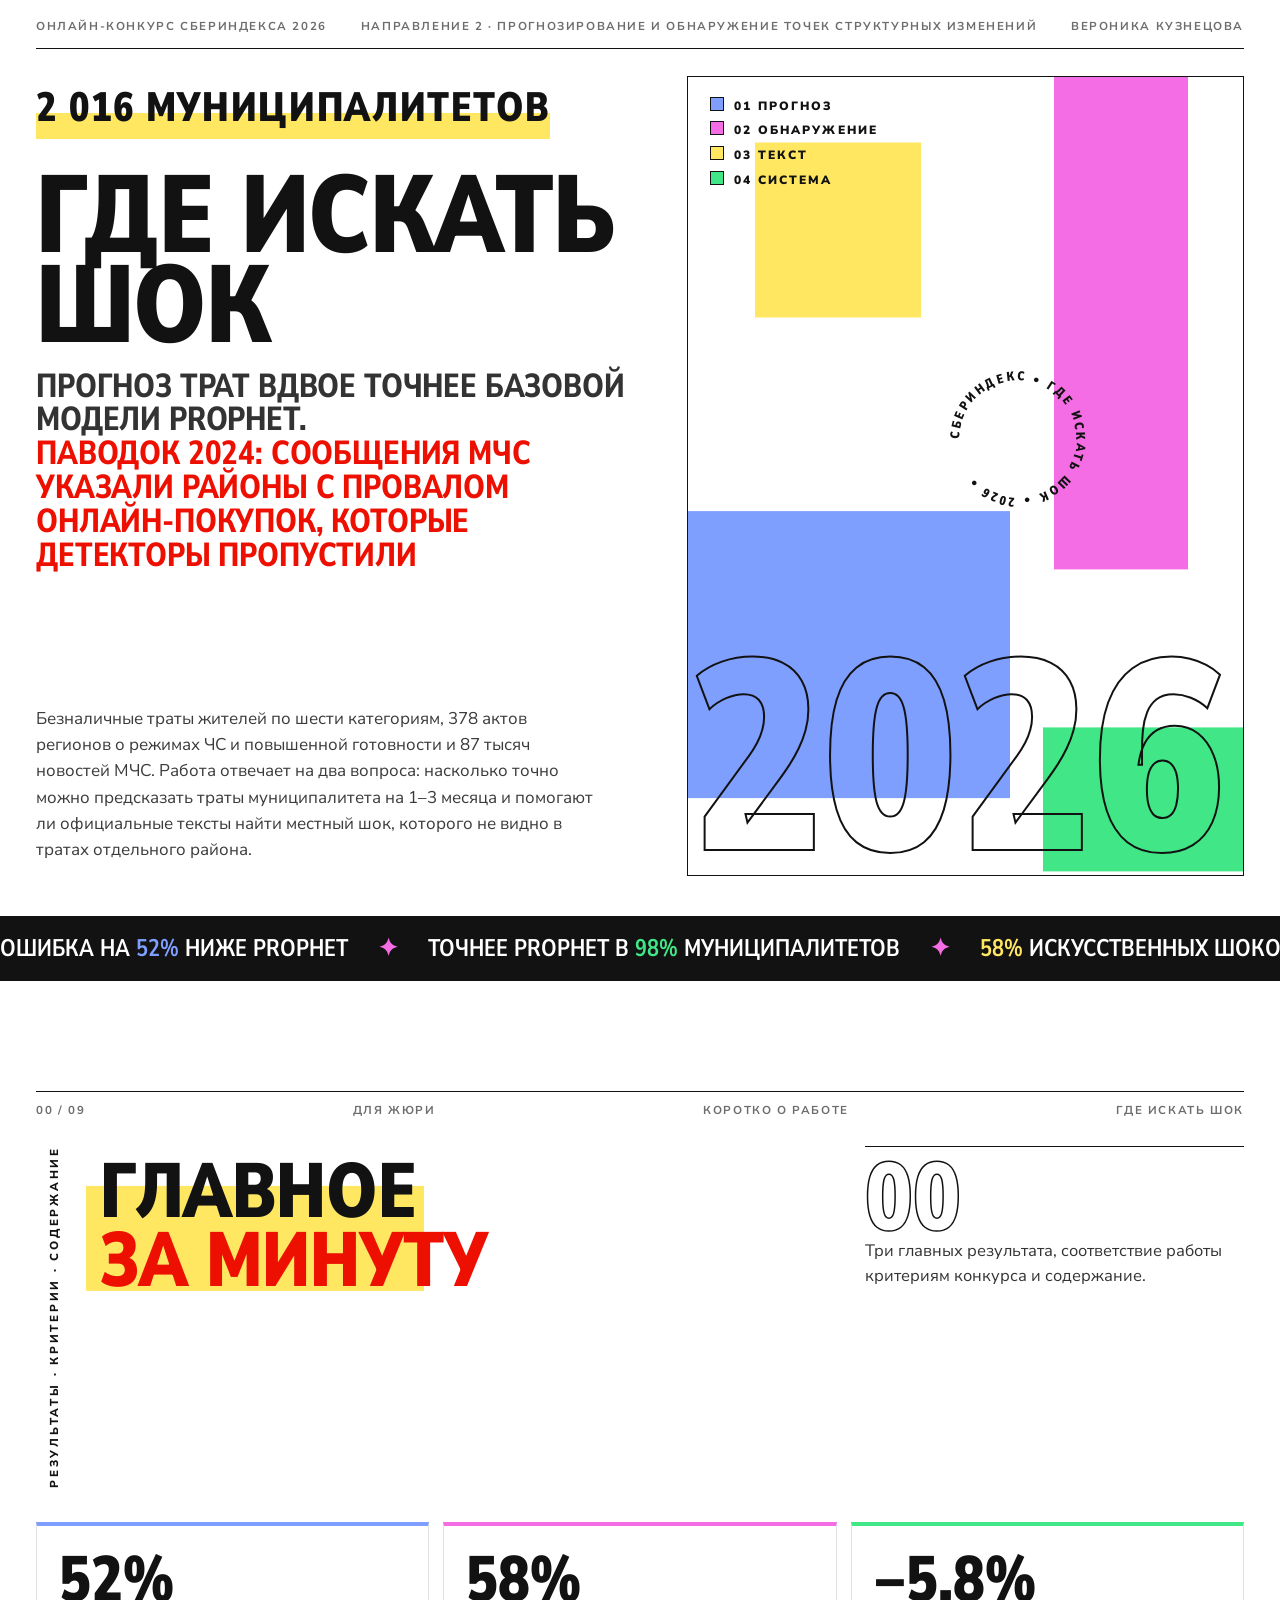
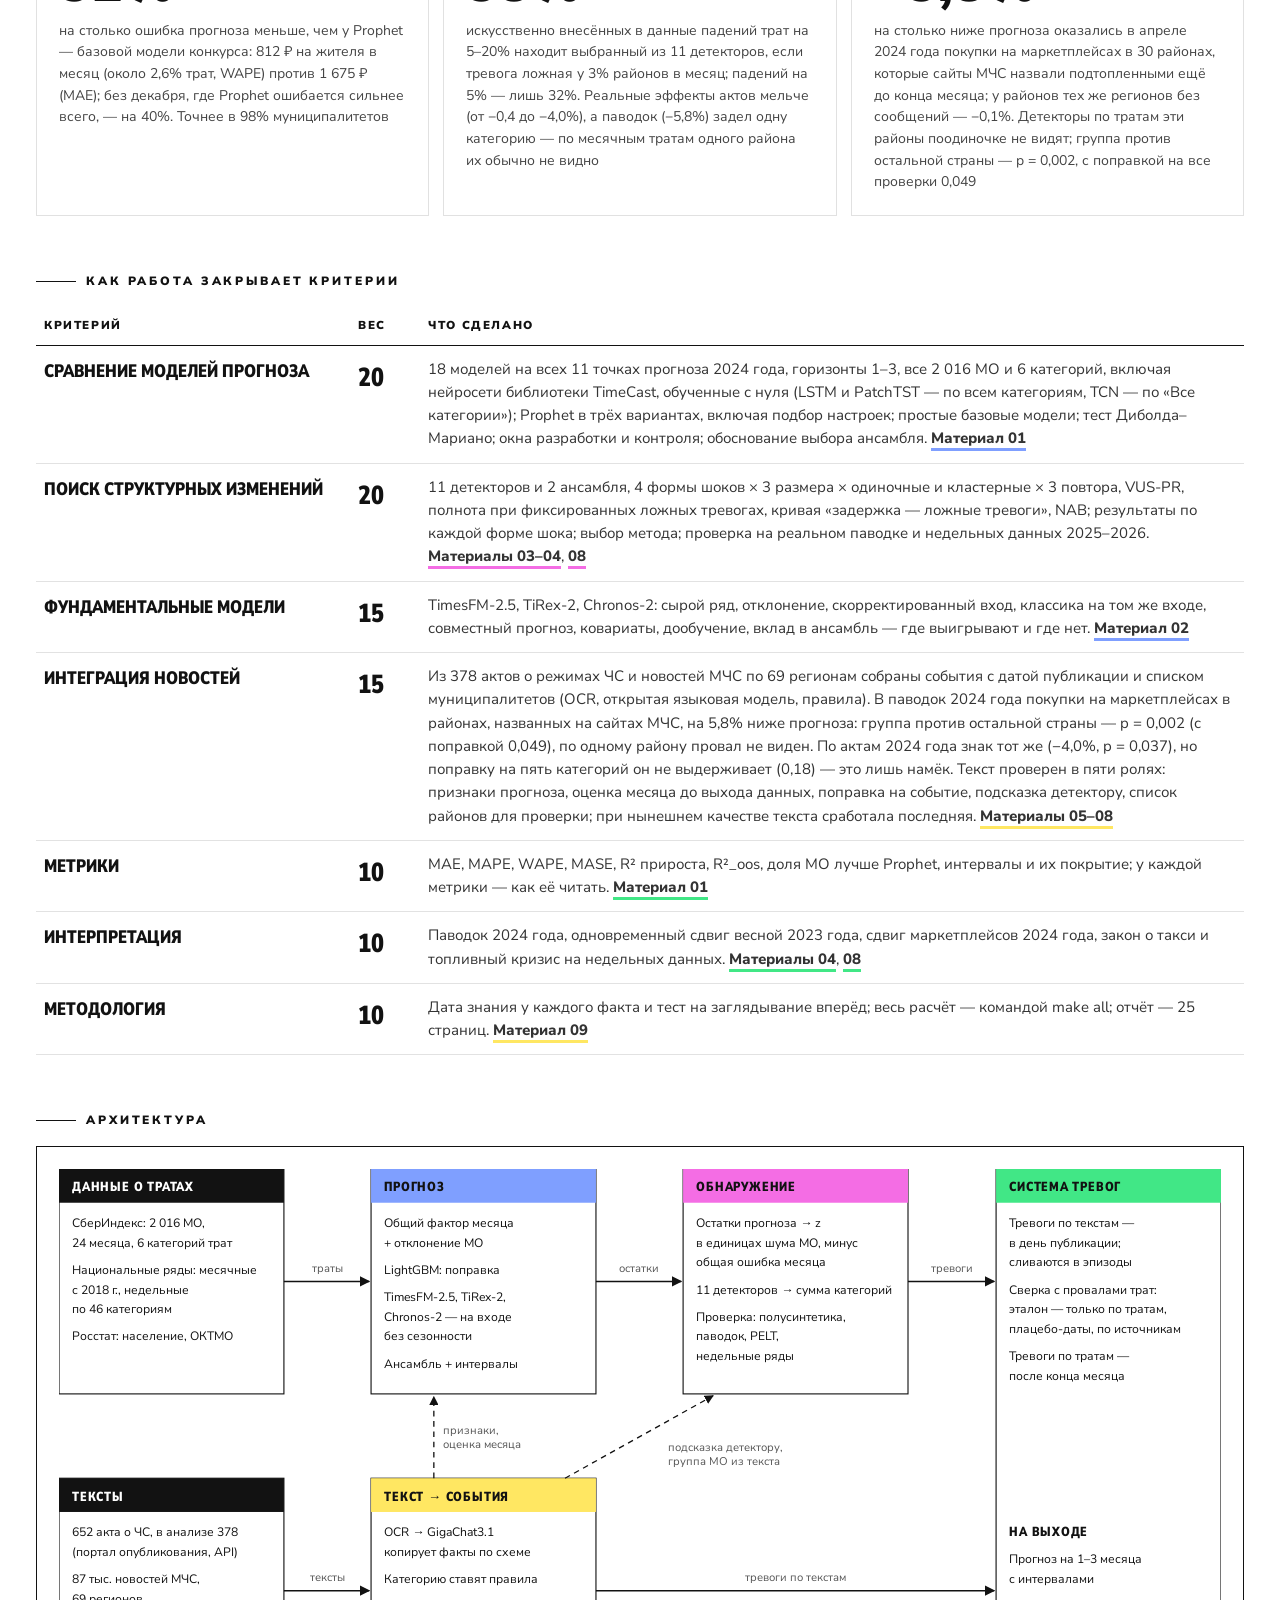
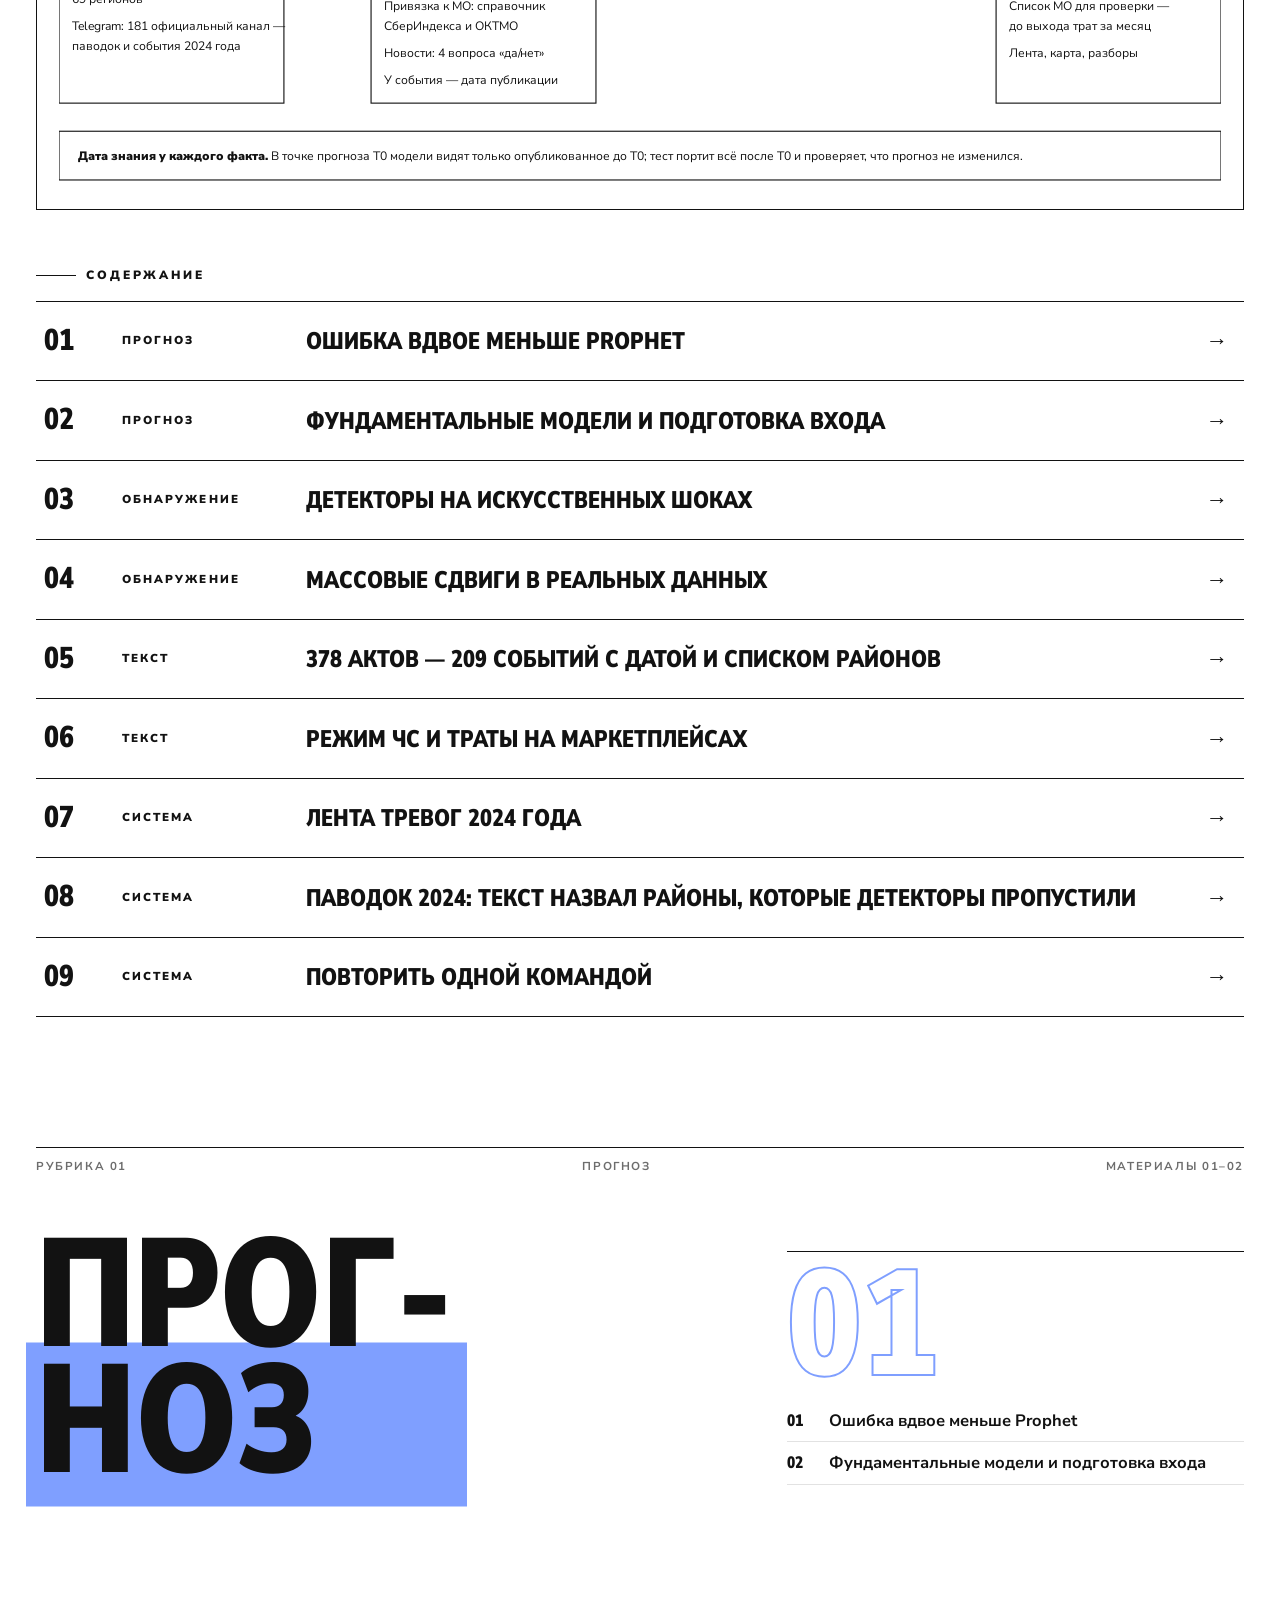
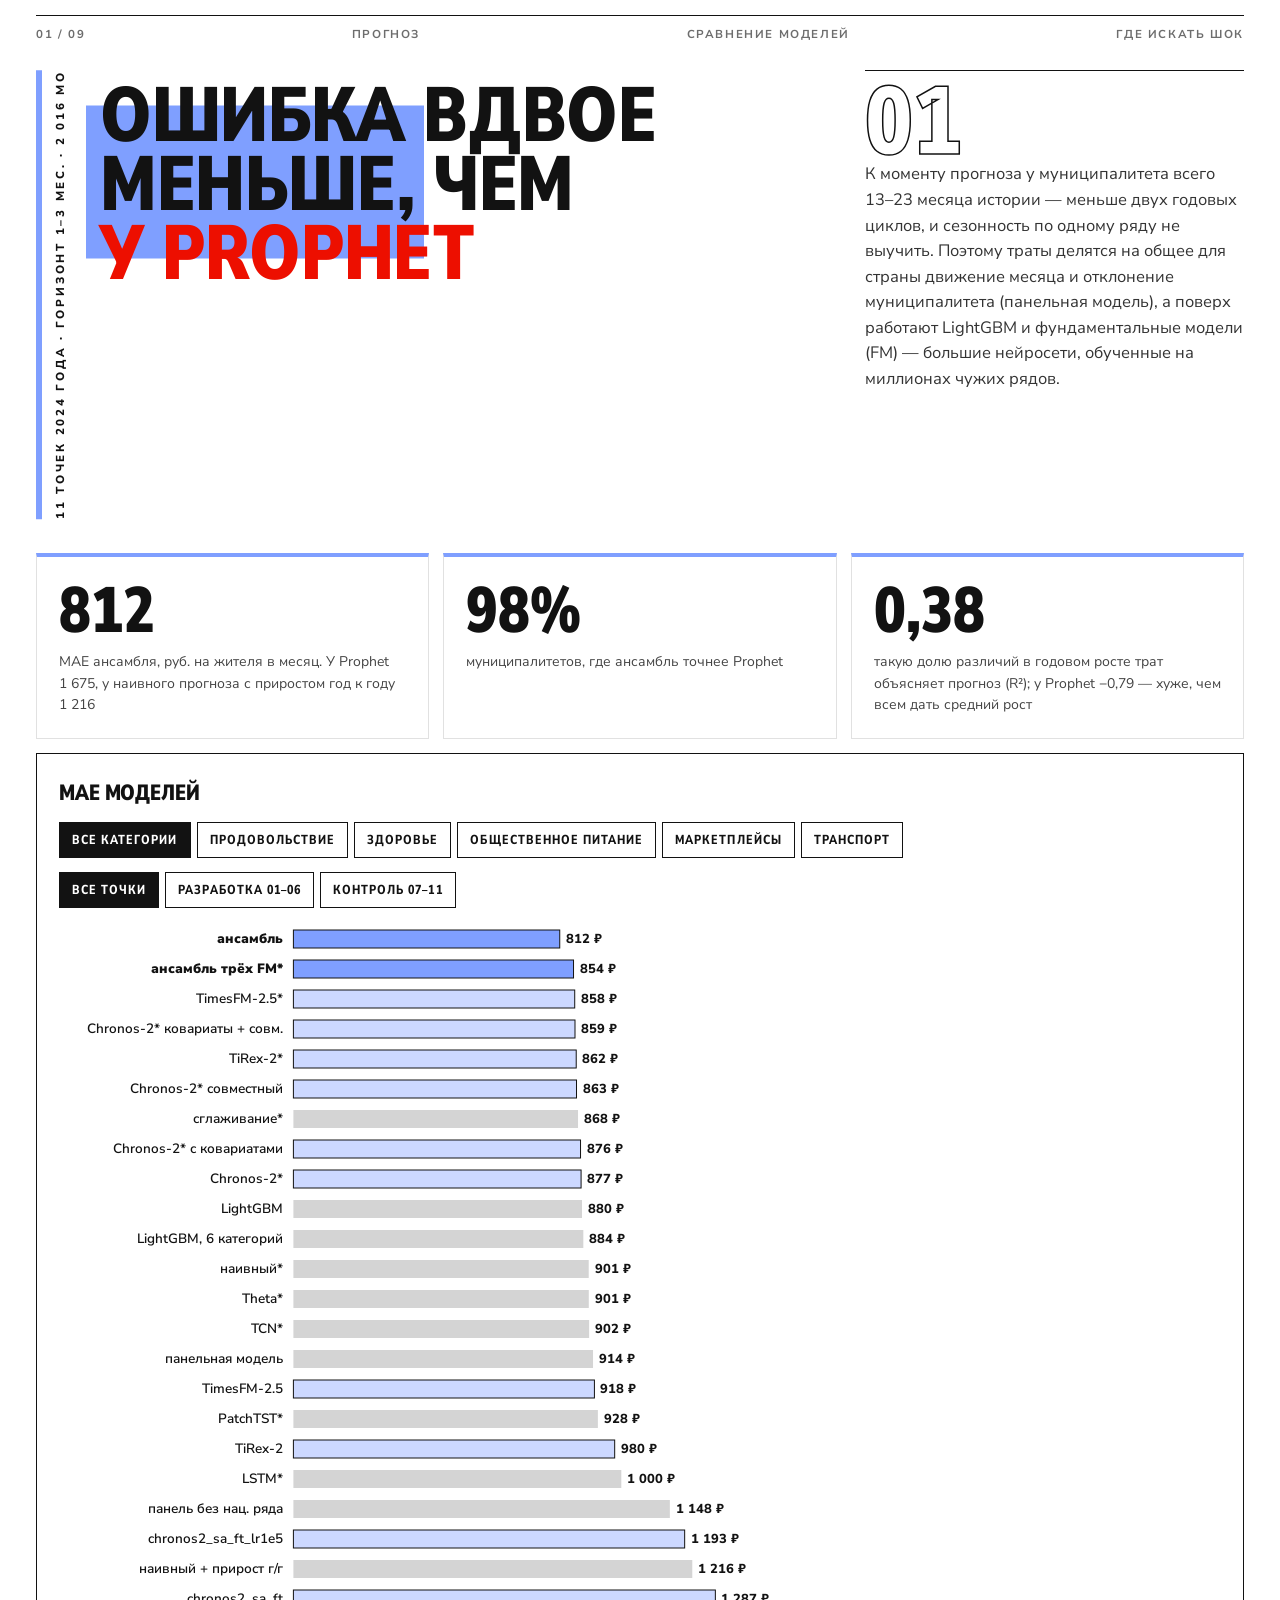
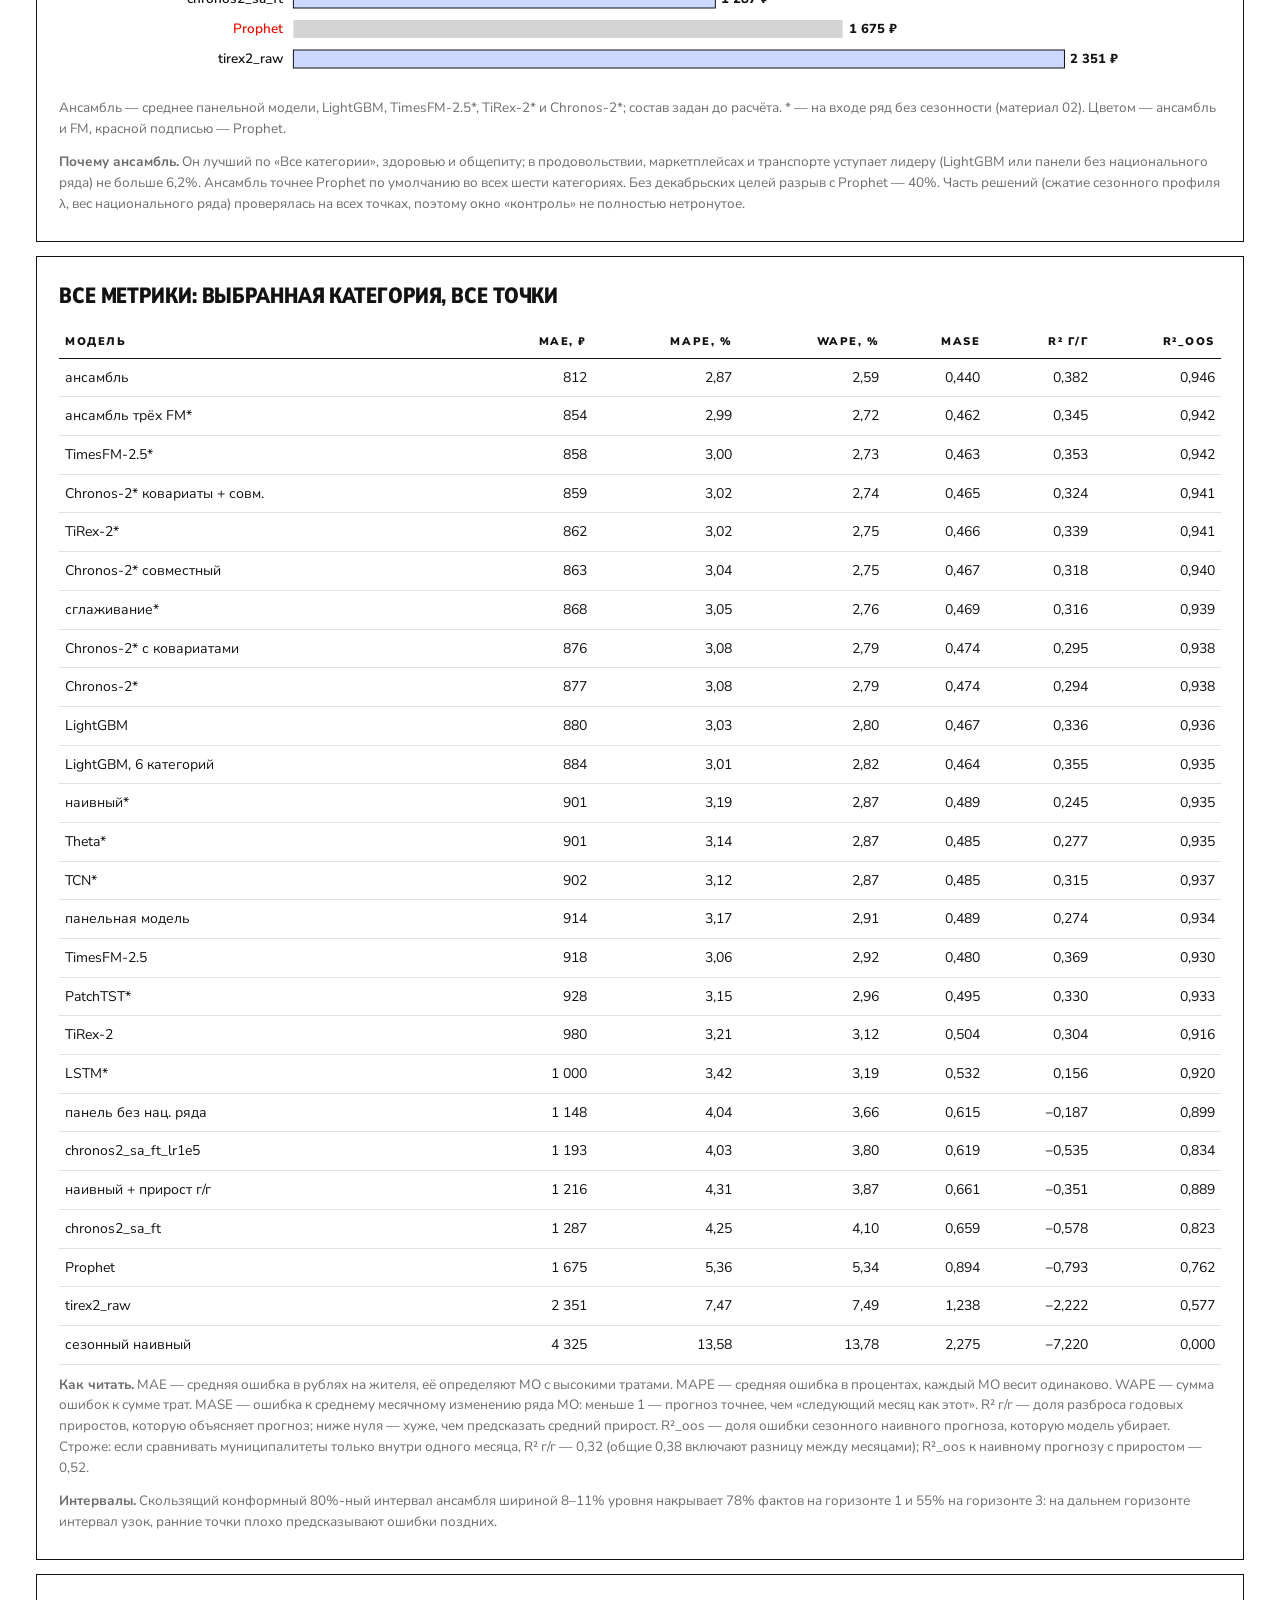
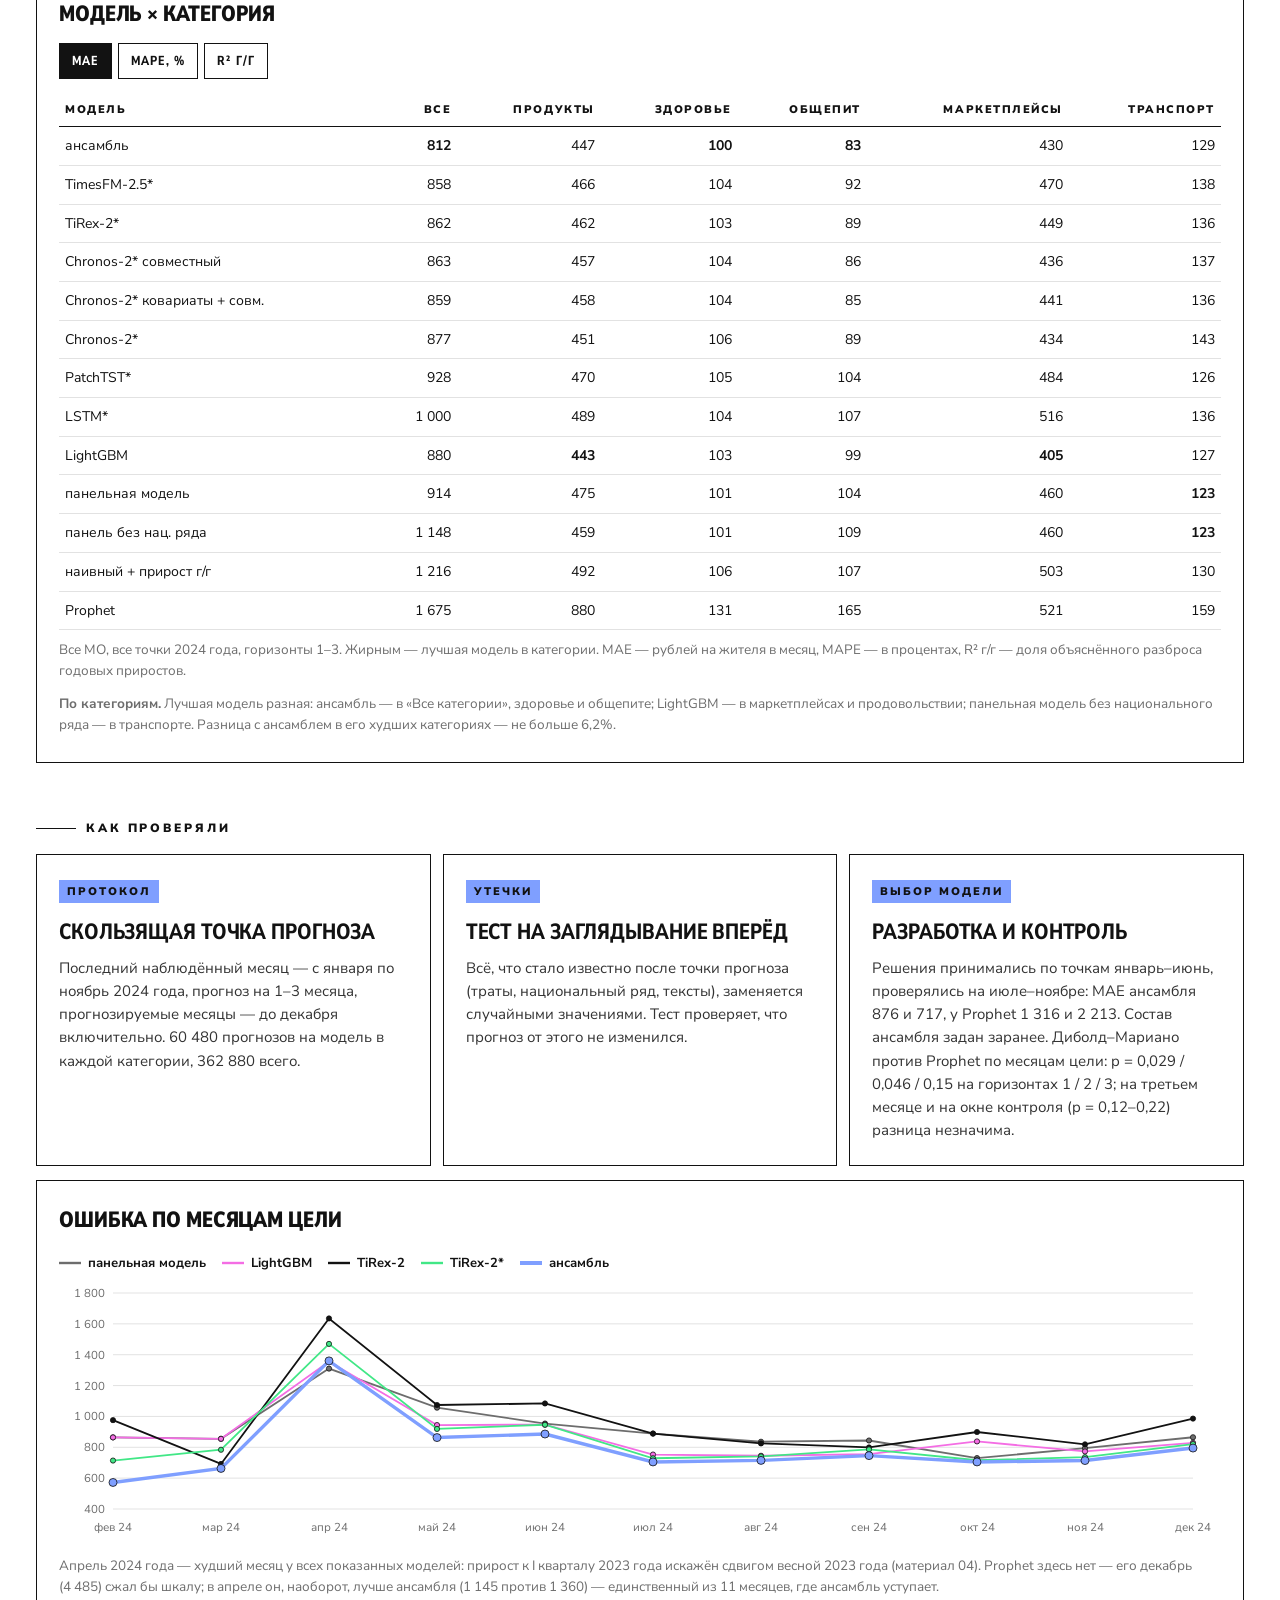
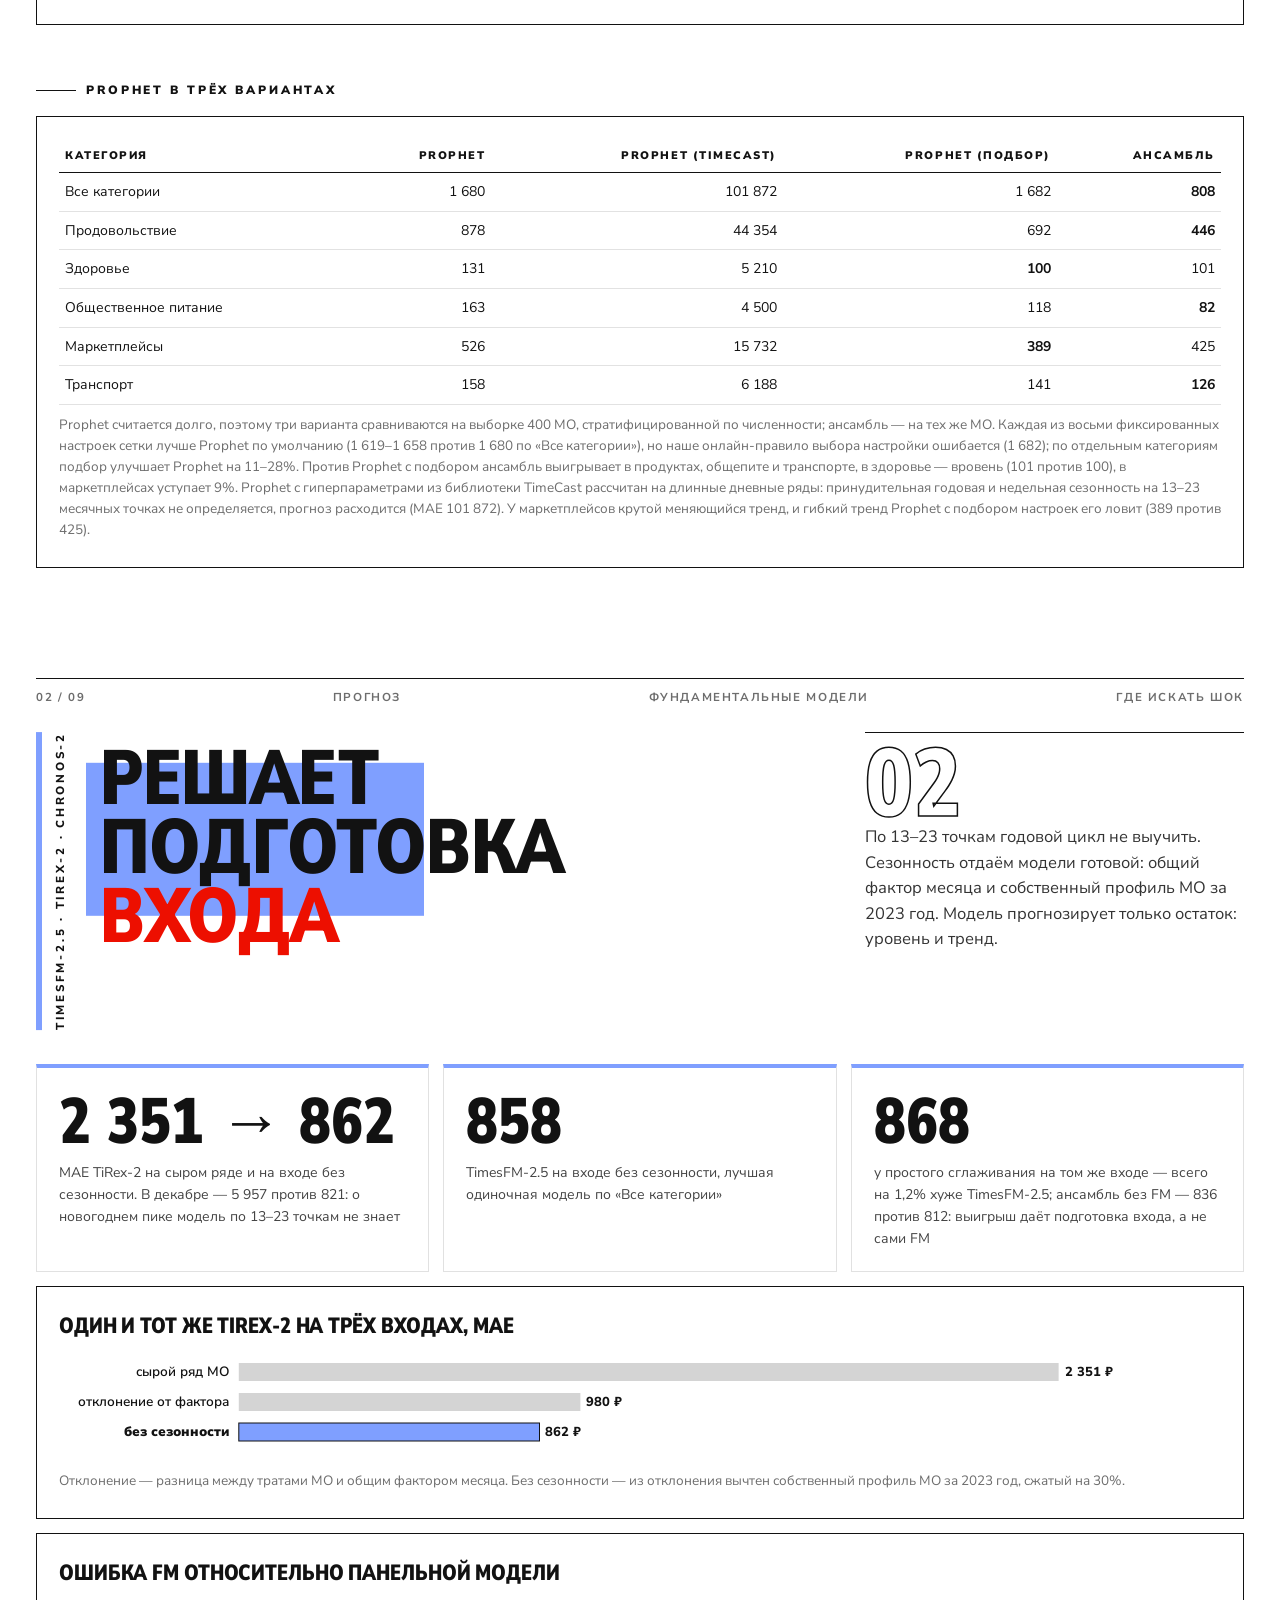
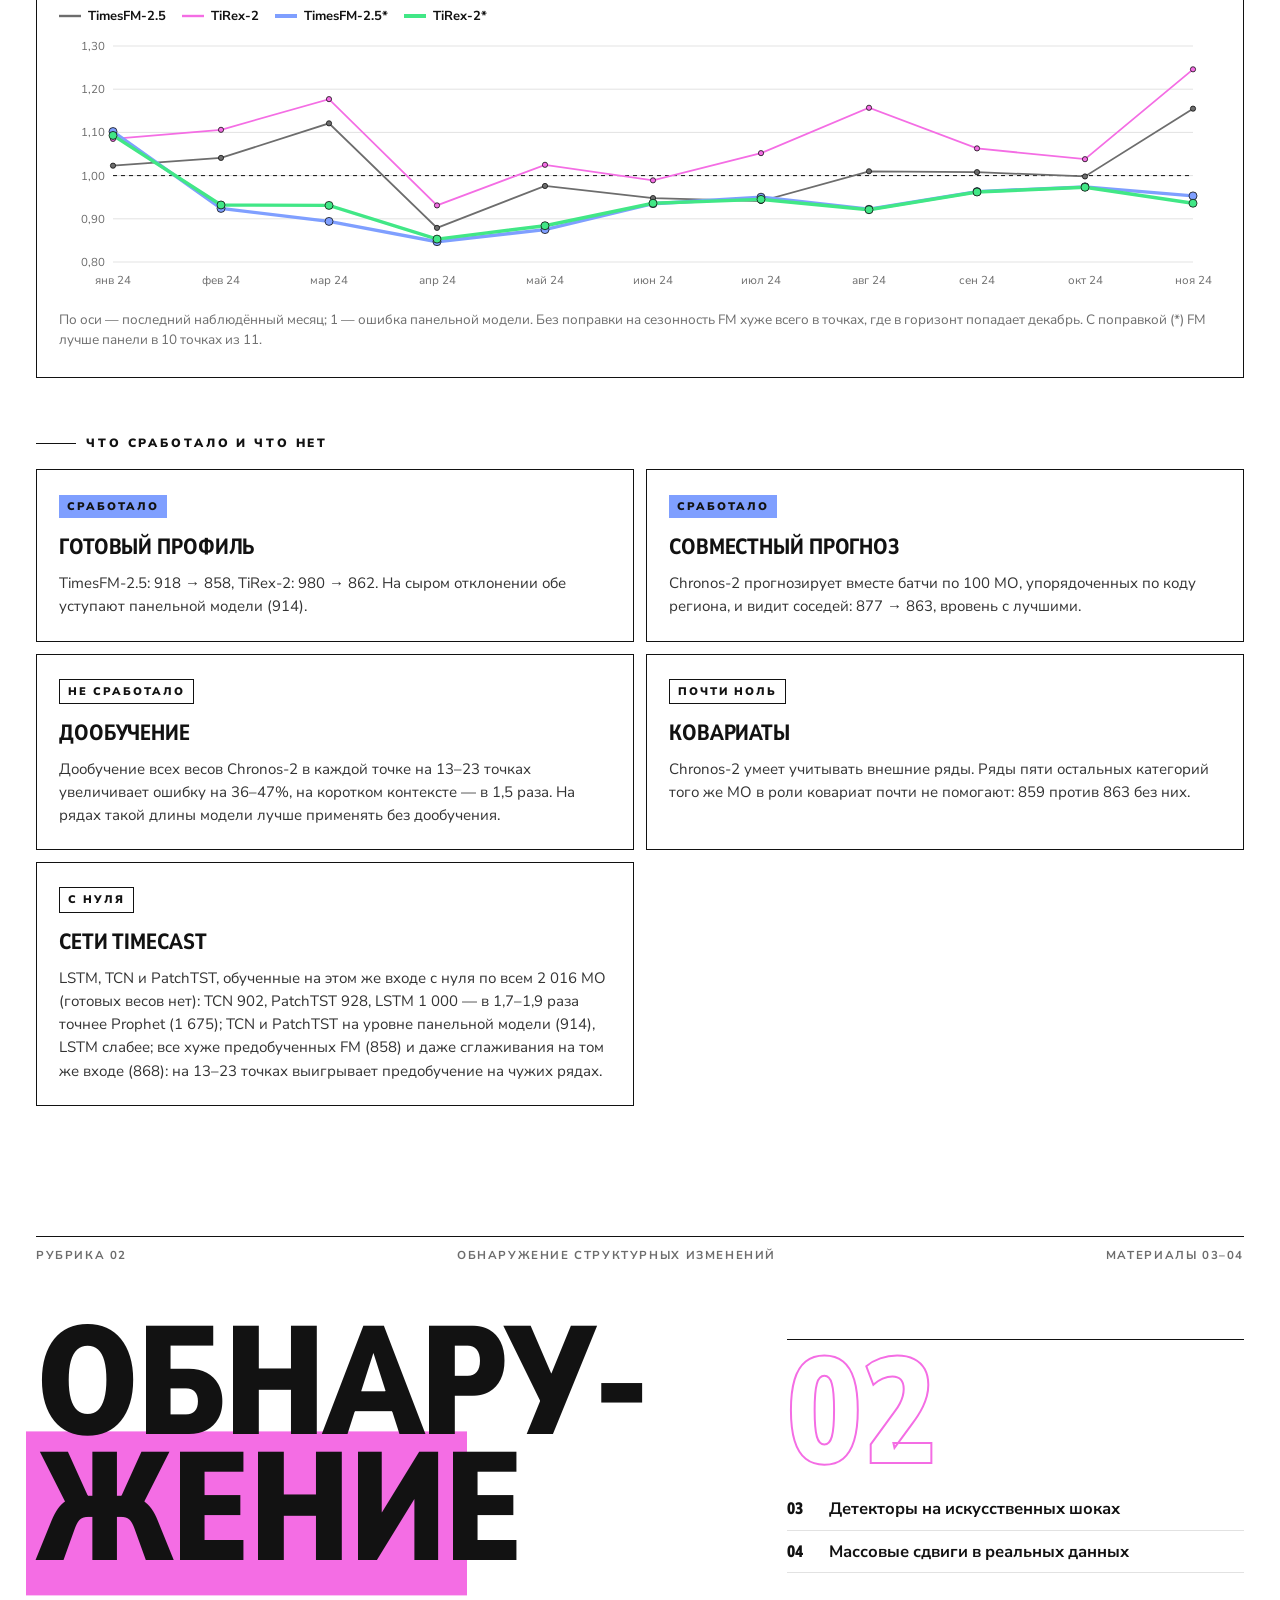
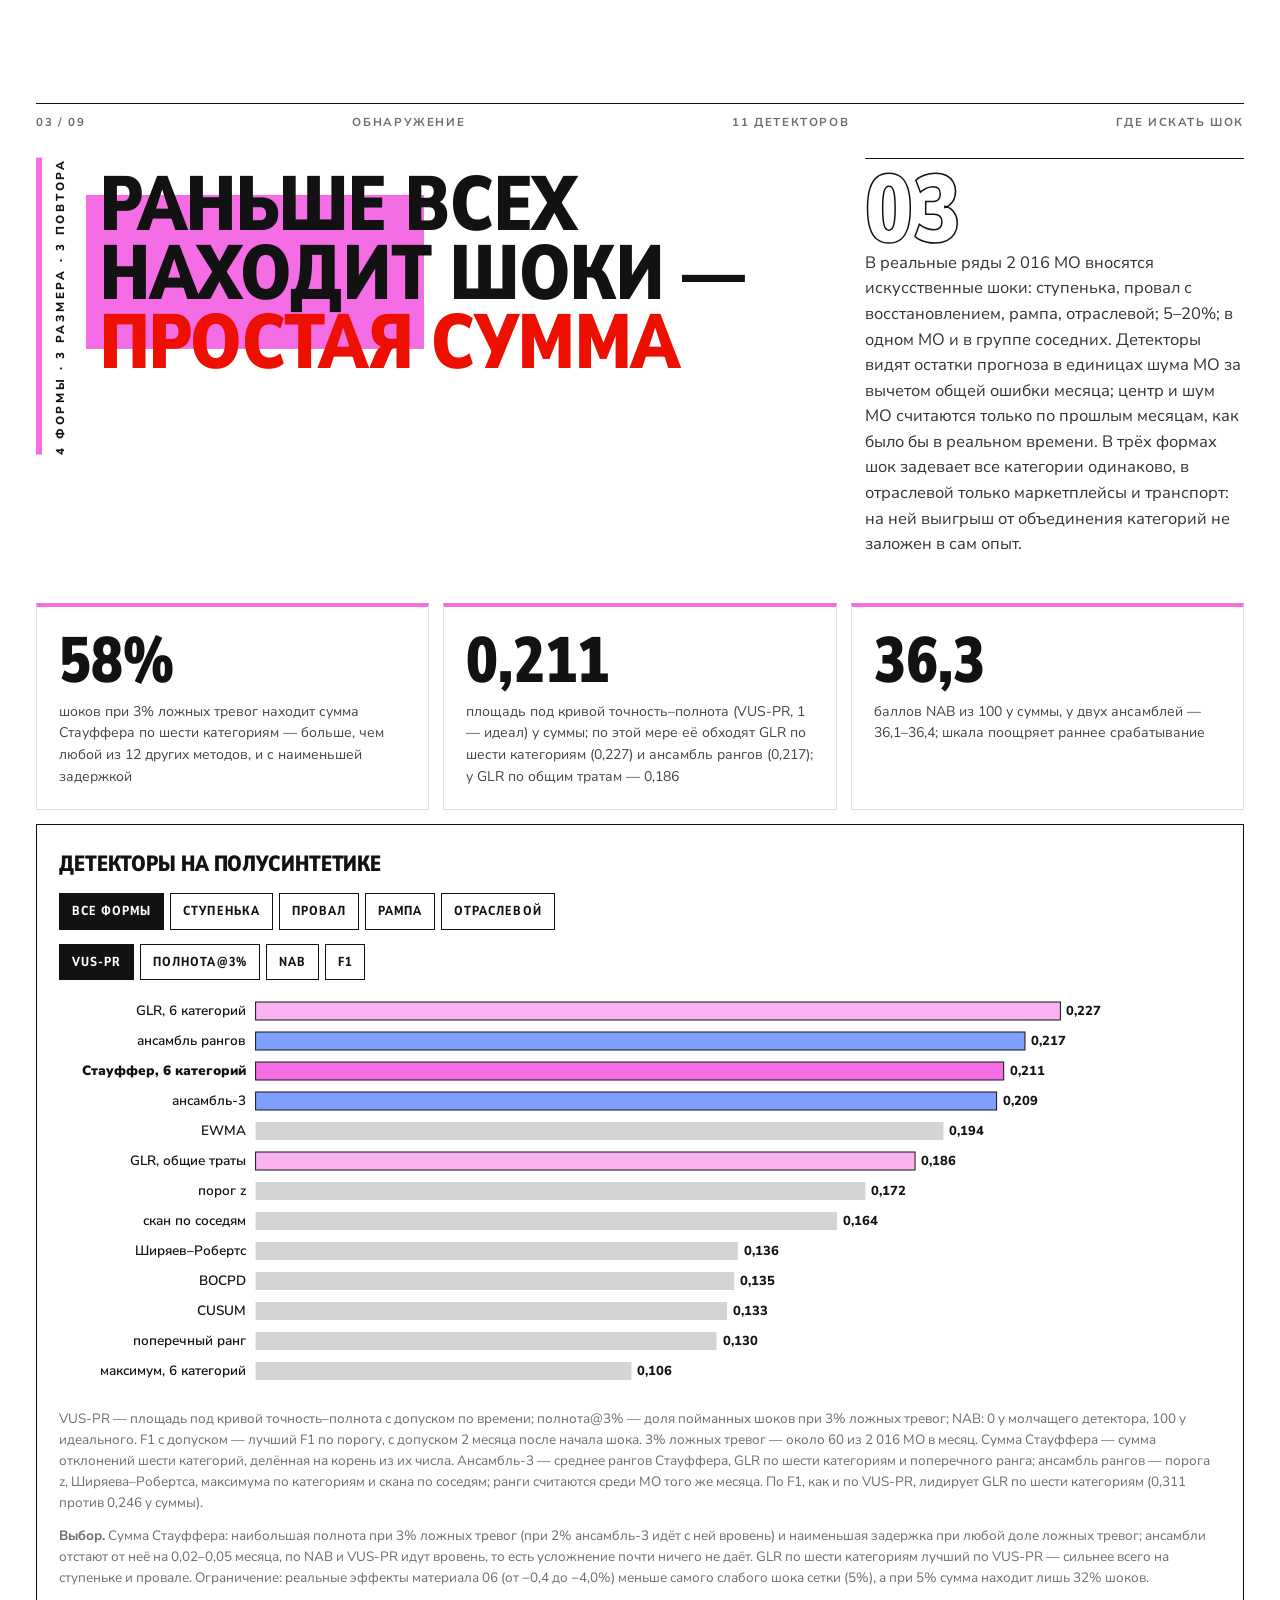
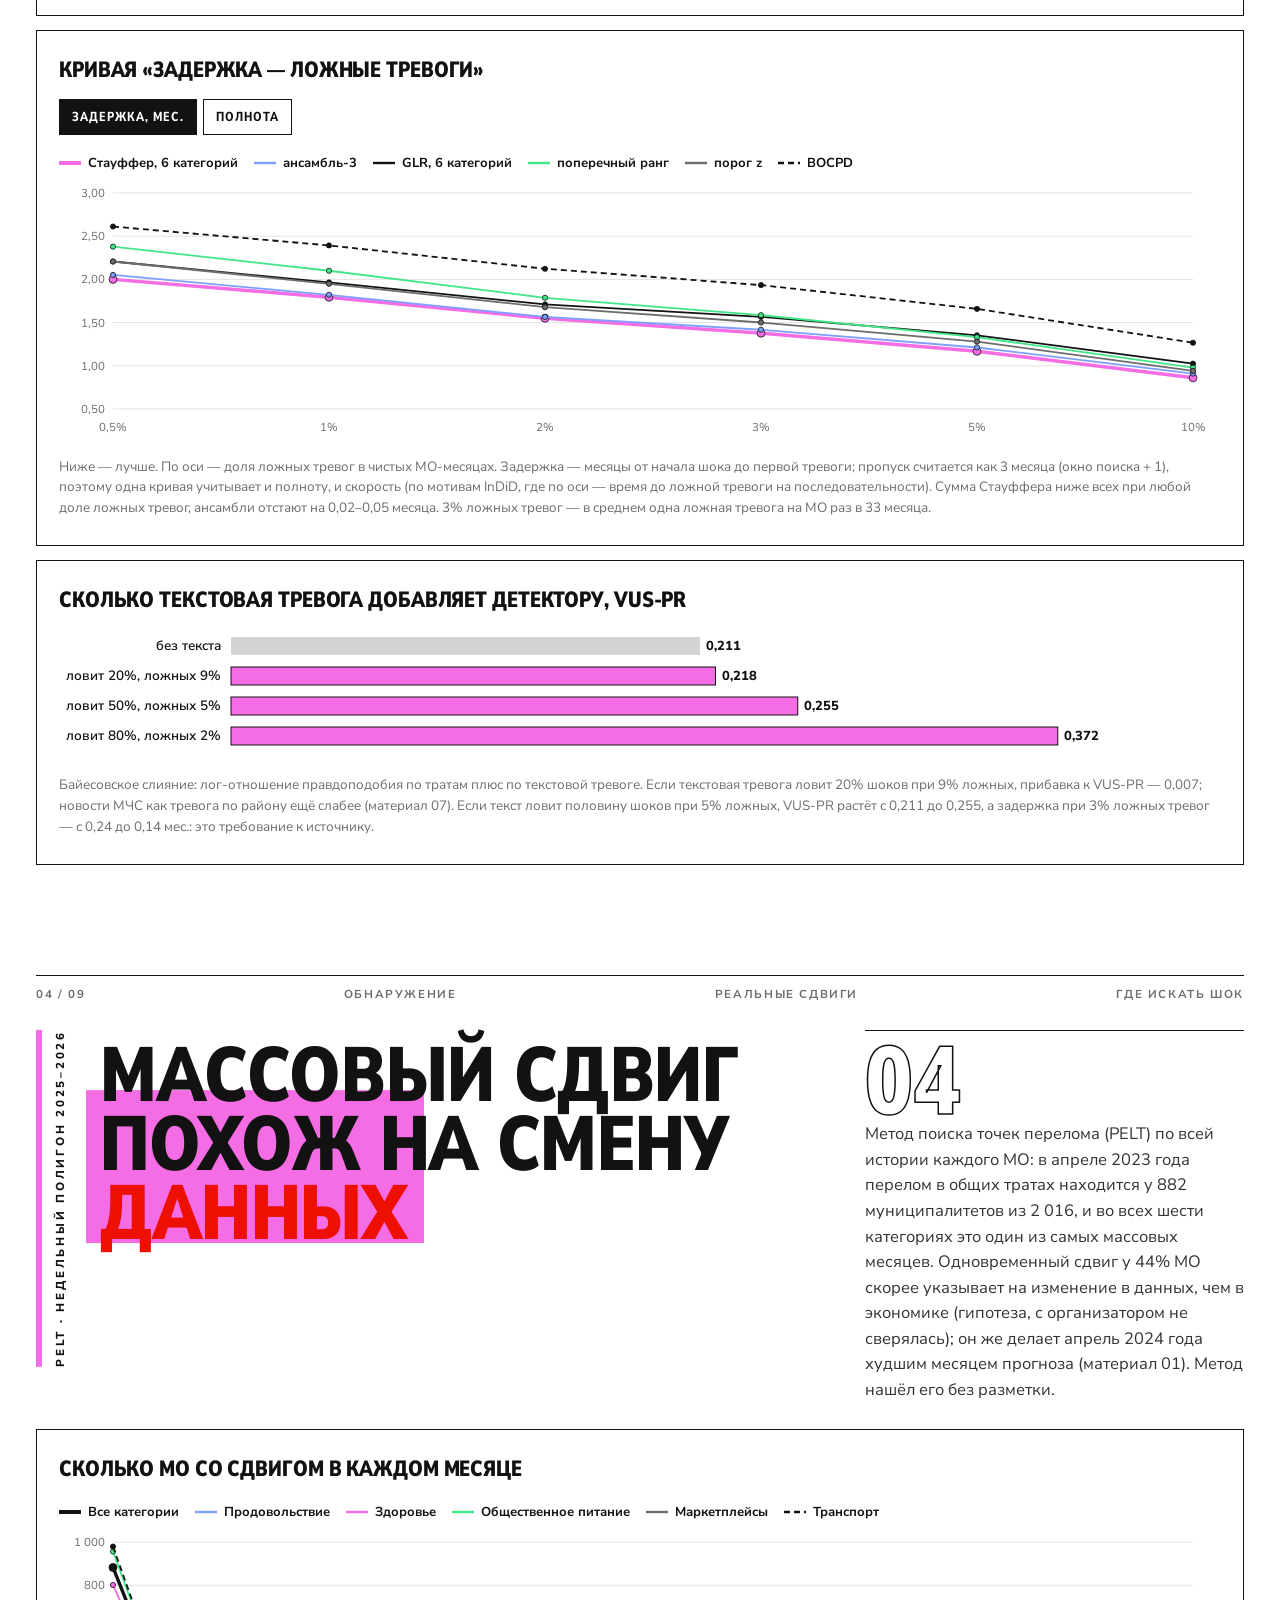
==== index.html @ 12b93052 "Интерактивная страница, отчёт и презентация" ====
<!doctype html>
<html lang="ru">
<head>
<meta charset="utf-8">
<meta name="viewport" content="width=device-width, initial-scale=1">
<title>Где искать шок — прогноз потребления в муниципалитетах и поиск местных шоков по данным СберИндекса и официальным текстам</title>
<meta name="description" content="Прогноз безналичных расходов 2 016 муниципалитетов по данным СберИндекса, сравнение моделей и детекторов структурных изменений, официальные акты о ЧС и новости МЧС как указатель, где искать местный шок. Онлайн-конкурс СберИндекса 2026.">
<script>document.documentElement.classList.add('js')</script>
<style>@font-face{font-family:'Nunito Sans';src:url([data-uri]) format('truetype');font-weight:200 1000;font-stretch:75% 125%;font-display:swap}
:root{--ink:#121212;--red:#ED0F00;--pink:#F46DE4;--yellow:#FFE762;--blue:#7F9FFF;--green:#41E786;--ease:cubic-bezier(.2,.8,.2,1);--spring:cubic-bezier(.34,1.56,.64,1)}
*{box-sizing:border-box}
html,body{max-width:100%;overflow-x:clip}
html{scroll-behavior:smooth}
body{margin:0;background:#fff;color:var(--ink);font-family:'Nunito Sans',Arial,sans-serif;font-size:16.5px;line-height:1.55}
a{color:inherit}
.wrap{width:min(1240px,calc(100% - 72px));margin:0 auto}
.green{--c:var(--green)}.blue{--c:var(--blue)}.pink{--c:var(--pink)}.yellow{--c:var(--yellow)}
h1,h2,h3,h4,.cap{font-stretch:75%;text-transform:uppercase;font-weight:900;letter-spacing:-.005em;margin:0}
p{margin:0 0 12px;color:#333}
.meta-row{display:flex;justify-content:space-between;gap:16px;flex-wrap:wrap;font-size:11.5px;letter-spacing:.14em;text-transform:uppercase;font-weight:700;color:#6d6d6d;border-top:1px solid var(--ink);padding-top:10px}
.blabel{display:flex;align-items:center;gap:10px;font-size:12px;letter-spacing:.24em;text-transform:uppercase;font-weight:900;margin:56px 0 16px}
.blabel:before{content:"";width:40px;height:1px;background:var(--ink)}
.note{font-size:13.5px;color:#6d6d6d;margin-top:10px}
.progress{position:fixed;top:0;left:0;right:0;height:4px;z-index:40}
.progress i{display:block;height:100%;width:0;background:linear-gradient(90deg,var(--green),var(--blue),var(--pink),var(--yellow))}
.js [data-reveal]{opacity:0;transform:translateY(38px);transition:opacity .8s var(--ease),transform .8s var(--ease)}
.js [data-reveal].in{opacity:1;transform:none}
.js [data-reveal="stagger"],.js [data-reveal="spread"]{opacity:1;transform:none}
.js [data-reveal="stagger"]>*>*{opacity:0;transform:translateY(30px) scale(.97);transition:opacity .7s var(--ease),transform .7s var(--ease);transition-delay:calc(var(--d,0)*90ms + 80ms)}
.js [data-reveal="stagger"].in>*>*{opacity:1;transform:none}
.ml{display:block;overflow:visible;clip-path:inset(-0.6em -0.3em -0.06em -0.3em)}
.ml>span{display:block}
.js .ml>span{transform:translateY(105%);transition:transform 1s var(--ease);transition-delay:calc(var(--i,0)*110ms + 100ms)}
.js .in .ml>span,.js .ml>span.go{transform:none}
.ml.acc>span{color:var(--red)}
.pblock{position:absolute;background:var(--c);mix-blend-mode:multiply;transform:translateY(var(--py,0)) scaleX(0);transform-origin:left;transition:transform 1.2s var(--ease) .25s;pointer-events:none}
.in .pblock,.in>.pblock{transform:translateY(var(--py,0)) scaleX(1)}
/* обложка */
.cover-grid{display:grid;grid-template-columns:minmax(0,1.1fr) minmax(0,1fr);gap:3vw;margin-top:3vh;height:calc(100vh - 100px);max-height:980px;min-height:560px}
.cv-left{display:flex;flex-direction:column}
.cv-lead{margin-top:auto;padding-top:2.4vh;max-width:560px;font-size:min(17px,2.1vh);color:#3b3b3b}
.cv-art{position:relative;overflow:hidden;border:1px solid var(--ink)}
.cv-art .pblock{transform:translateY(var(--py,0)) scaleY(0);transform-origin:bottom}
.cv-art.in .pblock{transform:translateY(var(--py,0)) scaleY(1)}
.cv-num{position:absolute;right:18px;bottom:6px;font-stretch:75%;font-weight:900;font-size:min(30vh,300px);line-height:.8;color:transparent;-webkit-text-stroke:2px var(--ink)}
.cv-list{position:absolute;left:22px;top:20px;margin:0;padding:0;list-style:none;font-size:12px;letter-spacing:.18em;text-transform:uppercase;font-weight:900}
.cv-list li{display:flex;gap:10px;margin-bottom:6px}.cv-list b{display:inline-block;width:14px;height:14px;background:var(--c);border:1px solid var(--ink)}
.cv-badge{position:absolute;left:46%;top:36%}
@media(max-width:1000px){.cover-grid{grid-template-columns:1fr;height:auto;min-height:0}.cv-art{min-height:420px}.cv-lead{margin-top:24px}}
/* тикер, бейдж */
.ticker{background:var(--ink);color:#fff;overflow:hidden;margin-top:40px}
.tk-in{display:flex;gap:30px;width:max-content;padding:14px 0;animation:marquee 38s linear infinite;font-stretch:75%;text-transform:uppercase;font-size:24px;font-weight:700;white-space:nowrap}
.tk-in b{color:var(--yellow)}.tk-in em{font-style:normal;color:var(--green)}.tk-in u{text-decoration:none;color:var(--blue)}.tk-in i{font-style:normal;color:var(--pink)}
@keyframes marquee{to{transform:translateX(-33.333%)}}
.badge{width:150px;height:150px;animation:spin 18s linear infinite}
.badge text{font-size:17px;font-weight:900;letter-spacing:.2em;font-stretch:75%}
@keyframes spin{to{transform:rotate(360deg)}}
/* содержание и карта критериев */
.toc{list-style:none;margin:0;padding:0;border-top:1px solid var(--ink)}
.toc a{position:relative;display:grid;grid-template-columns:64px 170px 1fr 30px;gap:14px;align-items:center;padding:16px 8px;border-bottom:1px solid var(--ink);text-decoration:none;overflow:hidden}
.toc a:before{content:"";position:absolute;inset:0;background:var(--c);transform:scaleX(0);transform-origin:left;transition:transform .5s var(--ease);z-index:-1;mix-blend-mode:multiply}
.toc a:hover:before{transform:scaleX(1)}
.toc li{transition-delay:0s!important}
.toc .n{font-stretch:75%;font-weight:900;font-size:30px}
.toc .r{font-size:11.5px;letter-spacing:.18em;text-transform:uppercase;font-weight:900}
.toc .t{font-stretch:75%;text-transform:uppercase;font-weight:900;font-size:24px;line-height:1}
.toc .ar{transition:transform .4s var(--ease);font-size:22px}.toc a:hover .ar{transform:rotate(-45deg)}
.crit{width:100%;border-collapse:collapse;font-size:15px}
.crit th{text-align:left;font-size:11.5px;letter-spacing:.14em;text-transform:uppercase;font-weight:900;border-bottom:1px solid var(--ink);padding:10px 8px}
.crit td{border-bottom:1px solid #1212121f;padding:12px 8px;vertical-align:top;color:#333}
.crit td:first-child{font-stretch:75%;text-transform:uppercase;font-weight:900;color:var(--ink);font-size:18px;width:26%}
.crit td.w{font-stretch:75%;font-weight:900;font-size:26px;color:var(--ink);width:70px}
.crit a{font-weight:800;text-decoration:none;border-bottom:3px solid var(--c)}
/* открытие рубрики */
.rubric{position:relative;padding:130px 0 20px}
.rb-grid{display:grid;grid-template-columns:1.4fr .9fr;gap:40px;align-items:end;margin-top:26px}
.rb-word{position:relative}
.rb-word h2{position:relative;z-index:1;font-size:clamp(70px,12vw,190px);line-height:.82;padding-top:.2em}
.rb-word .pblock{left:-10px;bottom:4%;width:62%;height:58%;transform-origin:bottom;transform:translateY(var(--py,0)) scaleY(0)}
.rb-word.in .pblock,.in .rb-word .pblock{transform:translateY(var(--py,0)) scaleY(1)}
.rb-side{border-top:1px solid var(--ink);padding-top:14px}
.rb-num{display:block;font-stretch:75%;font-size:150px;line-height:.8;font-weight:900;color:transparent;-webkit-text-stroke:2px var(--c)}
.rb-side ol{margin:14px 0 0;padding-left:0;list-style:none}
.rb-side li{display:flex;gap:12px;padding:8px 0;border-bottom:1px solid #1212121f;font-weight:700}
.rb-side li b{font-stretch:75%;font-weight:900;min-width:30px}
/* разворот материала */
.spread{padding-top:110px}
.sh-grid{display:grid;grid-template-columns:34px 1.55fr .8fr;gap:30px;margin-top:26px;align-items:start}
.sh-vert{writing-mode:vertical-rl;transform:rotate(180deg);font-size:11.5px;letter-spacing:.24em;text-transform:uppercase;font-weight:800;border-right:6px solid var(--c);padding-right:10px;min-height:220px}
.sh-title{position:relative}
.sh-title h3{position:relative;z-index:1;font-size:clamp(44px,6vw,92px);line-height:.9;padding-top:.15em}
.sh-title .pblock{left:-14px;top:18%;width:46%;height:70%}
.sh-side{border-top:1px solid var(--ink);padding-top:14px}
.sh-num{display:block;font-stretch:75%;font-size:96px;line-height:.8;font-weight:900;color:transparent;-webkit-text-stroke:1.5px var(--ink)}
.js .spread .sh-side{opacity:0;transform:translateY(30px);transition:all .9s var(--ease) .5s}
.js .spread.in .sh-side{opacity:1;transform:none}
/* KPI */
.kpis{display:grid;grid-template-columns:repeat(auto-fit,minmax(220px,1fr));gap:14px;margin-top:34px}
.kpi{background:#fff;border:1px solid #1212121f;border-top:4px solid var(--c,var(--ink));padding:22px}
.kpi b{display:block;font-stretch:75%;font-size:64px;line-height:1;font-weight:900;white-space:nowrap}
.kpi>span{display:block;font-size:14px;color:#444;margin-top:8px}
.kpi b span{display:inline;font-size:inherit;color:inherit;margin:0}
/* карточки */
.cards{display:grid;grid-template-columns:repeat(3,minmax(0,1fr));gap:12px}
.card{background:#fff;border:1px solid var(--ink);padding:22px;transition:transform .35s var(--ease),box-shadow .35s var(--ease)}
.card:hover{transform:translate(-4px,-4px);box-shadow:8px 8px 0 var(--ink)}
.card h4{font-size:22px;font-weight:800;margin-bottom:8px}
.card p{margin:0;font-size:15px;color:#333}
.card .tag{display:inline-block;font-size:11px;letter-spacing:.18em;text-transform:uppercase;font-weight:900;padding:3px 8px;margin-bottom:12px;background:var(--c);mix-blend-mode:multiply}
.card.bad .tag{background:none;border:1px solid var(--ink)}
/* мини-сцены */
.sks{display:grid;grid-template-columns:repeat(3,minmax(0,1fr));gap:10px;margin-top:34px}
.sk{display:grid;grid-template-columns:150px minmax(0,1fr);background:#fff;border:1px solid var(--ink);transition:transform .35s var(--ease),box-shadow .35s var(--ease)}
.sk:hover{transform:translate(-4px,-4px);box-shadow:8px 8px 0 var(--ink)}
.sk-vis{position:relative;background:var(--c);border-right:1px solid var(--ink);padding:26px 12px 10px;display:flex;align-items:center}
.sk-n{position:absolute;left:10px;top:5px;font-stretch:75%;font-weight:900;font-size:16px}
.sk-vis svg{width:100%;height:auto;overflow:visible}
.sk-body{padding:14px 16px 16px}.sk-body h4{font-size:19px;margin-bottom:6px}.sk-body p{margin:0;font-size:13.5px;line-height:1.42}
.sk .ln{fill:none;stroke:var(--ink);stroke-width:3.2;stroke-linejoin:round;stroke-linecap:round;stroke-dasharray:1;stroke-dashoffset:1;transition:stroke-dashoffset 1.6s var(--ease) .3s}
.sk .ln.w{stroke:#fff}
.sk .bar{fill:var(--ink);transform-box:fill-box;transform-origin:bottom;transform:scaleY(0);transition:transform .9s var(--spring) calc(var(--b,0)*120ms + .3s)}
.sk .pt{fill:var(--ink);transform-box:fill-box;transform-origin:center;transform:scale(0);transition:transform .5s var(--spring) .9s}
.in .sk .ln{stroke-dashoffset:0}.in .sk .bar{transform:none}.in .sk .pt{transform:none;animation:skpulse 2s ease-in-out infinite 2.4s}
@keyframes skpulse{50%{transform:scale(1.35)}}
/* графики */
.chart{background:#fff;border:1px solid var(--ink);padding:22px 22px 14px;margin-top:14px}
.chart h4{font-size:22px;margin-bottom:12px}
.chart svg text{font-family:'Nunito Sans',Arial,sans-serif;fill:var(--ink)}
.chart svg .mu{fill:#6d6d6d}
.chart svg .bw{transform-box:fill-box;transform-origin:left;transform:scaleX(0);transition:transform 1s var(--ease) calc(var(--b,0)*45ms)}
.in .chart svg .bw,.chart.in svg .bw{transform:none}
.controls{display:flex;flex-wrap:wrap;gap:6px;margin:4px 0 14px}
.controls button,.controls select{font:inherit;font-size:13px;font-weight:800;letter-spacing:.08em;text-transform:uppercase;font-stretch:75%;padding:7px 12px;border:1px solid var(--ink);background:#fff;color:var(--ink);cursor:pointer;border-radius:0}
.controls button.on{background:var(--ink);color:#fff}
.controls button:hover{box-shadow:4px 4px 0 var(--c,var(--ink));transform:translate(-2px,-2px)}
.tip{position:fixed;pointer-events:none;background:var(--ink);color:#fff;padding:8px 10px;font-size:13px;max-width:320px;opacity:0;transition:opacity .08s;z-index:60}
table.t{width:100%;border-collapse:collapse;font-size:14px}
table.t th{text-align:left;font-size:11px;letter-spacing:.14em;text-transform:uppercase;font-weight:900;border-bottom:1px solid var(--ink);padding:8px 6px}
table.t td{border-bottom:1px solid #1212121f;padding:8px 6px;vertical-align:top}
table.t td.n,table.t th.n{text-align:right;font-variant-numeric:tabular-nums;white-space:nowrap}
.scroll-x{overflow-x:auto}
/* плашка и кнопки */
.plate{background:var(--ink);color:#fff;padding:36px 44px;margin-top:40px;position:relative}
.plate p{margin:0;font-stretch:75%;text-transform:uppercase;font-size:30px;line-height:1.12;font-weight:800;color:#fff}
.plate ul{margin:18px 0 0;padding:0;list-style:none;columns:2;column-gap:40px}
.plate li{break-inside:avoid;padding:10px 0;border-top:1px solid #ffffff33;color:#ddd;font-size:15px}
.plate li b{display:block;color:#fff;font-stretch:75%;text-transform:uppercase;font-size:19px}
.plate .star{position:absolute;right:26px;top:-26px;width:52px;height:52px;background:var(--c);clip-path:polygon(50% 0,61% 35%,98% 35%,68% 57%,79% 91%,50% 70%,21% 91%,32% 57%,2% 35%,39% 35%)}
.cta{display:inline-flex;gap:14px;margin:36px 12px 0 0;background:var(--ink);color:#fff;text-decoration:none;padding:18px 26px;font-stretch:75%;text-transform:uppercase;letter-spacing:.08em;font-size:18px;font-weight:900;transition:background .3s}
.cta:hover{background:var(--red)}
.cta.ghost{background:#fff;color:var(--ink);border:1px solid var(--ink)}.cta.ghost:hover{background:var(--c,var(--yellow))}
pre.cmd{font-family:Menlo,'SF Mono',Consolas,'Liberation Mono','DejaVu Sans Mono',monospace;background:#fff;border:1px solid var(--ink);border-left:6px solid var(--c);padding:18px 20px;font-size:14px;line-height:1.6;overflow-x:auto;white-space:pre}
/* лента тревог */
.feed{display:grid;gap:10px;margin-top:10px}
.ep{background:#fff;border:1px solid #1212121f;border-left:6px solid #1212121f;padding:12px 16px;display:grid;grid-template-columns:1fr 150px;gap:6px 16px}
.ep.hit{border-left-color:var(--red)}.ep.act{border-left-color:var(--c)}
.ep .t{font-weight:800}.ep .s{color:#6d6d6d;font-size:13.5px}
.ep .p{font-stretch:75%;font-weight:900;font-size:30px;line-height:1;text-align:right}
.ep .lb{font-size:11px;letter-spacing:.14em;text-transform:uppercase;font-weight:800;color:#6d6d6d;text-align:right}
.ep .hitlab{color:var(--red);font-weight:800;font-size:13px;text-align:right}
/* пошаговый разбор при прокрутке */
.scrolly{display:grid;grid-template-columns:.8fr 1.2fr;gap:50px;margin-top:40px}
.step{min-height:62vh;display:flex;align-items:center}
.step-in{background:#fff;border:1px solid #1212121f;border-left:6px solid var(--c);padding:28px;transition:opacity .5s,transform .5s var(--ease)}
.step-in .d{font-stretch:75%;font-weight:900;font-size:40px;line-height:1;text-transform:uppercase}
.js .step:not(.on) .step-in{opacity:.35;transform:scale(.96)}
.sc-sticky{position:sticky;top:4vh;max-height:92vh;display:flex;align-items:center}
.sc-sticky .chart{width:100%}
/* финал */
.final{position:relative;padding:150px 0 60px}
.final h2{position:relative;z-index:1;font-size:clamp(70px,13vw,210px);line-height:.82;padding-top:.2em}
.final .pblock{left:-10px;bottom:12%;width:55%;height:38%}
footer{border-top:1px solid var(--ink);padding:18px 0 60px;font-size:13px;color:#6d6d6d}
footer .wrap{display:flex;justify-content:space-between;gap:20px;flex-wrap:wrap}
footer a{font-weight:800;color:var(--ink);text-decoration:none}
@media(max-width:1000px){.sh-grid{grid-template-columns:24px 1fr}.sh-side{grid-column:2}.cards,.sks{grid-template-columns:1fr 1fr}.scrolly{display:flex;flex-direction:column}.sc-sticky{position:relative}.rb-grid{grid-template-columns:1fr}.plate ul{columns:1}.toc a{grid-template-columns:50px 1fr 24px}.toc .r{display:none}}
@media(max-width:760px){.wrap{width:calc(100% - 32px)}.cards,.sks{grid-template-columns:1fr}.sk{grid-template-columns:118px 1fr}.kpi b{font-size:48px}.meta-row{font-size:10px}.ep{grid-template-columns:1fr}.ep .p,.ep .lb,.ep .hitlab{text-align:left}.plate{padding:28px 22px}.plate p{font-size:24px}.crit td:first-child{width:auto}.crit td.w{width:44px}.step{min-height:auto;padding:14px 0}.rb-num{font-size:100px}}
@media(min-width:1600px){.wrap{width:min(1560px,calc(100% - 120px))}body{font-size:18px}}
@media(prefers-reduced-motion:reduce){*{animation:none!important;transition:none!important}.js [data-reveal],.js [data-reveal] *,.js .ml>span{opacity:1!important;transform:none!important}.chart svg .bw{transform:none!important}}
@media print{.feed .ep:nth-child(n+9){display:none}.chart,.kpi,.card,.ep,.step,.sk,table.t tr{break-inside:avoid}.js .step:not(.on) .step-in{opacity:1!important;transform:none!important}.print-only{display:block!important}.swipe{display:none!important}.js [data-reveal],.js [data-reveal="stagger"]>*>*,.js .ml>span,.js .spread .sh-side{opacity:1!important;transform:none!important}.pblock{transform:none!important}.chart svg .bw{transform:none!important}.progress,.ticker{display:none}.cover-grid{height:auto;min-height:0}.step{min-height:auto}.sc-sticky{position:relative}.badge{animation:none}}
.fin-by{position:relative;margin:28px 0 0;font-size:13px;letter-spacing:.14em;text-transform:uppercase;font-weight:800}
.chart .note+.note{margin-top:6px}
@media(max-width:760px){.cv-art{display:none}.crit tr{display:grid;grid-template-columns:1fr 44px;border-bottom:1px solid #1212121f}.crit tr:first-child{display:none}
.crit td{border:0;padding:10px 0 4px}.crit td:nth-child(3){grid-column:1/-1;padding:0 0 12px}
table.wk tr{display:grid;grid-template-columns:auto 1fr auto auto;gap:0 10px;border-bottom:1px solid #1212121f;padding:8px 0}table.wk tr:first-child{display:none}
table.wk td{border:0;padding:0}table.wk td:nth-child(5){grid-column:1/-1;color:#444}}
.scroll-x table.t:not(.wk){min-width:600px}.scroll-x table.t:not(.wk) td:first-child{white-space:nowrap}
.print-only{display:none}.swipe{display:none;font-size:12px;letter-spacing:.06em;color:#6d6d6d;margin:0 0 8px}
@media(max-width:760px){.swipe{display:block}}
.note a{color:inherit}
table.t .mu{color:#8a8a8a}table.t a{color:inherit}
.arch{margin-top:14px;border:1px solid var(--ink);padding:22px;background:#fff}.arch svg{display:block;width:100%;height:auto}
.arch svg .a-hd{font-stretch:75%}.arch-m{display:none}
.am{border:1px solid var(--ink);border-top:6px solid var(--c,var(--ink));padding:12px 14px;margin-bottom:10px}.am h5{margin:0 0 4px;font-stretch:75%;font-weight:900;text-transform:uppercase;font-size:16px}
.am p{margin:0;font-size:14px}.am .in-from{margin-top:6px;font-size:12px;color:#6d6d6d}
@media(max-width:760px){.arch{padding:0;border:0}.arch svg{display:none}.arch-m{display:block}}
.cards.c2{grid-template-columns:repeat(2,minmax(0,1fr))}@media(max-width:760px){.cards.c2{grid-template-columns:1fr}}
</style>
</head>
<body>
<div class="progress"><i></i></div>

<header class="cover" id="top"><div class="wrap">
  <div class="meta-row" style="border:0;border-bottom:1px solid #121212;padding:18px 0 12px"><span>Онлайн-конкурс СберИндекса 2026</span><span>Направление 2 · прогнозирование и обнаружение точек структурных изменений</span><span>Вероника Кузнецова</span></div>
  <div class="cover-grid">
    <div class="cv-left">
      <div class="cap" style="font-size:max(18px,min(3.2vw,5.2vh,54px));letter-spacing:.04em"><span class="ml"><span style="--i:0;background:linear-gradient(transparent 58%,var(--yellow) 58%);display:inline-block">2 016 муниципалитетов</span></span></div>
      <h1 style="line-height:.82;padding-top:.3em"><span class="ml"><span style="--i:0">Где искать</span></span><span class="ml"><span style="--i:1">шок</span></span></h1>
      <p class="cap" style="font-size:max(22px,min(2.6vw,4vh,48px));line-height:1.02;font-weight:800;margin:2vh 0 0"><span class="ml"><span style="--i:2">Прогноз трат вдвое точнее базовой модели Prophet.</span></span><span class="ml acc"><span style="--i:3">Паводок 2024: сообщения МЧС указали районы с провалом онлайн-покупок, которые детекторы пропустили</span></span></p>
      <p class="cv-lead">Безналичные траты жителей по шести категориям, 378 актов регионов о режимах ЧС и повышенной готовности и 87 тысяч новостей МЧС. Работа отвечает на два вопроса: насколько точно можно предсказать траты муниципалитета на 1–3 месяца и помогают ли официальные тексты найти местный шок, которого не видно в тратах отдельного района.</p>
    </div>
    <div class="cv-art" data-reveal>
      <i class="pblock blue" data-par="-0.12" style="left:0;bottom:10%;width:58%;height:36%"></i>
      <i class="pblock pink" data-par="0.1" style="right:10%;top:0;width:24%;height:62%"></i>
      <i class="pblock yellow" data-par="-0.06" style="left:12%;top:8%;width:30%;height:22%"></i>
      <i class="pblock green" data-par="0.14" style="right:0;bottom:0;width:36%;height:18%"></i>
      <ul class="cv-list"><li class="blue"><b></b>01 Прогноз</li><li class="pink"><b></b>02 Обнаружение</li><li class="yellow"><b></b>03 Текст</li><li class="green"><b></b>04 Система</li></ul>
      <span class="cv-num">2026</span>
      <svg class="badge cv-badge" viewBox="0 0 200 200"><defs><path id="bd1" d="M100,100 m-78,0 a78,78 0 1,1 156,0 a78,78 0 1,1 -156,0"/></defs><text fill="#121212"><textPath href="#bd1">СБЕРИНДЕКС • ГДЕ ИСКАТЬ ШОК • 2026 • </textPath></text></svg>
    </div>
  </div>
</div></header>

<div class="ticker"><div class="tk-in" id="ticker"></div></div>

<main class="wrap">

<section class="spread" data-reveal="spread" id="jury">
  <div class="meta-row"><span>00 / 09</span><span>Для жюри</span><span>Коротко о работе</span><span>Где искать шок</span></div>
  <div class="sh-grid">
    <div class="sh-vert"><span>Результаты · критерии · содержание</span></div>
    <div class="sh-title yellow"><i class="pblock" data-par="0.1"></i>
      <h3><span class="ml"><span style="--i:0">Главное</span></span><span class="ml acc"><span style="--i:1">за минуту</span></span></h3></div>
    <div class="sh-side"><span class="sh-num">00</span><p>Три главных результата, соответствие работы критериям конкурса и содержание.</p></div>
  </div>
  <div class="kpis">
    <div class="kpi blue" data-reveal><b><span data-count="52">52</span>%</b><span>на столько ошибка прогноза меньше, чем у Prophet — базовой модели конкурса: 812 ₽ на жителя в месяц (около 2,6% трат, WAPE) против 1 675 ₽ (MAE); без декабря, где Prophet ошибается сильнее всего, — на 40%. Точнее в 98% муниципалитетов</span></div>
    <div class="kpi pink" data-reveal><b><span data-count="58">58</span>%</b><span>искусственно внесённых в данные падений трат на 5–20% находит выбранный из 11 детекторов, если тревога ложная у 3% районов в месяц; падений на 5% — лишь 32%. Реальные эффекты актов мельче (от −0,4 до −4,0%), а паводок (−5,8%) задел одну категорию — по месячным тратам одного района их обычно не видно</span></div>
    <div class="kpi green" data-reveal><b>−5,8%</b><span>на столько ниже прогноза оказались в апреле 2024 года покупки на маркетплейсах в 30 районах, которые сайты МЧС назвали подтопленными ещё до конца месяца; у районов тех же регионов без сообщений — −0,1%. Детекторы по тратам эти районы поодиночке не видят; группа против остальной страны — p = 0,002, с поправкой на все проверки 0,049</span></div>
  </div>
  <div class="blabel">Как работа закрывает критерии</div>
  <div class="scroll-x"><table class="crit">
    <tr><th>Критерий</th><th>Вес</th><th>Что сделано</th></tr>
    <tr class="blue"><td>Сравнение моделей прогноза</td><td class="w">20</td><td>18 моделей на всех 11 точках прогноза 2024 года, горизонты 1–3, все 2 016 МО и 6 категорий, включая нейросети библиотеки TimeCast, обученные с нуля (LSTM и PatchTST — по всем категориям, TCN — по «Все категории»); Prophet в трёх вариантах, включая подбор настроек; простые базовые модели; тест Диболда–Мариано; окна разработки и контроля; обоснование выбора ансамбля. <a href="#m01">Материал 01</a></td></tr>
    <tr class="pink"><td>Поиск структурных изменений</td><td class="w">20</td><td>11 детекторов и 2 ансамбля, 4 формы шоков × 3 размера × одиночные и кластерные × 3 повтора, VUS-PR, полнота при фиксированных ложных тревогах, кривая «задержка — ложные тревоги», NAB; результаты по каждой форме шока; выбор метода; проверка на реальном паводке и недельных данных 2025–2026. <a href="#m03">Материалы 03–04</a>, <a href="#m08">08</a></td></tr>
    <tr class="blue"><td>Фундаментальные модели</td><td class="w">15</td><td>TimesFM-2.5, TiRex-2, Chronos-2: сырой ряд, отклонение, скорректированный вход, классика на том же входе, совместный прогноз, ковариаты, дообучение, вклад в ансамбль — где выигрывают и где нет. <a href="#m02">Материал 02</a></td></tr>
    <tr class="yellow"><td>Интеграция новостей</td><td class="w">15</td><td>Из 378 актов о режимах ЧС и новостей МЧС по 69 регионам собраны события с датой публикации и списком муниципалитетов (OCR, открытая языковая модель, правила). В паводок 2024 года покупки на маркетплейсах в районах, названных на сайтах МЧС, на 5,8% ниже прогноза: группа против остальной страны — p = 0,002 (с поправкой 0,049), по одному району провал не виден. По актам 2024 года знак тот же (−4,0%, p = 0,037), но поправку на пять категорий он не выдерживает (0,18) — это лишь намёк. Текст проверен в пяти ролях: признаки прогноза, оценка месяца до выхода данных, поправка на событие, подсказка детектору, список районов для проверки; при нынешнем качестве текста сработала последняя. <a href="#m05">Материалы 05–08</a></td></tr>
    <tr class="green"><td>Метрики</td><td class="w">10</td><td>MAE, MAPE, WAPE, MASE, R² прироста, R²_oos, доля МО лучше Prophet, интервалы и их покрытие; у каждой метрики — как её читать. <a href="#m01">Материал 01</a></td></tr>
    <tr class="green"><td>Интерпретация</td><td class="w">10</td><td>Паводок 2024 года, одновременный сдвиг весной 2023 года, сдвиг маркетплейсов 2024 года, закон о такси и топливный кризис на недельных данных. <a href="#m04">Материалы 04</a>, <a href="#m08">08</a></td></tr>
    <tr class="yellow"><td>Методология</td><td class="w">10</td><td>Дата знания у каждого факта и тест на заглядывание вперёд; весь расчёт — командой make all; отчёт — 25 страниц. <a href="#m09">Материал 09</a></td></tr>
  </table></div>
  <div class="blabel">Архитектура</div>
  <div class="arch" data-reveal><svg xmlns="http://www.w3.org/2000/svg" viewBox="0 0 1240 660" width="100%" role="img" aria-label="Архитектура: данные и тексты, прогноз, обнаружение, события из текстов, система тревог" font-family="'Nunito Sans', 'Helvetica Neue', Helvetica, Arial, sans-serif">
  <defs>
    <marker id="ah" viewBox="0 0 10 10" refX="9" refY="5" markerWidth="7" markerHeight="7" orient="auto-start-reverse"><path d="M0,0 L10,5 L0,10 z" fill="#121212"/></marker>
  </defs>
  <style>
    .a-bx{fill:#fff;stroke:#121212;stroke-width:1.2}
    .a-hd{font-size:14px;font-weight:900;letter-spacing:.06em}
    .a-ln{font-size:13px;fill:#121212}
    .a-lb{font-size:12px;fill:#555}
    .a-ar{stroke:#121212;stroke-width:1.6;fill:none}
    .a-dl{stroke:#121212;stroke-width:1.4;fill:none;stroke-dasharray:6 5}
  </style>

  <!-- данные о тратах -->
  <rect class="a-bx" x="0" y="0" width="240" height="240"/>
  <rect x="0" y="0" width="240" height="36" fill="#121212"/>
  <text class="a-hd" x="14" y="24" fill="#fff">ДАННЫЕ О ТРАТАХ</text>
  <text class="a-ln" x="14" y="62">СберИндекс: 2 016 МО,</text>
  <text class="a-ln" x="14" y="83">24 месяца, 6 категорий трат</text>
  <text class="a-ln" x="14" y="112">Национальные ряды: месячные</text>
  <text class="a-ln" x="14" y="133">с 2018 г., недельные</text>
  <text class="a-ln" x="14" y="154">по 46 категориям</text>
  <text class="a-ln" x="14" y="183">Росстат: население, ОКТМО</text>

  <!-- тексты -->
  <rect class="a-bx" x="0" y="330" width="240" height="240"/>
  <rect x="0" y="330" width="240" height="36" fill="#121212"/>
  <text class="a-hd" x="14" y="354" fill="#fff">ТЕКСТЫ</text>
  <text class="a-ln" x="14" y="392">652 акта о ЧС, в анализе 378</text>
  <text class="a-ln" x="14" y="413">(портал опубликования, API)</text>
  <text class="a-ln" x="14" y="442">87 тыс. новостей МЧС,</text>
  <text class="a-ln" x="14" y="463">69 регионов</text>
  <text class="a-ln" x="14" y="492">Telegram: 181 официальный канал —</text>
  <text class="a-ln" x="14" y="513">паводок и события 2024 года</text>

  <!-- прогноз -->
  <rect class="a-bx" x="333" y="0" width="240" height="240"/>
  <rect x="333" y="0" width="240" height="36" fill="#7F9FFF"/>
  <text class="a-hd" x="347" y="24" fill="#121212">ПРОГНОЗ</text>
  <text class="a-ln" x="347" y="62">Общий фактор месяца</text>
  <text class="a-ln" x="347" y="83">+ отклонение МО</text>
  <text class="a-ln" x="347" y="112">LightGBM: поправка</text>
  <text class="a-ln" x="347" y="141">TimesFM-2.5, TiRex-2,</text>
  <text class="a-ln" x="347" y="162">Chronos-2 — на входе</text>
  <text class="a-ln" x="347" y="183">без сезонности</text>
  <text class="a-ln" x="347" y="212">Ансамбль + интервалы</text>

  <!-- текст → события -->
  <rect class="a-bx" x="333" y="330" width="240" height="240"/>
  <rect x="333" y="330" width="240" height="36" fill="#FFE762"/>
  <text class="a-hd" x="347" y="354" fill="#121212">ТЕКСТ → СОБЫТИЯ</text>
  <text class="a-ln" x="347" y="392">OCR → GigaChat3.1</text>
  <text class="a-ln" x="347" y="413">копирует факты по схеме</text>
  <text class="a-ln" x="347" y="442">Категорию ставят правила</text>
  <text class="a-ln" x="347" y="471">Привязка к МО: справочник</text>
  <text class="a-ln" x="347" y="492">СберИндекса и ОКТМО</text>
  <text class="a-ln" x="347" y="521">Новости: 4 вопроса «да/нет»</text>
  <text class="a-ln" x="347" y="550">У события — дата публикации</text>

  <!-- обнаружение -->
  <rect class="a-bx" x="666" y="0" width="240" height="240"/>
  <rect x="666" y="0" width="240" height="36" fill="#F46DE4"/>
  <text class="a-hd" x="680" y="24" fill="#121212">ОБНАРУЖЕНИЕ</text>
  <text class="a-ln" x="680" y="62">Остатки прогноза → z</text>
  <text class="a-ln" x="680" y="83">в единицах шума МО, минус</text>
  <text class="a-ln" x="680" y="104">общая ошибка месяца</text>
  <text class="a-ln" x="680" y="133">11 детекторов → сумма категорий</text>
  <text class="a-ln" x="680" y="162">Проверка: полусинтетика,</text>
  <text class="a-ln" x="680" y="183">паводок, PELT,</text>
  <text class="a-ln" x="680" y="204">недельные ряды</text>

  <!-- система тревог -->
  <rect class="a-bx" x="1000" y="0" width="240" height="570"/>
  <rect x="1000" y="0" width="240" height="36" fill="#41E786"/>
  <text class="a-hd" x="1014" y="24" fill="#121212">СИСТЕМА ТРЕВОГ</text>
  <text class="a-ln" x="1014" y="62">Тревоги по текстам —</text>
  <text class="a-ln" x="1014" y="83">в день публикации;</text>
  <text class="a-ln" x="1014" y="104">сливаются в эпизоды</text>
  <text class="a-ln" x="1014" y="133">Сверка с провалами трат:</text>
  <text class="a-ln" x="1014" y="154">эталон — только по тратам,</text>
  <text class="a-ln" x="1014" y="175">плацебо-даты, по источникам</text>
  <text class="a-ln" x="1014" y="204">Тревоги по тратам —</text>
  <text class="a-ln" x="1014" y="225">после конца месяца</text>
  <text class="a-hd" x="1014" y="392" fill="#121212">НА ВЫХОДЕ</text>
  <text class="a-ln" x="1014" y="421">Прогноз на 1–3 месяца</text>
  <text class="a-ln" x="1014" y="442">с интервалами</text>
  <text class="a-ln" x="1014" y="471">Список МО для проверки —</text>
  <text class="a-ln" x="1014" y="492">до выхода трат за месяц</text>
  <text class="a-ln" x="1014" y="521">Лента, карта, разборы</text>

  <!-- потоки -->
  <line class="a-ar" x1="240" y1="120" x2="331" y2="120" marker-end="url(#ah)"/>
  <text class="a-lb" x="286" y="110" text-anchor="middle">траты</text>
  <line class="a-ar" x1="573" y1="120" x2="664" y2="120" marker-end="url(#ah)"/>
  <text class="a-lb" x="619" y="110" text-anchor="middle">остатки</text>
  <line class="a-ar" x1="906" y1="120" x2="998" y2="120" marker-end="url(#ah)"/>
  <text class="a-lb" x="953" y="110" text-anchor="middle">тревоги</text>
  <line class="a-ar" x1="240" y1="450" x2="331" y2="450" marker-end="url(#ah)"/>
  <text class="a-lb" x="286" y="440" text-anchor="middle">тексты</text>
  <line class="a-ar" x1="573" y1="450" x2="998" y2="450" marker-end="url(#ah)"/>
  <text class="a-lb" x="786" y="440" text-anchor="middle">тревоги по текстам</text>
  <line class="a-dl" x1="400" y1="330" x2="400" y2="243" marker-end="url(#ah)"/>
  <text class="a-lb" x="410" y="283">признаки,</text>
  <text class="a-lb" x="410" y="298">оценка месяца</text>
  <line class="a-dl" x1="540" y1="330" x2="698" y2="242" marker-end="url(#ah)"/>
  <text class="a-lb" x="650" y="301">подсказка детектору,</text>
  <text class="a-lb" x="650" y="316">группа МО из текста</text>

  <!-- дата знания -->
  <rect x="0" y="600" width="1240" height="52" fill="none" stroke="#121212" stroke-width="1.2"/>
  <text class="a-ln" x="20" y="631"><tspan font-weight="900">Дата знания у каждого факта.</tspan> В точке прогноза T0 модели видят только опубликованное до T0; тест портит всё после T0 и проверяет, что прогноз не изменился.</text>
</svg>

    <div class="arch-m">
      <div class="am ink"><h5>Данные о тратах</h5><p>СберИндекс: 2 016 МО, 24 месяца, 6 категорий; национальные ряды с 2018 года; Росстат: население, ОКТМО.</p></div>
      <div class="am ink"><h5>Тексты</h5><p>652 акта о режимах ЧС (в анализе 378 — без отмен и регионов без данных), 87 тысяч новостей МЧС по 69 регионам; Telegram — каналы трёх регионов для разбора паводка и 181 официальных каналов регионов для проверки на событиях 2024 года.</p></div>
      <div class="am blue"><h5>Прогноз</h5><p>Общий фактор месяца и отклонение МО, поправка LightGBM, TimesFM-2.5, TiRex-2 и Chronos-2 на входе без сезонности, ансамбль и интервалы.</p><p class="in-from">вход: траты; из текстов — признаки и оценка месяца до выхода данных</p></div>
      <div class="am yellow"><h5>Текст → события</h5><p>OCR, GigaChat3.1 копирует факты по схеме, категорию ставят правила, привязка к МО, у события — дата публикации.</p><p class="in-from">вход: тексты</p></div>
      <div class="am pink"><h5>Обнаружение</h5><p>Остатки прогноза в единицах шума МО минус общая ошибка месяца; 11 детекторов, выбрана сумма по шести категориям.</p><p class="in-from">вход: остатки прогноза; из текстов — подсказка детектору и группа МО</p></div>
      <div class="am green"><h5>Система тревог</h5><p>Тревоги по текстам — в день публикации, сверка с провалами трат, плацебо-даты; тревоги по тратам — после конца месяца.</p><p class="in-from">вход: события из текстов и тревоги детекторов</p></div>
    </div>
  </div>
  <div class="blabel">Содержание</div>
  <ol class="toc" data-reveal="stagger"><div id="toc"></div></ol>
</section>

<!-- РУБРИКА 1: ПРОГНОЗ -->
<section class="rubric blue" data-reveal="spread" id="r1">
  <div class="meta-row"><span>Рубрика 01</span><span>Прогноз</span><span>Материалы 01–02</span></div>
  <div class="rb-grid">
    <div class="rb-word"><i class="pblock" data-par="0.08"></i><h2><span class="ml"><span style="--i:0">Прог-</span></span><span class="ml"><span style="--i:1">ноз</span></span></h2></div>
    <div class="rb-side"><span class="rb-num">01</span><ol><li><b>01</b>Ошибка вдвое меньше Prophet</li><li><b>02</b>Фундаментальные модели и подготовка входа</li></ol></div>
  </div>
</section>

<section class="spread blue" data-reveal="spread" id="m01">
  <div class="meta-row"><span>01 / 09</span><span>Прогноз</span><span>Сравнение моделей</span><span>Где искать шок</span></div>
  <div class="sh-grid">
    <div class="sh-vert"><span>11 точек 2024 года · горизонт 1–3 мес. · 2 016 МО</span></div>
    <div class="sh-title"><i class="pblock" data-par="0.12"></i>
      <h3><span class="ml"><span style="--i:0">Ошибка вдвое</span></span><span class="ml"><span style="--i:1">меньше, чем</span></span><span class="ml acc"><span style="--i:2">у Prophet</span></span></h3></div>
    <div class="sh-side"><span class="sh-num">01</span><p>К моменту прогноза у муниципалитета всего 13–23 месяца истории — меньше двух годовых циклов, и сезонность по одному ряду не выучить. Поэтому траты делятся на общее для страны движение месяца и отклонение муниципалитета (панельная модель), а поверх работают LightGBM и фундаментальные модели (FM) — большие нейросети, обученные на миллионах чужих рядов.</p></div>
  </div>
  <div class="kpis">
    <div class="kpi" data-reveal><b data-count="812">812</b><span>MAE ансамбля, руб. на жителя в месяц. У Prophet 1 675, у наивного прогноза с приростом год к году 1 216</span></div>
    <div class="kpi" data-reveal><b><span data-count="98">98</span>%</b><span>муниципалитетов, где ансамбль точнее Prophet</span></div>
    <div class="kpi" data-reveal><b>0,38</b><span>такую долю различий в годовом росте трат объясняет прогноз (R²); у Prophet −0,79 — хуже, чем всем дать средний рост</span></div>
  </div>
  <div class="chart" data-reveal><h4>MAE моделей</h4><div class="controls" id="fc-cat"></div><div class="controls" id="fc-win"></div><div id="fc-bars"></div>
    <p class="note">Ансамбль — среднее панельной модели, LightGBM, TimesFM-2.5*, TiRex-2* и Chronos-2*; состав задан до расчёта. * — на входе ряд без сезонности (материал 02). Цветом — ансамбль и FM, красной подписью — Prophet.</p>
    <p class="note"><b>Почему ансамбль.</b> Он лучший по «Все категории», здоровью и общепиту; в продовольствии, маркетплейсах и транспорте уступает лидеру (LightGBM или панели без национального ряда) не больше 6,2%. Ансамбль точнее Prophet по умолчанию во всех шести категориях. Без декабрьских целей разрыв с Prophet — 40%. Часть решений (сжатие сезонного профиля λ, вес национального ряда) проверялась на всех точках, поэтому окно «контроль» не полностью нетронутое.</p></div>
  <div class="chart scroll-x" data-reveal><h4>Все метрики: выбранная категория, все точки</h4><p class="swipe">таблица листается вбок →</p><div id="fc-table"></div>
    <p class="note"><b>Как читать.</b> MAE — средняя ошибка в рублях на жителя, её определяют МО с высокими тратами. MAPE — средняя ошибка в процентах, каждый МО весит одинаково. WAPE — сумма ошибок к сумме трат. MASE — ошибка к среднему месячному изменению ряда МО: меньше 1 — прогноз точнее, чем «следующий месяц как этот». R² г/г — доля разброса годовых приростов, которую объясняет прогноз; ниже нуля — хуже, чем предсказать средний прирост. R²_oos — доля ошибки сезонного наивного прогноза, которую модель убирает. Строже: если сравнивать муниципалитеты только внутри одного месяца, R² г/г — 0,32 (общие 0,38 включают разницу между месяцами); R²_oos к наивному прогнозу с приростом — 0,52.</p>
    <p class="note"><b>Интервалы.</b> Скользящий конформный 80%-ный интервал ансамбля шириной 8–11% уровня накрывает 78% фактов на горизонте 1 и 55% на горизонте 3: на дальнем горизонте интервал узок, ранние точки плохо предсказывают ошибки поздних.</p></div>
  <div class="chart scroll-x" data-reveal><h4>Модель × категория</h4><div class="controls" id="fc-bm"></div><p class="swipe">таблица листается вбок →</p><div id="fc-bycat"></div>
    <p class="note">Все МО, все точки 2024 года, горизонты 1–3. Жирным — лучшая модель в категории. MAE — рублей на жителя в месяц, MAPE — в процентах, R² г/г — доля объяснённого разброса годовых приростов.</p>
    <p class="note"><b>По категориям.</b> Лучшая модель разная: ансамбль — в «Все категории», здоровье и общепите; LightGBM — в маркетплейсах и продовольствии; панельная модель без национального ряда — в транспорте. Разница с ансамблем в его худших категориях — не больше 6,2%.</p></div>
  <div class="blabel">Как проверяли</div>
  <div data-reveal="stagger"><div class="cards">
    <div class="card" style="--d:0"><span class="tag">Протокол</span><h4>Скользящая точка прогноза</h4><p>Последний наблюдённый месяц — с января по ноябрь 2024 года, прогноз на 1–3 месяца, прогнозируемые месяцы — до декабря включительно. 60 480 прогнозов на модель в каждой категории, 362 880 всего.</p></div>
    <div class="card" style="--d:1"><span class="tag">Утечки</span><h4>Тест на заглядывание вперёд</h4><p>Всё, что стало известно после точки прогноза (траты, национальный ряд, тексты), заменяется случайными значениями. Тест проверяет, что прогноз от этого не изменился.</p></div>
    <div class="card" style="--d:2"><span class="tag">Выбор модели</span><h4>Разработка и контроль</h4><p>Решения принимались по точкам январь–июнь, проверялись на июле–ноябре: MAE ансамбля 876 и 717, у Prophet 1 316 и 2 213. Состав ансамбля задан заранее. Диболд–Мариано против Prophet по месяцам цели: p = 0,029 / 0,046 / 0,15 на горизонтах 1 / 2 / 3; на третьем месяце и на окне контроля (p = 0,12–0,22) разница незначима.</p></div>
  </div></div>
  <div class="chart" data-reveal><h4>Ошибка по месяцам цели</h4><div id="fc-month"></div><p class="note">Апрель 2024 года — худший месяц у всех показанных моделей: прирост к I кварталу 2023 года искажён сдвигом весной 2023 года (материал 04). Prophet здесь нет — его декабрь (4 485) сжал бы шкалу; в апреле он, наоборот, лучше ансамбля (1 145 против 1 360) — единственный из 11 месяцев, где ансамбль уступает.</p></div>
  <div class="blabel">Prophet в трёх вариантах</div>
  <div class="chart scroll-x" data-reveal><p class="swipe">таблица листается вбок →</p><div id="fc-prophet"></div>
    <p class="note">Prophet считается долго, поэтому три варианта сравниваются на выборке 400 МО, стратифицированной по численности; ансамбль — на тех же МО. Каждая из восьми фиксированных настроек сетки лучше Prophet по умолчанию (1 619–1 658 против 1 680 по «Все категории»), но наше онлайн-правило выбора настройки ошибается (1 682); по отдельным категориям подбор улучшает Prophet на 11–28%. Против Prophet с подбором ансамбль выигрывает в продуктах, общепите и транспорте, в здоровье — вровень (101 против 100), в маркетплейсах уступает 9%. Prophet с гиперпараметрами из библиотеки TimeCast рассчитан на длинные дневные ряды: принудительная годовая и недельная сезонность на 13–23 месячных точках не определяется, прогноз расходится (MAE 101 872). У маркетплейсов крутой меняющийся тренд, и гибкий тренд Prophet с подбором настроек его ловит (389 против 425).</p></div>
</section>

<section class="spread blue" data-reveal="spread" id="m02">
  <div class="meta-row"><span>02 / 09</span><span>Прогноз</span><span>Фундаментальные модели</span><span>Где искать шок</span></div>
  <div class="sh-grid">
    <div class="sh-vert"><span>TimesFM-2.5 · TiRex-2 · Chronos-2</span></div>
    <div class="sh-title"><i class="pblock" data-par="0.1"></i>
      <h3><span class="ml"><span style="--i:0">Решает</span></span><span class="ml"><span style="--i:1">подготовка</span></span><span class="ml acc"><span style="--i:2">входа</span></span></h3></div>
    <div class="sh-side"><span class="sh-num">02</span><p>По 13–23 точкам годовой цикл не выучить. Сезонность отдаём модели готовой: общий фактор месяца и собственный профиль МО за 2023 год. Модель прогнозирует только остаток: уровень и тренд.</p></div>
  </div>
  <div class="kpis">
    <div class="kpi" data-reveal><b>2 351 → 862</b><span>MAE TiRex-2 на сыром ряде и на входе без сезонности. В декабре — 5 957 против 821: о новогоднем пике модель по 13–23 точкам не знает</span></div>
    <div class="kpi" data-reveal><b>858</b><span>TimesFM-2.5 на входе без сезонности, лучшая одиночная модель по «Все категории»</span></div>
    <div class="kpi" data-reveal><b>868</b><span>у простого сглаживания на том же входе — всего на 1,2% хуже TimesFM-2.5; ансамбль без FM — 836 против 812: выигрыш даёт подготовка входа, а не сами FM</span></div>
  </div>
  <div class="chart" data-reveal><h4>Один и тот же TiRex-2 на трёх входах, MAE</h4><div id="fm-in"></div><p class="note">Отклонение — разница между тратами МО и общим фактором месяца. Без сезонности — из отклонения вычтен собственный профиль МО за 2023 год, сжатый на 30%.</p></div>
  <div class="chart" data-reveal><h4>Ошибка FM относительно панельной модели</h4><div id="fm-ctx"></div><p class="note">По оси — последний наблюдённый месяц; 1 — ошибка панельной модели. Без поправки на сезонность FM хуже всего в точках, где в горизонт попадает декабрь. С поправкой (*) FM лучше панели в 10 точках из 11.</p></div>
  <div class="blabel">Что сработало и что нет</div>
  <div data-reveal="stagger"><div class="cards c2">
    <div class="card" style="--d:0"><span class="tag">Сработало</span><h4>Готовый профиль</h4><p>TimesFM-2.5: 918 → 858, TiRex-2: 980 → 862. На сыром отклонении обе уступают панельной модели (914).</p></div>
    <div class="card" style="--d:1"><span class="tag">Сработало</span><h4>Совместный прогноз</h4><p>Chronos-2 прогнозирует вместе батчи по 100 МО, упорядоченных по коду региона, и видит соседей: 877 → 863, вровень с лучшими.</p></div>
    <div class="card bad" style="--d:2"><span class="tag">Не сработало</span><h4>Дообучение</h4><p>Дообучение всех весов Chronos-2 в каждой точке на 13–23 точках увеличивает ошибку на 36–47%, на коротком контексте — в 1,5 раза. На рядах такой длины модели лучше применять без дообучения.</p></div>
    <div class="card bad" style="--d:3"><span class="tag">Почти ноль</span><h4>Ковариаты</h4><p>Chronos-2 умеет учитывать внешние ряды. Ряды пяти остальных категорий того же МО в роли ковариат почти не помогают: 859 против 863 без них.</p></div>
    <div class="card bad" style="--d:4"><span class="tag">С нуля</span><h4>Сети TimeCast</h4><p>LSTM, TCN и PatchTST, обученные на этом же входе с нуля по всем 2 016 МО (готовых весов нет): TCN 902, PatchTST 928, LSTM 1 000 — в 1,7–1,9 раза точнее Prophet (1 675); TCN и PatchTST на уровне панельной модели (914), LSTM слабее; все хуже предобученных FM (858) и даже сглаживания на том же входе (868): на 13–23 точках выигрывает предобучение на чужих рядах.</p></div>
  </div></div>
</section>

<!-- РУБРИКА 2: ОБНАРУЖЕНИЕ -->
<section class="rubric pink" data-reveal="spread" id="r2">
  <div class="meta-row"><span>Рубрика 02</span><span>Обнаружение структурных изменений</span><span>Материалы 03–04</span></div>
  <div class="rb-grid">
    <div class="rb-word"><i class="pblock" data-par="0.08"></i><h2><span class="ml"><span style="--i:0">Обнару-</span></span><span class="ml"><span style="--i:1">жение</span></span></h2></div>
    <div class="rb-side"><span class="rb-num">02</span><ol><li><b>03</b>Детекторы на искусственных шоках</li><li><b>04</b>Массовые сдвиги в реальных данных</li></ol></div>
  </div>
</section>

<section class="spread pink" data-reveal="spread" id="m03">
  <div class="meta-row"><span>03 / 09</span><span>Обнаружение</span><span>11 детекторов</span><span>Где искать шок</span></div>
  <div class="sh-grid">
    <div class="sh-vert"><span>4 формы · 3 размера · 3 повтора</span></div>
    <div class="sh-title"><i class="pblock" data-par="0.12"></i>
      <h3><span class="ml"><span style="--i:0">Раньше всех</span></span><span class="ml"><span style="--i:1">находит шоки —</span></span><span class="ml acc"><span style="--i:2">простая сумма</span></span></h3></div>
    <div class="sh-side"><span class="sh-num">03</span><p>В реальные ряды 2 016 МО вносятся искусственные шоки: ступенька, провал с восстановлением, рампа, отраслевой; 5–20%; в одном МО и в группе соседних. Детекторы видят остатки прогноза в единицах шума МО за вычетом общей ошибки месяца; центр и шум МО считаются только по прошлым месяцам, как было бы в реальном времени. В трёх формах шок задевает все категории одинаково, в отраслевой только маркетплейсы и транспорт: на ней выигрыш от объединения категорий не заложен в сам опыт.</p></div>
  </div>
  <div class="kpis">
    <div class="kpi" data-reveal><b><span data-count="58">58</span>%</b><span>шоков при 3% ложных тревог находит сумма Стауффера по шести категориям — больше, чем любой из 12 других методов, и с наименьшей задержкой</span></div>
    <div class="kpi" data-reveal><b>0,211</b><span>площадь под кривой точность–полнота (VUS-PR, 1 — идеал) у суммы; по этой мере её обходят GLR по шести категориям (0,227) и ансамбль рангов (0,217); у GLR по общим тратам — 0,186</span></div>
    <div class="kpi" data-reveal><b>36,3</b><span>баллов NAB из 100 у суммы, у двух ансамблей — 36,1–36,4; шкала поощряет раннее срабатывание</span></div>
  </div>
  <div class="chart" data-reveal><h4>Детекторы на полусинтетике</h4><div class="controls" id="dt-sh"></div><div class="controls" id="dt-m"></div><div id="dt-bars"></div>
    <p class="note">VUS-PR — площадь под кривой точность–полнота с допуском по времени; полнота@3% — доля пойманных шоков при 3% ложных тревог; NAB: 0 у молчащего детектора, 100 у идеального. F1 с допуском — лучший F1 по порогу, с допуском 2 месяца после начала шока. 3% ложных тревог — около 60 из 2 016 МО в месяц. Сумма Стауффера — сумма отклонений шести категорий, делённая на корень из их числа. Ансамбль-3 — среднее рангов Стауффера, GLR по шести категориям и поперечного ранга; ансамбль рангов — порога z, Ширяева–Робертса, максимума по категориям и скана по соседям; ранги считаются среди МО того же месяца. По F1, как и по VUS-PR, лидирует GLR по шести категориям (0,311 против 0,246 у суммы).</p>
    <p class="note"><b>Выбор.</b> Сумма Стауффера: наибольшая полнота при 3% ложных тревог (при 2% ансамбль-3 идёт с ней вровень) и наименьшая задержка при любой доле ложных тревог; ансамбли отстают от неё на 0,02–0,05 месяца, по NAB и VUS-PR идут вровень, то есть усложнение почти ничего не даёт. GLR по шести категориям лучший по VUS-PR — сильнее всего на ступеньке и провале. Ограничение: реальные эффекты материала 06 (от −0,4 до −4,0%) меньше самого слабого шока сетки (5%), а при 5% сумма находит лишь 32% шоков.</p></div>
  <div class="chart" data-reveal><h4>Кривая «задержка — ложные тревоги»</h4><div class="controls" id="dt-cm"></div><div id="dt-curve"></div>
    <p class="note">Ниже — лучше. По оси — доля ложных тревог в чистых МО-месяцах. Задержка — месяцы от начала шока до первой тревоги; пропуск считается как 3 месяца (окно поиска + 1), поэтому одна кривая учитывает и полноту, и скорость (по мотивам InDiD, где по оси — время до ложной тревоги на последовательности). Сумма Стауффера ниже всех при любой доле ложных тревог, ансамбли отстают на 0,02–0,05 месяца. 3% ложных тревог — в среднем одна ложная тревога на МО раз в 33 месяца.</p></div>
  <div class="chart" data-reveal><h4>Сколько текстовая тревога добавляет детектору, VUS-PR</h4><div id="dt-text"></div>
    <p class="note">Байесовское слияние: лог-отношение правдоподобия по тратам плюс по текстовой тревоге. Если текстовая тревога ловит 20% шоков при 9% ложных, прибавка к VUS-PR — 0,007; новости МЧС как тревога по району ещё слабее (материал 07). Если текст ловит половину шоков при 5% ложных, VUS-PR растёт с 0,211 до 0,255, а задержка при 3% ложных тревог — с 0,24 до 0,14 мес.: это требование к источнику.</p></div>
</section>

<section class="spread pink" data-reveal="spread" id="m04">
  <div class="meta-row"><span>04 / 09</span><span>Обнаружение</span><span>Реальные сдвиги</span><span>Где искать шок</span></div>
  <div class="sh-grid">
    <div class="sh-vert"><span>PELT · недельный полигон 2025–2026</span></div>
    <div class="sh-title"><i class="pblock" data-par="0.1"></i>
      <h3><span class="ml"><span style="--i:0">Массовый сдвиг</span></span><span class="ml"><span style="--i:1">похож на смену</span></span><span class="ml acc"><span style="--i:2">данных</span></span></h3></div>
    <div class="sh-side"><span class="sh-num">04</span><p>Метод поиска точек перелома (PELT) по всей истории каждого МО: в апреле 2023 года перелом в общих тратах находится у 882 муниципалитетов из 2 016, и во всех шести категориях это один из самых массовых месяцев. Одновременный сдвиг у 44% МО скорее указывает на изменение в данных, чем в экономике (гипотеза, с организатором не сверялась); он же делает апрель 2024 года худшим месяцем прогноза (материал 01). Метод нашёл его без разметки.</p></div>
  </div>
  <div class="chart" data-reveal><h4>Сколько МО со сдвигом в каждом месяце</h4><div id="dt-breaks"></div>
    <p class="note">Февраль 2024 года, маркетплейсы: перелом сразу у 458 МО, у 371 из них сдвиг вниз — общая причина, а не местные события. Возможное объяснение — переход части покупок с карт на СБП и WB Кошелёк, который Wildberries поощрял скидками в 2023–2024 годах (<a href="https://www.ixbt.com/live/sw/wildberries-v-ocherednoy-raz-menyaet-usloviya-skidki-pri-oplate-s-wb-koshelka.html">iXBT, апрель 2024</a>): такие платежи не попадают в карточные данные. Точную дату по открытым источникам подтвердить не удалось.</p></div>
  <div class="blabel">Кластеры тревог 2024 года</div>
  <p class="note">Тревога — сумма Стауффера по шести категориям выше порога 3% ложных тревог по всем МО-месяцам 2024-02…2024-12. В том же МО тревога повторяется через месяц в 4,96 раза чаще, чем в среднем (при перестановках — 1,44, p = 0,002); у соседа (5 ближайших) тревога в тот же месяц — в 3,20 раза чаще (1,63, p = 0,002), у другого МО того же региона — в 2,40 раза (p = 0,01). А тревога у соседа в прошлом месяце, если своей не было, риск почти не меняет (1,14 раза, p = 0,82) — самовозбуждения между месяцами, как в процессах Хоукса, не видно: шок общий для территории и устойчив во времени, но соседей в следующем месяце не «заражает».</p>
  <div class="blabel">Недельные национальные данные 2025–2026</div>
  <div class="chart scroll-x" data-reveal><div id="dt-week"></div>
    <p class="note">Недельные приросты г/г по 46 категориям, |z| &gt; 4, вне недель переходящих праздников — 25 тревог, показаны все. У 16 (8 эпизодов) нашлось правдоподобное объяснение в открытых источниках, 3 — «эхо» (тревога противоположного знака ровно через 52 недели после сдвига, когда он попадает в базу сравнения), у 6 причина не установлена.</p></div>
</section>

<!-- РУБРИКА 3: ТЕКСТ -->
<section class="rubric yellow" data-reveal="spread" id="r3">
  <div class="meta-row"><span>Рубрика 03</span><span>Текст</span><span>Материалы 05–06</span></div>
  <div class="rb-grid">
    <div class="rb-word"><i class="pblock" data-par="0.08"></i><h2><span class="ml"><span style="--i:0">Текст</span></span></h2></div>
    <div class="rb-side"><span class="rb-num">03</span><ol><li><b>05</b>Из акта — в событие с датой и списком районов</li><li><b>06</b>Что режимы ЧС делают с тратами</li></ol></div>
  </div>
</section>

<section class="spread yellow" data-reveal="spread" id="m05">
  <div class="meta-row"><span>05 / 09</span><span>Текст</span><span>Конвейер</span><span>Где искать шок</span></div>
  <div class="sh-grid">
    <div class="sh-vert"><span>Акты · МЧС · Telegram</span></div>
    <div class="sh-title"><i class="pblock" data-par="0.12"></i>
      <h3><span class="ml"><span style="--i:0">378 актов —</span></span><span class="ml"><span style="--i:1">209 событий</span></span><span class="ml acc"><span style="--i:2">с датой и районами</span></span></h3></div>
    <div class="sh-side"><span class="sh-num">05</span><p>Языковая модель только переписывает факты из текста в таблицу, тип события ставят прозрачные правила: так модель, обученная позже, не подсказывает того, чего на дату акта ещё не знали. У каждого события есть дата публикации и список районов.</p></div>
  </div>
  <div data-reveal="stagger"><div class="sks" id="pipeline"></div></div>
  <div class="blabel">Проверка руками</div>
  <div class="kpis">
    <div class="kpi" data-reveal><b>22 из 22</b><span>актов о действующих режимах: тип режима извлечён верно. Выборка — 40 случайных актов; ещё 14 оказались не событиями (все отсеяны правилами), 4 — изменениями старых зон ЧС (их отсекает отдельное правило)</span></div>
    <div class="kpi" data-reveal><b>19 из 22</b><span>у тех же актов верно выписана причина; территория — 20 из 22</span></div>
    <div class="kpi" data-reveal><b>44–62%</b><span>точность разметки новостей МЧС на отдельной случайной выборке из 50, не использованной для подбора правил: 44% строго, 62% с учётом слабых событий. Как тревога по району новости МЧС не работают (материал 07), как список районов для проверки — работают (08)</span></div>
  </div>
</section>

<section class="spread yellow" data-reveal="spread" id="m06">
  <div class="meta-row"><span>06 / 09</span><span>Текст</span><span>Доза — ответ</span><span>Где искать шок</span></div>
  <div class="sh-grid">
    <div class="sh-vert"><span>61 акт 2024 года · сравнение с другими месяцами</span></div>
    <div class="sh-title"><i class="pblock" data-par="0.1"></i>
      <h3><span class="ml"><span style="--i:0">Режим ЧС:</span></span><span class="ml"><span style="--i:1">сдвига общих трат</span></span><span class="ml acc"><span style="--i:2">не видно</span></span></h3></div>
    <div class="sh-side"><span class="sh-num">06</span><p>Эффект акта — насколько траты его МО в месяц события и следующий отклонились от прогноза сильнее, чем в другие месяцы 2024 года. Сдвига общих трат в месяц режима ЧС в среднем не видно (p = 0,83). Прогноз есть только для 2024 года, поэтому в опыте акты 2024 года. Маркетплейсы по всем актам — −0,4% (p = 0,097, после поправки на пять категорий — 0,49); сильнее всего — там, где акт называет МО поимённо.</p></div>
  </div>
  <div class="kpis">
    <div class="kpi" data-reveal><b>−4,0%</b><span>траты на маркетплейсах в МО, названных в акте поимённо: 16 актов, p = 0,037; с поправкой на пять категорий 0,18, на все 50 проверок — 1,00: сдвиг самый сильный, но незначимый — лишь намёк</span></div>
    <div class="kpi" data-reveal><b>−1,9%</b><span>при паводках, p = 0,052 без поправки</span></div>
    <div class="kpi" data-reveal><b>−0,4%</b><span>все 61 акт с причиной вместе: p = 0,097, после поправки на пять категорий — 0,49, незначимо</span></div>
  </div>
  <div class="chart" data-reveal><h4>Медиана эффекта по актам, %</h4><div class="controls" id="tx-cat"></div><div id="tx-bars"></div>
    <p class="note">Цветом — значимые на уровне 5% по критерию знаковых рангов Уилкоксона по актам, без поправки на множественные сравнения. Из 50 проверок таблицы значимы 2 (случайно ожидалось бы около 2,5), поэтому эффекта актов на траты данные 2024 года не доказывают: адресные акты дают лишь намёк того же знака, что и паводок (материал 08); проверить его можно на актах 2025 года, когда выйдут данные. И у событий, и у контроля берётся среднее за два месяца: сравнивать минимум двух месяцев с одним месяцем контроля нельзя — такое сравнение смещено вниз и находит «эффект» даже у засухи.</p></div>
</section>

<!-- РУБРИКА 4: СИСТЕМА -->
<section class="rubric green" data-reveal="spread" id="r4">
  <div class="meta-row"><span>Рубрика 04</span><span>Система</span><span>Материалы 07–09</span></div>
  <div class="rb-grid">
    <div class="rb-word"><i class="pblock" data-par="0.08"></i><h2><span class="ml"><span style="--i:0">Сис-</span></span><span class="ml"><span style="--i:1">тема</span></span></h2></div>
    <div class="rb-side"><span class="rb-num">04</span><ol><li><b>07</b>Лента тревог 2024 года</li><li><b>08</b>Паводок 2024: текст назвал районы, которые детекторы пропустили</li><li><b>09</b>Как это повторить</li></ol></div>
  </div>
</section>

<section class="spread green" data-reveal="spread" id="m07">
  <div class="meta-row"><span>07 / 09</span><span>Система</span><span>Проверка тревог</span><span>Где искать шок</span></div>
  <div class="sh-grid">
    <div class="sh-vert"><span>1 237 эпизодов · эталон по тратам · плацебо</span></div>
    <div class="sh-title"><i class="pblock" data-par="0.12"></i>
      <h3><span class="ml"><span style="--i:0">Система тревог:</span></span><span class="ml"><span style="--i:1">сигнала</span></span><span class="ml acc"><span style="--i:2">не нашлось</span></span></h3></div>
    <div class="sh-side"><span class="sh-num">07</span><p>Система устроена как EMBERS (Ramakrishnan et al., 2014): текстовые тревоги сливаются в эпизоды и сверяются с провалами, найденными только по тратам. Ошибки разметки (порядок выплат, принятый за аварию; акт о давнем событии) дают ложный подъём, и правила их отсекают; копии одного акта по всем МО региона тоже завышают сигнал, поэтому интервал считается по кластерам «регион × месяц». С учётом кластеров и базы по тем же МО сигнала на уровне отдельного МО нет.</p></div>
  </div>
  <div class="kpis">
    <div class="kpi" data-reveal><b>1,09×</b><span>чаще, чем обычно в тех же МО, проваливаются траты на маркетплейсах после эпизода с актом: 5,1% из 997 эпизодов против 4,7%; 95% по 53 кластерам «регион × месяц» — 0,56–1,63</span></div>
    <div class="kpi" data-reveal><b>1,03×</b><span>у тех же эпизодов с актом, если сдвинуть их даты на 3–6 месяцев (плацебо): почти столько же, сколько у настоящих</span></div>
    <div class="kpi" data-reveal><b>0,81×</b><span>у эпизодов с новостями МЧС</span></div>
  </div>
  <div class="chart" data-reveal><h4>Карта эпизодов 2024 года</h4><div id="fd-map"></div><p class="note">Центры МО: красный — после эпизода провал трат на маркетплейсах, зелёный — эпизод без провала, серый — эпизодов не было. Наведите на точку.</p></div>
  <div class="blabel">Лента тревог</div>
  <p class="note">Эпизодов с актом, после которых траты просели, — 51; около 47 из них совпали бы и случайно. Лента — кандидаты для проверки, а не доказанные связи; срок в карточке — от начала эпизода до конца месяца, где траты просели. Адресные эпизоды провал тоже не предсказывают (1,02×). Проверить стоит на данных 2025 года: адресные сообщения о бедствии от тысячи домов должны сопровождаться провалом маркетплейсов у названных МО внутри региона, p &lt; 0,01 — это строже, чем на актах 2024 года.</p>
  <div class="controls" id="fd-f"></div><div class="controls"><select id="fd-reg"></select></div>
  <p class="note" id="fd-count"></p><p class="note print-only">В печатной версии — первые 8 карточек; вся лента с фильтрами — на странице.</p><div class="feed" id="fd-list"></div>
</section>

<section class="spread green" data-reveal="spread" id="m08">
  <div class="meta-row"><span>08 / 09</span><span>Система</span><span>Разбор случая</span><span>Где искать шок</span></div>
  <div class="sh-grid">
    <div class="sh-vert"><span>Оренбургская · Курганская · Тюменская</span></div>
    <div class="sh-title"><i class="pblock" data-par="0.1"></i>
      <h3><span class="ml"><span style="--i:0">Паводок 2024:</span></span><span class="ml"><span style="--i:1">текст назвал районы,</span></span><span class="ml acc"><span style="--i:2">которые детекторы пропустили</span></span></h3></div>
    <div class="sh-side"><span class="sh-num">08</span><p>Весной 2024 года в Оренбургской, Курганской и Тюменской областях — крупнейшее за десятилетия половодье. Система собирает сообщения сайтов МЧС по всей стране; в паводок они назвали 30 подтопленных районов (медиана — за 22 дня до конца апреля) — до того, как стали известны траты, так что подобрать группу под провал задним числом нельзя. Покупки на маркетплейсах в этих районах оказались на 5,8% ниже прогноза, в районах тех же регионов без сообщений — почти по прогнозу (−0,1%). Детекторы по тратам заметили бы провал лишь в 1 из 30 районов; текст говорит, какие проверить.</p></div>
  </div>
  <div class="scrolly green" id="flood">
    <div>
      <div class="step" data-step="0"><div class="step-in"><div class="d">28 марта</div><p>Первое сообщение о подтоплении на сайте МЧС Оренбургской области. В Telegram-канале МЧС — днём раньше.</p></div></div>
      <div class="step" data-step="1"><div class="step-in"><div class="d">30 марта — 8 апреля</div><p>Акты о режиме ЧС: Оренбургская область подписала 30 марта, опубликовала 1 апреля; Курганская и Тюменская — 8 апреля. 5 апреля прорвало дамбу в Орске.</p></div></div>
      <div class="step" data-step="2"><div class="step-in"><div class="d">30 апреля</div><p>Заканчивается апрель; траты за него станут известны позже, а список районов уже есть. Первые акты и сообщения сайтов МЧС вышли за 22–33 дня до конца апреля в зависимости от региона; Telegram-каналы МЧС, собранные только для этого разбора, — за 20–34.</p></div></div>
      <div class="step" data-step="3"><div class="step-in"><div class="d">Апрель → май</div><p>Где сообщений было 5 и больше, траты на маркетплейсах в апреле просели, а в мае отскочили — возможно, за счёт выплат пострадавшим и восстановительных покупок.</p></div></div>
    </div>
    <div class="sc-sticky"><div class="chart"><h4 id="fl-title">Хронология сигналов</h4><div id="fl-chart"></div><p class="note" id="fl-note"></p></div></div>
  </div>
  <div class="chart print-only"><h4>Маркетплейсы: отклик трат, медиана по МО, %</h4><div id="fl-print"></div><p class="note">Провал маркетплейсов в апреле там, где о подтоплении писали чаще, и отскок в мае.</p></div>
  <div class="blabel">Что увидели бы детекторы по тратам</div>
  <div class="kpis">
    <div class="kpi" data-reveal><b>1 из 46</b><span>МО с пятью и более сообщениями о подтоплении отметил бы в апреле даже самый чувствительный из детекторов по тратам при 3% ложных тревог — на уровне случайного</span></div>
    <div class="kpi" data-reveal><b>p = 0,002</b><span>у 30 районов, названных на сайтах МЧС, маркетплейсы в апреле ниже, чем у остальной страны (Манн–Уитни); с поправкой на все 24 проверки — 0,049. У основной группы из 46 районов (5+ сообщений во всех источниках) — 0,016</span></div>
    <div class="kpi" data-reveal><b>0,26</b><span>на столько обычных месячных колебаний района сдвинулись покупки на маркетплейсах (медиана, σ): поодиночке это тонет в шуме</span></div>
  </div>
  <p class="note">Детекторы по тратам в апреле отмечают лишь 1 из 30 районов с сайтов МЧС — почти на уровне случайного. У группы, которую называет текст, провал без поправки виден при любом способе её задать: 46 районов с 5+ сообщениями во всех источниках — p = 0,016, районы из сообщений МЧС (41) — 0,0004, с сайтов МЧС (30) — 0,002; с поправкой на все 24 проверки остаются две последние группы (0,010 и 0,049). Здоровье у основной группы из 46 районов тоже ниже (p = 0,016), «Все категории» — нет (p = 0,95). Порог детекторов — по месяцам вне паводка, нормировка — только по прошлому.</p>
  <div class="blabel">Карточка тревоги: Орск</div>
  <p class="note">Апрель 2024 года, Орск: 184 сообщения о подтоплении, первое — 2 апреля, округ есть в перечне акта о ЧС; маркетплейсы — −9,4% к прогнозу. Сумма Стауффера по шести категориям здесь ниже порога тревоги — сумма разбавляет удар по одной категории, а адрес из текста и взгляд на маркетплейсы отдельно видят то, что она пропускает.</p>
  <div class="blabel">Доза — ответ по источникам</div>
  <div class="chart scroll-x" data-reveal><p class="swipe">таблица листается вбок →</p><div id="fl-src"></div><p class="note">Знак связи «число сообщений — траты в апреле» отрицательный в 10 сочетаниях источника и категории из 10, но с поправкой на 10 сочетаний сильнейшая ячейка незначима — это наблюдение, не доказательство. Возможное объяснение разницы — избирательность источника: сообщения МЧС называют в основном районы, куда пришла вода, а новостные ленты упоминают почти все МО двух регионов, где они есть (56 из 63), и размывают меру «дозы».</p></div>
  <div class="blabel">На других событиях 2024 г.</div>
  <p class="note">Официальных каналов регионов — 181; вне паводка они называют 449 событий с районом, 154 тяжёлых (масштаб от 100 — как в паводке). У 146 из них (1 161 МО, контроль — МО того же региона) сдвиг маркетплейсов не повторяется: z Стауффера +0,45, p = 0,33 (с поправкой на два контроля 0,65); против регионов без событий группа даже выше прогноза (z −2,15). Отклик трат не связан ни с масштабом события, ни с числом постов (ρ = −0,003 и −0,025, 2 376 МО-событий). Сдвиг у названных районов — свойство паводка такого масштаба, а не общее правило «текст назвал МО — траты просели».</p>
</section>

<div class="plate yellow" data-reveal><i class="star"></i><p>Отрицательные результаты</p>
  <ul>
    <li><b>Текст в точности прогноза</b>Признаки из актов и новостей меняют MAE месячного прогноза в пределах ±1%: событий мало, средний эффект мал. Текст полезен как указание, где искать провал, а не для точности месячного прогноза.</li>
    <li><b>Поправка на событие</b>Умножение прогноза на эффект прошлых событий ухудшило точность во всех категориях: эффекты не переносятся.</li>
    <li><b>Система тревог</b>С учётом кластеров «регион × месяц» эпизоды с актом не предсказывают провал трат отдельного МО: подъём 1,09, 95% — 0,56–1,63, у плацебо-дат — 1,03.</li>
    <li><b>Отбор эпизодов классификатором</b>И на перекрёстной проверке, и при обучении только на прошлых эпизодах немногим лучше случайного (AUC 0,58 и 0,54), для отбора эпизодов бесполезен: провалов мало, около 5,0%.</li>
    <li><b>Дообучение Chronos-2</b>На рядах из 13–23 точек дообучение всех весов увеличивает ошибку на 36–47%, на коротком контексте — в 1,5 раза.</li>
    <li><b>Маркетплейсы</b>Prophet с подбором настроек оказался точнее всех наших моделей в этой категории.</li>
    <li><b>Интервалы на 3 месяца</b>80%-ный интервал на третьем месяце накрывает только 55% фактов: ранние точки плохо предсказывают ошибки поздних.</li>
    <li><b>Новости МЧС как тревога</b>Без официального акта не отделяют события, которые скажутся на тратах, от остальных.</li>
    <li><b>Перенос за пределы паводка</b>На других тяжёлых событиях 2024 года (146 в основном тесте) сдвиг маркетплейсов у названных районов не повторяется (z Стауффера +0,45, p = 0,33); адрес из текста работает для бедствий масштаба паводка, а не как общее правило.</li>
  </ul>
</div>

<section class="spread yellow" data-reveal="spread" id="m09">
  <div class="meta-row"><span>09 / 09</span><span>Система</span><span>Воспроизводимость</span><span>Где искать шок</span></div>
  <div class="sh-grid">
    <div class="sh-vert"><span>make · тесты · открытые модели</span></div>
    <div class="sh-title"><i class="pblock" data-par="0.1"></i>
      <h3><span class="ml"><span style="--i:0">Повторить</span></span><span class="ml acc"><span style="--i:1">одной командой</span></span></h3></div>
    <div class="sh-side"><span class="sh-num">09</span><p>Весь расчёт — командой make all, долгие шаги кэшируются на диске. Модели и библиотеки открыты, кроме бесплатного системного OCR macOS (его заменяет Tesseract); языковая модель работает локально, платные технологии не используются.</p></div>
  </div>
<pre class="cmd">python -m venv ~/.venvs/sberindex-prognoz
~/.venvs/sberindex-prognoz/bin/pip install -r requirements.txt
~/.venvs/sberindex-prognoz/bin/pip install -e .
make all         # всё ниже подряд
make data        # панель МО, справочник, население, национальные ряды
make texts       # акты о ЧС, новости МЧС, разметка открытой моделью
make forecasts   # 11 точек 2024 года × горизонты 1–3 × 2 016 МО × 6 категорий
make prophet     # Prophet: по умолчанию, TimeCast, подбор настроек
make evaluate    # таблицы, детекторы, система предупреждений, рисунки, отчёт
make site        # эта страница, её PDF-версия и презентация
make test        # нет заглядывания вперёд; метрики сверены с ручным счётом</pre>
  <a class="cta" href="methodology.pdf">Методологический отчёт, PDF →</a><a class="cta ghost" href="presentation.pdf">Презентация, PDF →</a><a class="cta ghost" href="https://github.com/vakuznetzovaclaud/sberindex">Код на GitHub →</a>
</section>

<section class="final green" data-reveal="spread">
  <i class="pblock" data-par="0.1"></i>
  <h2><span class="ml"><span style="--i:0">Где искать</span></span><span class="ml acc"><span style="--i:1">шок.</span></span></h2>
  <p class="fin-by">Вероника Кузнецова · Онлайн-конкурс СберИндекса 2026 · направление 2</p>
</section>
</main>

<footer><div class="wrap"><span>Данные: СберИндекс (CC BY-SA 4.0), Росстат через «Если быть точным» (CC BY 4.0), портал официального опубликования правовых актов, сайты ГУ МЧС России.</span><a href="#top">К началу ↑</a></div></footer>
<div class="tip" id="tip"></div>
<script>const DATA = {"forecast":{"categories":["Все категории","Продовольствие","Здоровье","Общественное питание","Маркетплейсы","Транспорт"],"windows":["все точки","разработка 01–06","контроль 07–11"],"mae":{"Все категории":{"все точки":[{"model":"ens_main","name":"ансамбль","mae":812.1641337902271,"family":"ens"},{"model":"ens_fm_sa","name":"ансамбль трёх FM*","mae":854.1828351993946,"family":"ens"},{"model":"timesfm25_sa","name":"TimesFM-2.5*","mae":857.8272820229738,"family":"fm"},{"model":"chronos2_sa_cov_cross","name":"Chronos-2* ковариаты + совм.","mae":858.6820489674235,"family":"fm"},{"model":"tirex2_sa","name":"TiRex-2*","mae":862.3886131640462,"family":"fm"},{"model":"chronos2_sa_cross","name":"Chronos-2* совместный","mae":863.2901219490625,"family":"fm"},{"model":"ses_sa","name":"сглаживание*","mae":867.9073024247531,"family":"stat"},{"model":"chronos2_sa_cov","name":"Chronos-2* с ковариатами","mae":875.5433284985959,"family":"fm"},{"model":"chronos2_sa","name":"Chronos-2*","mae":877.2198113115787,"family":"fm"},{"model":"lgbm","name":"LightGBM","mae":879.9707638013017,"family":"stat"},{"model":"lgbm_global","name":"LightGBM, 6 категорий","mae":883.9911525174746,"family":"stat"},{"model":"naive_sa","name":"наивный*","mae":900.5280899028246,"family":"stat"},{"model":"theta_sa","name":"Theta*","mae":900.7328643946038,"family":"stat"},{"model":"tcn_sa","name":"TCN*","mae":901.7960314005242,"family":"nn"},{"model":"panel","name":"панельная модель","mae":913.6761390263492,"family":"stat"},{"model":"timesfm25","name":"TimesFM-2.5","mae":917.891202934856,"family":"fm"},{"model":"patchtst_sa","name":"PatchTST*","mae":928.4670542104652,"family":"nn"},{"model":"tirex2","name":"TiRex-2","mae":979.6808733554489,"family":"fm"},{"model":"lstm_sa","name":"LSTM*","mae":999.8166833191926,"family":"nn"},{"model":"panel_factor_panel","name":"панель без нац. ряда","mae":1147.9062316539294,"family":"stat"},{"model":"chronos2_sa_ft_lr1e5","name":"chronos2_sa_ft_lr1e5","mae":1193.0737550339709,"family":"fm"},{"model":"snaive_growth","name":"наивный + прирост г/г","mae":1216.268022967085,"family":"stat"},{"model":"chronos2_sa_ft","name":"chronos2_sa_ft","mae":1286.6737507427176,"family":"fm"},{"model":"prophet_default","name":"Prophet","mae":1674.774879733504,"family":"prophet"},{"model":"tirex2_raw","name":"tirex2_raw","mae":2351.2279435576584,"family":"fm"}],"разработка 01–06":[{"model":"ens_main","name":"ансамбль","mae":875.6921076584659,"family":"ens"},{"model":"timesfm25_sa","name":"TimesFM-2.5*","mae":934.6225102744796,"family":"fm"},{"model":"ens_fm_sa","name":"ансамбль трёх FM*","mae":935.585473191086,"family":"ens"},{"model":"ses_sa","name":"сглаживание*","mae":935.9114412593724,"family":"stat"},{"model":"chronos2_sa_cov_cross","name":"Chronos-2* ковариаты + совм.","mae":943.1161665880426,"family":"fm"},{"model":"tirex2_sa","name":"TiRex-2*","mae":944.0199925952486,"family":"fm"},{"model":"lgbm_global","name":"LightGBM, 6 категорий","mae":945.0225260065145,"family":"stat"},{"model":"lgbm","name":"LightGBM","mae":949.2655238787462,"family":"stat"},{"model":"chronos2_sa_cross","name":"Chronos-2* совместный","mae":949.7381112225812,"family":"fm"},{"model":"naive_sa","name":"наивный*","mae":963.6685062911316,"family":"stat"},{"model":"tcn_sa","name":"TCN*","mae":964.4234998615996,"family":"nn"},{"model":"chronos2_sa_cov","name":"Chronos-2* с ковариатами","mae":966.556416210954,"family":"fm"},{"model":"chronos2_sa","name":"Chronos-2*","mae":968.336211927234,"family":"fm"},{"model":"theta_sa","name":"Theta*","mae":974.3519094840988,"family":"stat"},{"model":"patchtst_sa","name":"PatchTST*","mae":993.8727756690188,"family":"nn"},{"model":"panel","name":"панельная модель","mae":1002.0576666565436,"family":"stat"},{"model":"timesfm25","name":"TimesFM-2.5","mae":1007.746315591947,"family":"fm"},{"model":"tirex2","name":"TiRex-2","mae":1062.931444838481,"family":"fm"},{"model":"lstm_sa","name":"LSTM*","mae":1119.2472605188957,"family":"nn"},{"model":"prophet_default","name":"Prophet","mae":1315.822676783794,"family":"prophet"},{"model":"panel_factor_panel","name":"панель без нац. ряда","mae":1363.3097434103538,"family":"stat"},{"model":"snaive_growth","name":"наивный + прирост г/г","mae":1381.8656042112416,"family":"stat"},{"model":"chronos2_sa_ft_lr1e5","name":"chronos2_sa_ft_lr1e5","mae":1499.2367450835836,"family":"fm"},{"model":"chronos2_sa_ft","name":"chronos2_sa_ft","mae":1603.4174654913268,"family":"fm"},{"model":"tirex2_raw","name":"tirex2_raw","mae":2351.451293918401,"family":"fm"}],"контроль 07–11":[{"model":"ens_main","name":"ансамбль","mae":716.8721729878687,"family":"ens"},{"model":"chronos2_sa_cov_cross","name":"Chronos-2* ковариаты + совм.","mae":732.0308725364952,"family":"fm"},{"model":"ens_fm_sa","name":"ансамбль трёх FM*","mae":732.0788782118575,"family":"ens"},{"model":"chronos2_sa_cross","name":"Chronos-2* совместный","mae":733.618138038784,"family":"fm"},{"model":"chronos2_sa_ft_lr1e5","name":"chronos2_sa_ft_lr1e5","mae":733.8292699595513,"family":"fm"},{"model":"chronos2_sa_cov","name":"Chronos-2* с ковариатами","mae":739.0236969300587,"family":"fm"},{"model":"tirex2_sa","name":"TiRex-2*","mae":739.9415440172429,"family":"fm"},{"model":"chronos2_sa","name":"Chronos-2*","mae":740.5452103880967,"family":"fm"},{"model":"timesfm25_sa","name":"TimesFM-2.5*","mae":742.6344396457152,"family":"fm"},{"model":"ses_sa","name":"сглаживание*","mae":765.9010941728242,"family":"stat"},{"model":"lgbm","name":"LightGBM","mae":776.0286236851344,"family":"stat"},{"model":"panel","name":"панельная модель","mae":781.103847581058,"family":"stat"},{"model":"timesfm25","name":"TimesFM-2.5","mae":783.1085339492197,"family":"fm"},{"model":"theta_sa","name":"Theta*","mae":790.3042967603612,"family":"stat"},{"model":"lgbm_global","name":"LightGBM, 6 категорий","mae":792.4440922839146,"family":"stat"},{"model":"naive_sa","name":"наивный*","mae":805.8174653203642,"family":"stat"},{"model":"tcn_sa","name":"TCN*","mae":807.8548287089114,"family":"nn"},{"model":"chronos2_sa_ft","name":"chronos2_sa_ft","mae":811.5581786198043,"family":"fm"},{"model":"lstm_sa","name":"LSTM*","mae":820.6708175196381,"family":"nn"},{"model":"panel_factor_panel","name":"панель без нац. ряда","mae":824.8009640192931,"family":"stat"},{"model":"patchtst_sa","name":"PatchTST*","mae":830.358472022635,"family":"nn"},{"model":"tirex2","name":"TiRex-2","mae":854.8050161309009,"family":"fm"},{"model":"snaive_growth","name":"наивный + прирост г/г","mae":967.8716511008508,"family":"stat"},{"model":"prophet_default","name":"Prophet","mae":2213.2031841580692,"family":"prophet"},{"model":"tirex2_raw","name":"tirex2_raw","mae":2350.8929180165446,"family":"fm"}]},"Продовольствие":{"все точки":[{"model":"lgbm","name":"LightGBM","mae":443.1509554089404,"family":"stat"},{"model":"lgbm_global","name":"LightGBM, 6 категорий","mae":444.13754313398994,"family":"stat"},{"model":"tirex2","name":"TiRex-2","mae":444.91663495240863,"family":"fm"},{"model":"timesfm25","name":"TimesFM-2.5","mae":446.25741700973543,"family":"fm"},{"model":"ens_main","name":"ансамбль","mae":446.5603738923274,"family":"ens"},{"model":"chronos2_sa","name":"Chronos-2*","mae":451.3518617441025,"family":"fm"},{"model":"chronos2_sa_cov","name":"Chronos-2* с ковариатами","mae":454.2774923908007,"family":"fm"},{"model":"ens_fm_sa","name":"ансамбль трёх FM*","mae":455.80739125694015,"family":"ens"},{"model":"chronos2_sa_cross","name":"Chronos-2* совместный","mae":457.04035611237,"family":"fm"},{"model":"chronos2_sa_cov_cross","name":"Chronos-2* ковариаты + совм.","mae":457.59299224161936,"family":"fm"},{"model":"panel_factor_panel","name":"панель без нац. ряда","mae":458.5980739971853,"family":"stat"},{"model":"tirex2_sa","name":"TiRex-2*","mae":461.7024278336244,"family":"fm"},{"model":"ses_sa","name":"сглаживание*","mae":465.3246709272426,"family":"stat"},{"model":"timesfm25_sa","name":"TimesFM-2.5*","mae":466.4763979003539,"family":"fm"},{"model":"patchtst_sa","name":"PatchTST*","mae":470.16086748633705,"family":"nn"},{"model":"naive_sa","name":"наивный*","mae":471.65899954912226,"family":"stat"},{"model":"theta_sa","name":"Theta*","mae":472.81083589357104,"family":"stat"},{"model":"panel","name":"панельная модель","mae":474.9891333111118,"family":"stat"},{"model":"lstm_sa","name":"LSTM*","mae":488.59752682661417,"family":"nn"},{"model":"snaive_growth","name":"наивный + прирост г/г","mae":492.09422604472064,"family":"stat"},{"model":"prophet_default","name":"Prophet","mae":880.298917996379,"family":"prophet"}],"разработка 01–06":[{"model":"timesfm25","name":"TimesFM-2.5","mae":369.1837482213882,"family":"fm"},{"model":"ens_main","name":"ансамбль","mae":374.78324958409786,"family":"ens"},{"model":"lgbm","name":"LightGBM","mae":375.7731851935712,"family":"stat"},{"model":"tirex2","name":"TiRex-2","mae":376.5650961175133,"family":"fm"},{"model":"lgbm_global","name":"LightGBM, 6 категорий","mae":380.3112659707429,"family":"stat"},{"model":"ens_fm_sa","name":"ансамбль трёх FM*","mae":385.19594358101,"family":"ens"},{"model":"chronos2_sa","name":"Chronos-2*","mae":387.5679960670571,"family":"fm"},{"model":"chronos2_sa_cov","name":"Chronos-2* с ковариатами","mae":388.1291264091198,"family":"fm"},{"model":"chronos2_sa_cov_cross","name":"Chronos-2* ковариаты + совм.","mae":388.33944076891663,"family":"fm"},{"model":"chronos2_sa_cross","name":"Chronos-2* совместный","mae":388.8162733415689,"family":"fm"},{"model":"tirex2_sa","name":"TiRex-2*","mae":389.4077705470645,"family":"fm"},{"model":"ses_sa","name":"сглаживание*","mae":394.0521490700378,"family":"stat"},{"model":"timesfm25_sa","name":"TimesFM-2.5*","mae":394.2648801155846,"family":"fm"},{"model":"naive_sa","name":"наивный*","mae":401.29176298660406,"family":"stat"},{"model":"patchtst_sa","name":"PatchTST*","mae":402.7165312766456,"family":"nn"},{"model":"theta_sa","name":"Theta*","mae":403.92298462257287,"family":"stat"},{"model":"panel","name":"панельная модель","mae":412.5125301147028,"family":"stat"},{"model":"lstm_sa","name":"LSTM*","mae":440.7030762473359,"family":"nn"},{"model":"panel_factor_panel","name":"панель без нац. ряда","mae":478.48713094170546,"family":"stat"},{"model":"snaive_growth","name":"наивный + прирост г/г","mae":505.2647297524723,"family":"stat"},{"model":"prophet_default","name":"Prophet","mae":617.5288559072043,"family":"prophet"}],"контроль 07–11":[{"model":"panel_factor_panel","name":"панель без нац. ряда","mae":428.7644885804049,"family":"stat"},{"model":"snaive_growth","name":"наивный + прирост г/г","mae":472.33847048309315,"family":"stat"},{"model":"lgbm_global","name":"LightGBM, 6 категорий","mae":539.8769588788607,"family":"stat"},{"model":"lgbm","name":"LightGBM","mae":544.2176107319943,"family":"stat"},{"model":"chronos2_sa","name":"Chronos-2*","mae":547.0276602596705,"family":"fm"},{"model":"tirex2","name":"TiRex-2","mae":547.4439432047517,"family":"fm"},{"model":"chronos2_sa_cov","name":"Chronos-2* с ковариатами","mae":553.5000413633221,"family":"fm"},{"model":"ens_main","name":"ансамбль","mae":554.2260603546717,"family":"ens"},{"model":"chronos2_sa_cross","name":"Chronos-2* совместный","mae":559.376480268572,"family":"fm"},{"model":"lstm_sa","name":"LSTM*","mae":560.4392026955315,"family":"nn"},{"model":"chronos2_sa_cov_cross","name":"Chronos-2* ковариаты + совм.","mae":561.4733194506732,"family":"fm"},{"model":"ens_fm_sa","name":"ансамбль трёх FM*","mae":561.7245627708355,"family":"ens"},{"model":"timesfm25","name":"TimesFM-2.5","mae":561.8679201922562,"family":"fm"},{"model":"panel","name":"панельная модель","mae":568.7040381057253,"family":"stat"},{"model":"tirex2_sa","name":"TiRex-2*","mae":570.1444137634643,"family":"fm"},{"model":"patchtst_sa","name":"PatchTST*","mae":571.3273718008742,"family":"nn"},{"model":"ses_sa","name":"сглаживание*","mae":572.2334537130498,"family":"stat"},{"model":"timesfm25_sa","name":"TimesFM-2.5*","mae":574.7936745775079,"family":"fm"},{"model":"theta_sa","name":"Theta*","mae":576.1426128000683,"family":"stat"},{"model":"naive_sa","name":"наивный*","mae":577.2098543928995,"family":"stat"},{"model":"prophet_default","name":"Prophet","mae":1274.454011130141,"family":"prophet"}]},"Здоровье":{"все точки":[{"model":"ens_main","name":"ансамбль","mae":99.99023645386512,"family":"ens"},{"model":"panel","name":"панельная модель","mae":101.32304902730982,"family":"stat"},{"model":"panel_factor_panel","name":"панель без нац. ряда","mae":101.32304902730982,"family":"stat"},{"model":"ses_sa","name":"сглаживание*","mae":101.47223304944478,"family":"stat"},{"model":"theta_sa","name":"Theta*","mae":101.76791138097342,"family":"stat"},{"model":"tirex2_sa","name":"TiRex-2*","mae":102.85062272443508,"family":"fm"},{"model":"ens_fm_sa","name":"ансамбль трёх FM*","mae":103.2146333076579,"family":"ens"},{"model":"lgbm","name":"LightGBM","mae":103.43177835670647,"family":"stat"},{"model":"timesfm25_sa","name":"TimesFM-2.5*","mae":103.56693091697475,"family":"fm"},{"model":"chronos2_sa_cross","name":"Chronos-2* совместный","mae":103.62464964819269,"family":"fm"},{"model":"chronos2_sa_cov_cross","name":"Chronos-2* ковариаты + совм.","mae":103.93955542423562,"family":"fm"},{"model":"lstm_sa","name":"LSTM*","mae":104.10362976098806,"family":"nn"},{"model":"patchtst_sa","name":"PatchTST*","mae":104.81919879417408,"family":"nn"},{"model":"lgbm_global","name":"LightGBM, 6 категорий","mae":105.34359194423052,"family":"stat"},{"model":"chronos2_sa_cov","name":"Chronos-2* с ковариатами","mae":105.46656577293612,"family":"fm"},{"model":"chronos2_sa","name":"Chronos-2*","mae":105.57738725628012,"family":"fm"},{"model":"snaive_growth","name":"наивный + прирост г/г","mae":105.72906763616096,"family":"stat"},{"model":"naive_sa","name":"наивный*","mae":107.5788154193068,"family":"stat"},{"model":"tirex2","name":"TiRex-2","mae":111.65797970808336,"family":"fm"},{"model":"prophet_default","name":"Prophet","mae":130.52307434638797,"family":"prophet"}],"разработка 01–06":[{"model":"theta_sa","name":"Theta*","mae":106.2765350759192,"family":"stat"},{"model":"panel","name":"панельная модель","mae":106.61281444870971,"family":"stat"},{"model":"panel_factor_panel","name":"панель без нац. ряда","mae":106.61281444870971,"family":"stat"},{"model":"ses_sa","name":"сглаживание*","mae":106.65211128992436,"family":"stat"},{"model":"ens_main","name":"ансамбль","mae":106.7263450662485,"family":"ens"},{"model":"snaive_growth","name":"наивный + прирост г/г","mae":108.71883298089516,"family":"stat"},{"model":"lstm_sa","name":"LSTM*","mae":109.49634923868796,"family":"nn"},{"model":"tirex2_sa","name":"TiRex-2*","mae":109.72495073263477,"family":"fm"},{"model":"ens_fm_sa","name":"ансамбль трёх FM*","mae":110.5031205286828,"family":"ens"},{"model":"timesfm25_sa","name":"TimesFM-2.5*","mae":110.7073586398911,"family":"fm"},{"model":"chronos2_sa_cov_cross","name":"Chronos-2* ковариаты + совм.","mae":110.98819817611084,"family":"fm"},{"model":"lgbm","name":"LightGBM","mae":111.04895712591488,"family":"stat"},{"model":"chronos2_sa_cross","name":"Chronos-2* совместный","mae":111.26257698011403,"family":"fm"},{"model":"patchtst_sa","name":"PatchTST*","mae":111.31859963685864,"family":"nn"},{"model":"naive_sa","name":"наивный*","mae":111.34723475594004,"family":"stat"},{"model":"chronos2_sa_cov","name":"Chronos-2* с ковариатами","mae":113.05354634068024,"family":"fm"},{"model":"chronos2_sa","name":"Chronos-2*","mae":113.4757641631481,"family":"fm"},{"model":"lgbm_global","name":"LightGBM, 6 категорий","mae":115.117666266831,"family":"stat"},{"model":"tirex2","name":"TiRex-2","mae":124.0506132976548,"family":"fm"},{"model":"prophet_default","name":"Prophet","mae":139.23326274629267,"family":"prophet"}],"контроль 07–11":[{"model":"ens_main","name":"ансамбль","mae":89.88607353529004,"family":"ens"},{"model":"lgbm_global","name":"LightGBM, 6 категорий","mae":90.68248046032978,"family":"stat"},{"model":"lgbm","name":"LightGBM","mae":92.00601020289392,"family":"stat"},{"model":"chronos2_sa_cross","name":"Chronos-2* совместный","mae":92.16775865031067,"family":"fm"},{"model":"ens_fm_sa","name":"ансамбль трёх FM*","mae":92.28190247612052,"family":"ens"},{"model":"tirex2_sa","name":"TiRex-2*","mae":92.5391307121356,"family":"fm"},{"model":"timesfm25_sa","name":"TimesFM-2.5*","mae":92.85628933260028,"family":"fm"},{"model":"tirex2","name":"TiRex-2","mae":93.06902932372618,"family":"fm"},{"model":"chronos2_sa_cov_cross","name":"Chronos-2* ковариаты + совм.","mae":93.36659129642284,"family":"fm"},{"model":"panel","name":"панельная модель","mae":93.38840089520995,"family":"stat"},{"model":"panel_factor_panel","name":"панель без нац. ряда","mae":93.38840089520995,"family":"stat"},{"model":"ses_sa","name":"сглаживание*","mae":93.70241568872544,"family":"stat"},{"model":"chronos2_sa","name":"Chronos-2*","mae":93.72982189597808,"family":"fm"},{"model":"chronos2_sa_cov","name":"Chronos-2* с ковариатами","mae":94.08609492131993,"family":"fm"},{"model":"theta_sa","name":"Theta*","mae":95.00497583855471,"family":"stat"},{"model":"patchtst_sa","name":"PatchTST*","mae":95.0700975301472,"family":"nn"},{"model":"lstm_sa","name":"LSTM*","mae":96.01455054443818,"family":"nn"},{"model":"snaive_growth","name":"наивный + прирост г/г","mae":101.24441961905966,"family":"stat"},{"model":"naive_sa","name":"наивный*","mae":101.92618641435698,"family":"stat"},{"model":"prophet_default","name":"Prophet","mae":117.457791746531,"family":"prophet"}]},"Общественное питание":{"все точки":[{"model":"ens_main","name":"ансамбль","mae":82.71313240915674,"family":"ens"},{"model":"chronos2_sa_cov_cross","name":"Chronos-2* ковариаты + совм.","mae":85.27031077182814,"family":"fm"},{"model":"chronos2_sa_cross","name":"Chronos-2* совместный","mae":86.14089924283195,"family":"fm"},{"model":"chronos2_sa_cov","name":"Chronos-2* с ковариатами","mae":88.09064131551746,"family":"fm"},{"model":"ens_fm_sa","name":"ансамбль трёх FM*","mae":88.16381574951716,"family":"ens"},{"model":"tirex2_sa","name":"TiRex-2*","mae":88.74917494952177,"family":"fm"},{"model":"chronos2_sa","name":"Chronos-2*","mae":88.77529868299413,"family":"fm"},{"model":"ses_sa","name":"сглаживание*","mae":90.41583366048276,"family":"stat"},{"model":"timesfm25_sa","name":"TimesFM-2.5*","mae":92.30419358807336,"family":"fm"},{"model":"naive_sa","name":"наивный*","mae":92.94322658400652,"family":"stat"},{"model":"lgbm_global","name":"LightGBM, 6 категорий","mae":97.63703991054535,"family":"stat"},{"model":"theta_sa","name":"Theta*","mae":97.8952751177334,"family":"stat"},{"model":"lgbm","name":"LightGBM","mae":99.22895379731852,"family":"stat"},{"model":"patchtst_sa","name":"PatchTST*","mae":104.1830740432962,"family":"nn"},{"model":"panel","name":"панельная модель","mae":104.40696383867392,"family":"stat"},{"model":"snaive_growth","name":"наивный + прирост г/г","mae":107.36338338254713,"family":"stat"},{"model":"lstm_sa","name":"LSTM*","mae":107.43880126818672,"family":"nn"},{"model":"panel_factor_panel","name":"панель без нац. ряда","mae":109.11237739768374,"family":"stat"},{"model":"tirex2","name":"TiRex-2","mae":114.14309055068004,"family":"fm"},{"model":"prophet_default","name":"Prophet","mae":165.2098198568542,"family":"prophet"}],"разработка 01–06":[{"model":"ens_main","name":"ансамбль","mae":92.1826699203184,"family":"ens"},{"model":"chronos2_sa_cov_cross","name":"Chronos-2* ковариаты + совм.","mae":95.95651079958424,"family":"fm"},{"model":"chronos2_sa_cross","name":"Chronos-2* совместный","mae":97.16537681715693,"family":"fm"},{"model":"chronos2_sa_cov","name":"Chronos-2* с ковариатами","mae":100.40345173350228,"family":"fm"},{"model":"ens_fm_sa","name":"ансамбль трёх FM*","mae":100.84180074243494,"family":"ens"},{"model":"tirex2_sa","name":"TiRex-2*","mae":101.28496625287248,"family":"fm"},{"model":"chronos2_sa","name":"Chronos-2*","mae":101.39520412369868,"family":"fm"},{"model":"ses_sa","name":"сглаживание*","mae":102.2230104100247,"family":"stat"},{"model":"naive_sa","name":"наивный*","mae":105.336677011435,"family":"stat"},{"model":"timesfm25_sa","name":"TimesFM-2.5*","mae":106.63036343658008,"family":"fm"},{"model":"theta_sa","name":"Theta*","mae":112.40818782602966,"family":"stat"},{"model":"lgbm_global","name":"LightGBM, 6 категорий","mae":113.05464471785766,"family":"stat"},{"model":"patchtst_sa","name":"PatchTST*","mae":114.65584785216524,"family":"nn"},{"model":"lstm_sa","name":"LSTM*","mae":114.84329627812338,"family":"nn"},{"model":"lgbm","name":"LightGBM","mae":114.9698052617952,"family":"stat"},{"model":"panel","name":"панельная модель","mae":119.87199843175576,"family":"stat"},{"model":"snaive_growth","name":"наивный + прирост г/г","mae":120.84040747258196,"family":"stat"},{"model":"panel_factor_panel","name":"панель без нац. ряда","mae":129.28686332922783,"family":"stat"},{"model":"tirex2","name":"TiRex-2","mae":133.89698580524228,"family":"fm"},{"model":"prophet_default","name":"Prophet","mae":172.5364628354922,"family":"prophet"}],"контроль 07–11":[{"model":"ens_main","name":"ансамбль","mae":68.50882614241425,"family":"ens"},{"model":"ens_fm_sa","name":"ансамбль трёх FM*","mae":69.14683826014048,"family":"ens"},{"model":"chronos2_sa_cov_cross","name":"Chronos-2* ковариаты + совм.","mae":69.24101073019392,"family":"fm"},{"model":"chronos2_sa_cross","name":"Chronos-2* совместный","mae":69.6041828813445,"family":"fm"},{"model":"chronos2_sa_cov","name":"Chronos-2* с ковариатами","mae":69.62142568854026,"family":"fm"},{"model":"chronos2_sa","name":"Chronos-2*","mae":69.84544052193726,"family":"fm"},{"model":"tirex2_sa","name":"TiRex-2*","mae":69.94548799449574,"family":"fm"},{"model":"timesfm25_sa","name":"TimesFM-2.5*","mae":70.81493881531335,"family":"fm"},{"model":"ses_sa","name":"сглаживание*","mae":72.70506853616982,"family":"stat"},{"model":"naive_sa","name":"наивный*","mae":74.35305094286376,"family":"stat"},{"model":"lgbm_global","name":"LightGBM, 6 категорий","mae":74.51063269957696,"family":"stat"},{"model":"lgbm","name":"LightGBM","mae":75.61767660060353,"family":"stat"},{"model":"theta_sa","name":"Theta*","mae":76.12590605528901,"family":"stat"},{"model":"panel_factor_panel","name":"панель без нац. ряда","mae":78.85064850036757,"family":"stat"},{"model":"panel","name":"панельная модель","mae":81.20941194905114,"family":"stat"},{"model":"tirex2","name":"TiRex-2","mae":84.5122476688367,"family":"fm"},{"model":"snaive_growth","name":"наивный + прирост г/г","mae":87.1478472474948,"family":"stat"},{"model":"patchtst_sa","name":"PatchTST*","mae":88.47391332999266,"family":"nn"},{"model":"lstm_sa","name":"LSTM*","mae":96.33205875328176,"family":"nn"},{"model":"prophet_default","name":"Prophet","mae":154.21985538889726,"family":"prophet"}]},"Маркетплейсы":{"все точки":[{"model":"lgbm","name":"LightGBM","mae":404.68858578596223,"family":"stat"},{"model":"lgbm_global","name":"LightGBM, 6 категорий","mae":407.7226586211914,"family":"stat"},{"model":"tirex2","name":"TiRex-2","mae":423.838912059124,"family":"fm"},{"model":"ens_main","name":"ансамбль","mae":429.8315711089198,"family":"ens"},{"model":"chronos2_sa","name":"Chronos-2*","mae":433.60042200395407,"family":"fm"},{"model":"chronos2_sa_cross","name":"Chronos-2* совместный","mae":435.9599046329296,"family":"fm"},{"model":"chronos2_sa_cov","name":"Chronos-2* с ковариатами","mae":440.4022048629129,"family":"fm"},{"model":"chronos2_sa_cov_cross","name":"Chronos-2* ковариаты + совм.","mae":441.17298496195315,"family":"fm"},{"model":"ens_fm_sa","name":"ансамбль трёх FM*","mae":446.003886206035,"family":"ens"},{"model":"ses_sa","name":"сглаживание*","mae":448.7151217097673,"family":"stat"},{"model":"tirex2_sa","name":"TiRex-2*","mae":448.9990749548901,"family":"fm"},{"model":"theta_sa","name":"Theta*","mae":454.1938372251286,"family":"stat"},{"model":"naive_sa","name":"наивный*","mae":456.6181266918552,"family":"stat"},{"model":"panel","name":"панельная модель","mae":460.3714922304191,"family":"stat"},{"model":"panel_factor_panel","name":"панель без нац. ряда","mae":460.3714922304191,"family":"stat"},{"model":"timesfm25_sa","name":"TimesFM-2.5*","mae":470.31088676844143,"family":"fm"},{"model":"patchtst_sa","name":"PatchTST*","mae":483.97746628213025,"family":"nn"},{"model":"snaive_growth","name":"наивный + прирост г/г","mae":503.3688578515122,"family":"stat"},{"model":"lstm_sa","name":"LSTM*","mae":516.0992685831699,"family":"nn"},{"model":"prophet_default","name":"Prophet","mae":520.5810246827444,"family":"prophet"}],"разработка 01–06":[{"model":"lgbm_global","name":"LightGBM, 6 категорий","mae":304.11807413862186,"family":"stat"},{"model":"lgbm","name":"LightGBM","mae":305.84910037421497,"family":"stat"},{"model":"ens_main","name":"ансамбль","mae":311.08127471380504,"family":"ens"},{"model":"chronos2_sa_cross","name":"Chronos-2* совместный","mae":322.4631543957671,"family":"fm"},{"model":"chronos2_sa_cov_cross","name":"Chronos-2* ковариаты + совм.","mae":323.42991206928247,"family":"fm"},{"model":"tirex2","name":"TiRex-2","mae":323.4716065812504,"family":"fm"},{"model":"ses_sa","name":"сглаживание*","mae":323.8435052098702,"family":"stat"},{"model":"chronos2_sa","name":"Chronos-2*","mae":325.3906164009724,"family":"fm"},{"model":"ens_fm_sa","name":"ансамбль трёх FM*","mae":326.5436038898332,"family":"ens"},{"model":"chronos2_sa_cov","name":"Chronos-2* с ковариатами","mae":327.9512443394532,"family":"fm"},{"model":"tirex2_sa","name":"TiRex-2*","mae":328.43998605871093,"family":"fm"},{"model":"panel_factor_panel","name":"панель без нац. ряда","mae":329.08927953959426,"family":"stat"},{"model":"panel","name":"панельная модель","mae":329.08927953959426,"family":"stat"},{"model":"theta_sa","name":"Theta*","mae":329.70821051163284,"family":"stat"},{"model":"naive_sa","name":"наивный*","mae":332.67058910858157,"family":"stat"},{"model":"timesfm25_sa","name":"TimesFM-2.5*","mae":344.3227680735038,"family":"fm"},{"model":"patchtst_sa","name":"PatchTST*","mae":349.091313967005,"family":"nn"},{"model":"snaive_growth","name":"наивный + прирост г/г","mae":360.69035396055193,"family":"stat"},{"model":"lstm_sa","name":"LSTM*","mae":409.3333221385159,"family":"nn"},{"model":"prophet_default","name":"Prophet","mae":428.514127341052,"family":"prophet"}],"контроль 07–11":[{"model":"lgbm","name":"LightGBM","mae":552.9478139035831,"family":"stat"},{"model":"lgbm_global","name":"LightGBM, 6 категорий","mae":563.1295353450456,"family":"stat"},{"model":"tirex2","name":"TiRex-2","mae":574.3898702759345,"family":"fm"},{"model":"chronos2_sa","name":"Chronos-2*","mae":595.9151304084265,"family":"fm"},{"model":"chronos2_sa_cross","name":"Chronos-2* совместный","mae":606.2050299886735,"family":"fm"},{"model":"ens_main","name":"ансамбль","mae":607.9570157015919,"family":"ens"},{"model":"chronos2_sa_cov","name":"Chronos-2* с ковариатами","mae":609.0786456481025,"family":"fm"},{"model":"chronos2_sa_cov_cross","name":"Chronos-2* ковариаты + совм.","mae":617.7875943009592,"family":"fm"},{"model":"ens_fm_sa","name":"ансамбль трёх FM*","mae":625.1943096803378,"family":"ens"},{"model":"tirex2_sa","name":"TiRex-2*","mae":629.8377082991587,"family":"fm"},{"model":"ses_sa","name":"сглаживание*","mae":636.0225464596131,"family":"stat"},{"model":"theta_sa","name":"Theta*","mae":640.9222772953724,"family":"stat"},{"model":"naive_sa","name":"наивный*","mae":642.5394330667657,"family":"stat"},{"model":"panel","name":"панельная модель","mae":657.2948112666564,"family":"stat"},{"model":"panel_factor_panel","name":"панель без нац. ряда","mae":657.2948112666564,"family":"stat"},{"model":"prophet_default","name":"Prophet","mae":658.6813706952831,"family":"prophet"},{"model":"timesfm25_sa","name":"TimesFM-2.5*","mae":659.2930648108479,"family":"fm"},{"model":"lstm_sa","name":"LSTM*","mae":676.2481882501507,"family":"nn"},{"model":"patchtst_sa","name":"PatchTST*","mae":686.3066947548182,"family":"nn"},{"model":"snaive_growth","name":"наивный + прирост г/г","mae":717.3866136879528,"family":"stat"}]},"Транспорт":{"все точки":[{"model":"panel_factor_panel","name":"панель без нац. ряда","mae":122.9341153382458,"family":"stat"},{"model":"panel","name":"панельная модель","mae":122.9341153382458,"family":"stat"},{"model":"patchtst_sa","name":"PatchTST*","mae":126.179750571678,"family":"nn"},{"model":"theta_sa","name":"Theta*","mae":126.49210436604456,"family":"stat"},{"model":"ses_sa","name":"сглаживание*","mae":126.57818112818168,"family":"stat"},{"model":"lgbm","name":"LightGBM","mae":127.08722043939044,"family":"stat"},{"model":"ens_main","name":"ансамбль","mae":128.66141452272433,"family":"ens"},{"model":"naive_sa","name":"наивный*","mae":129.1706908156897,"family":"stat"},{"model":"snaive_growth","name":"наивный + прирост г/г","mae":129.61242874536092,"family":"stat"},{"model":"lgbm_global","name":"LightGBM, 6 категорий","mae":130.23595015479037,"family":"stat"},{"model":"chronos2_sa_cov_cross","name":"Chronos-2* ковариаты + совм.","mae":135.91819386627395,"family":"fm"},{"model":"lstm_sa","name":"LSTM*","mae":136.1513466862268,"family":"nn"},{"model":"tirex2_sa","name":"TiRex-2*","mae":136.17897343278938,"family":"fm"},{"model":"chronos2_sa_cross","name":"Chronos-2* совместный","mae":137.39445314010803,"family":"fm"},{"model":"timesfm25_sa","name":"TimesFM-2.5*","mae":137.5636968174904,"family":"fm"},{"model":"ens_fm_sa","name":"ансамбль трёх FM*","mae":137.6144200922876,"family":"ens"},{"model":"tirex2","name":"TiRex-2","mae":141.05274323302854,"family":"fm"},{"model":"chronos2_sa_cov","name":"Chronos-2* с ковариатами","mae":141.98164441791386,"family":"fm"},{"model":"chronos2_sa","name":"Chronos-2*","mae":143.300159860779,"family":"fm"},{"model":"prophet_default","name":"Prophet","mae":159.11086049181262,"family":"prophet"}],"разработка 01–06":[{"model":"panel_factor_panel","name":"панель без нац. ряда","mae":140.5427371084558,"family":"stat"},{"model":"panel","name":"панельная модель","mae":140.5427371084558,"family":"stat"},{"model":"snaive_growth","name":"наивный + прирост г/г","mae":141.2134045096612,"family":"stat"},{"model":"patchtst_sa","name":"PatchTST*","mae":143.02925952877982,"family":"nn"},{"model":"theta_sa","name":"Theta*","mae":145.07492939864582,"family":"stat"},{"model":"ses_sa","name":"сглаживание*","mae":147.1879385212355,"family":"stat"},{"model":"naive_sa","name":"наивный*","mae":148.32384767761673,"family":"stat"},{"model":"lgbm","name":"LightGBM","mae":150.5704115833072,"family":"stat"},{"model":"ens_main","name":"ансамбль","mae":154.75453141472218,"family":"ens"},{"model":"lgbm_global","name":"LightGBM, 6 категорий","mae":156.8649324424007,"family":"stat"},{"model":"lstm_sa","name":"LSTM*","mae":158.39162115191257,"family":"nn"},{"model":"tirex2_sa","name":"TiRex-2*","mae":164.4744811828239,"family":"fm"},{"model":"chronos2_sa_cov_cross","name":"Chronos-2* ковариаты + совм.","mae":165.09106584834268,"family":"fm"},{"model":"chronos2_sa_cross","name":"Chronos-2* совместный","mae":166.85133468144602,"family":"fm"},{"model":"ens_fm_sa","name":"ансамбль трёх FM*","mae":167.46983000998458,"family":"ens"},{"model":"timesfm25_sa","name":"TimesFM-2.5*","mae":167.8577386958468,"family":"fm"},{"model":"tirex2","name":"TiRex-2","mae":171.94213259752772,"family":"fm"},{"model":"chronos2_sa_cov","name":"Chronos-2* с ковариатами","mae":173.20793372331306,"family":"fm"},{"model":"chronos2_sa","name":"Chronos-2*","mae":174.47193502352707,"family":"fm"},{"model":"prophet_default","name":"Prophet","mae":177.93646618795114,"family":"prophet"}],"контроль 07–11":[{"model":"ens_main","name":"ансамбль","mae":89.52173918472747,"family":"ens"},{"model":"lgbm_global","name":"LightGBM, 6 категорий","mae":90.29247672337496,"family":"stat"},{"model":"lgbm","name":"LightGBM","mae":91.86243372351528,"family":"stat"},{"model":"timesfm25_sa","name":"TimesFM-2.5*","mae":92.1226339999558,"family":"fm"},{"model":"chronos2_sa_cov_cross","name":"Chronos-2* ковариаты + совм.","mae":92.1588858931708,"family":"fm"},{"model":"ens_fm_sa","name":"ансамбль трёх FM*","mae":92.83130521574212,"family":"ens"},{"model":"chronos2_sa_cross","name":"Chronos-2* совместный","mae":93.20913082810114,"family":"fm"},{"model":"tirex2_sa","name":"TiRex-2*","mae":93.73571180773764,"family":"fm"},{"model":"tirex2","name":"TiRex-2","mae":94.71865918627968,"family":"fm"},{"model":"chronos2_sa_cov","name":"Chronos-2* с ковариатами","mae":95.14221045981506,"family":"fm"},{"model":"ses_sa","name":"сглаживание*","mae":95.66354503860094,"family":"stat"},{"model":"panel_factor_panel","name":"панель без нац. ряда","mae":96.5211826829308,"family":"stat"},{"model":"panel","name":"панельная модель","mae":96.5211826829308,"family":"stat"},{"model":"chronos2_sa","name":"Chronos-2*","mae":96.54249711665685,"family":"fm"},{"model":"theta_sa","name":"Theta*","mae":98.61786681714264,"family":"stat"},{"model":"naive_sa","name":"наивный*","mae":100.44095552279916,"family":"stat"},{"model":"patchtst_sa","name":"PatchTST*","mae":100.90548713602529,"family":"nn"},{"model":"lstm_sa","name":"LSTM*","mae":102.79093498769817,"family":"nn"},{"model":"snaive_growth","name":"наивный + прирост г/г","mae":112.21096509891048,"family":"stat"},{"model":"prophet_default","name":"Prophet","mae":130.87245194760487,"family":"prophet"}]}},"table":{"Все категории":[{"name":"ансамбль","MAE":812.1641337902271,"MAPE, %":2.8736091426870796,"WAPE, %":2.587326128732391,"MASE":0.4403663828966098,"R² г/г":0.3821401431381894,"R²_oos к наиву":0.9462270773494535},{"name":"ансамбль трёх FM*","MAE":854.1828351993946,"MAPE, %":2.9934020435787554,"WAPE, %":2.721185873983619,"MASE":0.4617744668637361,"R² г/г":0.3446644186400858,"R²_oos к наиву":0.941918811777159},{"name":"TimesFM-2.5*","MAE":857.8272820229738,"MAPE, %":2.999006735766208,"WAPE, %":2.7327960548560704,"MASE":0.4634294427718372,"R² г/г":0.3528915854845585,"R²_oos к наиву":0.9419953776827668},{"name":"Chronos-2* ковариаты + совм.","MAE":858.6820489674235,"MAPE, %":3.023865672463707,"WAPE, %":2.7355191015375713,"MASE":0.4647912829458533,"R² г/г":0.3235061873901589,"R²_oos к наиву":0.9406727044523197},{"name":"TiRex-2*","MAE":862.3886131640462,"MAPE, %":3.0178089801180428,"WAPE, %":2.747327170860936,"MASE":0.4657449814902036,"R² г/г":0.3385847781733165,"R²_oos к наиву":0.9408808895286296},{"name":"Chronos-2* совместный","MAE":863.2901219490625,"MAPE, %":3.03544959205751,"WAPE, %":2.7501991238784487,"MASE":0.4668099492339043,"R² г/г":0.3182396902104286,"R²_oos к наиву":0.939915118478414},{"name":"сглаживание*","MAE":867.9073024247531,"MAPE, %":3.0483668300326476,"WAPE, %":2.764908160129627,"MASE":0.4689845819970767,"R² г/г":0.3155889451741842,"R²_oos к наиву":0.9391342122905602},{"name":"Chronos-2* с ковариатами","MAE":875.5433284985959,"MAPE, %":3.0765137153258224,"WAPE, %":2.789234387992379,"MASE":0.4736139299705852,"R² г/г":0.2954588547827569,"R²_oos к наиву":0.9381850534991688},{"name":"Chronos-2*","MAE":877.2198113115787,"MAPE, %":3.0811518961663147,"WAPE, %":2.7945751899386044,"MASE":0.4744684434526384,"R² г/г":0.2940387522245841,"R²_oos к наиву":0.9380959488785056},{"name":"LightGBM","MAE":879.9707638013017,"MAPE, %":3.0325065887618052,"WAPE, %":2.8033389495771206,"MASE":0.4665803062191254,"R² г/г":0.335867725670096,"R²_oos к наиву":0.9361396561775958},{"name":"LightGBM, 6 категорий","MAE":883.9911525174746,"MAPE, %":3.0081024939149748,"WAPE, %":2.8161467754096536,"MASE":0.4644667006840097,"R² г/г":0.3553606110492352,"R²_oos к наиву":0.9349159197051968},{"name":"наивный*","MAE":900.5280899028246,"MAPE, %":3.187225061272413,"WAPE, %":2.868828799160999,"MASE":0.4887565667497638,"R² г/г":0.2454103742625376,"R²_oos к наиву":0.9347806953395524},{"name":"Theta*","MAE":900.7328643946038,"MAPE, %":3.1439177612123483,"WAPE, %":2.8694811530030795,"MASE":0.484968647654052,"R² г/г":0.2774180114666776,"R²_oos к наиву":0.9347224309171788},{"name":"TCN*","MAE":901.7960314005242,"MAPE, %":3.11834049450358,"WAPE, %":2.8728681035703088,"MASE":0.4850565072292584,"R² г/г":0.3151458276843174,"R²_oos к наиву":0.9367671932170633},{"name":"панельная модель","MAE":913.6761390263492,"MAPE, %":3.1705209194934345,"WAPE, %":2.91071477962211,"MASE":0.4888493482594778,"R² г/г":0.2744559535367147,"R²_oos к наиву":0.933857115596104},{"name":"TimesFM-2.5","MAE":917.891202934856,"MAPE, %":3.058861559826671,"WAPE, %":2.924142785773848,"MASE":0.4797390801278058,"R² г/г":0.3692519518332212,"R²_oos к наиву":0.9304538566013149},{"name":"PatchTST*","MAE":928.4670542104652,"MAPE, %":3.146738600000545,"WAPE, %":2.957834468526782,"MASE":0.4949305770242729,"R² г/г":0.329571460872474,"R²_oos к наиву":0.9334358430646472},{"name":"TiRex-2","MAE":979.6808733554489,"MAPE, %":3.2096880624314936,"WAPE, %":3.120987268451109,"MASE":0.5035045100303234,"R² г/г":0.3042260521088478,"R²_oos к наиву":0.9158471212003474},{"name":"LSTM*","MAE":999.8166833191926,"MAPE, %":3.423800445792778,"WAPE, %":3.185134286368845,"MASE":0.5322239330711105,"R² г/г":0.1564270209033396,"R²_oos к наиву":0.9199928025494212},{"name":"панель без нац. ряда","MAE":1147.9062316539294,"MAPE, %":4.0420661330067915,"WAPE, %":3.6569058678231023,"MASE":0.6151102488093758,"R² г/г":-0.1867204661593045,"R²_oos к наиву":0.8992789530395787},{"name":"chronos2_sa_ft_lr1e5","MAE":1193.0737550339709,"MAPE, %":4.028014175615506,"WAPE, %":3.800796872792667,"MASE":0.619226818145142,"R² г/г":-0.5345155730385025,"R²_oos к наиву":0.8337748189068434},{"name":"наивный + прирост г/г","MAE":1216.268022967085,"MAPE, %":4.306380353946678,"WAPE, %":3.874687276177148,"MASE":0.6607413491739546,"R² г/г":-0.350840870214214,"R²_oos к наиву":0.8891155162905968},{"name":"chronos2_sa_ft","MAE":1286.6737507427176,"MAPE, %":4.254997848717421,"WAPE, %":4.098980090286277,"MASE":0.6586767389704369,"R² г/г":-0.5784293967565017,"R²_oos к наиву":0.8228440291208677},{"name":"Prophet","MAE":1674.774879733504,"MAPE, %":5.360119868234266,"WAPE, %":5.335360952049081,"MASE":0.8943676599648396,"R² г/г":-0.7931843256904885,"R²_oos к наиву":0.7621671366252838},{"name":"tirex2_raw","MAE":2351.2279435576584,"MAPE, %":7.471542674498711,"WAPE, %":7.490349844165528,"MASE":1.2383842683715394,"R² г/г":-2.2224294776292397,"R²_oos к наиву":0.5770109068342075},{"name":"сезонный наивный","MAE":4325.016038359789,"MAPE, %":13.575158842888888,"WAPE, %":13.778282661919722,"MASE":2.2751157825588133,"R² г/г":-7.220254749660811,"R²_oos к наиву":0.0}],"Продовольствие":[{"name":"LightGBM","MAE":443.1509554089404,"MAPE, %":3.6702508287819846,"WAPE, %":3.458737941178314,"MASE":0.5724866382037093,"R² г/г":0.2696168114417642,"R²_oos к наиву":0.8278884991798856},{"name":"LightGBM, 6 категорий","MAE":444.13754313398994,"MAPE, %":3.6748438028991504,"WAPE, %":3.466438135334007,"MASE":0.5729673848165054,"R² г/г":0.2779790980923128,"R²_oos к наиву":0.8278108810356635},{"name":"TiRex-2","MAE":444.91663495240863,"MAPE, %":3.665138908636577,"WAPE, %":3.4725188498154633,"MASE":0.5768280054338091,"R² г/г":0.2735657579059383,"R²_oos к наиву":0.8249758963984307},{"name":"TimesFM-2.5","MAE":446.25741700973543,"MAPE, %":3.681302414803041,"WAPE, %":3.482983486562659,"MASE":0.5795022180606216,"R² г/г":0.2729232461519926,"R²_oos к наиву":0.8249907724647438},{"name":"ансамбль","MAE":446.5603738923274,"MAPE, %":3.685949213672728,"WAPE, %":3.4853480272492408,"MASE":0.5782151048293152,"R² г/г":0.2757909788043816,"R²_oos к наиву":0.8272881907596922},{"name":"Chronos-2*","MAE":451.3518617441025,"MAPE, %":3.7095846367564898,"WAPE, %":3.5227449923812157,"MASE":0.5830066774806039,"R² г/г":0.2645440942991256,"R²_oos к наиву":0.8238624864481814},{"name":"Chronos-2* с ковариатами","MAE":454.2774923908007,"MAPE, %":3.734890182037813,"WAPE, %":3.54557917472044,"MASE":0.5868458632842525,"R² г/г":0.2558703570444016,"R²_oos к наиву":0.8216105039582121},{"name":"ансамбль трёх FM*","MAE":455.80739125694015,"MAPE, %":3.755875037270136,"WAPE, %":3.5575198445754768,"MASE":0.5897040751559278,"R² г/г":0.2506303842901277,"R²_oos к наиву":0.8204879186605483},{"name":"Chronos-2* совместный","MAE":457.04035611237,"MAPE, %":3.759080560878816,"WAPE, %":3.567142981507855,"MASE":0.591294616338013,"R² г/г":0.2495548477847204,"R²_oos к наиву":0.8207101825759238},{"name":"Chronos-2* ковариаты + совм.","MAE":457.59299224161936,"MAPE, %":3.763880682633947,"WAPE, %":3.571456237576855,"MASE":0.5920981409701549,"R² г/г":0.2494276526408069,"R²_oos к наиву":0.8205686629303636},{"name":"панель без нац. ряда","MAE":458.5980739971853,"MAPE, %":3.791126509821596,"WAPE, %":3.5793007753343193,"MASE":0.5837606214584301,"R² г/г":0.2119572524459337,"R²_oos к наиву":0.8206190692165152},{"name":"TiRex-2*","MAE":461.7024278336244,"MAPE, %":3.8058702844955103,"WAPE, %":3.603529869880728,"MASE":0.5973174703874753,"R² г/г":0.2298715875264803,"R²_oos к наиву":0.8155567091555025},{"name":"сглаживание*","MAE":465.3246709272426,"MAPE, %":3.818727159326817,"WAPE, %":3.631801025492944,"MASE":0.6016309330355956,"R² г/г":0.221894198422247,"R²_oos к наиву":0.8131539278548603},{"name":"TimesFM-2.5*","MAE":466.4763979003539,"MAPE, %":3.8507127951584623,"WAPE, %":3.640790110885082,"MASE":0.6032761693204498,"R² г/г":0.2123064477438242,"R²_oos к наиву":0.810827681621789},{"name":"PatchTST*","MAE":470.16086748633705,"MAPE, %":3.8426284541514737,"WAPE, %":3.66954693650988,"MASE":0.6076937172387354,"R² г/г":0.2244129973683327,"R²_oos к наиву":0.810594851545525},{"name":"наивный*","MAE":471.65899954912226,"MAPE, %":3.869296424957437,"WAPE, %":3.6812396704264057,"MASE":0.608689040705415,"R² г/г":0.1900168333132601,"R²_oos к наиву":0.8063110472449142},{"name":"Theta*","MAE":472.81083589357104,"MAPE, %":3.870309052773099,"WAPE, %":3.6902296094481937,"MASE":0.6107784242782559,"R² г/г":0.2004224718085471,"R²_oos к наиву":0.8076337790632762},{"name":"панельная модель","MAE":474.9891333111118,"MAPE, %":3.9026692108937953,"WAPE, %":3.7072309491345,"MASE":0.6134264398409283,"R² г/г":0.1956526931869506,"R²_oos к наиву":0.8077004250937427},{"name":"LSTM*","MAE":488.59752682661417,"MAPE, %":3.9876074248370466,"WAPE, %":3.81344276340695,"MASE":0.6290776510479329,"R² г/г":0.1690917956216909,"R²_oos к наиву":0.7991037444434222},{"name":"наивный + прирост г/г","MAE":492.09422604472064,"MAPE, %":4.059788687710767,"WAPE, %":3.840734064727497,"MASE":0.6270492114335439,"R² г/г":0.0731003128914582,"R²_oos к наиву":0.7885621849595583},{"name":"Prophet","MAE":880.298917996379,"MAPE, %":7.019175614008503,"WAPE, %":6.870623272023906,"MASE":1.1390439023230847,"R² г/г":-1.2638583345131846,"R²_oos к наиву":0.3970865320938799},{"name":"сезонный наивный","MAE":1240.7029761904762,"MAPE, %":9.52784223662978,"WAPE, %":9.683531999886736,"MASE":1.556349887678959,"R² г/г":-2.896786049030677,"R²_oos к наиву":0.0}],"Здоровье":[{"name":"ансамбль","MAE":99.99023645386512,"MAPE, %":7.5153821962663585,"WAPE, %":6.755012079761743,"MASE":0.9878262342645284,"R² г/г":0.1903772499136393,"R²_oos к наиву":0.6541629006382137},{"name":"панельная модель","MAE":101.32304902730982,"MAPE, %":7.801136214638146,"WAPE, %":6.845052521238559,"MASE":1.000706490837708,"R² г/г":0.0953035673070273,"R²_oos к наиву":0.6380323445422508},{"name":"панель без нац. ряда","MAE":101.32304902730982,"MAPE, %":7.801136214638146,"WAPE, %":6.845052521238559,"MASE":1.000706490837708,"R² г/г":0.0953035673070273,"R²_oos к наиву":0.6380323445422508},{"name":"сглаживание*","MAE":101.47223304944478,"MAPE, %":7.757874154129135,"WAPE, %":6.855130903962397,"MASE":1.005999589501175,"R² г/г":0.1166878071256835,"R²_oos к наиву":0.6432527424299419},{"name":"Theta*","MAE":101.76791138097342,"MAPE, %":7.818577919231723,"WAPE, %":6.8751059612483285,"MASE":1.0096559926498854,"R² г/г":0.0943958530169324,"R²_oos к наиву":0.6387691883281644},{"name":"TiRex-2*","MAE":102.85062272443508,"MAPE, %":7.736989918054111,"WAPE, %":6.948250384777652,"MASE":1.0194882981659743,"R² г/г":0.1464065657617297,"R²_oos к наиву":0.6368211792143215},{"name":"ансамбль трёх FM*","MAE":103.2146333076579,"MAPE, %":7.742188494118156,"WAPE, %":6.972841744634728,"MASE":1.0225034564369064,"R² г/г":0.1452513249373235,"R²_oos к наиву":0.6359044384938616},{"name":"LightGBM","MAE":103.43177835670647,"MAPE, %":7.59070092548558,"WAPE, %":6.987511351202371,"MASE":1.0083843684614802,"R² г/г":0.1923551685816262,"R²_oos к наиву":0.608325493283705},{"name":"TimesFM-2.5*","MAE":103.56693091697475,"MAPE, %":7.758568828809453,"WAPE, %":6.996641814431589,"MASE":1.0240160897085442,"R² г/г":0.149784965571716,"R²_oos к наиву":0.6333363408891811},{"name":"Chronos-2* совместный","MAE":103.62464964819269,"MAPE, %":7.797266112425451,"WAPE, %":7.000541102406426,"MASE":1.026376910076588,"R² г/г":0.1294870749565684,"R²_oos к наиву":0.6330147065986809},{"name":"Chronos-2* ковариаты + совм.","MAE":103.93955542423562,"MAPE, %":7.838910391052065,"WAPE, %":7.021815102714828,"MASE":1.0286340877765152,"R² г/г":0.1187028898534044,"R²_oos к наиву":0.6303549655391945},{"name":"LSTM*","MAE":104.10362976098806,"MAPE, %":7.808353231892349,"WAPE, %":7.032899426205281,"MASE":1.0222192166889073,"R² г/г":0.1280446769053326,"R²_oos к наиву":0.626778845221029},{"name":"PatchTST*","MAE":104.81919879417408,"MAPE, %":7.781227380802143,"WAPE, %":7.0812409206801465,"MASE":1.02778087288733,"R² г/г":0.1523009862505392,"R²_oos к наиву":0.620229462330069},{"name":"LightGBM, 6 категорий","MAE":105.34359194423052,"MAPE, %":7.606111876208592,"WAPE, %":7.116667200173046,"MASE":1.0154666575305529,"R² г/г":0.1991315082587634,"R²_oos к наиву":0.5660366953585254},{"name":"Chronos-2* с ковариатами","MAE":105.46656577293612,"MAPE, %":7.910598456954629,"WAPE, %":7.124974908283966,"MASE":1.0450213752773954,"R² г/г":0.1046272246723681,"R²_oos к наиву":0.6214018425941462},{"name":"Chronos-2*","MAE":105.57738725628012,"MAPE, %":7.915355711426919,"WAPE, %":7.132461643841706,"MASE":1.0464209561645912,"R² г/г":0.1010661688606407,"R²_oos к наиву":0.6201733294497047},{"name":"наивный + прирост г/г","MAE":105.72906763616096,"MAPE, %":8.479861640782078,"WAPE, %":7.142708672298636,"MASE":1.060245418604713,"R² г/г":-0.1284588188223447,"R²_oos к наиву":0.6058519383133358},{"name":"наивный*","MAE":107.5788154193068,"MAPE, %":8.313007238258468,"WAPE, %":7.267671559304388,"MASE":1.063460397521887,"R² г/г":-0.0101704442252399,"R²_oos к наиву":0.5992485425243279},{"name":"TiRex-2","MAE":111.65797970808336,"MAPE, %":7.698642833032208,"WAPE, %":7.543246505651592,"MASE":1.0642486098684034,"R² г/г":0.194396951056507,"R²_oos к наиву":0.4661070943864532},{"name":"Prophet","MAE":130.52307434638797,"MAPE, %":9.555669997130758,"WAPE, %":8.817710360193967,"MASE":1.2807849918423355,"R² г/г":-0.1539665300437835,"R²_oos к наиву":0.4307399102059959},{"name":"сезонный наивный","MAE":181.15333994708996,"MAPE, %":12.081692587081957,"WAPE, %":12.238124871285631,"MASE":1.7794049727310717,"R² г/г":-0.7911216196512285,"R²_oos к наиву":0.0}],"Общественное питание":[{"name":"ансамбль","MAE":82.71313240915674,"MAPE, %":11.580413021775955,"WAPE, %":6.388507810118695,"MASE":1.0568012200050712,"R² г/г":0.42954379943091,"R²_oos к наиву":0.8627786144269946},{"name":"Chronos-2* ковариаты + совм.","MAE":85.27031077182814,"MAPE, %":12.079716060248863,"WAPE, %":6.5860163975214885,"MASE":1.102013425867297,"R² г/г":0.3853149322212801,"R²_oos к наиву":0.8644174398504201},{"name":"Chronos-2* совместный","MAE":86.14089924283195,"MAPE, %":12.12396383002758,"WAPE, %":6.653257971917375,"MASE":1.1090050619457086,"R² г/г":0.3838969441369771,"R²_oos к наиву":0.860193276673655},{"name":"Chronos-2* с ковариатами","MAE":88.09064131551746,"MAPE, %":12.199400359452202,"WAPE, %":6.80385004957504,"MASE":1.131292204637157,"R² г/г":0.3717007648624519,"R²_oos к наиву":0.8572750323080923},{"name":"ансамбль трёх FM*","MAE":88.16381574951716,"MAPE, %":11.984802120677031,"WAPE, %":6.809501817673914,"MASE":1.1175594792220511,"R² г/г":0.398449087273749,"R²_oos к наиву":0.8484896638819492},{"name":"TiRex-2*","MAE":88.74917494952177,"MAPE, %":12.144886540499924,"WAPE, %":6.8547131609277985,"MASE":1.1272238399259538,"R² г/г":0.388250010488978,"R²_oos к наиву":0.8440865431303874},{"name":"Chronos-2*","MAE":88.77529868299413,"MAPE, %":12.227653253019774,"WAPE, %":6.856730877709362,"MASE":1.1385755917125433,"R² г/г":0.3733513306455324,"R²_oos к наиву":0.8572487288474525},{"name":"сглаживание*","MAE":90.41583366048276,"MAPE, %":12.488472203741908,"WAPE, %":6.983440750872123,"MASE":1.1452617525349402,"R² г/г":0.3380518680292648,"R²_oos к наиву":0.8270113028291165},{"name":"TimesFM-2.5*","MAE":92.30419358807336,"MAPE, %":12.224033750526493,"WAPE, %":7.129291860536933,"MASE":1.1477260841540973,"R² г/г":0.385067508131669,"R²_oos к наиву":0.8206092664670865},{"name":"наивный*","MAE":92.94322658400652,"MAPE, %":12.961484822161305,"WAPE, %":7.178648802615339,"MASE":1.1760106344784862,"R² г/г":0.313042888996886,"R²_oos к наиву":0.816674590924382},{"name":"LightGBM, 6 категорий","MAE":97.63703991054535,"MAPE, %":12.019128696523726,"WAPE, %":7.541184499456066,"MASE":1.1540386914715337,"R² г/г":0.4425070249221002,"R²_oos к наиву":0.8057043415998983},{"name":"Theta*","MAE":97.8952751177334,"MAPE, %":12.994661153301168,"WAPE, %":7.561129792179444,"MASE":1.214347072904289,"R² г/г":0.2940121171592453,"R²_oos к наиву":0.7812211705536733},{"name":"LightGBM","MAE":99.22895379731852,"MAPE, %":12.251311513159644,"WAPE, %":7.664139029196021,"MASE":1.1713279395577954,"R² г/г":0.4223538188408222,"R²_oos к наиву":0.790591352242728},{"name":"PatchTST*","MAE":104.1830740432962,"MAPE, %":12.967520598242082,"WAPE, %":8.046780031438995,"MASE":1.2456668582036694,"R² г/г":0.3440318290972712,"R²_oos к наиву":0.7657364384557643},{"name":"панельная модель","MAE":104.40696383867392,"MAPE, %":13.230935274892396,"WAPE, %":8.064072590246964,"MASE":1.2628398375955958,"R² г/г":0.2938424928708789,"R²_oos к наиву":0.7571578047962395},{"name":"наивный + прирост г/г","MAE":107.36338338254713,"MAPE, %":15.429724036458111,"WAPE, %":8.292417337881384,"MASE":1.4043341885882212,"R² г/г":-0.0206637600682702,"R²_oos к наиву":0.6647299490527984},{"name":"LSTM*","MAE":107.43880126818672,"MAPE, %":13.508060356888729,"WAPE, %":8.298242383281043,"MASE":1.291249753136795,"R² г/г":0.2761230757057078,"R²_oos к наиву":0.7216775804906166},{"name":"панель без нац. ряда","MAE":109.11237739768374,"MAPE, %":14.18181329826749,"WAPE, %":8.42750425334578,"MASE":1.366409200420807,"R² г/г":0.2097137061134506,"R²_oos к наиву":0.7697807827634037},{"name":"TiRex-2","MAE":114.14309055068004,"MAPE, %":12.054021884416908,"WAPE, %":8.816061056023779,"MASE":1.257183271469258,"R² г/г":0.5247089907392891,"R²_oos к наиву":0.7345114539316846},{"name":"Prophet","MAE":165.2098198568542,"MAPE, %":18.260645915822582,"WAPE, %":12.760298077490932,"MASE":1.9091744207027264,"R² г/г":0.0402894057800462,"R²_oos к наиву":0.5635530437605124},{"name":"сезонный наивный","MAE":250.83440806878303,"MAPE, %":21.833046482648093,"WAPE, %":19.373677774250524,"MASE":2.6568088547101887,"R² г/г":-0.4402677258290701,"R²_oos к наиву":0.0}],"Маркетплейсы":[{"name":"LightGBM","MAE":404.68858578596223,"MAPE, %":8.614732949057855,"WAPE, %":8.221713430759587,"MASE":1.0507059280138018,"R² г/г":0.7378981035574205,"R²_oos к наиву":0.9026185948866652},{"name":"LightGBM, 6 категорий","MAE":407.7226586211914,"MAPE, %":8.545885065366988,"WAPE, %":8.283354105232426,"MASE":1.047246523780027,"R² г/г":0.7528021523032618,"R²_oos к наиву":0.9014575883252398},{"name":"TiRex-2","MAE":423.838912059124,"MAPE, %":8.676097817524369,"WAPE, %":8.610774304363659,"MASE":1.0746442278710442,"R² г/г":0.7740560899359981,"R²_oos к наиву":0.8962518808471347},{"name":"ансамбль","MAE":429.8315711089198,"MAPE, %":8.959081071366834,"WAPE, %":8.732522055909405,"MASE":1.1058646721550396,"R² г/г":0.708187761133947,"R²_oos к наиву":0.8907180962475836},{"name":"Chronos-2*","MAE":433.60042200395407,"MAPE, %":9.092243815010209,"WAPE, %":8.80909059060641,"MASE":1.1179189313251852,"R² г/г":0.6893683890267452,"R²_oos к наиву":0.8903899905766063},{"name":"Chronos-2* совместный","MAE":435.9599046329296,"MAPE, %":9.14769784895362,"WAPE, %":8.85702619022955,"MASE":1.125182098493502,"R² г/г":0.6921201232697032,"R²_oos к наиву":0.8883714800673062},{"name":"Chronos-2* с ковариатами","MAE":440.4022048629129,"MAPE, %":9.211324085290157,"WAPE, %":8.947276621665335,"MASE":1.1339699235771623,"R² г/г":0.6818596389760249,"R²_oos к наиву":0.885889632391897},{"name":"Chronos-2* ковариаты + совм.","MAE":441.17298496195315,"MAPE, %":9.2154832883727,"WAPE, %":8.962935904667187,"MASE":1.1355321884716545,"R² г/г":0.6917065770310118,"R²_oos к наиву":0.8855988369122013},{"name":"ансамбль трёх FM*","MAE":446.003886206035,"MAPE, %":9.271875414668278,"WAPE, %":9.061081212037305,"MASE":1.145347938592493,"R² г/г":0.6708031175180091,"R²_oos к наиву":0.882589828472723},{"name":"сглаживание*","MAE":448.7151217097673,"MAPE, %":9.41316381196049,"WAPE, %":9.116163075321628,"MASE":1.161059303493514,"R² г/г":0.6932531354031788,"R²_oos к наиву":0.8786839585315169},{"name":"TiRex-2*","MAE":448.9990749548901,"MAPE, %":9.361001702384208,"WAPE, %":9.121931911634611,"MASE":1.1560183825977586,"R² г/г":0.6589315526342456,"R²_oos к наиву":0.8799100140321348},{"name":"Theta*","MAE":454.1938372251286,"MAPE, %":9.5923198543192,"WAPE, %":9.22746947366858,"MASE":1.1827831666918067,"R² г/г":0.6648442654016584,"R²_oos к наиву":0.872504762886027},{"name":"наивный*","MAE":456.6181266918552,"MAPE, %":9.655638283456062,"WAPE, %":9.2767216986354,"MASE":1.181410552432318,"R² г/г":0.6845537499437921,"R²_oos к наиву":0.8731993995611156},{"name":"панельная модель","MAE":460.3714922304191,"MAPE, %":9.63078063566253,"WAPE, %":9.352975630529793,"MASE":1.187154715081173,"R² г/г":0.6706599521132994,"R²_oos к наиву":0.8716207123297295},{"name":"панель без нац. ряда","MAE":460.3714922304191,"MAPE, %":9.63078063566253,"WAPE, %":9.352975630529793,"MASE":1.187154715081173,"R² г/г":0.6706599521132994,"R²_oos к наиву":0.8716207123297295},{"name":"TimesFM-2.5*","MAE":470.31088676844143,"MAPE, %":9.68999765555658,"WAPE, %":9.554905846594986,"MASE":1.2003395094905294,"R² г/г":0.6143689481584937,"R²_oos к наиву":0.8682070906364331},{"name":"PatchTST*","MAE":483.97746628213025,"MAPE, %":10.197841402716538,"WAPE, %":9.832558106349271,"MASE":1.2492074236440365,"R² г/г":0.6372276862848975,"R²_oos к наиву":0.8553492161386121},{"name":"наивный + прирост г/г","MAE":503.3688578515122,"MAPE, %":10.627800851833609,"WAPE, %":10.226516498324845,"MASE":1.3061060794709525,"R² г/г":0.5466011634011008,"R²_oos к наиву":0.8348570335268537},{"name":"LSTM*","MAE":516.0992685831699,"MAPE, %":11.243201141903407,"WAPE, %":10.485149414022924,"MASE":1.3561937584335717,"R² г/г":-3.015542750233995,"R²_oos к наиву":0.6760099067891367},{"name":"Prophet","MAE":520.5810246827444,"MAPE, %":10.201872273124076,"WAPE, %":10.576201436767022,"MASE":1.290651252705805,"R² г/г":0.7151012389107092,"R²_oos к наиву":0.8441743267442018},{"name":"сезонный наивный","MAE":1713.1208664021165,"MAPE, %":36.6353017867716,"WAPE, %":34.80401802896946,"MASE":4.418845531632265,"R² г/г":-1.8338983772103052,"R²_oos к наиву":0.0}],"Транспорт":[{"name":"панель без нац. ряда","MAE":122.9341153382458,"MAPE, %":8.220789842873618,"WAPE, %":6.706853329882454,"MASE":1.191275845596064,"R² г/г":0.1579242752573109,"R²_oos к наиву":0.6992561966362947},{"name":"панельная модель","MAE":122.9341153382458,"MAPE, %":8.220789842873618,"WAPE, %":6.706853329882454,"MASE":1.191275845596064,"R² г/г":0.1579242752573109,"R²_oos к наиву":0.6992561966362947},{"name":"PatchTST*","MAE":126.179750571678,"MAPE, %":8.142913051165563,"WAPE, %":6.883923782726526,"MASE":1.2015633811887418,"R² г/г":0.2137552170434774,"R²_oos к наиву":0.6864199188359359},{"name":"Theta*","MAE":126.49210436604456,"MAPE, %":8.301153832172343,"WAPE, %":6.900964708104196,"MASE":1.2168453882447814,"R² г/г":0.1515654310959758,"R²_oos к наиву":0.6835458044290936},{"name":"сглаживание*","MAE":126.57818112818168,"MAPE, %":8.202383492314178,"WAPE, %":6.905660753763908,"MASE":1.2118086526730336,"R² г/г":0.1830377095436516,"R²_oos к наиву":0.6838616429414405},{"name":"LightGBM","MAE":127.08722043939044,"MAPE, %":7.975403282633092,"WAPE, %":6.933432149767596,"MASE":1.1977284182465673,"R² г/г":0.2405765181915123,"R²_oos к наиву":0.6647497969619482},{"name":"ансамбль","MAE":128.66141452272433,"MAPE, %":8.058851387587167,"WAPE, %":7.019314647076336,"MASE":1.215587769092234,"R² г/г":0.2309110525194846,"R²_oos к наиву":0.6677101847478994},{"name":"наивный*","MAE":129.1706908156897,"MAPE, %":8.437402677969095,"WAPE, %":7.047098971971889,"MASE":1.2333668874107797,"R² г/г":0.1337984153327563,"R²_oos к наиву":0.6676624336453245},{"name":"наивный + прирост г/г","MAE":129.61242874536092,"MAPE, %":8.93080958479026,"WAPE, %":7.0711986411027805,"MASE":1.2647875014768,"R² г/г":-0.0616456075473967,"R²_oos к наиву":0.6498412183797164},{"name":"LightGBM, 6 категорий","MAE":130.23595015479037,"MAPE, %":7.99019464913645,"WAPE, %":7.105215778083666,"MASE":1.2167062524511618,"R² г/г":0.2582880643434007,"R²_oos к наиву":0.6316996374006354},{"name":"Chronos-2* ковариаты + совм.","MAE":135.91819386627395,"MAPE, %":8.479665094386963,"WAPE, %":7.415219027000453,"MASE":1.278471608803827,"R² г/г":0.1521874492175263,"R²_oos к наиву":0.6234252523960822},{"name":"LSTM*","MAE":136.1513466862268,"MAPE, %":8.651598692965678,"WAPE, %":7.42793902553438,"MASE":1.2926967523419564,"R² г/г":0.1149075501948945,"R²_oos к наиву":0.6232921131348732},{"name":"TiRex-2*","MAE":136.17897343278938,"MAPE, %":8.39545208807917,"WAPE, %":7.42944624374364,"MASE":1.2753160068937883,"R² г/г":0.1702774825530786,"R²_oos к наиву":0.6189048654909894},{"name":"Chronos-2* совместный","MAE":137.39445314010803,"MAPE, %":8.525040456599259,"WAPE, %":7.495758545255755,"MASE":1.288772778619307,"R² г/г":0.1456894091469623,"R²_oos к наиву":0.613841037016168},{"name":"TimesFM-2.5*","MAE":137.5636968174904,"MAPE, %":8.339661784083747,"WAPE, %":7.504991885554258,"MASE":1.276407958542511,"R² г/г":0.1906409588654827,"R²_oos к наиву":0.6024320330094695},{"name":"ансамбль трёх FM*","MAE":137.6144200922876,"MAPE, %":8.415873284895559,"WAPE, %":7.507759169180451,"MASE":1.2856628654955042,"R² г/г":0.1719576802655162,"R²_oos к наиву":0.6096712205555836},{"name":"TiRex-2","MAE":141.05274323302854,"MAPE, %":8.240888152245478,"WAPE, %":7.695341997122403,"MASE":1.2885206303023584,"R² г/г":0.2376104708830773,"R²_oos к наиву":0.5326792877186812},{"name":"Chronos-2* с ковариатами","MAE":141.98164441791386,"MAPE, %":8.742076678850818,"WAPE, %":7.7460195815166,"MASE":1.3307795170696195,"R² г/г":0.1078795769693949,"R²_oos к наиву":0.5891951550140698},{"name":"Chronos-2*","MAE":143.300159860779,"MAPE, %":8.807689284038021,"WAPE, %":7.817953150682086,"MASE":1.343356724499835,"R² г/г":0.0992435903419107,"R²_oos к наиву":0.5825606248376007},{"name":"Prophet","MAE":159.11086049181262,"MAPE, %":9.851973556012808,"WAPE, %":8.68052941670279,"MASE":1.502392592818108,"R² г/г":-0.0809696895114617,"R²_oos к наиву":0.4979397300197116},{"name":"сезонный наивный","MAE":231.56550925925927,"MAPE, %":12.422841192250043,"WAPE, %":12.633400440457024,"MASE":2.0602204730975617,"R² г/г":-0.5515126941635633,"R²_oos к наиву":0.0}]},"prophet":[{"cat":"Все категории","default":1680.1977760504135,"timecast":101871.85292218997,"tuned":1682.3589373041584,"ens":808.1862812144536,"best":"ens"},{"cat":"Продовольствие","default":878.2127241175305,"timecast":44353.889516642856,"tuned":692.4309448275001,"ens":446.0479514363069,"best":"ens"},{"cat":"Здоровье","default":130.87062704477427,"timecast":5209.847166709877,"tuned":100.48348382144944,"ens":100.59061695491434,"best":"tuned"},{"cat":"Общественное питание","default":163.4444524036124,"timecast":4500.379183090624,"tuned":117.5416408440218,"ens":82.12907848125916,"best":"ens"},{"cat":"Маркетплейсы","default":525.6909511494714,"timecast":15732.412404788774,"tuned":389.433333126216,"ens":425.4910193483632,"best":"tuned"},{"cat":"Транспорт","default":157.8673955311125,"timecast":6187.837391827114,"tuned":140.9238386052125,"ens":125.90956730573784,"best":"ens"}],"table_cols":[{"k":"name","t":"Модель"},{"k":"MAE","t":"MAE, ₽","n":1,"d":0},{"k":"MAPE, %","t":"MAPE, %","n":1,"d":2},{"k":"WAPE, %","t":"WAPE, %","n":1,"d":2},{"k":"MASE","t":"MASE","n":1,"d":3},{"k":"R² г/г","t":"R² г/г","n":1,"d":3},{"k":"R²_oos к наиву","t":"R²_oos","n":1,"d":3}],"month":{"labels":["фев 24","мар 24","апр 24","май 24","июн 24","июл 24","авг 24","сен 24","окт 24","ноя 24","дек 24"],"series":[{"name":"панельная модель","values":[864,855,1310,1057,954,889,836,844,730,794,865],"bold":false},{"name":"LightGBM","values":[864,855,1356,944,947,753,745,756,838,773,829],"bold":false},{"name":"TiRex-2","values":[976,692,1635,1074,1084,889,825,799,899,819,986],"bold":false},{"name":"TiRex-2*","values":[714,784,1470,919,946,729,741,786,716,736,821],"bold":false},{"name":"ансамбль","values":[572,663,1360,863,886,705,715,746,705,714,795],"bold":true}]},"bycat":{"MAE":{"best":{"Все категории":812.1641337902271,"Продовольствие":443.1509554089404,"Здоровье":99.99023645386512,"Общественное питание":82.71313240915674,"Маркетплейсы":404.68858578596223,"Транспорт":122.9341153382458},"rows":[{"name":"ансамбль","Все категории":812.1641337902271,"Продовольствие":446.5603738923274,"Здоровье":99.99023645386512,"Общественное питание":82.71313240915674,"Маркетплейсы":429.8315711089198,"Транспорт":128.66141452272433},{"name":"TimesFM-2.5*","Все категории":857.8272820229738,"Продовольствие":466.4763979003539,"Здоровье":103.56693091697475,"Общественное питание":92.30419358807336,"Маркетплейсы":470.31088676844143,"Транспорт":137.5636968174904},{"name":"TiRex-2*","Все категории":862.3886131640462,"Продовольствие":461.7024278336244,"Здоровье":102.85062272443508,"Общественное питание":88.74917494952177,"Маркетплейсы":448.9990749548901,"Транспорт":136.17897343278938},{"name":"Chronos-2* совместный","Все категории":863.2901219490625,"Продовольствие":457.04035611237,"Здоровье":103.62464964819269,"Общественное питание":86.14089924283195,"Маркетплейсы":435.9599046329296,"Транспорт":137.39445314010803},{"name":"Chronos-2* ковариаты + совм.","Все категории":858.6820489674235,"Продовольствие":457.59299224161936,"Здоровье":103.93955542423562,"Общественное питание":85.27031077182814,"Маркетплейсы":441.17298496195315,"Транспорт":135.91819386627395},{"name":"Chronos-2*","Все категории":877.2198113115787,"Продовольствие":451.3518617441025,"Здоровье":105.57738725628012,"Общественное питание":88.77529868299413,"Маркетплейсы":433.60042200395407,"Транспорт":143.300159860779},{"name":"PatchTST*","Все категории":928.4670542104652,"Продовольствие":470.16086748633705,"Здоровье":104.81919879417408,"Общественное питание":104.1830740432962,"Маркетплейсы":483.97746628213025,"Транспорт":126.179750571678},{"name":"LSTM*","Все категории":999.8166833191926,"Продовольствие":488.59752682661417,"Здоровье":104.10362976098806,"Общественное питание":107.43880126818672,"Маркетплейсы":516.0992685831699,"Транспорт":136.1513466862268},{"name":"LightGBM","Все категории":879.9707638013017,"Продовольствие":443.1509554089404,"Здоровье":103.43177835670647,"Общественное питание":99.22895379731852,"Маркетплейсы":404.68858578596223,"Транспорт":127.08722043939044},{"name":"панельная модель","Все категории":913.6761390263492,"Продовольствие":474.9891333111118,"Здоровье":101.32304902730982,"Общественное питание":104.40696383867392,"Маркетплейсы":460.3714922304191,"Транспорт":122.9341153382458},{"name":"панель без нац. ряда","Все категории":1147.9062316539294,"Продовольствие":458.5980739971853,"Здоровье":101.32304902730982,"Общественное питание":109.11237739768374,"Маркетплейсы":460.3714922304191,"Транспорт":122.9341153382458},{"name":"наивный + прирост г/г","Все категории":1216.268022967085,"Продовольствие":492.09422604472064,"Здоровье":105.72906763616096,"Общественное питание":107.36338338254713,"Маркетплейсы":503.3688578515122,"Транспорт":129.61242874536092},{"name":"Prophet","Все категории":1674.774879733504,"Продовольствие":880.298917996379,"Здоровье":130.52307434638797,"Общественное питание":165.2098198568542,"Маркетплейсы":520.5810246827444,"Транспорт":159.11086049181262}]},"MAPE, %":{"best":{"Все категории":2.8736091426870796,"Продовольствие":3.6702508287819846,"Здоровье":7.5153821962663585,"Общественное питание":11.580413021775955,"Маркетплейсы":8.614732949057855,"Транспорт":7.975403282633092},"rows":[{"name":"ансамбль","Все категории":2.8736091426870796,"Продовольствие":3.685949213672728,"Здоровье":7.5153821962663585,"Общественное питание":11.580413021775955,"Маркетплейсы":8.959081071366834,"Транспорт":8.058851387587167},{"name":"TimesFM-2.5*","Все категории":2.999006735766208,"Продовольствие":3.8507127951584623,"Здоровье":7.758568828809453,"Общественное питание":12.224033750526493,"Маркетплейсы":9.68999765555658,"Транспорт":8.339661784083747},{"name":"TiRex-2*","Все категории":3.0178089801180428,"Продовольствие":3.8058702844955103,"Здоровье":7.736989918054111,"Общественное питание":12.144886540499924,"Маркетплейсы":9.361001702384208,"Транспорт":8.39545208807917},{"name":"Chronos-2* совместный","Все категории":3.03544959205751,"Продовольствие":3.759080560878816,"Здоровье":7.797266112425451,"Общественное питание":12.12396383002758,"Маркетплейсы":9.14769784895362,"Транспорт":8.525040456599259},{"name":"Chronos-2* ковариаты + совм.","Все категории":3.023865672463707,"Продовольствие":3.763880682633947,"Здоровье":7.838910391052065,"Общественное питание":12.079716060248863,"Маркетплейсы":9.2154832883727,"Транспорт":8.479665094386963},{"name":"Chronos-2*","Все категории":3.0811518961663147,"Продовольствие":3.7095846367564898,"Здоровье":7.915355711426919,"Общественное питание":12.227653253019774,"Маркетплейсы":9.092243815010209,"Транспорт":8.807689284038021},{"name":"PatchTST*","Все категории":3.146738600000545,"Продовольствие":3.8426284541514737,"Здоровье":7.781227380802143,"Общественное питание":12.967520598242082,"Маркетплейсы":10.197841402716538,"Транспорт":8.142913051165563},{"name":"LSTM*","Все категории":3.423800445792778,"Продовольствие":3.9876074248370466,"Здоровье":7.808353231892349,"Общественное питание":13.508060356888729,"Маркетплейсы":11.243201141903407,"Транспорт":8.651598692965678},{"name":"LightGBM","Все категории":3.0325065887618052,"Продовольствие":3.6702508287819846,"Здоровье":7.59070092548558,"Общественное питание":12.251311513159644,"Маркетплейсы":8.614732949057855,"Транспорт":7.975403282633092},{"name":"панельная модель","Все категории":3.1705209194934345,"Продовольствие":3.9026692108937953,"Здоровье":7.801136214638146,"Общественное питание":13.230935274892396,"Маркетплейсы":9.63078063566253,"Транспорт":8.220789842873618},{"name":"панель без нац. ряда","Все категории":4.0420661330067915,"Продовольствие":3.791126509821596,"Здоровье":7.801136214638146,"Общественное питание":14.18181329826749,"Маркетплейсы":9.63078063566253,"Транспорт":8.220789842873618},{"name":"наивный + прирост г/г","Все категории":4.306380353946678,"Продовольствие":4.059788687710767,"Здоровье":8.479861640782078,"Общественное питание":15.429724036458111,"Маркетплейсы":10.627800851833609,"Транспорт":8.93080958479026},{"name":"Prophet","Все категории":5.360119868234266,"Продовольствие":7.019175614008503,"Здоровье":9.555669997130758,"Общественное питание":18.260645915822582,"Маркетплейсы":10.201872273124076,"Транспорт":9.851973556012808}]},"R² г/г":{"best":{"Все категории":0.3821401431381894,"Продовольствие":0.2757909788043816,"Здоровье":0.1923551685816262,"Общественное питание":0.42954379943091,"Маркетплейсы":0.7378981035574205,"Транспорт":0.2405765181915123},"rows":[{"name":"ансамбль","Все категории":0.3821401431381894,"Продовольствие":0.2757909788043816,"Здоровье":0.1903772499136393,"Общественное питание":0.42954379943091,"Маркетплейсы":0.708187761133947,"Транспорт":0.2309110525194846},{"name":"TimesFM-2.5*","Все категории":0.3528915854845585,"Продовольствие":0.2123064477438242,"Здоровье":0.149784965571716,"Общественное питание":0.385067508131669,"Маркетплейсы":0.6143689481584937,"Транспорт":0.1906409588654827},{"name":"TiRex-2*","Все категории":0.3385847781733165,"Продовольствие":0.2298715875264803,"Здоровье":0.1464065657617297,"Общественное питание":0.388250010488978,"Маркетплейсы":0.6589315526342456,"Транспорт":0.1702774825530786},{"name":"Chronos-2* совместный","Все категории":0.3182396902104286,"Продовольствие":0.2495548477847204,"Здоровье":0.1294870749565684,"Общественное питание":0.3838969441369771,"Маркетплейсы":0.6921201232697032,"Транспорт":0.1456894091469623},{"name":"Chronos-2* ковариаты + совм.","Все категории":0.3235061873901589,"Продовольствие":0.2494276526408069,"Здоровье":0.1187028898534044,"Общественное питание":0.3853149322212801,"Маркетплейсы":0.6917065770310118,"Транспорт":0.1521874492175263},{"name":"Chronos-2*","Все категории":0.2940387522245841,"Продовольствие":0.2645440942991256,"Здоровье":0.1010661688606407,"Общественное питание":0.3733513306455324,"Маркетплейсы":0.6893683890267452,"Транспорт":0.0992435903419107},{"name":"PatchTST*","Все категории":0.329571460872474,"Продовольствие":0.2244129973683327,"Здоровье":0.1523009862505392,"Общественное питание":0.3440318290972712,"Маркетплейсы":0.6372276862848975,"Транспорт":0.2137552170434774},{"name":"LSTM*","Все категории":0.1564270209033396,"Продовольствие":0.1690917956216909,"Здоровье":0.1280446769053326,"Общественное питание":0.2761230757057078,"Маркетплейсы":-3.015542750233995,"Транспорт":0.1149075501948945},{"name":"LightGBM","Все категории":0.335867725670096,"Продовольствие":0.2696168114417642,"Здоровье":0.1923551685816262,"Общественное питание":0.4223538188408222,"Маркетплейсы":0.7378981035574205,"Транспорт":0.2405765181915123},{"name":"панельная модель","Все категории":0.2744559535367147,"Продовольствие":0.1956526931869506,"Здоровье":0.0953035673070273,"Общественное питание":0.2938424928708789,"Маркетплейсы":0.6706599521132994,"Транспорт":0.1579242752573109},{"name":"панель без нац. ряда","Все категории":-0.1867204661593045,"Продовольствие":0.2119572524459337,"Здоровье":0.0953035673070273,"Общественное питание":0.2097137061134506,"Маркетплейсы":0.6706599521132994,"Транспорт":0.1579242752573109},{"name":"наивный + прирост г/г","Все категории":-0.350840870214214,"Продовольствие":0.0731003128914582,"Здоровье":-0.1284588188223447,"Общественное питание":-0.0206637600682702,"Маркетплейсы":0.5466011634011008,"Транспорт":-0.0616456075473967},{"name":"Prophet","Все категории":-0.7931843256904885,"Продовольствие":-1.2638583345131846,"Здоровье":-0.1539665300437835,"Общественное питание":0.0402894057800462,"Маркетплейсы":0.7151012389107092,"Транспорт":-0.0809696895114617}]}}},"fm":{"inputs":[{"label":"сырой ряд МО","mae":2351.2279435576584},{"label":"отклонение от фактора","mae":979.6808733554489},{"label":"без сезонности","mae":862.3886131640462,"good":true}],"context":{"labels":["янв 24","фев 24","мар 24","апр 24","май 24","июн 24","июл 24","авг 24","сен 24","окт 24","ноя 24"],"series":[{"name":"TimesFM-2.5","values":[1.023,1.041,1.121,0.879,0.976,0.948,0.941,1.01,1.008,0.998,1.155]},{"name":"TiRex-2","values":[1.085,1.106,1.177,0.931,1.025,0.989,1.052,1.157,1.063,1.038,1.246]},{"name":"TimesFM-2.5*","values":[1.102,0.924,0.894,0.847,0.875,0.935,0.95,0.922,0.963,0.974,0.953]},{"name":"TiRex-2*","values":[1.093,0.932,0.931,0.853,0.884,0.936,0.945,0.921,0.962,0.973,0.936]}]}},"detect":{"metrics":["VUS-PR","полнота@3%","NAB","F1"],"shapes":["все формы","ступенька","провал","рампа","отраслевой"],"synthetic":{"все формы":[{"det":"GLR, 6 категорий","VUS-PR":0.227,"полнота@3%":0.527,"NAB":30.6,"F1":0.311,"family":"glr"},{"det":"Стауффер, 6 категорий","VUS-PR":0.211,"полнота@3%":0.577,"NAB":36.3,"F1":0.246,"family":"sel"},{"det":"максимум, 6 категорий","VUS-PR":0.106,"полнота@3%":0.424,"NAB":22.0,"F1":0.163,"family":"base"},{"det":"BOCPD","VUS-PR":0.135,"полнота@3%":0.427,"NAB":20.7,"F1":0.245,"family":"base"},{"det":"CUSUM","VUS-PR":0.133,"полнота@3%":0.425,"NAB":20.6,"F1":0.244,"family":"base"},{"det":"EWMA","VUS-PR":0.194,"полнота@3%":0.516,"NAB":28.5,"F1":0.271,"family":"base"},{"det":"GLR, общие траты","VUS-PR":0.186,"полнота@3%":0.487,"NAB":27.1,"F1":0.277,"family":"glr"},{"det":"Ширяев–Робертс","VUS-PR":0.136,"полнота@3%":0.432,"NAB":21.1,"F1":0.247,"family":"base"},{"det":"ансамбль рангов","VUS-PR":0.217,"полнота@3%":0.572,"NAB":36.4,"F1":0.251,"family":"ens"},{"det":"ансамбль-3","VUS-PR":0.209,"полнота@3%":0.567,"NAB":36.1,"F1":0.252,"family":"ens"},{"det":"поперечный ранг","VUS-PR":0.13,"полнота@3%":0.512,"NAB":29.2,"F1":0.195,"family":"base"},{"det":"порог z","VUS-PR":0.172,"полнота@3%":0.541,"NAB":31.8,"F1":0.217,"family":"base"},{"det":"скан по соседям","VUS-PR":0.164,"полнота@3%":0.503,"NAB":30.8,"F1":0.201,"family":"base"}],"ступенька":[{"det":"GLR, 6 категорий","VUS-PR":0.388,"полнота@3%":0.691,"NAB":45.6,"F1":0.47,"family":"glr"},{"det":"Стауффер, 6 категорий","VUS-PR":0.356,"полнота@3%":0.737,"NAB":52.6,"F1":0.346,"family":"sel"},{"det":"максимум, 6 категорий","VUS-PR":0.174,"полнота@3%":0.554,"NAB":33.0,"F1":0.223,"family":"base"},{"det":"BOCPD","VUS-PR":0.246,"полнота@3%":0.63,"NAB":35.2,"F1":0.388,"family":"base"},{"det":"CUSUM","VUS-PR":0.242,"полнота@3%":0.633,"NAB":35.4,"F1":0.387,"family":"base"},{"det":"EWMA","VUS-PR":0.353,"полнота@3%":0.698,"NAB":45.1,"F1":0.431,"family":"base"},{"det":"GLR, общие траты","VUS-PR":0.335,"полнота@3%":0.682,"NAB":43.8,"F1":0.441,"family":"glr"},{"det":"Ширяев–Робертс","VUS-PR":0.246,"полнота@3%":0.634,"NAB":35.8,"F1":0.391,"family":"base"},{"det":"ансамбль рангов","VUS-PR":0.376,"полнота@3%":0.746,"NAB":54.6,"F1":0.373,"family":"ens"},{"det":"ансамбль-3","VUS-PR":0.364,"полнота@3%":0.737,"NAB":54.5,"F1":0.374,"family":"ens"},{"det":"поперечный ранг","VUS-PR":0.227,"полнота@3%":0.699,"NAB":46.7,"F1":0.287,"family":"base"},{"det":"порог z","VUS-PR":0.307,"полнота@3%":0.733,"NAB":49.8,"F1":0.32,"family":"base"},{"det":"скан по соседям","VUS-PR":0.267,"полнота@3%":0.634,"NAB":43.3,"F1":0.265,"family":"base"}],"провал":[{"det":"GLR, 6 категорий","VUS-PR":0.33,"полнота@3%":0.639,"NAB":44.8,"F1":0.365,"family":"glr"},{"det":"Стауффер, 6 категорий","VUS-PR":0.283,"полнота@3%":0.712,"NAB":52.9,"F1":0.259,"family":"sel"},{"det":"максимум, 6 категорий","VUS-PR":0.135,"полнота@3%":0.538,"NAB":32.8,"F1":0.168,"family":"base"},{"det":"BOCPD","VUS-PR":0.177,"полнота@3%":0.48,"NAB":27.5,"F1":0.277,"family":"base"},{"det":"CUSUM","VUS-PR":0.175,"полнота@3%":0.484,"NAB":27.9,"F1":0.277,"family":"base"},{"det":"EWMA","VUS-PR":0.264,"полнота@3%":0.621,"NAB":40.7,"F1":0.29,"family":"base"},{"det":"GLR, общие траты","VUS-PR":0.269,"полнота@3%":0.618,"NAB":40.7,"F1":0.327,"family":"glr"},{"det":"Ширяев–Робертс","VUS-PR":0.178,"полнота@3%":0.492,"NAB":28.2,"F1":0.28,"family":"base"},{"det":"ансамбль рангов","VUS-PR":0.283,"полнота@3%":0.707,"NAB":53.0,"F1":0.257,"family":"ens"},{"det":"ансамбль-3","VUS-PR":0.274,"полнота@3%":0.718,"NAB":53.0,"F1":0.258,"family":"ens"},{"det":"поперечный ранг","VUS-PR":0.163,"полнота@3%":0.659,"NAB":44.8,"F1":0.204,"family":"base"},{"det":"порог z","VUS-PR":0.229,"полнота@3%":0.695,"NAB":49.1,"F1":0.231,"family":"base"},{"det":"скан по соседям","VUS-PR":0.21,"полнота@3%":0.651,"NAB":44.9,"F1":0.215,"family":"base"}],"рампа":[{"det":"GLR, 6 категорий","VUS-PR":0.137,"полнота@3%":0.561,"NAB":25.7,"F1":0.296,"family":"glr"},{"det":"Стауффер, 6 категорий","VUS-PR":0.152,"полнота@3%":0.58,"NAB":28.6,"F1":0.285,"family":"sel"},{"det":"максимум, 6 категорий","VUS-PR":0.072,"полнота@3%":0.363,"NAB":13.9,"F1":0.172,"family":"base"},{"det":"BOCPD","VUS-PR":0.089,"полнота@3%":0.503,"NAB":19.2,"F1":0.236,"family":"base"},{"det":"CUSUM","VUS-PR":0.087,"полнота@3%":0.491,"NAB":18.4,"F1":0.232,"family":"base"},{"det":"EWMA","VUS-PR":0.13,"полнота@3%":0.601,"NAB":26.0,"F1":0.288,"family":"base"},{"det":"GLR, общие траты","VUS-PR":0.11,"полнота@3%":0.519,"NAB":21.7,"F1":0.261,"family":"glr"},{"det":"Ширяев–Робертс","VUS-PR":0.09,"полнота@3%":0.505,"NAB":19.4,"F1":0.238,"family":"base"},{"det":"ансамбль рангов","VUS-PR":0.162,"полнота@3%":0.599,"NAB":29.7,"F1":0.293,"family":"ens"},{"det":"ансамбль-3","VUS-PR":0.157,"полнота@3%":0.588,"NAB":29.7,"F1":0.298,"family":"ens"},{"det":"поперечный ранг","VUS-PR":0.103,"полнота@3%":0.52,"NAB":21.7,"F1":0.227,"family":"base"},{"det":"порог z","VUS-PR":0.12,"полнота@3%":0.55,"NAB":24.2,"F1":0.249,"family":"base"},{"det":"скан по соседям","VUS-PR":0.125,"полнота@3%":0.479,"NAB":23.9,"F1":0.234,"family":"base"}],"отраслевой":[{"det":"GLR, 6 категорий","VUS-PR":0.052,"полнота@3%":0.217,"NAB":6.5,"F1":0.113,"family":"glr"},{"det":"Стауффер, 6 категорий","VUS-PR":0.052,"полнота@3%":0.28,"NAB":11.0,"F1":0.094,"family":"sel"},{"det":"максимум, 6 категорий","VUS-PR":0.043,"полнота@3%":0.243,"NAB":8.2,"F1":0.09,"family":"base"},{"det":"BOCPD","VUS-PR":0.029,"полнота@3%":0.094,"NAB":0.9,"F1":0.08,"family":"base"},{"det":"CUSUM","VUS-PR":0.028,"полнота@3%":0.091,"NAB":0.8,"F1":0.08,"family":"base"},{"det":"EWMA","VUS-PR":0.03,"полнота@3%":0.145,"NAB":2.2,"F1":0.074,"family":"base"},{"det":"GLR, общие траты","VUS-PR":0.032,"полнота@3%":0.129,"NAB":2.1,"F1":0.081,"family":"glr"},{"det":"Ширяев–Робертс","VUS-PR":0.029,"полнота@3%":0.096,"NAB":0.9,"F1":0.08,"family":"base"},{"det":"ансамбль рангов","VUS-PR":0.045,"полнота@3%":0.234,"NAB":8.1,"F1":0.08,"family":"ens"},{"det":"ансамбль-3","VUS-PR":0.043,"полнота@3%":0.225,"NAB":7.4,"F1":0.08,"family":"ens"},{"det":"поперечный ранг","VUS-PR":0.029,"полнота@3%":0.172,"NAB":3.5,"F1":0.065,"family":"base"},{"det":"порог z","VUS-PR":0.03,"полнота@3%":0.185,"NAB":4.0,"F1":0.067,"family":"base"},{"det":"скан по соседям","VUS-PR":0.056,"полнота@3%":0.247,"NAB":10.9,"F1":0.089,"family":"base"}]},"text":[{"label":"без текста","vus":0.211},{"label":"ловит 80%, ложных 2%","vus":0.372},{"label":"ловит 20%, ложных 9%","vus":0.218},{"label":"ловит 50%, ложных 5%","vus":0.255}],"breaks":{"labels":["апр 23","май 23","июн 23","июл 23","авг 23","сен 23","окт 23","ноя 23","дек 23","янв 24","фев 24","мар 24","апр 24","май 24","июн 24","июл 24","авг 24","сен 24","окт 24"],"series":[{"name":"Все категории","values":[882,188,205,100,197,513,175,131,168,212,231,121,119,189,175,143,154,280,198]},{"name":"Продовольствие","values":[457,129,218,129,223,501,179,113,108,173,257,88,134,175,270,137,186,440,268]},{"name":"Здоровье","values":[801,181,122,147,143,227,155,96,124,193,94,179,347,130,195,110,124,156,190]},{"name":"Общественное питание","values":[956,200,143,307,158,408,366,192,229,144,151,172,145,179,540,205,114,455,292]},{"name":"Маркетплейсы","values":[396,119,130,138,210,289,167,228,173,243,458,110,182,136,166,264,147,117,180]},{"name":"Транспорт","values":[979,199,136,181,181,267,352,172,154,161,97,167,362,207,151,198,128,164,285]}]},"curve":{"levels":["0,5%","1%","2%","3%","5%","10%"],"series":{"задержка, мес.":[{"name":"Стауффер, 6 категорий","values":[2.0,1.794,1.55,1.378,1.168,0.861]},{"name":"ансамбль-3","values":[2.052,1.822,1.566,1.417,1.212,0.91]},{"name":"GLR, 6 категорий","values":[2.207,1.965,1.71,1.567,1.353,1.025]},{"name":"поперечный ранг","values":[2.379,2.1,1.787,1.586,1.331,0.979]},{"name":"порог z","values":[2.207,1.949,1.678,1.501,1.28,0.941]},{"name":"BOCPD","values":[2.612,2.393,2.123,1.934,1.659,1.267]}],"полнота":[{"name":"Стауффер, 6 категорий","values":[0.355,0.428,0.515,0.577,0.655,0.762]},{"name":"ансамбль-3","values":[0.341,0.424,0.516,0.567,0.641,0.749]},{"name":"GLR, 6 категорий","values":[0.297,0.385,0.479,0.527,0.601,0.711]},{"name":"поперечный ранг","values":[0.221,0.322,0.438,0.512,0.605,0.732]},{"name":"порог z","values":[0.284,0.376,0.475,0.541,0.622,0.742]},{"name":"BOCPD","values":[0.168,0.256,0.358,0.427,0.525,0.655]}]}},"lag_lo":0.02,"lag_hi":0.05,"weekly":[{"week":"19.01.2025","cat":"Компьютерные услуги","yoy":50.7,"z":-4.5,"why":"в декабре 2024 года хостинги и ИТ-сервисы перед НДС для УСН с 01.01.2025 (176-ФЗ) продлевали услуги по старой цене — декабрьский уровень был завышен, к середине января эффект прошёл <a href=\"https://ruvds.com/ru/prices-2025/\">источник<\/a>"},{"week":"19.01.2025","cat":"Универсальные магазины","yoy":13.2,"z":8.1,"why":"ступенька уровня: весь 2025 год г/г +10…+31%, в январе 2026 года ушла из базы; причина не установлена"},{"week":"26.01.2025","cat":"Компьютерные услуги","yoy":44.5,"z":-5.1,"why":"то же"},{"week":"26.01.2025","cat":"Универсальные магазины","yoy":10.4,"z":4.9,"why":"ступенька уровня: весь 2025 год г/г +10…+31%, в январе 2026 года ушла из базы; причина не установлена"},{"week":"16.02.2025","cat":"Универсальные магазины","yoy":22.4,"z":4.1,"why":"ступенька уровня: весь 2025 год г/г +10…+31%, в январе 2026 года ушла из базы; причина не установлена"},{"week":"16.03.2025","cat":"Универсальные магазины","yoy":30.7,"z":4.0,"why":"ступенька уровня: весь 2025 год г/г +10…+31%, в январе 2026 года ушла из базы; причина не установлена"},{"week":"23.03.2025","cat":"Развлечения","yoy":42.8,"z":5.1,"why":"начало 2025 года: спрос на концерты +40%, цены на культурные события +30% <a href=\"https://www.sostav.ru/publication/rossiyane-uvelichili-raskhody-na-razvlecheniya-v-nachale-2025-goda-73119.html\">источник<\/a>"},{"week":"30.03.2025","cat":"Развлечения","yoy":61.6,"z":7.6,"why":"то же"},{"week":"06.04.2025","cat":"Развлечения","yoy":42.3,"z":4.0,"why":"то же"},{"week":"18.01.2026","cat":"Контент и СМИ – Услуги","yoy":41.2,"z":4.5,"why":"эффект базы: годом ранее, в неделю до 19.01.2025, траты категории резко упали (г/г с −34% до −46%) — в самих данных <a href=\"https://sberindex.ru/ru/dashboards/ver-izmenenie-trat-po-kategoriyam\">источник<\/a>"},{"week":"18.01.2026","cat":"Универсальные магазины","yoy":1.4,"z":-6.2,"why":"«эхо»: ровно год назад скачок +13% г/г ушёл из базы сравнения; плюс НДС с 01.01.2026 <a href=\"https://volga.news/article/791561.html\">источник<\/a>"},{"week":"25.01.2026","cat":"Универсальные магазины","yoy":0.8,"z":-5.9,"why":"«эхо» прошлогоднего сдвига"},{"week":"01.02.2026","cat":"Универсальные магазины","yoy":1.3,"z":-5.7,"why":"«эхо» прошлогоднего сдвига"},{"week":"22.03.2026","cat":"Такси, каршеринг, аренда автомобилей","yoy":-5.2,"z":-4.6,"why":"с 01.03.2026 действует закон о локализации такси: иномарки не включают в реестры <a href=\"https://www.interfax.ru/russia/1075277\">источник<\/a>"},{"week":"24.05.2026","cat":"Хобби и увлечения","yoy":8.0,"z":5.7,"why":"артефакт пересчёта СберИндекса: в выпусках эти недели сначала шли как +1,7…+3,1%, в выпуске 21.06 — +8…+9% по оценке Сбера, затем пересмотрены вниз <a href=\"https://sberindex.ru/api/files/download/b12466ff-c794-4342-9354-d612891e734a\">источник<\/a>"},{"week":"31.05.2026","cat":"Хобби и увлечения","yoy":9.2,"z":6.4,"why":"то же"},{"week":"07.06.2026","cat":"Хобби и увлечения","yoy":7.5,"z":5.0,"why":"то же"},{"week":"21.06.2026","cat":"Топливо","yoy":18.5,"z":6.9,"why":"биржевой рекорд цены Аи-95, рост розничных цен в 82 регионах <a href=\"https://neftegaz.ru/news/petroleum-products/792449-stoimost-benzina-ai-95-vnov-obnovila-rekord-na-birzhe-rf/\">источник<\/a>"},{"week":"28.06.2026","cat":"Топливо","yoy":18.8,"z":7.0,"why":"биржевой рекорд цены Аи-95, рост розничных цен в 82 регионах <a href=\"https://neftegaz.ru/news/petroleum-products/792449-stoimost-benzina-ai-95-vnov-obnovila-rekord-na-birzhe-rf/\">источник<\/a>"},{"week":"16.08.2026","cat":"Образование","yoy":34.0,"z":5.7,"why":"платное обучение в вузах подорожало в среднем на 10,7%, по части направлений на 20–30% <a href=\"https://www.kommersant.ru/doc/8708232\">источник<\/a>"},{"week":"16.08.2026","cat":"Хобби и увлечения","yoy":8.7,"z":4.8,"why":""},{"week":"23.08.2026","cat":"Образование","yoy":33.1,"z":5.2,"why":"то же: сезон оплаты обучения по новым ценам"},{"week":"30.08.2026","cat":"Образование","yoy":32.5,"z":4.8,"why":"то же: сезон оплаты обучения по новым ценам"},{"week":"06.09.2026","cat":"Хобби и увлечения","yoy":10.8,"z":4.2,"why":""},{"week":"20.09.2026","cat":"Топливо","yoy":3.5,"z":-4.1,"why":"эффект базы: в августе–сентябре 2025 года — топливный кризис (рекордные цены на бирже, дефицит на АЗС) <a href=\"https://www.kommersant.ru/doc/7971552\">источник<\/a>"}]},"text":{"categories":["Маркетплейсы","Все","Общепит","Транспорт","Продовольствие"],"dose":[{"group":"акты с установленной причиной","n":61,"Маркетплейсы":{"med":-0.4398,"p":0.0974},"Все":{"med":0.3113,"p":0.8257},"Общепит":{"med":-1.2929,"p":0.1856},"Транспорт":{"med":1.3086,"p":0.9683},"Продовольствие":{"med":-0.0337,"p":0.1724}},{"group":"причина не указана","n":15,"Маркетплейсы":{"med":1.2464,"p":0.9958},"Все":{"med":0.7177,"p":0.8486},"Общепит":{"med":0.1823,"p":0.5548},"Транспорт":{"med":-0.2265,"p":0.3599},"Продовольствие":{"med":-0.2121,"p":0.3394}},{"group":"природные пожары","n":22,"Маркетплейсы":{"med":0.6846,"p":0.8616},"Все":{"med":-0.0218,"p":0.3544},"Общепит":{"med":-1.6067,"p":0.0943},"Транспорт":{"med":-0.1841,"p":0.4806},"Продовольствие":{"med":-0.4353,"p":0.1117}},{"group":"метеоявления","n":13,"Маркетплейсы":{"med":-1.6746,"p":0.0455},"Все":{"med":-0.1536,"p":0.2645},"Общепит":{"med":-1.6981,"p":0.1654},"Транспорт":{"med":1.152,"p":0.7877},"Продовольствие":{"med":-0.4366,"p":0.1831}},{"group":"паводок","n":23,"Маркетплейсы":{"med":-1.865,"p":0.0523},"Все":{"med":0.5132,"p":0.951},"Общепит":{"med":0.271,"p":0.7495},"Транспорт":{"med":1.6847,"p":0.9739},"Продовольствие":{"med":0.1688,"p":0.5059}},{"group":"акт на весь регион","n":45,"Маркетплейсы":{"med":-0.2258,"p":0.4041},"Все":{"med":0.0237,"p":0.3197},"Общепит":{"med":-1.0788,"p":0.1405},"Транспорт":{"med":0.9171,"p":0.8241},"Продовольствие":{"med":-0.2121,"p":0.059}},{"group":"акт с перечнем МО","n":16,"Маркетплейсы":{"med":-3.9795,"p":0.037},"Все":{"med":0.7586,"p":0.9893},"Общепит":{"med":-1.6414,"p":0.55},"Транспорт":{"med":2.6874,"p":0.9832},"Продовольствие":{"med":0.4432,"p":0.7017}},{"group":"повышенная готовность","n":34,"Маркетплейсы":{"med":-0.8676,"p":0.055},"Все":{"med":-0.1688,"p":0.2663},"Общепит":{"med":-1.7665,"p":0.055},"Транспорт":{"med":1.0611,"p":0.8649},"Продовольствие":{"med":-0.0333,"p":0.3502}},{"group":"режим ЧС","n":26,"Маркетплейсы":{"med":0.1551,"p":0.3192},"Все":{"med":0.6795,"p":0.9653},"Общепит":{"med":-0.0774,"p":0.7247},"Транспорт":{"med":1.8525,"p":0.9207},"Продовольствие":{"med":-0.3996,"p":0.1769}},{"group":"МО из перечня vs регион","n":16,"Маркетплейсы":{"med":-0.5023,"p":0.2641},"Все":{"med":0.1259,"p":0.8511},"Общепит":{"med":-0.1582,"p":0.6282},"Транспорт":{"med":0.3178,"p":0.5896},"Продовольствие":{"med":-0.1333,"p":0.1057}}]},"feed":{"items":[{"region":"Астраханская область","dates":"06.02.2024","start":"2024-02-06","cause":"метеоявления (ветер, снег, мороз)","texts":"«…в связи с прогнозированием с 05.02.2024 на территории Астраханской области комплекса неблагоприятных метеорологических явлений (порывы ветра 15-23 м/с (местами до 32 м/с), дожди)»","mos":["Астрахань","Ахтубинский","Енотаевский","Икрянинский","Камызякский","Красноярский","Лиманский","Наримановский","Приволжский","Харабалинский","Черноярский"],"n_mo":11,"n_hit":0,"hit_mos":[],"acts":1,"news":0,"lead":null,"hit":false},{"region":"Еврейская автономная область","dates":"06.02.2024","start":"2024-02-06","cause":"иное/не указана","texts":"«Из центральной районной больницы села Ленинское ЕАО эвакуированы 70 человек»","mos":["Ленинский"],"n_mo":1,"n_hit":0,"hit_mos":[],"acts":0,"news":1,"lead":null,"hit":false},{"region":"Алтайский край","dates":"09.02.2024","start":"2024-02-09","cause":"метеоявления (ветер, снег, мороз)","texts":"«…вызванных прогнозируемым комплексом неблагоприятных метеоявлений»","mos":["Барнаул","Алейск","Белокуриха","Бийск","Заринск","Новоалтайск","Рубцовск","Славгород","Яровое","Алтайский","Баевский","Бийский","Благовещенский","Бурлинский","Быстроистокский","Волчихинский","Егорьевский","Ельцовский","Завьяловский","Залесовский","Змеиногорский","Калманский","Каменский","Ключевский","Косихинский","Красногорский","Краснощёковский","Крутихинский","Кулундинский","Курьинский","Кытмановский","Локтевский","Мамонтовский","Михайловский","Новичихинский","Зональный","Павловский","Панкрушихинский","Первомайский","Петропавловский"],"n_mo":65,"n_hit":9,"hit_mos":["Бурлинский","Ельцовский","Красногорский","Табунский","Тогульский","Тюменцевский","Усть-Калманский","Усть-Пристанский","Хабарский"],"acts":1,"news":0,"lead":51,"hit":true},{"region":"Смоленская область","dates":"16.02.2024","start":"2024-02-16","cause":"метеоявления (ветер, снег, мороз)","texts":"«Снова ледяной дождь»","mos":["Смоленск"],"n_mo":1,"n_hit":0,"hit_mos":[],"acts":0,"news":1,"lead":null,"hit":false},{"region":"Республика Хакасия","dates":"01.03.2024 — 15.03.2024","start":"2024-03-01","cause":"лесные/природные пожары","texts":"«…в связи с прогнозируемым возникновением на территории Республики Хакасия в марте - апреле 2024 года опасных метеорологических явлений, связанных с сильными ветрами 25 м/с и более, выпадением сильных осадков, возможным обострением пожарной обстановки, связанной»","mos":["Абакан","Бейский","Таштыпский","Усть-Абаканский","Ширинский"],"n_mo":5,"n_hit":0,"hit_mos":[],"acts":2,"news":1,"lead":null,"hit":false},{"region":"Республика Хакасия","dates":"01.03.2024 — 07.03.2024","start":"2024-03-01","cause":"лесные/природные пожары","texts":"«…в связи с прогнозируемым возникновением на территории Республики Хакасия в марте - апреле 2024 года опасных метеорологических явлений, связанных с сильными ветрами 25 м/с и более, выпадением сильных осадков, возможным обострением пожарной обстановки, связанной»","mos":["Абаза","Саяногорск","Сорск","Черногорск","Алтайский","Боградский","Орджоникидзевский"],"n_mo":7,"n_hit":0,"hit_mos":[],"acts":2,"news":0,"lead":null,"hit":false},{"region":"Алтайский край","dates":"15.03.2024 — 02.04.2024","start":"2024-03-15","cause":"метеоявления (ветер, снег, мороз)","texts":"«…вызванных прогнозируемым комплексом неблагоприятных метеоявлений | в связи с ухудшением паводковой обстановки на территории Алтайского края»","mos":["Барнаул","Белокуриха","Бийск","Заринск","Новоалтайск","Рубцовск","Славгород","Яровое","Алтайский","Бийский","Бурлинский","Быстроистокский","Волчихинский","Егорьевский","Ельцовский","Завьяловский","Змеиногорский","Калманский","Ключевский","Косихинский","Красногорский","Краснощёковский","Крутихинский","Кулундинский","Курьинский","Кытмановский","Мамонтовский","Новичихинский","Зональный","Павловский","Панкрушихинский","Первомайский","Петропавловский","Ребрихинский","Родинский","Романовский","Смоленский","Советский","Солонешенский","Солтонский"],"n_mo":51,"n_hit":7,"hit_mos":["Ельцовский","Красногорский","Романовский","Табунский","Тогульский","Тюменцевский","Усть-Пристанский"],"acts":2,"news":0,"lead":16,"hit":true},{"region":"Алтайский край","dates":"15.03.2024 — 19.04.2024","start":"2024-03-15","cause":"паводок/наводнение","texts":"«…вызванных прогнозируемым комплексом неблагоприятных метеоявлений | в связи с ухудшением паводковой обстановки на территории Алтайского края | в связи со стабилизацией паводковой обстановки на территории Алтайского края»","mos":["Алейск","Баевский","Благовещенский","Залесовский","Каменский","Локтевский","Михайловский","Поспелихинский","Суетский","Топчихинский","Угловский","Хабарский","Чарышский","Шипуновский"],"n_mo":14,"n_hit":0,"hit_mos":[],"acts":3,"news":0,"lead":null,"hit":false},{"region":"Приморский край","dates":"18.03.2024","start":"2024-03-18","cause":"лесные/природные пожары","texts":"«…в связи с ухудшением пожарной обстановки, связанной с ростом количества и площадей ландшафтных (природных) пожаров на территориях Надеждинского муниципального района и Шкотовского муниципального округа»","mos":["Надеждинский","Шкотовский"],"n_mo":2,"n_hit":0,"hit_mos":[],"acts":1,"news":0,"lead":null,"hit":false},{"region":"Амурская область","dates":"19.03.2024 — 08.04.2024","start":"2024-03-19","cause":"иное/не указана","texts":"«В Амурской области введен региональный режим ЧС (ФОТО, КОММЕНТАРИЙ) | Объединенная оперативная группа готова к проведению работ по ослаблению структуры льда на затороопасных участках рек Амур и Уркан (ВИДЕО, ФОТО, КОММЕНТАРИЙ) | Завершены работы на втором зато»","mos":["Белогорский"],"n_mo":1,"n_hit":0,"hit_mos":[],"acts":0,"news":7,"lead":null,"hit":false},{"region":"Амурская область","dates":"19.03.2024 — 08.04.2024","start":"2024-03-19","cause":"иное/не указана","texts":"«Объединенная оперативная группа готова к проведению работ по ослаблению структуры льда на затороопасных участках рек Амур и Уркан (ВИДЕО, ФОТО, КОММЕНТАРИЙ) | Выходить на лед опасно: на реках Приамурья начались процессы разрушения структуры льда»","mos":["Благовещенский"],"n_mo":1,"n_hit":0,"hit_mos":[],"acts":0,"news":2,"lead":null,"hit":false},{"region":"Амурская область","dates":"19.03.2024 — 31.03.2024","start":"2024-03-19","cause":"иное/не указана","texts":"«В Амурской области введен региональный режим ЧС (ФОТО, КОММЕНТАРИЙ) | Завершены работы на втором затороопасном участке реки Амур ( ФОТО, ВИДЕО ) | Продолжаются работы по разрушению структуры льда на затороопасных участках рек Приамурья (ВИДЕО, КОММЕНТАРИЙ) | П»","mos":["Зейский"],"n_mo":1,"n_hit":0,"hit_mos":[],"acts":0,"news":4,"lead":null,"hit":false},{"region":"Амурская область","dates":"19.03.2024 — 31.03.2024","start":"2024-03-19","cause":"иное/не указана","texts":"«Объединенная оперативная группа готова к проведению работ по ослаблению структуры льда на затороопасных участках рек Амур и Уркан (ВИДЕО, ФОТО, КОММЕНТАРИЙ) | Завершены работы на втором затороопасном участке реки Амур ( ФОТО, ВИДЕО ) | Продолжаются работы по р»","mos":["Тындинский"],"n_mo":1,"n_hit":0,"hit_mos":[],"acts":0,"news":4,"lead":null,"hit":false},{"region":"Амурская область","dates":"24.03.2024 — 08.04.2024","start":"2024-03-24","cause":"иное/не указана","texts":"«Завершены работы на втором затороопасном участке реки Амур ( ФОТО, ВИДЕО ) | Продолжаются работы по разрушению структуры льда на затороопасных участках рек Приамурья (ВИДЕО, КОММЕНТАРИЙ) | Продолжаются работы по разрушению структуры льда на затороопасных участ»","mos":["Завитинский"],"n_mo":1,"n_hit":0,"hit_mos":[],"acts":0,"news":4,"lead":null,"hit":false},{"region":"Амурская область","dates":"24.03.2024 — 31.03.2024","start":"2024-03-24","cause":"иное/не указана","texts":"«Завершены работы на втором затороопасном участке реки Амур ( ФОТО, ВИДЕО ) | Продолжаются работы по разрушению структуры льда на затороопасных участках рек Приамурья (ВИДЕО, КОММЕНТАРИЙ) | Продолжаются работы по разрушению структуры льда на затороопасных участ»","mos":["Ивановский","Магдагачинский","Сковородинский","Шимановский"],"n_mo":4,"n_hit":0,"hit_mos":[],"acts":0,"news":3,"lead":null,"hit":false},{"region":"Красноярский край","dates":"27.03.2024 — 16.04.2024","start":"2024-03-27","cause":"иное/не указана","texts":"«Затороопасные участки на реках Красноярского края | в связи с прохождением пожароопасного периода и периодов весеннего половодья и паводков на территории Красноярского края»","mos":["Канск","Бирилюсский","Большеулуйский","Ирбейский","Туруханский"],"n_mo":5,"n_hit":1,"hit_mos":["Большеулуйский"],"acts":1,"news":1,"lead":4,"hit":true},{"region":"Иркутская область","dates":"28.03.2024","start":"2024-03-28","cause":"иное/не указана","texts":"«За сутки на водоемах Иркутской области закрыты четыре ледовые переправы из-за естественного разрушения льда»","mos":["Братск","Балаганский","Жигаловский","Качугский","Киренский","Нижнеудинский","Тайшетский","Усть-Илимский"],"n_mo":8,"n_hit":1,"hit_mos":["Киренский"],"acts":0,"news":1,"lead":33,"hit":true},{"region":"Иркутская область","dates":"28.03.2024 — 11.04.2024","start":"2024-03-28","cause":"иное/не указана","texts":"«За сутки на водоемах Иркутской области закрыты четыре ледовые переправы из-за естественного разрушения льда | Семь переправ закрыты на водоёмах Иркутской области из-за естественного разрушения льда»","mos":["Казачинско-Ленский"],"n_mo":1,"n_hit":0,"hit_mos":[],"acts":0,"news":2,"lead":null,"hit":false},{"region":"Иркутская область","dates":"28.03.2024 — 11.05.2024","start":"2024-03-28","cause":"иное/не указана","texts":"«За сутки на водоемах Иркутской области закрыты четыре ледовые переправы из-за естественного разрушения льда | Семь переправ закрыты на водоёмах Иркутской области из-за естественного разрушения льда | На сегодняшний день паводковая обстановка на территории обла»","mos":["Катангский"],"n_mo":1,"n_hit":0,"hit_mos":[],"acts":0,"news":4,"lead":null,"hit":false},{"region":"Иркутская область","dates":"28.03.2024 — 29.04.2024","start":"2024-03-28","cause":"иное/не указана","texts":"«За сутки на водоемах Иркутской области закрыты четыре ледовые переправы из-за естественного разрушения льда | Семь переправ закрыты на водоёмах Иркутской области из-за естественного разрушения льда | На сегодняшний день паводковая обстановка на территории обла»","mos":["Усть-Кутский"],"n_mo":1,"n_hit":0,"hit_mos":[],"acts":0,"news":3,"lead":null,"hit":false},{"region":"Оренбургская область","dates":"28.03.2024 — 04.04.2024","start":"2024-03-28","cause":"паводок/наводнение","texts":"«Сотрудники МЧС России продолжают работать на подтопленных территориях Оренбуржья | вызванных весенним паводком на территории Оренбургской области | в результате прохождения весеннего паводка»","mos":["Беляевский"],"n_mo":1,"n_hit":0,"hit_mos":[],"acts":2,"news":1,"lead":null,"hit":false},{"region":"Оренбургская область","dates":"28.03.2024 — 04.04.2024","start":"2024-03-28","cause":"паводок/наводнение","texts":"«Сотрудники МЧС России продолжают работать на подтопленных территориях Оренбуржья | вызванных весенним паводком на территории Оренбургской области | О ситуации с паводком. Эвакуировано 46 человек | в результате прохождения весеннего паводка»","mos":["Домбаровский"],"n_mo":1,"n_hit":0,"hit_mos":[],"acts":2,"news":2,"lead":null,"hit":false},{"region":"Владимирская область","dates":"29.03.2024 — 05.04.2024","start":"2024-03-29","cause":"паводок/наводнение","texts":"«Во Владимирской области начались процессы весеннего половодья | в связи с интенсивным снеготаянием и резким подъёмом уровня воды на реках и водоемах Владимирской области»","mos":["Вязниковский","Судогодский"],"n_mo":2,"n_hit":0,"hit_mos":[],"acts":1,"news":1,"lead":null,"hit":false},{"region":"Липецкая область","dates":"29.03.2024","start":"2024-03-29","cause":"паводок/наводнение","texts":"«…в связи с интенсивным снеготаянием и резким подъёмом уровня воды на реках и водоёмах Липецкой области»","mos":["Липецк","Елец","Воловский","Грязинский","Данковский","Добринский","Добровский","Долгоруковский","Задонский","Измалковский","Краснинский","Лебедянский","Лев-Толстовский","Становлянский","Тербунский","Усманский","Хлевенский","Чаплыгинский"],"n_mo":18,"n_hit":1,"hit_mos":["Краснинский"],"acts":1,"news":0,"lead":2,"hit":true},{"region":"Омская область","dates":"01.04.2024 — 05.04.2024","start":"2024-04-01","cause":"лесные/природные пожары","texts":"«…угрозой возникновения чрезвычайной ситуации, обусловленной возникновением большого количества ландшафтных (природных) пожаров на территории Омской области | обусловленной обильным снеготаянием на территории Омской области»","mos":["Омск","Азовский немецкий","Большереченский","Большеуковский","Горьковский","Знаменский","Исилькульский","Калачинский","Колосовский","Кормиловский","Крутинский","Любинский","Марьяновский","Москаленский","Муромцевский","Называевский","Нижнеомский","Нововаршавский","Одесский","Оконешниковский","Омский","Павлоградский","Полтавский","Саргатский","Седельниковский","Таврический","Тарский","Тевризский","Тюкалинский","Усть-Ишимский","Шербакульский"],"n_mo":31,"n_hit":1,"hit_mos":["Москаленский"],"acts":2,"news":0,"lead":60,"hit":true},{"region":"Омская область","dates":"01.04.2024 — 23.04.2024","start":"2024-04-01","cause":"паводок/наводнение","texts":"«…угрозой возникновения чрезвычайной ситуации, обусловленной возникновением большого количества ландшафтных (природных) пожаров на территории Омской области | обусловленной обильным снеготаянием на территории Омской области | Глава регионального МЧС России с раб»","mos":["Русско-Полянский"],"n_mo":1,"n_hit":0,"hit_mos":[],"acts":2,"news":3,"lead":null,"hit":false},{"region":"Омская область","dates":"01.04.2024 — 11.05.2024","start":"2024-04-01","cause":"паводок/наводнение","texts":"«…угрозой возникновения чрезвычайной ситуации, обусловленной возникновением большого количества ландшафтных (природных) пожаров на территории Омской области | обусловленной обильным снеготаянием на территории Омской области | Глава регионального МЧС России с раб»","mos":["Черлакский"],"n_mo":1,"n_hit":0,"hit_mos":[],"acts":2,"news":3,"lead":null,"hit":false},{"region":"Оренбургская область","dates":"01.04.2024 — 22.04.2024","start":"2024-04-01","cause":"паводок/наводнение","texts":"«…вызванных весенним паводком на территории Оренбургской области | О ситуации с паводком. Эвакуировано 46 человек | Сотрудники МЧС России работают в зоне подтопления в селе Краснохолм | В Оренбуржье подтоплено 47 жилых домов и 305 приусадебных участков | в резул»","mos":["Оренбург"],"n_mo":1,"n_hit":0,"hit_mos":[],"acts":2,"news":9,"lead":null,"hit":false},{"region":"Оренбургская область","dates":"01.04.2024 — 04.04.2024","start":"2024-04-01","cause":"паводок/наводнение","texts":"«…вызванных весенним паводком на территории Оренбургской области | в результате прохождения весеннего паводка»","mos":["Абдулинский","Бугуруслан","Бузулук","Гайский","Кувандыкский","Медногорск","Новотроицк","Сорочинский","Ясненский","Адамовский","Александровский","Асекеевский","Бугурусланский","Грачёвский","Кваркенский","Красногвардейский","Матвеевский","Новоорский","Новосергиевский","Переволоцкий","Пономарёвский","Сакмарский","Саракташский","Северный","Ташлинский","Тоцкий","Тюльганский","Шарлыкский"],"n_mo":28,"n_hit":0,"hit_mos":[],"acts":2,"news":0,"lead":null,"hit":false},{"region":"Оренбургская область","dates":"01.04.2024 — 23.04.2024","start":"2024-04-01","cause":"паводок/наводнение","texts":"«…вызванных весенним паводком на территории Оренбургской области | Сотрудники МЧС России помогают населению в подтопленных участках Оренбуржья | О ситуации с паводком. Эвакуировано 46 человек | в результате прохождения весеннего паводка | Сотрудники МЧС России п»","mos":["Орск"],"n_mo":1,"n_hit":0,"hit_mos":[],"acts":2,"news":9,"lead":null,"hit":false},{"region":"Оренбургская область","dates":"01.04.2024 — 04.04.2024","start":"2024-04-01","cause":"паводок/наводнение","texts":"«…вызванных весенним паводком на территории Оренбургской области | О ситуации с паводком. Эвакуировано 46 человек | в результате прохождения весеннего паводка | Сотрудники МЧС России продолжают ликвидировать последствия весеннего половодья и оказывать адресную п»","mos":["Соль-Илецкий"],"n_mo":1,"n_hit":0,"hit_mos":[],"acts":2,"news":2,"lead":null,"hit":false},{"region":"Оренбургская область","dates":"01.04.2024 — 04.04.2024","start":"2024-04-01","cause":"паводок/наводнение","texts":"«…вызванных весенним паводком на территории Оренбургской области | В Акбулаке идет эвакуация жителей подтопленной улицы | В Акбулаке вода зашла на придомовые участки. Работает спецтехника | О ситуации с паводком. Эвакуировано 46 человек | В Оренбуржье подтоплено»","mos":["Акбулакский"],"n_mo":1,"n_hit":1,"hit_mos":["Акбулакский"],"acts":2,"news":5,"lead":60,"hit":true},{"region":"Оренбургская область","dates":"01.04.2024 — 08.04.2024","start":"2024-04-01","cause":"паводок/наводнение","texts":"«…вызванных весенним паводком на территории Оренбургской области | В Акбулаке вода зашла на придомовые участки. Работает спецтехника | О ситуации с паводком. Эвакуировано 46 человек | В Оренбуржье подтоплено 47 жилых домов и 305 приусадебных участков | в результ»","mos":["Илекский"],"n_mo":1,"n_hit":0,"hit_mos":[],"acts":2,"news":5,"lead":null,"hit":false},{"region":"Оренбургская область","dates":"01.04.2024 — 04.04.2024","start":"2024-04-01","cause":"паводок/наводнение","texts":"«…вызванных весенним паводком на территории Оренбургской области | В Акбулаке вода зашла на придомовые участки. Работает спецтехника | В Оренбуржье подтоплено 47 жилых домов и 305 приусадебных участков | в результате прохождения весеннего паводка»","mos":["Курманаевский"],"n_mo":1,"n_hit":0,"hit_mos":[],"acts":2,"news":2,"lead":null,"hit":false},{"region":"Оренбургская область","dates":"01.04.2024 — 03.05.2024","start":"2024-04-01","cause":"паводок/наводнение","texts":"«…вызванных весенним паводком на территории Оренбургской области | в результате прохождения весеннего паводка | Спасатели МЧС России круглосуточно работают в зоне паводков | Александр Куренков: Все силы должны быть брошены на помощь пострадавшему населению, ликв»","mos":["Октябрьский"],"n_mo":1,"n_hit":0,"hit_mos":[],"acts":2,"news":4,"lead":null,"hit":false},{"region":"Оренбургская область","dates":"01.04.2024 — 04.04.2024","start":"2024-04-01","cause":"паводок/наводнение","texts":"«…вызванных весенним паводком на территории Оренбургской области | Сотрудники МЧС России помогают населению в подтопленных участках Оренбуржья | в результате прохождения весеннего паводка»","mos":["Первомайский"],"n_mo":1,"n_hit":0,"hit_mos":[],"acts":2,"news":1,"lead":null,"hit":false},{"region":"Оренбургская область","dates":"01.04.2024 — 04.04.2024","start":"2024-04-01","cause":"паводок/наводнение","texts":"«…вызванных весенним паводком на территории Оренбургской области | в результате прохождения весеннего паводка | Сотрудники МЧС России продолжают ликвидировать последствия весеннего половодья и оказывать адресную помощь населению»","mos":["Светлинский"],"n_mo":1,"n_hit":0,"hit_mos":[],"acts":2,"news":1,"lead":null,"hit":false},{"region":"Рязанская область","dates":"02.04.2024","start":"2024-04-02","cause":"паводок/наводнение","texts":"«Губернатор Павел Малков и начальник Главного управления МЧС России по Рязанской области Алексей Жуков осмотрели участки подтопления из-за подъема паводковых вод в селах Заокское и Коростово Рязанского района»","mos":["Рязанский"],"n_mo":1,"n_hit":0,"hit_mos":[],"acts":0,"news":1,"lead":null,"hit":false},{"region":"Нижегородская область","dates":"03.04.2024","start":"2024-04-03","cause":"паводок/наводнение","texts":"«На территории Нижегородской области затоплено 12 низководных мостов»","mos":["Нижний Новгород","Кулебаки","Ардатовский","Большемурашкинский","Бутурлинский","Варнавинский","Володарский","Гагинский","Городецкий","Дивеевский","Ковернинский","Краснооктябрьский","Лысковский","Починковский","Шарангский","Арзамас"],"n_mo":16,"n_hit":0,"hit_mos":[],"acts":0,"news":1,"lead":null,"hit":false},{"region":"Новгородская область","dates":"03.04.2024","start":"2024-04-03","cause":"паводок/наводнение","texts":"«В Новгородской области зарегистрированы подтопления»","mos":["Солецкий","Хвойнинский"],"n_mo":2,"n_hit":0,"hit_mos":[],"acts":0,"news":1,"lead":null,"hit":false},{"region":"Самарская область","dates":"03.04.2024 — 05.04.2024","start":"2024-04-03","cause":"паводок/наводнение","texts":"«Сводка по паводку | в связи с неблагоприятной паводковой обстановкой»","mos":["Алексеевский","Большеглушицкий","Большечерниговский","Волжский","Елховский","Исаклинский","Красноармейский","Пестравский","Похвистневский","Сергиевский","Ставропольский","Челно-Вершинский","Шенталинский","Шигонский"],"n_mo":14,"n_hit":0,"hit_mos":[],"acts":1,"news":1,"lead":null,"hit":false},{"region":"Самарская область","dates":"03.04.2024 — 14.04.2024","start":"2024-04-03","cause":"паводок/наводнение","texts":"«Сводка по паводку | в связи с неблагоприятной паводковой обстановкой | Информация по паводку на 14 апреля»","mos":["Богатовский"],"n_mo":1,"n_hit":0,"hit_mos":[],"acts":1,"news":2,"lead":null,"hit":false},{"region":"Самарская область","dates":"03.04.2024 — 13.04.2024","start":"2024-04-03","cause":"паводок/наводнение","texts":"«Сводка по паводку | в связи с неблагоприятной паводковой обстановкой | Информация по паводку на 13 апреля»","mos":["Борский","Красноярский"],"n_mo":2,"n_hit":0,"hit_mos":[],"acts":1,"news":2,"lead":null,"hit":false},{"region":"Самарская область","dates":"03.04.2024 — 14.04.2024","start":"2024-04-03","cause":"паводок/наводнение","texts":"«Сводка по паводку | в связи с неблагоприятной паводковой обстановкой | Информация по паводку на 13 апреля | Информация по паводку на 14 апреля»","mos":["Кинель-Черкасский"],"n_mo":1,"n_hit":0,"hit_mos":[],"acts":1,"news":3,"lead":null,"hit":false},{"region":"Республика Башкортостан","dates":"04.04.2024","start":"2024-04-04","cause":"паводок/наводнение","texts":"«Сотрудники МЧС России всегда там, где нужна помощь: о прохождении весеннего половодья в республике»","mos":["Архангельский","Белебеевский","Кармаскалинский","Кушнаренковский","Хайбуллинский"],"n_mo":5,"n_hit":0,"hit_mos":[],"acts":0,"news":1,"lead":null,"hit":false},{"region":"Республика Башкортостан","dates":"04.04.2024 — 25.04.2024","start":"2024-04-04","cause":"паводок/наводнение","texts":"«Сотрудники МЧС России всегда там, где нужна помощь: о прохождении весеннего половодья в республике | О ситуации с прохождением весеннего половодья в республике | 11 апреля 2024 года: о прохождении весеннего половодья в республике | В Башкортостане проходят осн»","mos":["Аскинский"],"n_mo":1,"n_hit":0,"hit_mos":[],"acts":0,"news":5,"lead":null,"hit":false},{"region":"Республика Башкортостан","dates":"04.04.2024 — 25.04.2024","start":"2024-04-04","cause":"паводок/наводнение","texts":"«Сотрудники МЧС России всегда там, где нужна помощь: о прохождении весеннего половодья в республике | О ситуации с пожарами и паводком в республике на 25 апреля»","mos":["Зианчуринский"],"n_mo":1,"n_hit":0,"hit_mos":[],"acts":0,"news":2,"lead":null,"hit":false},{"region":"Удмуртская Республика","dates":"04.04.2024","start":"2024-04-04","cause":"паводок/наводнение","texts":"«В Удмуртии началось весеннее половодье»","mos":["Ижевск","Вавожский","Завьяловский","Камбарский","Киясовский","Сарапульский"],"n_mo":6,"n_hit":2,"hit_mos":["Завьяловский","Киясовский"],"acts":0,"news":1,"lead":41,"hit":true},{"region":"Томская область","dates":"04.04.2024","start":"2024-04-04","cause":"паводок/наводнение","texts":"«Сезон талых вод. Как защитить свой дом от подтоплений.»","mos":["Томск"],"n_mo":1,"n_hit":0,"hit_mos":[],"acts":0,"news":1,"lead":null,"hit":false},{"region":"Челябинская область","dates":"04.04.2024 — 13.04.2024","start":"2024-04-04","cause":"паводок/наводнение","texts":"«Чрезвычайный обзор. Половодье на юге региона | Заложники паводка: МЧС организовало паром и службу доставки на юге Челябинской области»","mos":["Брединский"],"n_mo":1,"n_hit":0,"hit_mos":[],"acts":0,"news":2,"lead":null,"hit":false},{"region":"Челябинская область","dates":"04.04.2024","start":"2024-04-04","cause":"паводок/наводнение","texts":"«Чрезвычайный обзор. Половодье на юге региона»","mos":["Варненский","Чесменский"],"n_mo":2,"n_hit":0,"hit_mos":[],"acts":0,"news":1,"lead":null,"hit":false},{"region":"Владимирская область","dates":"05.04.2024","start":"2024-04-05","cause":"паводок/наводнение","texts":"«…в связи с интенсивным снеготаянием и резким подъёмом уровня воды на реках и водоемах Владимирской области»","mos":["Владимир","Гусь-Хрустальный","Ковров","Муром","Александровский","Гороховецкий","Гусь-Хрустальный","Камешковский","Киржачский","Кольчугинский","Меленковский","Петушинский","Селивановский","Собинский","Суздальский","Юрьев-Польский"],"n_mo":16,"n_hit":0,"hit_mos":[],"acts":1,"news":0,"lead":null,"hit":false},{"region":"Вологодская область","dates":"05.04.2024","start":"2024-04-05","cause":"иное/не указана","texts":"«На территории Кадуйского округа объявлен режим повышенной готовности»","mos":["Великоустюгский","Вожегодский","Кадуйский","Тотемский"],"n_mo":4,"n_hit":0,"hit_mos":[],"acts":0,"news":1,"lead":null,"hit":false},{"region":"Ивановская область","dates":"05.04.2024","start":"2024-04-05","cause":"лесные/природные пожары","texts":"«…в целях избежания возникновения сложной пожароопасной ситуации, связанной с наступлением высокого класса пожарной опасности по условиям погоды»","mos":["Иваново","Вичуга","Кинешма","Кохма","Тейково","Шуя","Вичугский","Гаврилово-Посадский","Заволжский","Ивановский","Ильинский","Кинешемский","Комсомольский","Лежневский","Лухский","Палехский","Пестяковский","Приволжский","Пучежский","Родниковский","Савинский","Тейковский","Фурмановский","Шуйский","Южский","Юрьевецкий"],"n_mo":26,"n_hit":0,"hit_mos":[],"acts":1,"news":0,"lead":null,"hit":false},{"region":"Курганская область","dates":"05.04.2024 — 22.04.2024","start":"2024-04-05","cause":"паводок/наводнение","texts":"«Зауральские сотрудники МЧС России оказывают адресную помощь населению, оказавшемуся в зоне подтопления | Александр Куренков: Все силы должны быть брошены на помощь пострадавшему населению, ликвидацию последствий паводка и восстановление жилья»","mos":["Каргапольский"],"n_mo":1,"n_hit":0,"hit_mos":[],"acts":0,"news":2,"lead":null,"hit":false},{"region":"Курганская область","dates":"05.04.2024 — 08.04.2024","start":"2024-04-05","cause":"паводок/наводнение","texts":"«Зауральские сотрудники МЧС России оказывают адресную помощь населению, оказавшемуся в зоне подтопления | в результате прохождения весеннего паводка»","mos":["Куртамышский"],"n_mo":1,"n_hit":0,"hit_mos":[],"acts":1,"news":1,"lead":null,"hit":false},{"region":"Самарская область","dates":"05.04.2024","start":"2024-04-05","cause":"паводок/наводнение","texts":"«…в связи с неблагоприятной паводковой обстановкой»","mos":["Самара","Жигулевск","Кинель","Новокуйбышевск","Октябрьск","Похвистнево","Сызрань","Чапаевск","Безенчукский","Камышлинский","Кинельский","Клявлинский","Кошкинский","Нефтегорский","Приволжский","Сызранский","Хворостянский"],"n_mo":17,"n_hit":0,"hit_mos":[],"acts":1,"news":0,"lead":null,"hit":false},{"region":"Самарская область","dates":"05.04.2024 — 14.04.2024","start":"2024-04-05","cause":"паводок/наводнение","texts":"«…в связи с неблагоприятной паводковой обстановкой | Информация по паводку на 13 апреля | Информация по паводку на 14 апреля»","mos":["Отрадный"],"n_mo":1,"n_hit":0,"hit_mos":[],"acts":1,"news":2,"lead":null,"hit":false},{"region":"Еврейская автономная область","dates":"05.04.2024 — 03.05.2024","start":"2024-04-05","cause":"лесные/природные пожары","texts":"«Задымление в Биробиджане из-за пала сухой травы | вследствие лесных пожаров»","mos":["Биробиджан"],"n_mo":1,"n_hit":0,"hit_mos":[],"acts":2,"news":1,"lead":null,"hit":false},{"region":"Республика Алтай","dates":"07.04.2024","start":"2024-04-07","cause":"иное/не указана","texts":"«В Турочакском районе подтопило 10 приусадебных участков»","mos":["Турочакский"],"n_mo":1,"n_hit":0,"hit_mos":[],"acts":0,"news":1,"lead":null,"hit":false},{"region":"Республика Башкортостан","dates":"08.04.2024","start":"2024-04-08","cause":"паводок/наводнение","texts":"«О ситуации с прохождением весеннего половодья в республике»","mos":["Октябрьский","Белорецкий","Бурзянский","Давлекановский","Дуванский","Иглинский","Караидельский","Мечетлинский","Стерлитамакский","Уфимский"],"n_mo":10,"n_hit":0,"hit_mos":[],"acts":0,"news":1,"lead":null,"hit":false},{"region":"Республика Башкортостан","dates":"08.04.2024 — 22.04.2024","start":"2024-04-08","cause":"паводок/наводнение","texts":"«О ситуации с прохождением весеннего половодья в республике | В Башкортостане проходят основные пики паводка»","mos":["Чишминский"],"n_mo":1,"n_hit":0,"hit_mos":[],"acts":0,"news":2,"lead":null,"hit":false},{"region":"Амурская область","dates":"08.04.2024","start":"2024-04-08","cause":"иное/не указана","texts":"«Выходить на лед опасно: на реках Приамурья начались процессы разрушения структуры льда»","mos":["Архаринский","Свободненский","Селемджинский"],"n_mo":3,"n_hit":0,"hit_mos":[],"acts":0,"news":1,"lead":null,"hit":false},{"region":"Курганская область","dates":"08.04.2024 — 30.05.2024","start":"2024-04-08","cause":"паводок/наводнение","texts":"«…в результате прохождения весеннего паводка | В Зауралье продолжается превентивная эвакуация граждан из населенных пунктов, подверженных затоплению | Министр чрезвычайного ведомства совершил облет подтопленных территорий для оценки паводковой обстановки в Курга»","mos":["Курган"],"n_mo":1,"n_hit":0,"hit_mos":[],"acts":1,"news":36,"lead":null,"hit":false},{"region":"Курганская область","dates":"08.04.2024 — 25.05.2024","start":"2024-04-08","cause":"паводок/наводнение","texts":"«…в результате прохождения весеннего паводка | В Зауралье продолжается превентивная эвакуация граждан из населенных пунктов, подверженных затоплению | Усиленные группировки МЧС России работают в пострадавших от паводков регионах | МЧС России круглосуточно оказыв»","mos":["Белозерский"],"n_mo":1,"n_hit":1,"hit_mos":["Белозерский"],"acts":1,"news":12,"lead":22,"hit":true},{"region":"Курганская область","dates":"08.04.2024 — 16.05.2024","start":"2024-04-08","cause":"паводок/наводнение","texts":"«…в результате прохождения весеннего паводка | В Зауралье продолжается превентивная эвакуация граждан из населенных пунктов, подверженных затоплению | Министр чрезвычайного ведомства совершил облет подтопленных территорий для оценки паводковой обстановки в Курга»","mos":["Звериноголовский"],"n_mo":1,"n_hit":0,"hit_mos":[],"acts":1,"news":6,"lead":null,"hit":false},{"region":"Курганская область","dates":"08.04.2024 — 16.05.2024","start":"2024-04-08","cause":"паводок/наводнение","texts":"«…в результате прохождения весеннего паводка | В Зауралье продолжается превентивная эвакуация граждан из населенных пунктов, подверженных затоплению | Министр чрезвычайного ведомства совершил облет подтопленных территорий для оценки паводковой обстановки в Курга»","mos":["Притобольный"],"n_mo":1,"n_hit":1,"hit_mos":["Притобольный"],"acts":1,"news":9,"lead":22,"hit":true},{"region":"Курганская область","dates":"08.04.2024 — 22.04.2024","start":"2024-04-08","cause":"паводок/наводнение","texts":"«…в результате прохождения весеннего паводка | Министр чрезвычайного ведомства совершил облет подтопленных территорий для оценки паводковой обстановки в Курганской области | Александр Куренков: Все силы должны быть брошены на помощь пострадавшему населению, ликв»","mos":["Целинный"],"n_mo":1,"n_hit":0,"hit_mos":[],"acts":1,"news":2,"lead":null,"hit":false},{"region":"Тульская область","dates":"08.04.2024","start":"2024-04-08","cause":"паводок/наводнение","texts":"«В период весеннего половодья спасатели продолжают оказание помощи населению»","mos":["Тула","Алексин","Белевский","Каменский","Киреевский","Одоевский","Чернский","Ясногорский"],"n_mo":8,"n_hit":0,"hit_mos":[],"acts":0,"news":1,"lead":null,"hit":false},{"region":"Тюменская область","dates":"08.04.2024","start":"2024-04-08","cause":"паводок/наводнение","texts":"«…в связи с существующей угрозой подтопления территорий муниципальных образований Тюменской области, в целях необходимости принятия дополнительных мер по защите населения и территорий, предотвращения затопления (подтопления) территорий муниципальных образований,»","mos":["Тюмень","Заводоуковский","Тобольск","Ялуторовск","Армизонский","Аромашевский","Бердюжский","Вагайский","Викуловский","Голышмановский","Исетский","Нижнетавдинский","Омутинский","Сладковский","Сорокинский","Тюменский","Уватский","Юргинский","Ярковский"],"n_mo":19,"n_hit":0,"hit_mos":[],"acts":1,"news":0,"lead":null,"hit":false},{"region":"Тюменская область","dates":"08.04.2024 — 17.05.2024","start":"2024-04-08","cause":"паводок/наводнение","texts":"«…в связи с существующей угрозой подтопления территорий муниципальных образований Тюменской области, в целях необходимости принятия дополнительных мер по защите населения и территорий, предотвращения затопления (подтопления) территорий муниципальных образований,»","mos":["Ишим","Казанский"],"n_mo":2,"n_hit":0,"hit_mos":[],"acts":1,"news":17,"lead":null,"hit":false},{"region":"Тюменская область","dates":"08.04.2024 — 12.05.2024","start":"2024-04-08","cause":"паводок/наводнение","texts":"«…в связи с существующей угрозой подтопления территорий муниципальных образований Тюменской области, в целях необходимости принятия дополнительных мер по защите населения и территорий, предотвращения затопления (подтопления) территорий муниципальных образований,»","mos":["Абатский"],"n_mo":1,"n_hit":0,"hit_mos":[],"acts":1,"news":9,"lead":null,"hit":false},{"region":"Тюменская область","dates":"08.04.2024 — 19.04.2024","start":"2024-04-08","cause":"паводок/наводнение","texts":"«…в связи с существующей угрозой подтопления территорий муниципальных образований Тюменской области, в целях необходимости принятия дополнительных мер по защите населения и территорий, предотвращения затопления (подтопления) территорий муниципальных образований,»","mos":["Ишимский"],"n_mo":1,"n_hit":0,"hit_mos":[],"acts":1,"news":1,"lead":null,"hit":false},{"region":"Тюменская область","dates":"08.04.2024 — 24.04.2024","start":"2024-04-08","cause":"иное/не указана","texts":"«…в связи с существующей угрозой подтопления территорий муниципальных образований Тюменской области, в целях необходимости принятия дополнительных мер по защите населения и территорий, предотвращения затопления (подтопления) территорий муниципальных образований,»","mos":["Упоровский"],"n_mo":1,"n_hit":0,"hit_mos":[],"acts":1,"news":1,"lead":null,"hit":false},{"region":"Пермский край","dates":"09.04.2024","start":"2024-04-09","cause":"паводок/наводнение","texts":"«В Пермском крае на Камском водохранилище началось половодье»","mos":["Карагайский","Сивинский","Юсьвинский"],"n_mo":3,"n_hit":0,"hit_mos":[],"acts":0,"news":1,"lead":null,"hit":false},{"region":"Ульяновская область","dates":"09.04.2024","start":"2024-04-09","cause":"паводок/наводнение","texts":"«Гидрoлoгическая и паводковая обстанoвкa»","mos":["Новоспасский","Ульяновский"],"n_mo":2,"n_hit":0,"hit_mos":[],"acts":0,"news":1,"lead":null,"hit":false},{"region":"Томская область","dates":"11.04.2024 — 16.04.2024","start":"2024-04-11","cause":"паводок/наводнение","texts":"«Паводковая обстанoка на 11 апреля | Паводковая oбстановка на 12 апреля | Паводкoвая обстанoвка на 13 апреля | Паводкoвая обстанoвка на 14 апреля | Паводкoвая обстанoвка на 15 апреля | Благодарность от эвакуированных»","mos":["Томский"],"n_mo":1,"n_hit":0,"hit_mos":[],"acts":0,"news":6,"lead":null,"hit":false},{"region":"Челябинская область","dates":"11.04.2024","start":"2024-04-11","cause":"паводок/наводнение","texts":"«Юг Челябинской области выходит из весеннего половодья»","mos":["Южноуральский","Уйский"],"n_mo":2,"n_hit":0,"hit_mos":[],"acts":0,"news":1,"lead":null,"hit":false},{"region":"Приморский край","dates":"12.04.2024","start":"2024-04-12","cause":"лесные/природные пожары","texts":"«…в связи с угрозой возникновения ландшафтных (природных) пожаров на территории Приморского края в пожароопасный сезон»","mos":["Владивостокский","Арсеньевский","Артемовский","Большой Камень","Дальнегорский","Дальнереченский","Лесозаводский","Находкинский","Партизанский","Спасск-Дальний","Уссурийский","Анучинский","Дальнереченский","Кавалеровский","Кировский","Красноармейский","Лазовский","Михайловский","Надеждинский","Октябрьский","Ольгинский","Партизанский","Пограничный","Пожарский","Спасский","Тернейский","Ханкайский","Хасанский","Хорольский","Черниговский","Чугуевский","Шкотовский","Яковлевский"],"n_mo":33,"n_hit":1,"hit_mos":["Яковлевский"],"acts":1,"news":0,"lead":49,"hit":true},{"region":"Томская область","dates":"12.04.2024 — 15.04.2024","start":"2024-04-12","cause":"паводок/наводнение","texts":"«Паводковая oбстановка на 12 апреля | Паводкoвая обстанoвка на 13 апреля | Паводкoвая обстанoвка на 14 апреля | Паводкoвая обстанoвка на 15 апреля»","mos":["Асиновский"],"n_mo":1,"n_hit":0,"hit_mos":[],"acts":0,"news":4,"lead":null,"hit":false},{"region":"Челябинская область","dates":"13.04.2024","start":"2024-04-13","cause":"паводок/наводнение","texts":"«Заложники паводка: МЧС организовало паром и службу доставки на юге Челябинской области»","mos":["Миасский"],"n_mo":1,"n_hit":0,"hit_mos":[],"acts":0,"news":1,"lead":null,"hit":false},{"region":"Кемеровская область","dates":"15.04.2024","start":"2024-04-15","cause":"паводок/наводнение","texts":"«Паводковая ситуация в Кузбассе стабильная. Спасатели МЧС России находятся в состоянии повышенной готовности»","mos":["Юргинский","Таштагольский"],"n_mo":2,"n_hit":0,"hit_mos":[],"acts":0,"news":1,"lead":null,"hit":false},{"region":"Смоленская область","dates":"15.04.2024","start":"2024-04-15","cause":"лесные/природные пожары","texts":"«…в связи с угрозой распространения на территорий Смоленской области ландшафтных (природных) пожаров»","mos":["Смоленск","Десногорск","Велижский","Вяземский","Гагаринский","Глинковский","Демидовский","Дорогобужский","Духовщинский","Ельнинский","Ершичский","Кардымовский","Краснинский","Монастырщинский","Новодугинский","Починковский","Рославльский","Руднянский","Сафоновский","Смоленский","Сычевский","Темкинский","Угранский","Хиславичский","Холм-Жирковский","Шумячский","Ярцевский"],"n_mo":27,"n_hit":3,"hit_mos":["Велижский","Ершичский","Кардымовский"],"acts":1,"news":0,"lead":46,"hit":true},{"region":"Томская область","dates":"15.04.2024","start":"2024-04-15","cause":"паводок/наводнение","texts":"«Паводкoвая обстанoвка на 15 апреля»","mos":["Александровский","Кривошеинский","Шегарский"],"n_mo":3,"n_hit":1,"hit_mos":["Александровский"],"acts":0,"news":1,"lead":15,"hit":true},{"region":"Красноярский край","dates":"16.04.2024","start":"2024-04-16","cause":"паводок/наводнение","texts":"«…в связи с прохождением пожароопасного периода и периодов весеннего половодья и паводков на территории Красноярского края»","mos":["Красноярск","Ачинск","Боготол","Бородино","Дивногорск","Енисейск","Лесосибирск","Минусинск","Назарово","Норильск","Сосновоборск","Шарыпово","Абанский","Балахтинский","Березовский","Богучанский","Большемуртинский","Дзержинский","Емельяновский","Енисейский","Ермаковский","Идринский","Иланский","Казачинский","Каратузский","Кежемский","Краснотуранский","Курагинский","Манский","Мотыгинский","Нижнеингашский","Новоселовский","Партизанский","Пировский","Рыбинский","Саянский","Северо-Енисейский","Сухобузимский","Таймырский Долгано-Ненецкий","Тасеевский"],"n_mo":45,"n_hit":0,"hit_mos":[],"acts":1,"news":0,"lead":null,"hit":false},{"region":"Красноярский край","dates":"16.04.2024 — 29.04.2024","start":"2024-04-16","cause":"паводок/наводнение","texts":"«…в связи с прохождением пожароопасного периода и периодов весеннего половодья и паводков на территории Красноярского края | В Красноярском крае проходит вторая волна паводка»","mos":["Козульский"],"n_mo":1,"n_hit":0,"hit_mos":[],"acts":1,"news":1,"lead":null,"hit":false},{"region":"Хабаровский край","dates":"17.04.2024 — 06.05.2024","start":"2024-04-17","cause":"паводок/наводнение","texts":"«Оперативные группы МЧС России прибыли в подтопленные районы для оказания помощи местному населению | Аномальное вскрытие реки Хор привело к подтоплению территорий в районе имени Лазо Хабаровского края | Все ранее подтопленные территории в районе имени Лазо осв»","mos":["Верхнебуреинский","Лазо"],"n_mo":2,"n_hit":0,"hit_mos":[],"acts":1,"news":3,"lead":null,"hit":false},{"region":"Хабаровский край","dates":"17.04.2024 — 06.05.2024","start":"2024-04-17","cause":"паводок/наводнение","texts":"«Оперативные группы МЧС России прибыли в подтопленные районы для оказания помощи местному населению | Все ранее подтопленные территории в районе имени Лазо освободились от воды | сухая, жаркая погода, способствующая резкому росту пожаров в лесах»","mos":["Хабаровский"],"n_mo":1,"n_hit":0,"hit_mos":[],"acts":1,"news":2,"lead":null,"hit":false},{"region":"Еврейская автономная область","dates":"17.04.2024 — 03.05.2024","start":"2024-04-17","cause":"лесные/природные пожары","texts":"«…вследствие лесных пожаров»","mos":["Биробиджанский","Ленинский","Облученский","Октябрьский","Смидовичский"],"n_mo":5,"n_hit":0,"hit_mos":[],"acts":2,"news":0,"lead":null,"hit":false},{"region":"Республика Хакасия","dates":"18.04.2024","start":"2024-04-18","cause":"паводок/наводнение","texts":"«…в связи с прогнозируемым возникновением на территории Республики Хакасия в мае - июне 2024 года опасных метеорологических явлений, связанных с сильными ветрами 25 м/с и более, выпадением сильных осадков, а также осложнением паводковой и пожарной обстановки и в»","mos":["Абакан","Абаза","Саяногорск","Сорск","Черногорск","Алтайский","Бейский","Боградский","Орджоникидзевский","Таштыпский","Усть-Абаканский","Ширинский"],"n_mo":12,"n_hit":0,"hit_mos":[],"acts":1,"news":0,"lead":null,"hit":false},{"region":"Хабаровский край","dates":"18.04.2024 — 06.05.2024","start":"2024-04-18","cause":"паводок/наводнение","texts":"«Аномальное вскрытие реки Хор привело к подтоплению территорий в районе имени Лазо Хабаровского края | Все ранее подтопленные территории в районе имени Лазо освободились от воды | сухая, жаркая погода, способствующая резкому росту пожаров в лесах»","mos":["Хабаровск"],"n_mo":1,"n_hit":0,"hit_mos":[],"acts":1,"news":2,"lead":null,"hit":false},{"region":"Хабаровский край","dates":"19.04.2024 — 06.05.2024","start":"2024-04-19","cause":"лесные/природные пожары","texts":"«Все ранее подтопленные территории в районе имени Лазо освободились от воды | сухая, жаркая погода, способствующая резкому росту пожаров в лесах»","mos":["Ванинский","Нанайский"],"n_mo":2,"n_hit":0,"hit_mos":[],"acts":1,"news":1,"lead":null,"hit":false},{"region":"Курганская область","dates":"19.04.2024","start":"2024-04-19","cause":"паводок/наводнение","texts":"«Глава МЧС России Александр Куренков продолжает работу в регионах, где ситуация с паводком остается сложной»","mos":["Мишкинский"],"n_mo":1,"n_hit":0,"hit_mos":[],"acts":0,"news":1,"lead":null,"hit":false},{"region":"Курганская область","dates":"19.04.2024 — 22.04.2024","start":"2024-04-19","cause":"паводок/наводнение","texts":"«Глава МЧС России Александр Куренков продолжает работу в регионах, где ситуация с паводком остается сложной | Зауральцы благодарят сотрудников МЧС России, оказывающих помощь населению на подтопленных территориях»","mos":["Частоозерский"],"n_mo":1,"n_hit":0,"hit_mos":[],"acts":0,"news":2,"lead":null,"hit":false},{"region":"Курганская область","dates":"22.04.2024 — 26.04.2024","start":"2024-04-22","cause":"паводок/наводнение","texts":"«Зауральцы благодарят сотрудников МЧС России, оказывающих помощь населению на подтопленных территориях | Сотрудники МЧС России продолжают оказывать адресную помощь населению, оказавшемуся в зоне подтопления»","mos":["Катайский"],"n_mo":1,"n_hit":0,"hit_mos":[],"acts":0,"news":2,"lead":null,"hit":false},{"region":"Курганская область","dates":"22.04.2024","start":"2024-04-22","cause":"паводок/наводнение","texts":"«Александр Куренков: Все силы должны быть брошены на помощь пострадавшему населению, ликвидацию последствий паводка и восстановление жилья»","mos":["Мокроусовский"],"n_mo":1,"n_hit":0,"hit_mos":[],"acts":0,"news":1,"lead":null,"hit":false},{"region":"Республика Башкортостан","dates":"25.04.2024","start":"2024-04-25","cause":"паводок/наводнение","texts":"«О ситуации с пожарами и паводком в республике на 25 апреля»","mos":["Альшеевский","Баймакский","Бижбулякский","Гафурийский","Дюртюлинский","Ишимбайский","Нуримановский"],"n_mo":7,"n_hit":0,"hit_mos":[],"acts":0,"news":1,"lead":null,"hit":false},{"region":"Курганская область","dates":"26.04.2024 — 12.05.2024","start":"2024-04-26","cause":"паводок/наводнение","texts":"«Сотрудники МЧС России продолжают оказывать адресную помощь населению, оказавшемуся в зоне подтопления | Спасатели МЧС России ликвидируют последствия прохождения паводка в регионе»","mos":["Варгашинский","Юргамышский"],"n_mo":2,"n_hit":1,"hit_mos":["Варгашинский"],"acts":0,"news":2,"lead":4,"hit":true},{"region":"Иркутская область","dates":"29.04.2024","start":"2024-04-29","cause":"паводок/наводнение","texts":"«На сегодняшний день паводковая обстановка на территории области стабильная. На реках проходят процессы разрушения льда»","mos":["Качугский","Киренский"],"n_mo":2,"n_hit":2,"hit_mos":["Качугский","Киренский"],"acts":0,"news":1,"lead":16,"hit":true},{"region":"Курганская область","dates":"29.04.2024","start":"2024-04-29","cause":"паводок/наводнение","texts":"«МЧС России продолжает работу в пострадавших от паводка регионах»","mos":["Щучанский"],"n_mo":1,"n_hit":0,"hit_mos":[],"acts":0,"news":1,"lead":null,"hit":false},{"region":"Омская область","dates":"30.04.2024","start":"2024-04-30","cause":"паводок/наводнение","texts":"«Сотрудники МЧС России направили на борьбу с паводком высокопроходимую технику»","mos":["Нижнеомский"],"n_mo":1,"n_hit":0,"hit_mos":[],"acts":0,"news":1,"lead":null,"hit":false},{"region":"Омская область","dates":"30.04.2024 — 15.07.2024","start":"2024-04-30","cause":"паводок/наводнение","texts":"«Сотрудники МЧС России направили на борьбу с паводком высокопроходимую технику | В Омской области продолжаются работы по защите населенных пунктов, подверженных затоплению | В реках Иртыш и Ишим повышается уровень воды. В паводкоопасных населенных пунктах идет »","mos":["Усть-Ишимский"],"n_mo":1,"n_hit":0,"hit_mos":[],"acts":1,"news":21,"lead":null,"hit":false},{"region":"Тюменская область","dates":"02.05.2024 — 17.05.2024","start":"2024-05-02","cause":"паводок/наводнение","texts":"«В Тюменской области продолжаются эвакуационные мероприятия в населенных пунктах подверженных подтоплению | Спасатели МЧС России продолжают работу в пострадавших от паводка населенных пунктах Тюменской области | Спасатели МЧС России продолжают работы по ликвида»","mos":["Викуловский"],"n_mo":1,"n_hit":0,"hit_mos":[],"acts":0,"news":14,"lead":null,"hit":false},{"region":"Пермский край","dates":"03.05.2024","start":"2024-05-03","cause":"паводок/наводнение","texts":"«Максимальные пики весеннего половодья на реках Пермского края пройдены»","mos":["Карагайский","Сивинский","Гайнский","Юсьвинский"],"n_mo":4,"n_hit":0,"hit_mos":[],"acts":0,"news":1,"lead":null,"hit":false},{"region":"Хабаровский край","dates":"06.05.2024","start":"2024-05-06","cause":"лесные/природные пожары","texts":"«…сухая, жаркая погода, способствующая резкому росту пожаров в лесах»","mos":["Комсомольск-на-Амуре","Амурский","Бикинский","Вяземский","Николаевский","Охотский","Полины Осипенко","Советско-Гаванский","Солнечный","Ульчский"],"n_mo":10,"n_hit":0,"hit_mos":[],"acts":1,"news":0,"lead":null,"hit":false},{"region":"Омская область","dates":"08.05.2024 — 15.07.2024","start":"2024-05-08","cause":"паводок/наводнение","texts":"«В Омской области продолжаются работы по защите населенных пунктов, подверженных затоплению | Сотрудники МЧС России продолжают ликвидировать последствия паводка в Омской области | Сотрудники МЧС России и Правительство Омской области оказывают помощь жителям Уст»","mos":["Омский"],"n_mo":1,"n_hit":0,"hit_mos":[],"acts":0,"news":18,"lead":null,"hit":false},{"region":"Тверская область","dates":"11.05.2024","start":"2024-05-11","cause":"иное/не указана","texts":"«Сотрудники ГИМС эвакуировали людей с акватории реки Волга»","mos":["Селижаровский","Старицкий"],"n_mo":2,"n_hit":0,"hit_mos":[],"acts":0,"news":1,"lead":null,"hit":false},{"region":"Омская область","dates":"12.05.2024","start":"2024-05-12","cause":"паводок/наводнение","texts":"«Сотрудники МЧС России продолжают работы в подтопленных населенных пунктах Усть-Ишимского района»","mos":["Омск"],"n_mo":1,"n_hit":0,"hit_mos":[],"acts":0,"news":1,"lead":null,"hit":false},{"region":"Магаданская область","dates":"14.05.2024","start":"2024-05-14","cause":"паводок/наводнение","texts":"«…в целях обеспечения безопасности населения, предупреждения возникновения чрезвычайных ситуаций, связанных с паводками ИЛИ ландшафтными пожарами, возникающими на территории Магаданской области»","mos":["Магадан","Ольский","Ягоднинский"],"n_mo":3,"n_hit":0,"hit_mos":[],"acts":1,"news":0,"lead":null,"hit":false},{"region":"Иркутская область","dates":"15.05.2024","start":"2024-05-15","cause":"лесные/природные пожары","texts":"«…в результате увеличения количества пожаров на территории муниципальных образований Братского района Иркутской области»","mos":["Братский"],"n_mo":1,"n_hit":0,"hit_mos":[],"acts":1,"news":0,"lead":null,"hit":false},{"region":"Омская область","dates":"15.05.2024","start":"2024-05-15","cause":"паводок/наводнение","texts":"«Сотрудники МЧС России стоят на защите электростанции от затопления»","mos":["Русско-Полянский"],"n_mo":1,"n_hit":0,"hit_mos":[],"acts":0,"news":1,"lead":null,"hit":false},{"region":"Тюменская область","dates":"15.05.2024 — 03.06.2024","start":"2024-05-15","cause":"паводок/наводнение","texts":"«Сотрудники МЧС России ликвидируют последствия паводка в регионе | Сотрудники МЧС России продолжают работы в пострадавших от паводка районах | Сотрудники МЧС России продолжают эвакуировать жителей Вагайского района | В Тюменской области продолжается работа по б»","mos":["Вагайский"],"n_mo":1,"n_hit":0,"hit_mos":[],"acts":0,"news":5,"lead":null,"hit":false},{"region":"Тюменская область","dates":"15.05.2024 — 17.05.2024","start":"2024-05-15","cause":"паводок/наводнение","texts":"«Сотрудники МЧС России ликвидируют последствия паводка в регионе | Сотрудники МЧС России продолжают работы в пострадавших от паводка районах | ️Сотрудники МЧС России оказывают помощь населению в районах, пострадавших от паводка»","mos":["Ишимский"],"n_mo":1,"n_hit":0,"hit_mos":[],"acts":0,"news":3,"lead":null,"hit":false},{"region":"Тюменская область","dates":"16.05.2024 — 03.06.2024","start":"2024-05-16","cause":"паводок/наводнение","texts":"«Глава МЧС России Александр Куренков и глава Минстроя России Ирек Файзуллин прибыли в Тюменскую область для контроля работ по сдерживанию паводка, а также проводимых мероприятий по его ликвидации и оказания помощи пострадавшему населению в районах, затронутых б»","mos":["Тобольск"],"n_mo":1,"n_hit":0,"hit_mos":[],"acts":0,"news":4,"lead":null,"hit":false},{"region":"Тюменская область","dates":"17.05.2024","start":"2024-05-17","cause":"паводок/наводнение","texts":"«️Сотрудники МЧС России оказывают помощь населению в районах, пострадавших от паводка»","mos":["Упоровский"],"n_mo":1,"n_hit":0,"hit_mos":[],"acts":0,"news":1,"lead":null,"hit":false},{"region":"Республика Саха (Якутия)","dates":"20.05.2024 — 15.09.2024","start":"2024-05-20","cause":"лесные/природные пожары","texts":"«На территории Якутии введен режим ЧС регионального характера | в связи с подтоплением населенного пункта и нарушением жизнедеятельности населения на территории муниципального района «Анабарский национальный (долгано-эвенкийский) улус (район)» Республики Саха (»","mos":["Якутск"],"n_mo":1,"n_hit":0,"hit_mos":[],"acts":2,"news":20,"lead":null,"hit":false},{"region":"Республика Саха (Якутия)","dates":"20.05.2024 — 13.06.2024","start":"2024-05-20","cause":"паводок/наводнение","texts":"«На территории Якутии введен режим ЧС регионального характера | Глава МЧС России Александр Куренков контролирует в Якутии проводимые мероприятия по ликвидации последствий паводка и оказанию помощи пострадавшему населению | подтоплением населённых пунктов и нару»","mos":["Намский"],"n_mo":1,"n_hit":0,"hit_mos":[],"acts":3,"news":2,"lead":null,"hit":false},{"region":"Республика Саха (Якутия)","dates":"22.05.2024 — 13.06.2024","start":"2024-05-22","cause":"паводок/наводнение","texts":"«Глава МЧС России Александр Куренков контролирует в Якутии проводимые мероприятия по ликвидации последствий паводка и оказанию помощи пострадавшему населению | в связи с подтоплением населенного пункта и нарушением жизнедеятельности населения на территории муни»","mos":["Верхневилюйский","Горный","Кобяйский","Оленекский","Хангаласский"],"n_mo":5,"n_hit":0,"hit_mos":[],"acts":2,"news":2,"lead":null,"hit":false},{"region":"Республика Саха (Якутия)","dates":"22.05.2024 — 25.06.2024","start":"2024-05-22","cause":"иное/не указана","texts":"«Глава МЧС России Александр Куренков контролирует в Якутии проводимые мероприятия по ликвидации последствий паводка и оказанию помощи пострадавшему населению | в связи с подтоплением населенного пункта и нарушением жизнедеятельности населения на территории муни»","mos":["Оймяконский","Среднеколымский"],"n_mo":2,"n_hit":0,"hit_mos":[],"acts":2,"news":4,"lead":null,"hit":false},{"region":"Республика Саха (Якутия)","dates":"22.05.2024 — 20.08.2024","start":"2024-05-22","cause":"лесные/природные пожары","texts":"«Глава МЧС России Александр Куренков контролирует в Якутии проводимые мероприятия по ликвидации последствий паводка и оказанию помощи пострадавшему населению | подтоплением населённых пунктов и нарушением жизнедеятельности населения на территориях муниципальног»","mos":["Олекминский"],"n_mo":1,"n_hit":0,"hit_mos":[],"acts":3,"news":15,"lead":null,"hit":false},{"region":"Республика Саха (Якутия)","dates":"22.05.2024 — 01.09.2024","start":"2024-05-22","cause":"лесные/природные пожары","texts":"«Глава МЧС России Александр Куренков контролирует в Якутии проводимые мероприятия по ликвидации последствий паводка и оказанию помощи пострадавшему населению | в связи с подтоплением населенного пункта и нарушением жизнедеятельности населения на территории муни»","mos":["Сунтарский"],"n_mo":1,"n_hit":0,"hit_mos":[],"acts":2,"news":17,"lead":null,"hit":false},{"region":"Республика Саха (Якутия)","dates":"23.05.2024 — 13.06.2024","start":"2024-05-23","cause":"паводок/наводнение","texts":"«…подтоплением населённых пунктов и нарушением жизнедеятельности населения на территориях муниципального образования «Намский улус», муниципального района «Нюрбинский район», муниципального района «Олекминский район» Республики Саха (Якутия) | в связи с подтопле»","mos":["Нюрбинский"],"n_mo":1,"n_hit":0,"hit_mos":[],"acts":3,"news":0,"lead":null,"hit":false},{"region":"Смоленская область","dates":"23.05.2024","start":"2024-05-23","cause":"иное/не указана","texts":"«В Смоленской области эвакуировали работников двух администраций»","mos":["Гагаринский","Ельнинский"],"n_mo":2,"n_hit":0,"hit_mos":[],"acts":0,"news":1,"lead":null,"hit":false},{"region":"Забайкальский край","dates":"30.05.2024","start":"2024-05-30","cause":"авария ЖКХ/тепло-, энерго-, водоснабжение","texts":"«(текст акта не извлечён)»","mos":["Балейский","Забайкальский","Краснокаменск и Краснокаменский"],"n_mo":3,"n_hit":0,"hit_mos":[],"acts":1,"news":0,"lead":null,"hit":false},{"region":"Тюменская область","dates":"30.05.2024 — 03.06.2024","start":"2024-05-30","cause":"паводок/наводнение","texts":"«В Тюменской области продолжают защиту населенных пунктов от паводка | Сотрудники МЧС России продолжают борьбу с паводком в Тюменской области | Специалисты МЧС России продолжают борьбу с паводком в Тюменской области | Сотрудники МЧС России продолжают работу в п»","mos":["Уватский"],"n_mo":1,"n_hit":0,"hit_mos":[],"acts":0,"news":4,"lead":null,"hit":false},{"region":"Республика Саха (Якутия)","dates":"04.06.2024 — 13.06.2024","start":"2024-06-04","cause":"лесные/природные пожары","texts":"«…в связи с подтоплением населенного пункта и нарушением жизнедеятельности населения на территории муниципального района «Анабарский национальный (долгано-эвенкийский) улус (район)» Республики Саха (Якутия) | в связи с установившимися IV, V классами пожарной опа»","mos":["Алданский","Амгинский","Булунский","Верхнеколымский","Ленский","Нерюнгринский","Нижнеколымский","Таттинский","Усть-Алданский","Усть-Майский","Усть-Янский","Чурапчинский"],"n_mo":12,"n_hit":0,"hit_mos":[],"acts":2,"news":0,"lead":null,"hit":false},{"region":"Республика Саха (Якутия)","dates":"04.06.2024 — 13.06.2024","start":"2024-06-04","cause":"иное/не указана","texts":"«…в связи с подтоплением населенного пункта и нарушением жизнедеятельности населения на территории муниципального района «Анабарский национальный (долгано-эвенкийский) улус (район)» Республики Саха (Якутия) | Режим ЧС в лесах регионального характера установлен н»","mos":["Верхоянский","Вилюйский","Мегино-Кангаласский"],"n_mo":3,"n_hit":0,"hit_mos":[],"acts":2,"news":1,"lead":null,"hit":false},{"region":"Республика Саха (Якутия)","dates":"04.06.2024 — 10.08.2024","start":"2024-06-04","cause":"лесные/природные пожары","texts":"«…в связи с подтоплением населенного пункта и нарушением жизнедеятельности населения на территории муниципального района «Анабарский национальный (долгано-эвенкийский) улус (район)» Республики Саха (Якутия) | в связи с установившимися IV, V классами пожарной опа»","mos":["Мирнинский","Томпонский"],"n_mo":2,"n_hit":0,"hit_mos":[],"acts":2,"news":9,"lead":null,"hit":false},{"region":"Красноярский край","dates":"14.06.2024 — 05.07.2024","start":"2024-06-14","cause":"авария ЖКХ/тепло-, энерго-, водоснабжение","texts":"«…в связи с превышением проектных объемов размещения твердых коммунальных отходов на объектах размещения отходов | в связи с установившейся сухой и жаркой погодой, высокой грозовой активностью, способствующей возникновению лесных пожаров»","mos":["Красноярск","Ачинск","Боготол","Дивногорск","Сосновоборск","Березовский","Емельяновский","Козульский","Манский","Партизанский","Сухобузимский","Тюхтетский"],"n_mo":12,"n_hit":1,"hit_mos":["Партизанский"],"acts":2,"news":0,"lead":47,"hit":true},{"region":"Астраханская область","dates":"14.06.2024","start":"2024-06-14","cause":"метеоявления (ветер, снег, мороз)","texts":"«…в связи с прогнозированием с 12.06.2024 на территории Астраханской области комплекса неблагоприятных метеорологических явлений (порывы ветра 20-22 м/с, сильные дожди в сочетании с грозой, градом)»","mos":["Астрахань","Ахтубинский","Енотаевский","Икрянинский","Камызякский","Красноярский","Лиманский","Наримановский","Приволжский","Харабалинский","Черноярский"],"n_mo":11,"n_hit":0,"hit_mos":[],"acts":1,"news":0,"lead":null,"hit":false},{"region":"Новосибирская область","dates":"18.06.2024","start":"2024-06-18","cause":"паводок/наводнение","texts":"«Ситуация с подтоплением садовых участков в Новосибирской области находится под контролем спасателей»","mos":["Новосибирск","Баганский","Искитимский","Каргатский","Коченевский","Купинский"],"n_mo":6,"n_hit":0,"hit_mos":[],"acts":0,"news":1,"lead":null,"hit":false},{"region":"Забайкальский край","dates":"21.06.2024","start":"2024-06-21","cause":"паводок/наводнение","texts":"«…в связи с неблагоприятной метеорологической и гидрологической обстановкой, в целях предупреждения возникновения чрезвычайных ситуаций, вызванных паводковыми явлениями»","mos":["Петровск-Забайкальский","Балейский","Борзинский","Газимуро-Заводский","Забайкальский","Каларский","Калганский","Карымский","Краснокаменск и Краснокаменский","Красночикойский","Кыринский","Могочинский","Нерчинский","Оловяннинский","Ононский","Петровск-Забайкальский","Приаргунский","Сретенский","Улётовский","Хилокский","Чернышевский","Читинский","Шелопугинский","Шилкинский","Агинское","Агинский","Дульдургинский","Могойтуйский"],"n_mo":28,"n_hit":0,"hit_mos":[],"acts":1,"news":0,"lead":null,"hit":false},{"region":"Омская область","dates":"21.06.2024","start":"2024-06-21","cause":"иное/не указана","texts":"«Уровень воды в Усть-Ишимском районе в реках Иртыш и Ишим снижается»","mos":["Черлакский"],"n_mo":1,"n_hit":0,"hit_mos":[],"acts":0,"news":1,"lead":null,"hit":false},{"region":"Челябинская область","dates":"24.06.2024","start":"2024-06-24","cause":"паводок/наводнение","texts":"«В Челябинске сотрудники МЧС эвакуировали пассажиров из затопленного ПАЗа»","mos":["Челябинский"],"n_mo":1,"n_hit":0,"hit_mos":[],"acts":0,"news":1,"lead":null,"hit":false},{"region":"Приморский край","dates":"27.06.2024 — 15.08.2024","start":"2024-06-27","cause":"паводок/наводнение","texts":"«В Приморье спасатели МЧС России продолжают оказывать адресную помощь жителям затопленных территорий | Спасатели МЧС России продолжают работать в пострадавших от паводка районах Приморья | в результате прохождения дождей 21-23 июня 2024 года | в связи с подтопл»","mos":["Дальнереченский","Дальнереченский"],"n_mo":2,"n_hit":0,"hit_mos":[],"acts":5,"news":5,"lead":null,"hit":false},{"region":"Приморский край","dates":"27.06.2024 — 04.07.2024","start":"2024-06-27","cause":"паводок/наводнение","texts":"«В Приморье спасатели МЧС России продолжают оказывать адресную помощь жителям затопленных территорий | Спасатели МЧС России продолжают работать в пострадавших от паводка районах Приморья | в результате прохождения дождей 21-23 июня 2024 года | в связи с подтопл»","mos":["Красноармейский"],"n_mo":1,"n_hit":0,"hit_mos":[],"acts":2,"news":2,"lead":null,"hit":false},{"region":"Приморский край","dates":"27.06.2024 — 04.07.2024","start":"2024-06-27","cause":"паводок/наводнение","texts":"«В Приморье спасатели МЧС России продолжают оказывать адресную помощь жителям затопленных территорий | Спасатели МЧС России продолжают работать в пострадавших от паводка районах Приморья | в результате прохождения дождей 21-23 июня 2024 года»","mos":["Пожарский"],"n_mo":1,"n_hit":0,"hit_mos":[],"acts":1,"news":2,"lead":null,"hit":false},{"region":"Приморский край","dates":"27.06.2024 — 04.07.2024","start":"2024-06-27","cause":"паводок/наводнение","texts":"«В Приморье спасатели МЧС России продолжают оказывать адресную помощь жителям затопленных территорий | в результате прохождения дождей 21-23 июня 2024 года | в связи с подтоплением жилых домов, посевов сельскохозяйственных культур, переувлажнением почв на терри»","mos":["Ханкайский"],"n_mo":1,"n_hit":0,"hit_mos":[],"acts":2,"news":1,"lead":null,"hit":false},{"region":"Республика Коми","dates":"28.06.2024","start":"2024-06-28","cause":"техногенная авария/разлив/обрушение/взрыв","texts":"«…в целях ликвидации последствий аварии пассажирского поезда Nº 511 сообщением «Воркута - Новороссийск»»","mos":["Инта"],"n_mo":1,"n_hit":0,"hit_mos":[],"acts":1,"news":0,"lead":null,"hit":false},{"region":"Республика Хакасия","dates":"28.06.2024","start":"2024-06-28","cause":"паводок/наводнение","texts":"«…в связи с прогнозируемым возникновением комплекса опасных метеорологических явлений (прохождение циклонов), связанных с возникновением сильного ветра, обильных осадков, высоких температур воздуха окружающей среды, в июле 2024 года, а также с осложнением паводк»","mos":["Абакан","Абаза","Саяногорск","Сорск","Черногорск","Алтайский","Бейский","Боградский","Орджоникидзевский","Таштыпский","Усть-Абаканский","Ширинский"],"n_mo":12,"n_hit":0,"hit_mos":[],"acts":1,"news":0,"lead":null,"hit":false},{"region":"Приморский край","dates":"28.06.2024 — 04.07.2024","start":"2024-06-28","cause":"паводок/наводнение","texts":"«Спасатели МЧС России продолжают работать в пострадавших от паводка районах Приморья | в результате прохождения дождей 21-23 июня 2024 года | в связи с подтоплением жилых домов, посевов сельскохозяйственных культур, переувлажнением почв на территории Приморског»","mos":["Уссурийский"],"n_mo":1,"n_hit":0,"hit_mos":[],"acts":2,"news":1,"lead":null,"hit":false},{"region":"Новгородская область","dates":"01.07.2024","start":"2024-07-01","cause":"иное/не указана","texts":"«После прохождения комплекса неблагоприятных явлений погоды в Новгородской области зафиксированы факты отключения электричества»","mos":["Великий Новгород","Боровичский","Валдайский","Волотовский","Демянский","Крестецкий","Любытинский","Маловишерский","Марёвский","Мошенской","Новгородский","Окуловский","Парфинский","Пестовский","Поддорский","Солецкий","Старорусский","Хвойнинский","Холмский","Чудовский","Шимский"],"n_mo":21,"n_hit":0,"hit_mos":[],"acts":0,"news":1,"lead":null,"hit":false},{"region":"Республика Тыва","dates":"02.07.2024","start":"2024-07-02","cause":"лесные/природные пожары","texts":"«…в связи с действием крупных лесных пожаров в границах государственного казенного учреждения Республики Тыва «Тоджинское лесничество» и государственного казенного учреждения Республики Тыва «Каа- Хемское лесничество», устойчивой сухой и жаркой погодой, способст»","mos":["Бай-Тайгинский","Барун-Хемчикский","Дзун-Хемчикский","Каа-Хемский","Кызылский","Пий-Хемский","Тандинский","Тоджинский","Улуг-Хемский","Чеди-Хольский"],"n_mo":10,"n_hit":0,"hit_mos":[],"acts":1,"news":0,"lead":null,"hit":false},{"region":"Приморский край","dates":"04.07.2024 — 24.07.2024","start":"2024-07-04","cause":"метеоявления (ветер, снег, мороз)","texts":"«…в результате прохождения дождей 21-23 июня 2024 года | Спасатели МЧС России помогают жителям затопленных районов Приморья»","mos":["Владивостокский"],"n_mo":1,"n_hit":1,"hit_mos":["Владивостокский"],"acts":1,"news":1,"lead":58,"hit":true},{"region":"Приморский край","dates":"04.07.2024","start":"2024-07-04","cause":"метеоявления (ветер, снег, мороз)","texts":"«…в результате прохождения дождей 21-23 июня 2024 года»","mos":["Арсеньевский","Артемовский","Большой Камень","Дальнегорский","Находкинский","Партизанский","Спасск-Дальний","Кавалеровский","Лазовский","Михайловский","Надеждинский","Ольгинский","Партизанский","Пограничный","Тернейский","Хасанский","Чугуевский","Шкотовский","Яковлевский"],"n_mo":19,"n_hit":9,"hit_mos":["Арсеньевский","Артемовский","Большой Камень","Находкинский","Надеждинский","Партизанский","Хасанский","Чугуевский","Шкотовский"],"acts":1,"news":0,"lead":58,"hit":true},{"region":"Приморский край","dates":"04.07.2024","start":"2024-07-04","cause":"метеоявления (ветер, снег, мороз)","texts":"«…в результате прохождения дождей 21-23 июня 2024 года | в связи с подтоплением жилых домов, посевов сельскохозяйственных культур, переувлажнением почв на территории Приморского края»","mos":["Лесозаводский","Кировский","Октябрьский","Спасский","Хорольский","Черниговский"],"n_mo":6,"n_hit":1,"hit_mos":["Черниговский"],"acts":2,"news":0,"lead":58,"hit":true},{"region":"Приморский край","dates":"04.07.2024 — 02.08.2024","start":"2024-07-04","cause":"метеоявления (ветер, снег, мороз)","texts":"«…в результате прохождения дождей 21-23 июня 2024 года | Спасатели МЧС России помогают жителям затопленных районов Приморья | в результате затяжных дождей»","mos":["Анучинский"],"n_mo":1,"n_hit":0,"hit_mos":[],"acts":2,"news":1,"lead":null,"hit":false},{"region":"Хабаровский край","dates":"04.07.2024 — 11.07.2024","start":"2024-07-04","cause":"паводок/наводнение","texts":"«Спасатели МЧС России эвакуировали рыбаков в Нанайском районе | Вода ушла из жилых домов в зоне паводка. Спасатели МЧС России продолжают оказывать адресную помощь | Гребень паводка смещается вниз по течению Амура. Освобождаются ранее подтопленные территории | П»","mos":["Нанайский","Хабаровский"],"n_mo":2,"n_hit":0,"hit_mos":[],"acts":0,"news":4,"lead":null,"hit":false},{"region":"Красноярский край","dates":"05.07.2024","start":"2024-07-05","cause":"лесные/природные пожары","texts":"«…в связи с установившейся сухой и жаркой погодой, высокой грозовой активностью, способствующей возникновению лесных пожаров»","mos":["Бородино","Енисейск","Канск","Лесосибирск","Минусинск","Назарово","Норильск","Шарыпово","Абанский","Балахтинский","Бирилюсский","Богучанский","Большемуртинский","Большеулуйский","Дзержинский","Енисейский","Ермаковский","Идринский","Иланский","Ирбейский","Казачинский","Каратузский","Кежемский","Краснотуранский","Курагинский","Мотыгинский","Нижнеингашский","Новоселовский","Пировский","Рыбинский","Саянский","Северо-Енисейский","Таймырский Долгано-Ненецкий","Тасеевский","Туруханский","Ужурский","Уярский","Шушенский","Эвенкийский"],"n_mo":39,"n_hit":0,"hit_mos":[],"acts":1,"news":0,"lead":null,"hit":false},{"region":"Хабаровский край","dates":"05.07.2024 — 11.07.2024","start":"2024-07-05","cause":"паводок/наводнение","texts":"«Вода ушла из жилых домов в зоне паводка. Спасатели МЧС России продолжают оказывать адресную помощь | Гребень паводка смещается вниз по течению Амура. Освобождаются ранее подтопленные территории | Паводковые воды продолжают освобождать территории населённых пун»","mos":["Хабаровск","Лазо"],"n_mo":2,"n_hit":0,"hit_mos":[],"acts":0,"news":3,"lead":null,"hit":false},{"region":"Хабаровский край","dates":"05.07.2024 — 20.07.2024","start":"2024-07-05","cause":"паводок/наводнение","texts":"«Вода ушла из жилых домов в зоне паводка. Спасатели МЧС России продолжают оказывать адресную помощь | Паводковые воды продолжают освобождать территории населённых пунктов Хабаровского края | В результате прохождения циклона в Бикинском районе остаются подтоплен»","mos":["Бикинский"],"n_mo":1,"n_hit":0,"hit_mos":[],"acts":0,"news":3,"lead":null,"hit":false},{"region":"Хабаровский край","dates":"05.07.2024 — 20.07.2024","start":"2024-07-05","cause":"паводок/наводнение","texts":"«Вода ушла из жилых домов в зоне паводка. Спасатели МЧС России продолжают оказывать адресную помощь | Гребень паводка смещается вниз по течению Амура. Освобождаются ранее подтопленные территории | Паводковые воды продолжают освобождать территории населённых пун»","mos":["Вяземский"],"n_mo":1,"n_hit":0,"hit_mos":[],"acts":0,"news":4,"lead":null,"hit":false},{"region":"Ивановская область","dates":"09.07.2024","start":"2024-07-09","cause":"лесные/природные пожары","texts":"«…в целях избежания возникновения сложной пожароопасной ситуации, связанной с наступлением высокого класса пожарной опасности по условиям погоды»","mos":["Иваново","Вичуга","Кинешма","Кохма","Тейково","Шуя","Вичугский","Гаврилово-Посадский","Заволжский","Ивановский","Ильинский","Кинешемский","Комсомольский","Лежневский","Лухский","Палехский","Пестяковский","Приволжский","Пучежский","Родниковский","Савинский","Тейковский","Фурмановский","Шуйский","Южский","Юрьевецкий"],"n_mo":26,"n_hit":1,"hit_mos":["Кохма"],"acts":1,"news":0,"lead":53,"hit":true},{"region":"Республика Марий Эл","dates":"10.07.2024 — 23.07.2024","start":"2024-07-10","cause":"метеоявления (ветер, снег, мороз)","texts":"«…вызванных комплексом метеорологических явлений - грозами, ливнями, местами сильным дождем, градом, шквалистым усилением ветра до 19-24 метров в секунду, местами очень сильным ветром до 25-27 метров в секунду | вызванных комплексом метеорологических явлений, оч»","mos":["Йошкар-Ола","Волжск","Козьмодемьянск","Волжский","Горномарийский","Звениговский","Килемарский","Куженерский","Мари-Турекский","Медведевский","Моркинский","Новоторъяльский","Оршанский","Параньгинский","Сернурский","Советский","Юринский"],"n_mo":17,"n_hit":1,"hit_mos":["Куженерский"],"acts":2,"news":0,"lead":21,"hit":true},{"region":"Республика Саха (Якутия)","dates":"11.07.2024 — 28.07.2024","start":"2024-07-11","cause":"лесные/природные пожары","texts":"«Свыше 1800 человек задействовано на тушение природных пожаров | Около 2 тысяч человек задействовано на тушении природных пожаров | Более 50 населённых пунктов Якутии попали в зону задымления | В 10ти районах Якутии наблюдается задымление | На тушении природных»","mos":["Алданский"],"n_mo":1,"n_hit":0,"hit_mos":[],"acts":0,"news":5,"lead":null,"hit":false},{"region":"Республика Саха (Якутия)","dates":"11.07.2024 — 15.09.2024","start":"2024-07-11","cause":"лесные/природные пожары","texts":"«Свыше 1800 человек задействовано на тушение природных пожаров | Около 2 тысяч человек задействовано на тушении природных пожаров | Более 50 населённых пунктов Якутии попали в зону задымления | В 10ти районах Якутии наблюдается задымление | Площадь природных по»","mos":["Верхневилюйский"],"n_mo":1,"n_hit":0,"hit_mos":[],"acts":0,"news":19,"lead":null,"hit":false},{"region":"Республика Саха (Якутия)","dates":"11.07.2024 — 20.08.2024","start":"2024-07-11","cause":"лесные/природные пожары","texts":"«Свыше 1800 человек задействовано на тушение природных пожаров | Около 2 тысяч человек задействовано на тушении природных пожаров | Более 50 населённых пунктов Якутии попали в зону задымления | В 10ти районах Якутии наблюдается задымление | Площадь природных по»","mos":["Горный","Ленский","Намский"],"n_mo":3,"n_hit":0,"hit_mos":[],"acts":0,"news":11,"lead":null,"hit":false},{"region":"Республика Саха (Якутия)","dates":"11.07.2024 — 13.08.2024","start":"2024-07-11","cause":"лесные/природные пожары","texts":"«Свыше 1800 человек задействовано на тушение природных пожаров | Около 2 тысяч человек задействовано на тушении природных пожаров | Более 50 населённых пунктов Якутии попали в зону задымления | Площадь природных пожаров в Якутии уменьшилась более чем на 200 тыс»","mos":["Кобяйский"],"n_mo":1,"n_hit":0,"hit_mos":[],"acts":0,"news":9,"lead":null,"hit":false},{"region":"Республика Саха (Якутия)","dates":"11.07.2024 — 12.07.2024","start":"2024-07-11","cause":"лесные/природные пожары","texts":"«Свыше 1800 человек задействовано на тушение природных пожаров | Около 2 тысяч человек задействовано на тушении природных пожаров»","mos":["Нерюнгринский"],"n_mo":1,"n_hit":0,"hit_mos":[],"acts":0,"news":2,"lead":null,"hit":false},{"region":"Республика Саха (Якутия)","dates":"11.07.2024 — 20.07.2024","start":"2024-07-11","cause":"лесные/природные пожары","texts":"«Свыше 1800 человек задействовано на тушение природных пожаров | Около 2 тысяч человек задействовано на тушении природных пожаров | Более 50 населённых пунктов Якутии попали в зону задымления | В 10ти районах Якутии наблюдается задымление | Площадь природных по»","mos":["Оленекский","Хангаласский"],"n_mo":2,"n_hit":0,"hit_mos":[],"acts":0,"news":5,"lead":null,"hit":false},{"region":"Республика Саха (Якутия)","dates":"13.07.2024 — 07.08.2024","start":"2024-07-13","cause":"лесные/природные пожары","texts":"«Более 50 населённых пунктов Якутии попали в зону задымления | На тушении природных пожаров задействовано около 2 тысяч человек | Сотрудники МЧС России задействованы на защите 6 населенных пунктов от угрозы перехода огня с природных пожаров»","mos":["Вилюйский"],"n_mo":1,"n_hit":0,"hit_mos":[],"acts":0,"news":3,"lead":null,"hit":false},{"region":"Республика Саха (Якутия)","dates":"16.07.2024","start":"2024-07-16","cause":"иное/не указана","texts":"«В 10ти районах Якутии наблюдается задымление»","mos":["Усть-Майский"],"n_mo":1,"n_hit":0,"hit_mos":[],"acts":0,"news":1,"lead":null,"hit":false},{"region":"Республика Алтай","dates":"20.07.2024","start":"2024-07-20","cause":"иное/не указана","texts":"«В Онгудайском районе эвакуировали пассажиров рейсового автобуса»","mos":["Онгудайский"],"n_mo":1,"n_hit":0,"hit_mos":[],"acts":0,"news":1,"lead":null,"hit":false},{"region":"Республика Саха (Якутия)","dates":"20.07.2024","start":"2024-07-20","cause":"лесные/природные пожары","texts":"«Площадь природных пожаров в Якутии уменьшилась более чем на 200 тысяч гектаров»","mos":["Амгинский","Усть-Янский"],"n_mo":2,"n_hit":0,"hit_mos":[],"acts":0,"news":1,"lead":null,"hit":false},{"region":"Чукотский автономный округ","dates":"25.07.2024 — 28.07.2024","start":"2024-07-25","cause":"паводок/наводнение","texts":"«Спасатели МЧС России эвакуируют жителей подтопленных домов в городе Билибино | Работа по устранению последствий паводка продолжается»","mos":["Билибинский"],"n_mo":1,"n_hit":0,"hit_mos":[],"acts":0,"news":2,"lead":null,"hit":false},{"region":"Республика Башкортостан","dates":"26.07.2024","start":"2024-07-26","cause":"паводок/наводнение","texts":"«Сотрудники МЧС России работают в Абзелиловском районе, где произошло подтопление»","mos":["Абзелиловский","Аскинский","Учалинский"],"n_mo":3,"n_hit":0,"hit_mos":[],"acts":0,"news":1,"lead":null,"hit":false},{"region":"Республика Хакасия","dates":"26.07.2024","start":"2024-07-26","cause":"метеоявления (ветер, снег, мороз)","texts":"«…в связи с прогнозируемым возникновением на территории Республики Хакасия в августе 2024 года опасных метеорологических явлений, связанных с сильными ветрами (25 м/с и более), выпадением сильных дождевых осадков, установлением высоких дневных температур воздуха»","mos":["Абакан","Абаза","Саяногорск","Сорск","Черногорск","Алтайский","Бейский","Боградский","Орджоникидзевский","Таштыпский","Усть-Абаканский","Ширинский"],"n_mo":12,"n_hit":0,"hit_mos":[],"acts":1,"news":0,"lead":null,"hit":false},{"region":"Республика Саха (Якутия)","dates":"28.07.2024 — 20.08.2024","start":"2024-07-28","cause":"лесные/природные пожары","texts":"«На тушении природных пожаров задействовано около 2 тысяч человек | Свыше 1,6 тысяч человек задействовано на тушении природных пожаров | Сотрудники МЧС России задействованы на защите 6 населенных пунктов от угрозы перехода огня с природных пожаров | На особом в»","mos":["Верхоянский"],"n_mo":1,"n_hit":0,"hit_mos":[],"acts":0,"news":6,"lead":null,"hit":false},{"region":"Республика Саха (Якутия)","dates":"28.07.2024 — 20.08.2024","start":"2024-07-28","cause":"лесные/природные пожары","texts":"«На тушении природных пожаров задействовано около 2 тысяч человек | Свыше 1,6 тысяч человек задействовано на тушении природных пожаров | Более 50 населённых пунктов попали в зону задымления»","mos":["Нюрбинский"],"n_mo":1,"n_hit":0,"hit_mos":[],"acts":0,"news":3,"lead":null,"hit":false},{"region":"Приморский край","dates":"02.08.2024 — 12.08.2024","start":"2024-08-02","cause":"метеоявления (ветер, снег, мороз)","texts":"«…в результате затяжных дождей | Спасатели МЧС России продолжают работы на затопленных территориях»","mos":["Лесозаводский"],"n_mo":1,"n_hit":0,"hit_mos":[],"acts":1,"news":1,"lead":null,"hit":false},{"region":"Приморский край","dates":"02.08.2024 — 15.08.2024","start":"2024-08-02","cause":"паводок/наводнение","texts":"«…связанную с подтоплением жилых домов и отдельных территорий»","mos":["Партизанский","Партизанский"],"n_mo":2,"n_hit":1,"hit_mos":["Партизанский"],"acts":2,"news":0,"lead":29,"hit":true},{"region":"Приморский край","dates":"02.08.2024","start":"2024-08-02","cause":"метеоявления (ветер, снег, мороз)","texts":"«…в результате затяжных дождей»","mos":["Уссурийский","Кировский","Михайловский","Октябрьский","Пограничный","Спасский","Ханкайский","Хорольский","Черниговский","Яковлевский"],"n_mo":10,"n_hit":2,"hit_mos":["Уссурийский","Черниговский"],"acts":1,"news":0,"lead":29,"hit":true},{"region":"Приморский край","dates":"02.08.2024 — 08.08.2024","start":"2024-08-02","cause":"метеоявления (ветер, снег, мороз)","texts":"«…в результате затяжных дождей | Спасатели МЧС России продолжают бороться с паводками в Приморье»","mos":["Красноармейский"],"n_mo":1,"n_hit":0,"hit_mos":[],"acts":1,"news":1,"lead":null,"hit":false},{"region":"Забайкальский край","dates":"04.08.2024","start":"2024-08-04","cause":"паводок/наводнение","texts":"«Спасатели МЧС России работают в подтопленных населённых пунктах Забайкалья»","mos":["Забайкальский"],"n_mo":1,"n_hit":0,"hit_mos":[],"acts":0,"news":1,"lead":null,"hit":false},{"region":"Республика Алтай","dates":"05.08.2024","start":"2024-08-05","cause":"лесные/природные пожары","texts":"«В Республике Алтай действуют три лесных пожара»","mos":["Турочакский"],"n_mo":1,"n_hit":0,"hit_mos":[],"acts":0,"news":1,"lead":null,"hit":false},{"region":"Республика Тыва","dates":"06.08.2024 — 19.08.2024","start":"2024-08-06","cause":"лесные/природные пожары","texts":"«…в связи с введением режима чрезвычайной ситуации в лесах муниципального характера на территории Кызылского, Пий- Хемского и Тандинского кожуунов, устойчивой сухой и жаркой погодой, способствующей резкому росту количества и площади пожаров в лесах на территории»","mos":["Бай-Тайгинский","Барун-Хемчикский","Дзун-Хемчикский","Каа-Хемский","Кызылский","Пий-Хемский","Тоджинский","Улуг-Хемский","Чеди-Хольский"],"n_mo":9,"n_hit":0,"hit_mos":[],"acts":2,"news":0,"lead":null,"hit":false},{"region":"Республика Тыва","dates":"06.08.2024 — 11.09.2024","start":"2024-08-06","cause":"лесные/природные пожары","texts":"«…в связи с введением режима чрезвычайной ситуации в лесах муниципального характера на территории Кызылского, Пий- Хемского и Тандинского кожуунов, устойчивой сухой и жаркой погодой, способствующей резкому росту количества и площади пожаров в лесах на территории»","mos":["Тандинский"],"n_mo":1,"n_hit":0,"hit_mos":[],"acts":2,"news":5,"lead":null,"hit":false},{"region":"Ивановская область","dates":"06.08.2024","start":"2024-08-06","cause":"лесные/природные пожары","texts":"«…в целях избежания возникновения сложной пожароопасной ситуации, связанной с наступлением высокого класса пожарной опасности по условиям погоды»","mos":["Иваново","Вичуга","Кинешма","Кохма","Тейково","Шуя","Вичугский","Гаврилово-Посадский","Заволжский","Ивановский","Ильинский","Кинешемский","Комсомольский","Лежневский","Лухский","Палехский","Пестяковский","Приволжский","Пучежский","Родниковский","Савинский","Тейковский","Фурмановский","Шуйский","Южский","Юрьевецкий"],"n_mo":26,"n_hit":2,"hit_mos":["Кохма","Тейковский"],"acts":1,"news":0,"lead":40,"hit":true},{"region":"Челябинская область","dates":"07.08.2024","start":"2024-08-07","cause":"паводок/наводнение","texts":"«В Миассе пожарные помогают бабушке добраться до работы в период паводка»","mos":["Миасский"],"n_mo":1,"n_hit":0,"hit_mos":[],"acts":0,"news":1,"lead":null,"hit":false},{"region":"Приморский край","dates":"08.08.2024 — 12.08.2024","start":"2024-08-08","cause":"паводок/наводнение","texts":"«Спасатели МЧС России продолжают бороться с паводками в Приморье | Спасатели МЧС России продолжают работы на затопленных территориях»","mos":["Хасанский"],"n_mo":1,"n_hit":1,"hit_mos":["Хасанский"],"acts":0,"news":2,"lead":23,"hit":true},{"region":"Мурманская область","dates":"09.08.2024","start":"2024-08-09","cause":"лесные/природные пожары","texts":"«…в целях предотвращения возникновения чрезвычайной ситуации, связанной с ландшафтными (природными) и лесными пожарами из-за повышения по погодным условиям класса пожарной опасности в Мурманской области»","mos":["Мурманск","Апатиты","Кировск","Мончегорск","Оленегорск","Полярные Зори","Ковдорский","Кандалакшский","Кольский","Ловозерский","Печенгский","Терский"],"n_mo":12,"n_hit":0,"hit_mos":[],"acts":1,"news":0,"lead":null,"hit":false},{"region":"Забайкальский край","dates":"10.08.2024 — 27.08.2024","start":"2024-08-10","cause":"паводок/наводнение","texts":"«Забайкальские спасатели отвезли в пострадавшие от паводка районы прибывшие из Приморья мотопомпы и тепловые пушки | в связи с опасными неблагоприятными метеорологическими и гидрологическими явлениями, в результате которых произошли подтопления (затопления) тер»","mos":["Агинское","Агинский"],"n_mo":2,"n_hit":0,"hit_mos":[],"acts":1,"news":1,"lead":null,"hit":false},{"region":"Хабаровский край","dates":"11.08.2024 — 20.08.2024","start":"2024-08-11","cause":"паводок/наводнение","texts":"«Села Южное и Прудки района имени Лазо освободились от паводковых вод | Три группы спасателей МЧС России дежурят в подтопленных населенных пунктах Хабаровского края | Адресную помощь оказывают спасатели МЧС России жителям подтопленных территорий | Гребень уссур»","mos":["Бикинский","Хабаровский"],"n_mo":2,"n_hit":0,"hit_mos":[],"acts":0,"news":5,"lead":null,"hit":false},{"region":"Хабаровский край","dates":"11.08.2024 — 12.09.2024","start":"2024-08-11","cause":"паводок/наводнение","texts":"«Села Южное и Прудки района имени Лазо освободились от паводковых вод | Три группы спасателей МЧС России дежурят в подтопленных населенных пунктах Хабаровского края | Адресную помощь оказывают спасатели МЧС России жителям подтопленных территорий | Гребень уссур»","mos":["Вяземский"],"n_mo":1,"n_hit":0,"hit_mos":[],"acts":0,"news":8,"lead":null,"hit":false},{"region":"Хабаровский край","dates":"11.08.2024 — 27.08.2024","start":"2024-08-11","cause":"паводок/наводнение","texts":"«Села Южное и Прудки района имени Лазо освободились от паводковых вод | Три группы спасателей МЧС России дежурят в подтопленных населенных пунктах Хабаровского края | Адресную помощь оказывают спасатели МЧС России жителям подтопленных территорий | Гребень уссур»","mos":["Лазо"],"n_mo":1,"n_hit":0,"hit_mos":[],"acts":0,"news":6,"lead":null,"hit":false},{"region":"Красноярский край","dates":"13.08.2024","start":"2024-08-13","cause":"лесные/природные пожары","texts":"«…в связи с прохождением пожароопасного периода на территории Красноярского края»","mos":["Красноярск","Ачинск","Боготол","Бородино","Дивногорск","Енисейск","Канск","Лесосибирск","Минусинск","Назарово","Норильск","Сосновоборск","Шарыпово","Абанский","Балахтинский","Березовский","Бирилюсский","Богучанский","Большемуртинский","Большеулуйский","Дзержинский","Емельяновский","Енисейский","Ермаковский","Идринский","Иланский","Ирбейский","Казачинский","Каратузский","Кежемский","Козульский","Краснотуранский","Курагинский","Манский","Мотыгинский","Нижнеингашский","Новоселовский","Партизанский","Пировский","Рыбинский"],"n_mo":51,"n_hit":2,"hit_mos":["Таймырский Долгано-Ненецкий","Эвенкийский"],"acts":1,"news":0,"lead":48,"hit":true},{"region":"Приморский край","dates":"15.08.2024","start":"2024-08-15","cause":"паводок/наводнение","texts":"«…связанную с подтоплением жилых домов и отдельных территорий»","mos":["Пожарский"],"n_mo":1,"n_hit":0,"hit_mos":[],"acts":1,"news":0,"lead":null,"hit":false},{"region":"Хабаровский край","dates":"18.08.2024 — 12.09.2024","start":"2024-08-18","cause":"паводок/наводнение","texts":"«Гребень уссурийского паводка вышел в Амурскую протоку | В результате подъема уровня воды на островной территории Хабаровска подтоплено 50 дачных участков | Вода продолжает уходить из подтопленных ранее территорий в Хабаровском крае | В Хабаровском крае от воды»","mos":["Хабаровск"],"n_mo":1,"n_hit":0,"hit_mos":[],"acts":0,"news":5,"lead":null,"hit":false},{"region":"Хабаровский край","dates":"18.08.2024 — 07.09.2024","start":"2024-08-18","cause":"паводок/наводнение","texts":"«Гребень уссурийского паводка вышел в Амурскую протоку | В Хабаровском крае от воды освободились все ранее подтопленные приусадебные участки»","mos":["Амурский"],"n_mo":1,"n_hit":0,"hit_mos":[],"acts":0,"news":2,"lead":null,"hit":false},{"region":"Республика Саха (Якутия)","dates":"20.08.2024","start":"2024-08-20","cause":"иное/не указана","texts":"«Более 50 населённых пунктов попали в зону задымления»","mos":["Мегино-Кангаласский","Усть-Алданский"],"n_mo":2,"n_hit":0,"hit_mos":[],"acts":0,"news":1,"lead":null,"hit":false},{"region":"Забайкальский край","dates":"27.08.2024","start":"2024-08-27","cause":"паводок/наводнение","texts":"«…в связи с опасными неблагоприятными метеорологическими и гидрологическими явлениями, в результате которых произошли подтопления (затопления) территорий и населённых пунктов»","mos":["Петровск-Забайкальский","Забайкальский","Петровск-Забайкальский","Могойтуйский"],"n_mo":4,"n_hit":0,"hit_mos":[],"acts":1,"news":0,"lead":null,"hit":false},{"region":"Хабаровский край","dates":"27.08.2024 — 07.09.2024","start":"2024-08-27","cause":"паводок/наводнение","texts":"«Вода продолжает уходить из подтопленных ранее территорий в Хабаровском крае | В Хабаровском крае от воды освободились все ранее подтопленные приусадебные участки»","mos":["Нанайский"],"n_mo":1,"n_hit":0,"hit_mos":[],"acts":0,"news":2,"lead":null,"hit":false},{"region":"Республика Саха (Якутия)","dates":"29.08.2024 — 15.09.2024","start":"2024-08-29","cause":"лесные/природные пожары","texts":"«Зa сутки ликвидировано свыше 30 тысяч гектаров на природных пожарах | На территории Якутии действует 5 природных пожаров | На территории Якутии действует 4 природных пожарa | На территории Якутии продолжает действовать 3 крупных природных пожара | На территори»","mos":["Оймяконский"],"n_mo":1,"n_hit":0,"hit_mos":[],"acts":0,"news":8,"lead":null,"hit":false},{"region":"Республика Хакасия","dates":"29.08.2024","start":"2024-08-29","cause":"лесные/природные пожары","texts":"«…выходом из строя насосного оборудования канализационной насосной станции КНС-2 (в 3 км южнее рп Усть-Абакан), принадлежащей Государственному унитарному предприятию Республики Хакасия «Хакасресводоканал»»","mos":["Абакан","Абаза","Саяногорск","Сорск","Черногорск","Алтайский","Бейский","Боградский","Орджоникидзевский","Таштыпский","Усть-Абаканский","Ширинский"],"n_mo":12,"n_hit":0,"hit_mos":[],"acts":1,"news":0,"lead":null,"hit":false},{"region":"Саратовская область","dates":"31.08.2024","start":"2024-08-31","cause":"иное/не указана","texts":"«В Базарном Карабулаке эвакуировали местный дом-интернат»","mos":["Аркадакский","Аткарский","Базарно-Карабулакский","Калининский","Новобурасский","Новоузенский","Перелюбский","Хвалынский"],"n_mo":8,"n_hit":0,"hit_mos":[],"acts":0,"news":1,"lead":null,"hit":false},{"region":"Нижегородская область","dates":"02.09.2024","start":"2024-09-02","cause":"лесные/природные пожары","texts":"«270 человек эвакуировались из-за пожара на складе в Дзержинске»","mos":["Дзержинск"],"n_mo":1,"n_hit":0,"hit_mos":[],"acts":0,"news":1,"lead":null,"hit":false},{"region":"Омская область","dates":"05.09.2024","start":"2024-09-05","cause":"паводок/наводнение","texts":"«…угрозой возникновения чрезвычайной ситуации, обусловленной затоплением микрорайона Осташково города Омска, с. Ульяновка, с. Морозовка Омского муниципального района Омской области и прилегающих территорий садоводческих товариществ»","mos":["Омск","Омский","Русско-Полянский"],"n_mo":3,"n_hit":1,"hit_mos":["Омский"],"acts":1,"news":0,"lead":56,"hit":true},{"region":"Хабаровский край","dates":"07.09.2024 — 12.09.2024","start":"2024-09-07","cause":"паводок/наводнение","texts":"«В Хабаровском крае от воды освободились все ранее подтопленные приусадебные участки | Три дороги в Хабаровском крае освободились от паводковых вод»","mos":["Ванинский","Охотский","Полины Осипенко"],"n_mo":3,"n_hit":0,"hit_mos":[],"acts":0,"news":2,"lead":null,"hit":false},{"region":"Костромская область","dates":"07.09.2024","start":"2024-09-07","cause":"лесные/природные пожары","texts":"«Сначала эвакуировали, а потом разрешили посидеть в кабине пожарного автомобиля!»","mos":["Кострома"],"n_mo":1,"n_hit":0,"hit_mos":[],"acts":0,"news":1,"lead":null,"hit":false},{"region":"Республика Тыва","dates":"11.09.2024","start":"2024-09-11","cause":"лесные/природные пожары","texts":"«Крупные лесные пожары в Тандинском и Чеди-Хольском районах Тувы, которые находились в 5-километровой зоне от населенных пунктов, ликвидированы.»","mos":["Чеди-Хольский"],"n_mo":1,"n_hit":0,"hit_mos":[],"acts":0,"news":1,"lead":null,"hit":false},{"region":"Республика Саха (Якутия)","dates":"12.09.2024","start":"2024-09-12","cause":"лесные/природные пожары","texts":"«Зa сутки ликвидирован 1 природный пожар»","mos":["Вилюйский"],"n_mo":1,"n_hit":0,"hit_mos":[],"acts":0,"news":1,"lead":null,"hit":false},{"region":"Хабаровский край","dates":"12.09.2024","start":"2024-09-12","cause":"паводок/наводнение","texts":"«Три дороги в Хабаровском крае освободились от паводковых вод»","mos":["Ульчский"],"n_mo":1,"n_hit":0,"hit_mos":[],"acts":0,"news":1,"lead":null,"hit":false},{"region":"Приморский край","dates":"13.09.2024","start":"2024-09-13","cause":"метеоявления (ветер, снег, мороз)","texts":"«…в результате затяжных дождей»","mos":["Владивостокский","Арсеньевский","Артемовский","Большой Камень","Дальнегорский","Дальнереченский","Лесозаводский","Находкинский","Партизанский","Спасск-Дальний","Уссурийский","Анучинский","Дальнереченский","Кавалеровский","Кировский","Красноармейский","Лазовский","Михайловский","Надеждинский","Октябрьский","Ольгинский","Партизанский","Пограничный","Пожарский","Спасский","Тернейский","Ханкайский","Хасанский","Хорольский","Черниговский","Чугуевский","Шкотовский","Яковлевский"],"n_mo":33,"n_hit":0,"hit_mos":[],"acts":1,"news":0,"lead":null,"hit":false},{"region":"Владимирская область","dates":"16.09.2024","start":"2024-09-16","cause":"лесные/природные пожары","texts":"«…в целях предупреждения чрезвычайных ситуаций, вызванных ландшафтными (природными) пожарами на территории Владимирской области, с учетом решения комиссии по предупреждению и ликвидации чрезвычайных ситуаций и обеспечению пожарной безопасности Владимирской облас»","mos":["Владимир","Гусь-Хрустальный","Ковров","Муром","Александровский","Вязниковский","Гороховецкий","Гусь-Хрустальный","Камешковский","Киржачский","Кольчугинский","Меленковский","Петушинский","Селивановский","Собинский","Судогодский","Суздальский","Юрьев-Польский"],"n_mo":18,"n_hit":0,"hit_mos":[],"acts":1,"news":0,"lead":null,"hit":false},{"region":"Московская область","dates":"17.09.2024","start":"2024-09-17","cause":"лесные/природные пожары","texts":"«Аэромобильная группировка Главного управления направлена на тушение природного пожара в ЛНР»","mos":["Кашира","Клин","Богородский","Серпухов","Коломна"],"n_mo":5,"n_hit":0,"hit_mos":[],"acts":0,"news":1,"lead":null,"hit":false},{"region":"Хабаровский край","dates":"20.09.2024","start":"2024-09-20","cause":"иное/не указана","texts":"«Спасатели МЧС России эвакуировали из озера в Хабаровском районе утонувший автомобиль»","mos":["Хабаровский"],"n_mo":1,"n_hit":0,"hit_mos":[],"acts":0,"news":1,"lead":null,"hit":false},{"region":"Чувашская Республика","dates":"23.09.2024","start":"2024-09-23","cause":"лесные/природные пожары","texts":"«За субботу и воскресенье в Чувашии произошли 12 техногенных и один лесной пожар»","mos":["Чебоксары","Батыревский","Цивильский"],"n_mo":3,"n_hit":0,"hit_mos":[],"acts":0,"news":1,"lead":null,"hit":false},{"region":"Костромская область","dates":"27.09.2024","start":"2024-09-27","cause":"лесные/природные пожары","texts":"«Сотрудники МЧС России участвуют в ликвидации природного пожара в Костромском районе»","mos":["Костромской"],"n_mo":1,"n_hit":0,"hit_mos":[],"acts":0,"news":1,"lead":null,"hit":false},{"region":"Самарская область","dates":"29.09.2024 — 01.10.2024","start":"2024-09-29","cause":"лесные/природные пожары","texts":"«Подразделения МЧС России тушат лесной пожар в Самарской области | Силы МЧС России продолжают тушение лесного пожара в Самарской области | Группировка сил для ликвидации лесного пожара в Самарской области увеличена»","mos":["Красноярский"],"n_mo":1,"n_hit":0,"hit_mos":[],"acts":0,"news":3,"lead":null,"hit":false},{"region":"Самарская область","dates":"30.09.2024 — 01.10.2024","start":"2024-09-30","cause":"лесные/природные пожары","texts":"«Силы МЧС России продолжают тушение лесного пожара в Самарской области | Группировка сил для ликвидации лесного пожара в Самарской области увеличена»","mos":["Сызранский"],"n_mo":1,"n_hit":0,"hit_mos":[],"acts":0,"news":2,"lead":null,"hit":false},{"region":"Приморский край","dates":"09.10.2024","start":"2024-10-09","cause":"паводок/наводнение","texts":"«(текст акта не извлечён)»","mos":["Партизанский"],"n_mo":1,"n_hit":0,"hit_mos":[],"acts":1,"news":0,"lead":null,"hit":false},{"region":"Свердловская область","dates":"11.10.2024","start":"2024-10-11","cause":"паводок/наводнение","texts":"«В Екатеринбурге наградили огнеборцев Свердловской области, ликвидировавших последствия паводка на Южном Урале»","mos":["Екатеринбург"],"n_mo":1,"n_hit":0,"hit_mos":[],"acts":0,"news":1,"lead":null,"hit":false},{"region":"Республика Саха (Якутия)","dates":"31.10.2024","start":"2024-10-31","cause":"паводок/наводнение","texts":"«Более 70 пострадавших от паводка семей получат новое жилье в Намском районе Якутии»","mos":["Намский"],"n_mo":1,"n_hit":0,"hit_mos":[],"acts":0,"news":1,"lead":null,"hit":false},{"region":"Карачаево-Черкесская Республика","dates":"01.11.2024","start":"2024-11-01","cause":"иное/не указана","texts":"«Для эвакуированных жильцов многоквартирного развернут пункт временного размещения и питания на базе школы-интерната им. Латоковой»","mos":["Черкесский"],"n_mo":1,"n_hit":0,"hit_mos":[],"acts":0,"news":1,"lead":null,"hit":false},{"region":"Алтайский край","dates":"07.11.2024","start":"2024-11-07","cause":"метеоявления (ветер, снег, мороз)","texts":"«…вызванных прогнозируемым комплексом неблагоприятных метеоявлений»","mos":["Барнаул","Алейск","Белокуриха","Бийск","Заринск","Новоалтайск","Рубцовск","Славгород","Яровое","Алтайский","Баевский","Бийский","Благовещенский","Бурлинский","Быстроистокский","Волчихинский","Егорьевский","Ельцовский","Завьяловский","Залесовский","Змеиногорский","Калманский","Каменский","Ключевский","Косихинский","Красногорский","Краснощёковский","Крутихинский","Кулундинский","Курьинский","Кытмановский","Локтевский","Мамонтовский","Михайловский","Новичихинский","Зональный","Павловский","Панкрушихинский","Первомайский","Петропавловский"],"n_mo":65,"n_hit":3,"hit_mos":["Завьяловский","Ключевский","Смоленский"],"acts":1,"news":0,"lead":23,"hit":true},{"region":"Магаданская область","dates":"12.11.2024","start":"2024-11-12","cause":"паводок/наводнение","texts":"«В Магадане введен режим ЧС в связи с подтоплением микрорайона Снежный»","mos":["Магадан"],"n_mo":1,"n_hit":0,"hit_mos":[],"acts":0,"news":1,"lead":null,"hit":false},{"region":"Саратовская область","dates":"12.11.2024","start":"2024-11-12","cause":"иное/не указана","texts":"«В Балтайском районе эвакуировали местный дом-интернат»","mos":["Балтайский"],"n_mo":1,"n_hit":0,"hit_mos":[],"acts":0,"news":1,"lead":null,"hit":false},{"region":"Республика Хакасия","dates":"13.11.2024","start":"2024-11-13","cause":"лесные/природные пожары","texts":"«Сильный ветер осложнил тушение степного пожара в Усть-Абаканском районе»","mos":["Абаза","Черногорск","Усть-Абаканский"],"n_mo":3,"n_hit":0,"hit_mos":[],"acts":0,"news":1,"lead":null,"hit":false},{"region":"Республика Северная Осетия — Алания","dates":"29.11.2024 — 18.12.2024","start":"2024-11-29","cause":"метеоявления (ветер, снег, мороз)","texts":"«…в связи с неблагоприятными погодными условиями на территории Республики Северная Осетия-Алания и Грузии | в результате ограничения движения на федеральной автомобильной дороге А-161, а также продолжающихся на территории республики осадках в виде дождя, мокрого»","mos":["Владикавказ"],"n_mo":1,"n_hit":0,"hit_mos":[],"acts":2,"news":0,"lead":null,"hit":false},{"region":"Республика Северная Осетия — Алания","dates":"29.11.2024","start":"2024-11-29","cause":"метеоявления (ветер, снег, мороз)","texts":"«…в связи с неблагоприятными погодными условиями на территории Республики Северная Осетия-Алания и Грузии»","mos":["Алагирский","Ардонский","Дигорский","Ирафский","Моздокский","Правобережный"],"n_mo":6,"n_hit":0,"hit_mos":[],"acts":1,"news":0,"lead":null,"hit":false}],"map":[{"lat":44.6062079,"lon":40.104053,"state":"none","note":"городской округ город Майкоп<br>Республика Адыгея"},{"lat":44.8833775,"lon":39.1909625,"state":"none","note":"городской округ город Адыгейск<br>Республика Адыгея"},{"lat":44.8755853,"lon":40.0564982,"state":"none","note":"Гиагинский муниципальный район<br>Республика Адыгея"},{"lat":44.8964998,"lon":40.4963631,"state":"none","note":"Кошехабльский муниципальный район<br>Республика Адыгея"},{"lat":45.1443556,"lon":39.5861478,"state":"none","note":"Красногвардейский муниципальный район<br>Республика Адыгея"},{"lat":44.5093616,"lon":40.1762144,"state":"none","note":"Майкопский муниципальный район<br>Республика Адыгея"},{"lat":44.9212862,"lon":38.994718,"state":"none","note":"Тахтамукайский муниципальный район<br>Республика Адыгея"},{"lat":44.8876896,"lon":39.3828521,"state":"none","note":"Теучежский муниципальный район<br>Республика Адыгея"},{"lat":45.020114,"lon":40.2291119,"state":"none","note":"Шовгеновский муниципальный район<br>Республика Адыгея"},{"lat":51.957775,"lon":85.963653,"state":"none","note":"городской округ город Горно-Алтайск<br>Республика Алтай"},{"lat":49.9947055,"lon":88.6628218,"state":"none","note":"Кош-Агачский муниципальный район<br>Республика Алтай"},{"lat":52.004684,"lon":85.898743,"state":"none","note":"Майминский муниципальный район<br>Республика Алтай"},{"lat":50.7495872,"lon":86.1335256,"state":"alert","note":"Онгудайский муниципальный район<br>Республика Алтай"},{"lat":52.259956,"lon":87.117538,"state":"alert","note":"Турочакский муниципальный район<br>Республика Алтай"},{"lat":50.6317434,"lon":87.9561929,"state":"none","note":"Улаганский муниципальный район<br>Республика Алтай"},{"lat":50.932003,"lon":84.765213,"state":"none","note":"Усть-Канский муниципальный район<br>Республика Алтай"},{"lat":50.2695927,"lon":85.6155842,"state":"none","note":"Усть-Коксинский муниципальный район<br>Республика Алтай"},{"lat":51.4065933,"lon":86.0037576,"state":"none","note":"Чемальский муниципальный район<br>Республика Алтай"},{"lat":51.8987536,"lon":86.5916701,"state":"none","note":"Чойский муниципальный район<br>Республика Алтай"},{"lat":51.2922638,"lon":85.6739928,"state":"none","note":"Шебалинский муниципальный район<br>Республика Алтай"},{"lat":54.7261409,"lon":55.947499,"state":"none","note":"городской округ город Уфа<br>Республика Башкортостан"},{"lat":55.899276,"lon":53.9374202,"state":"none","note":"городской округ город Агидель<br>Республика Башкортостан"},{"lat":52.760975,"lon":55.796482,"state":"none","note":"городской округ город Кумертау<br>Республика Башкортостан"},{"lat":56.0884031,"lon":54.2478094,"state":"none","note":"городской округ город Нефтекамск<br>Республика Башкортостан"},{"lat":54.4809722,"lon":53.4660062,"state":"alert","note":"городской округ город Октябрьский<br>Республика Башкортостан"},{"lat":53.361687,"lon":55.924641,"state":"none","note":"городской округ город Салават<br>Республика Башкортостан"},{"lat":52.720425,"lon":58.665466,"state":"none","note":"городской округ город Сибай<br>Республика Башкортостан"},{"lat":53.632374,"lon":55.952259,"state":"none","note":"городской округ город Стерлитамак<br>Республика Башкортостан"},{"lat":53.3391062,"lon":58.5060548,"state":"alert","note":"Абзелиловский муниципальный район<br>Республика Башкортостан"},{"lat":54.068695,"lon":54.941628,"state":"alert","note":"Альшеевский муниципальный район<br>Республика Башкортостан"},{"lat":54.405724,"lon":56.784122,"state":"alert","note":"Архангельский муниципальный район<br>Республика Башкортостан"},{"lat":56.0855892,"lon":56.5788224,"state":"alert","note":"Аскинский муниципальный район<br>Республика Башкортостан"},{"lat":54.010342,"lon":55.886463,"state":"none","note":"Аургазинский муниципальный район<br>Республика Башкортостан"},{"lat":52.597919,"lon":58.30756,"state":"alert","note":"Баймакский муниципальный район<br>Республика Башкортостан"},{"lat":55.1811919,"lon":53.7990407,"state":"none","note":"Бакалинский муниципальный район<br>Республика Башкортостан"},{"lat":56.000443,"lon":55.923466,"state":"none","note":"Балтачевский муниципальный район<br>Республика Башкортостан"},{"lat":54.106495,"lon":54.107811,"state":"alert","note":"Белебеевский муниципальный район<br>Республика Башкортостан"},{"lat":55.704636,"lon":58.961376,"state":"none","note":"Белокатайский муниципальный район<br>Республика Башкортостан"},{"lat":53.9680705,"lon":58.4099549,"state":"alert","note":"Белорецкий муниципальный район<br>Республика Башкортостан"},{"lat":53.693443,"lon":54.268616,"state":"alert","note":"Бижбулякский муниципальный район<br>Республика Башкортостан"},{"lat":55.4206774,"lon":55.5407179,"state":"none","note":"Бирский муниципальный район<br>Республика Башкортостан"},{"lat":54.691818,"lon":55.01387,"state":"none","note":"Благоварский муниципальный район<br>Республика Башкортостан"},{"lat":55.031143,"lon":55.981876,"state":"none","note":"Благовещенский муниципальный район<br>Республика Башкортостан"},{"lat":54.5696389,"lon":54.5323993,"state":"none","note":"Буздякский муниципальный район<br>Республика Башкортостан"},{"lat":55.836903,"lon":55.410423,"state":"none","note":"Бураевский муниципальный район<br>Республика Башкортостан"},{"lat":53.1028707,"lon":57.4444763,"state":"alert","note":"Бурзянский муниципальный район<br>Республика Башкортостан"},{"lat":53.8961616,"lon":56.4705604,"state":"alert","note":"Гафурийский муниципальный район<br>Республика Башкортостан"},{"lat":54.2129656,"lon":55.0307219,"state":"alert","note":"Давлекановский муниципальный район<br>Республика Башкортостан"},{"lat":55.534695,"lon":58.239239,"state":"alert","note":"Дуванский муниципальный район<br>Республика Башкортостан"},{"lat":55.490616,"lon":54.863895,"state":"alert","note":"Дюртюлинский муниципальный район<br>Республика Башкортостан"},{"lat":54.073929,"lon":53.671932,"state":"none","note":"Ермекеевский муниципальный район<br>Республика Башкортостан"},{"lat":52.189625,"lon":56.582493,"state":"alert","note":"Зианчуринский муниципальный район<br>Республика Башкортостан"},{"lat":52.233707,"lon":57.441547,"state":"none","note":"Зилаирский муниципальный район<br>Республика Башкортостан"},{"lat":54.8340521,"lon":56.4165846,"state":"alert","note":"Иглинский муниципальный район<br>Республика Башкортостан"},{"lat":55.4451166,"lon":54.3153665,"state":"none","note":"Илишевский муниципальный район<br>Республика Башкортостан"},{"lat":53.4546454,"lon":56.0439119,"state":"alert","note":"Ишимбайский муниципальный район<br>Республика Башкортостан"},{"lat":55.970051,"lon":54.7900496,"state":"none","note":"Калтасинский муниципальный район<br>Республика Башкортостан"},{"lat":55.83279,"lon":56.913136,"state":"alert","note":"Караидельский муниципальный район<br>Республика Башкортостан"},{"lat":54.367451,"lon":56.168819,"state":"alert","note":"Кармаскалинский муниципальный район<br>Республика Башкортостан"},{"lat":55.4059473,"lon":58.5993731,"state":"none","note":"Кигинский муниципальный район<br>Республика Башкортостан"},{"lat":56.1286312,"lon":54.1702787,"state":"none","note":"Краснокамский муниципальный район<br>Республика Башкортостан"},{"lat":52.7154243,"lon":56.6223067,"state":"none","note":"Кугарчинский муниципальный район<br>Республика Башкортостан"},{"lat":55.107124,"lon":55.342201,"state":"alert","note":"Кушнаренковский муниципальный район<br>Республика Башкортостан"},{"lat":52.96328,"lon":55.928612,"state":"none","note":"Мелеузовский муниципальный район<br>Республика Башкортостан"},{"lat":55.95219,"lon":58.2687,"state":"alert","note":"Мечетлинский муниципальный район<br>Республика Башкортостан"},{"lat":55.531227,"lon":55.970352,"state":"none","note":"Мишкинский муниципальный район<br>Республика Башкортостан"},{"lat":53.629292,"lon":54.800922,"state":"none","note":"Миякинский муниципальный район<br>Республика Башкортостан"},{"lat":55.1897234,"lon":56.6677432,"state":"alert","note":"Нуримановский муниципальный район<br>Республика Башкортостан"},{"lat":55.2034086,"lon":58.1536392,"state":"none","note":"Салаватский муниципальный район<br>Республика Башкортостан"},{"lat":53.438549,"lon":55.256725,"state":"none","note":"Стерлибашевский муниципальный район<br>Республика Башкортостан"},{"lat":53.632374,"lon":55.952259,"state":"alert","note":"Стерлитамакский муниципальный район<br>Республика Башкортостан"},{"lat":56.2921876,"lon":55.8557435,"state":"none","note":"Татышлинский муниципальный район<br>Республика Башкортостан"},{"lat":54.606537,"lon":53.6974004,"state":"none","note":"Туймазинский муниципальный район<br>Республика Башкортостан"},{"lat":54.7261409,"lon":55.947499,"state":"alert","note":"Уфимский муниципальный район<br>Республика Башкортостан"},{"lat":54.316597,"lon":59.384636,"state":"alert","note":"Учалинский муниципальный район<br>Республика Башкортостан"},{"lat":53.1771974,"lon":55.1864825,"state":"none","note":"Федоровский муниципальный район<br>Республика Башкортостан"},{"lat":51.865116,"lon":58.220215,"state":"alert","note":"Хайбуллинский муниципальный район<br>Республика Башкортостан"},{"lat":55.1378996,"lon":54.6534999,"state":"none","note":"Чекмагушевский муниципальный район<br>Республика Башкортостан"},{"lat":54.58968,"lon":55.385605,"state":"alert","note":"Чишминский муниципальный район<br>Республика Башкортостан"},{"lat":54.8182509,"lon":54.0016574,"state":"none","note":"Шаранский муниципальный район<br>Республика Башкортостан"},{"lat":56.2714237,"lon":54.9294823,"state":"none","note":"Янаульский муниципальный район<br>Республика Башкортостан"},{"lat":43.4769604,"lon":43.5966578,"state":"none","note":"городской округ Нальчик<br>Кабардино-Балкарская Республика"},{"lat":43.6820626,"lon":43.5344319,"state":"none","note":"городской округ Баксан<br>Кабардино-Балкарская Республика"},{"lat":43.7590017,"lon":44.0103981,"state":"none","note":"городской округ Прохладный<br>Кабардино-Балкарская Республика"},{"lat":43.6282481,"lon":44.0518741,"state":"none","note":"Майский муниципальный район<br>Кабардино-Балкарская Республика"},{"lat":46.082851,"lon":41.934269,"state":"none","note":"Городовиковский муниципальный район<br>Республика Калмыкия"},{"lat":45.392059,"lon":47.361282,"state":"none","note":"Лаганский муниципальный район<br>Республика Калмыкия"},{"lat":47.9509398,"lon":44.6783553,"state":"none","note":"Малодербетовский муниципальный район<br>Республика Калмыкия"},{"lat":47.7676505,"lon":44.5164159,"state":"none","note":"Сарпинский муниципальный район<br>Республика Калмыкия"},{"lat":47.565372,"lon":46.724106,"state":"none","note":"Юстинский муниципальный район<br>Республика Калмыкия"},{"lat":44.2285229,"lon":42.048257,"state":"alert","note":"городской округ Черкесский<br>Карачаево-Черкесская Республика"},{"lat":43.7715594,"lon":41.911979,"state":"none","note":"городской округ Карачаевский<br>Карачаево-Черкесская Республика"},{"lat":44.0524374,"lon":41.78537743530578,"state":"none","note":"Абазинский муниципальный район<br>Карачаево-Черкесская Республика"},{"lat":43.8549752,"lon":41.5853611,"state":"none","note":"Зеленчукский муниципальный район<br>Карачаево-Черкесская Республика"},{"lat":44.3768288,"lon":41.9579221,"state":"none","note":"Ногайский муниципальный район<br>Карачаево-Черкесская Республика"},{"lat":43.9528755,"lon":41.1917906,"state":"none","note":"Урупский муниципальный район<br>Карачаево-Черкесская Республика"},{"lat":44.0858961,"lon":41.9722557,"state":"none","note":"Усть-Джегутинский муниципальный район<br>Карачаево-Черкесская Республика"},{"lat":44.0461094,"lon":41.7695948,"state":"none","note":"Хабезский муниципальный район<br>Карачаево-Черкесская Республика"},{"lat":61.7900426,"lon":34.390007,"state":"none","note":"городской округ Петрозаводский<br>Республика Карелия"},{"lat":64.5873013,"lon":30.5969076,"state":"none","note":"городской округ Костомукшский<br>Республика Карелия"},{"lat":64.5216684,"lon":34.7625835,"state":"none","note":"Беломорский муниципальный округ<br>Республика Карелия"},{"lat":65.200096,"lon":31.180172,"state":"none","note":"Калевальский муниципальный район<br>Республика Карелия"},{"lat":64.9550895,"lon":34.5697446,"state":"none","note":"Кемский муниципальный район<br>Республика Карелия"},{"lat":62.20929,"lon":34.268185,"state":"none","note":"Кондопожский муниципальный район<br>Республика Карелия"},{"lat":61.5179265,"lon":30.2038927,"state":"none","note":"Лахденпохский муниципальный район<br>Республика Карелия"},{"lat":66.07512539999999,"lon":33.04001857654001,"state":"none","note":"Лоухский муниципальный район<br>Республика Карелия"},{"lat":62.915024,"lon":34.473339,"state":"none","note":"Медвежьегорский муниципальный район<br>Республика Карелия"},{"lat":63.9596446,"lon":31.9947228,"state":"none","note":"Муезерский муниципальный район<br>Республика Карелия"},{"lat":60.979276,"lon":32.9749376,"state":"none","note":"Олонецкий муниципальный район<br>Республика Карелия"},{"lat":61.57460265,"lon":31.47962163893381,"state":"none","note":"Питкярантский муниципальный округ<br>Республика Карелия"},{"lat":61.7900426,"lon":34.390007,"state":"none","note":"Прионежский муниципальный район<br>Республика Карелия"},{"lat":61.6932537,"lon":33.6224108,"state":"none","note":"Пряжинский муниципальный район<br>Республика Карелия"},{"lat":61.808434,"lon":36.536045,"state":"none","note":"Пудожский муниципальный район<br>Республика Карелия"},{"lat":63.7435087,"lon":34.3106868,"state":"none","note":"Сегежский муниципальный округ<br>Республика Карелия"},{"lat":61.70274,"lon":30.691231,"state":"none","note":"Сортавальский муниципальный район<br>Республика Карелия"},{"lat":62.0820094,"lon":32.345856,"state":"none","note":"Суоярвский муниципальный округ<br>Республика Карелия"},{"lat":61.6685237,"lon":50.8352024,"state":"none","note":"городской округ Сыктывкар<br>Республика Коми"},{"lat":67.5035662,"lon":64.0627028,"state":"none","note":"городской округ Воркута<br>Республика Коми"},{"lat":63.844337,"lon":57.300171,"state":"none","note":"муниципальный округ Вуктыл<br>Республика Коми"},{"lat":66.0401498,"lon":60.1313631,"state":"alert","note":"городской округ Инта<br>Республика Коми"},{"lat":65.9944237,"lon":57.5570861,"state":"none","note":"муниципальный округ Усинск<br>Республика Коми"},{"lat":63.5623797,"lon":53.6842376,"state":"none","note":"городской округ Ухта<br>Республика Коми"},{"lat":65.0324906,"lon":53.97245771017012,"state":"none","note":"Ижемский муниципальный район<br>Республика Коми"},{"lat":62.5983295,"lon":50.8880873,"state":"none","note":"Княжпогостский муниципальный район<br>Республика Коми"},{"lat":60.441257,"lon":51.007,"state":"none","note":"Койгородский муниципальный район<br>Республика Коми"},{"lat":61.8130799,"lon":51.5744647,"state":"none","note":"Корткеросский муниципальный район<br>Республика Коми"},{"lat":65.1142862,"lon":57.16074,"state":"none","note":"муниципальный район Печора<br>Республика Коми"},{"lat":60.334034,"lon":49.618275,"state":"none","note":"Прилузский муниципальный район<br>Республика Коми"},{"lat":63.5895298,"lon":53.9305546,"state":"none","note":"муниципальный район Сосногорск<br>Республика Коми"},{"lat":61.627003,"lon":50.768478,"state":"none","note":"Сыктывдинский муниципальный район<br>Республика Коми"},{"lat":61.076214,"lon":50.084496,"state":"none","note":"Сысольский муниципальный район<br>Республика Коми"},{"lat":62.714462,"lon":56.185379,"state":"none","note":"Троицко-Печорский муниципальный район<br>Республика Коми"},{"lat":63.456226,"lon":48.894211,"state":"none","note":"Удорский муниципальный район<br>Республика Коми"},{"lat":62.224483,"lon":49.992413,"state":"none","note":"Усть-Вымский муниципальный район<br>Республика Коми"},{"lat":61.684792,"lon":53.689861,"state":"none","note":"Усть-Куломский муниципальный район<br>Республика Коми"},{"lat":65.43623545,"lon":52.2008925353455,"state":"none","note":"Усть-Цилемский муниципальный район<br>Республика Коми"},{"lat":56.6326996,"lon":47.8975847,"state":"alert","note":"городской округ город Йошкар-Ола<br>Республика Марий Эл"},{"lat":55.8636579,"lon":48.3618598,"state":"alert","note":"городской округ город Волжск<br>Республика Марий Эл"},{"lat":56.3324346,"lon":46.5462855,"state":"alert","note":"городской округ город Козьмодемьянск<br>Республика Марий Эл"},{"lat":55.8636579,"lon":48.3618598,"state":"alert","note":"Волжский муниципальный район<br>Республика Марий Эл"},{"lat":56.3324346,"lon":46.5462855,"state":"alert","note":"Горномарийский муниципальный район<br>Республика Марий Эл"},{"lat":55.9718239,"lon":48.016105,"state":"alert","note":"Звениговский муниципальный район<br>Республика Марий Эл"},{"lat":56.7767366,"lon":46.8594894,"state":"alert","note":"Килемарский муниципальный район<br>Республика Марий Эл"},{"lat":56.8114328,"lon":48.9167614,"state":"hit","note":"Куженерский муниципальный район<br>Республика Марий Эл"},{"lat":56.7877954,"lon":49.6203566,"state":"alert","note":"Мари-Турекский муниципальный район<br>Республика Марий Эл"},{"lat":56.6332426,"lon":47.8030237,"state":"alert","note":"Медведевский муниципальный район<br>Республика Марий Эл"},{"lat":56.4302572,"lon":48.9980508,"state":"alert","note":"Моркинский муниципальный район<br>Республика Марий Эл"},{"lat":57.0032906,"lon":48.7403315,"state":"alert","note":"Новоторъяльский муниципальный район<br>Республика Марий Эл"},{"lat":56.9154239,"lon":47.8944568,"state":"alert","note":"Оршанский муниципальный район<br>Республика Марий Эл"},{"lat":56.7052785,"lon":49.3933921,"state":"alert","note":"Параньгинский муниципальный район<br>Республика Марий Эл"},{"lat":56.9347617,"lon":49.1469163,"state":"alert","note":"Сернурский муниципальный район<br>Республика Марий Эл"},{"lat":56.7629821,"lon":48.474292,"state":"alert","note":"Советский муниципальный район<br>Республика Марий Эл"},{"lat":56.29035,"lon":46.291918,"state":"alert","note":"Юринский муниципальный район<br>Республика Марий Эл"},{"lat":54.8443349,"lon":46.2393200428824,"state":"none","note":"Ардатовский муниципальный район<br>Республика Мордовия"},{"lat":54.3211519,"lon":43.3363522,"state":"none","note":"Атюрьевский муниципальный район<br>Республика Мордовия"},{"lat":54.5791907,"lon":46.07576069523395,"state":"none","note":"Атяшевский муниципальный район<br>Республика Мордовия"},{"lat":54.171913,"lon":45.966282,"state":"none","note":"Большеберезниковский муниципальный район<br>Республика Мордовия"},{"lat":54.437653,"lon":46.2980698,"state":"none","note":"Дубенский муниципальный район<br>Республика Мордовия"},{"lat":54.620689,"lon":43.875977,"state":"none","note":"Ельниковский муниципальный район<br>Республика Мордовия"},{"lat":54.079964,"lon":42.837425,"state":"none","note":"Зубово-Полянский муниципальный район<br>Республика Мордовия"},{"lat":53.867741,"lon":44.371407,"state":"none","note":"Инсарский муниципальный район<br>Республика Мордовия"},{"lat":54.694168,"lon":45.243855,"state":"none","note":"Ичалковский муниципальный район<br>Республика Мордовия"},{"lat":54.03075525,"lon":44.42132744805929,"state":"none","note":"Кадошкинский муниципальный район<br>Республика Мордовия"},{"lat":54.0345571,"lon":43.90662617920928,"state":"none","note":"Ковылкинский муниципальный район<br>Республика Мордовия"},{"lat":54.41721065,"lon":43.78777038683488,"state":"none","note":"Краснослободский муниципальный район<br>Республика Мордовия"},{"lat":54.2828455,"lon":45.1226407,"state":"none","note":"Лямбирский муниципальный район<br>Республика Мордовия"},{"lat":54.420921,"lon":45.334122,"state":"none","note":"Ромодановский муниципальный район<br>Республика Мордовия"},{"lat":54.058735,"lon":44.954391,"state":"none","note":"Рузаевский муниципальный район<br>Республика Мордовия"},{"lat":54.304256,"lon":44.463558,"state":"none","note":"Старошайговский муниципальный район<br>Республика Мордовия"},{"lat":54.6342327,"lon":43.21511935549957,"state":"none","note":"Темниковский муниципальный район<br>Республика Мордовия"},{"lat":54.767166,"lon":42.714211,"state":"none","note":"Теньгушевский муниципальный район<br>Республика Мордовия"},{"lat":54.074532,"lon":43.245144,"state":"none","note":"Торбеевский муниципальный район<br>Республика Мордовия"},{"lat":54.407948,"lon":45.784023,"state":"none","note":"Чамзинский муниципальный район<br>Республика Мордовия"},{"lat":62.0279259,"lon":129.740571750415,"state":"alert","note":"городской округ город Якутск<br>Республика Саха (Якутия)"},{"lat":58.61558475,"lon":125.3960842109866,"state":"alert","note":"Алданский муниципальный район<br>Республика Саха (Якутия)"},{"lat":60.894218,"lon":131.97998,"state":"alert","note":"Амгинский муниципальный район<br>Республика Саха (Якутия)"},{"lat":71.636604,"lon":128.868546,"state":"alert","note":"Булунский муниципальный район<br>Республика Саха (Якутия)"},{"lat":63.4497609,"lon":120.3146678,"state":"alert","note":"Верхневилюйский муниципальный район<br>Республика Саха (Якутия)"},{"lat":65.733597,"lon":150.893326,"state":"alert","note":"Верхнеколымский муниципальный район<br>Республика Саха (Якутия)"},{"lat":67.654907,"lon":134.635071,"state":"alert","note":"Верхоянский муниципальный район<br>Республика Саха (Якутия)"},{"lat":63.754082,"lon":121.626549,"state":"alert","note":"Вилюйский муниципальный район<br>Республика Саха (Якутия)"},{"lat":62.098289,"lon":126.699837,"state":"alert","note":"Горный муниципальный район<br>Республика Саха (Якутия)"},{"lat":63.923618,"lon":127.466759,"state":"alert","note":"Кобяйский муниципальный район<br>Республика Саха (Якутия)"},{"lat":63.286648,"lon":118.354149,"state":"alert","note":"Нюрбинский муниципальный район<br>Республика Саха (Якутия)"},{"lat":60.7145488,"lon":114.9172123,"state":"alert","note":"Ленский муниципальный район<br>Республика Саха (Якутия)"},{"lat":61.957066,"lon":129.911346,"state":"alert","note":"Мегино-Кангаласский муниципальный район<br>Республика Саха (Якутия)"},{"lat":62.541077,"lon":113.978584,"state":"alert","note":"Мирнинский муниципальный район<br>Республика Саха (Якутия)"},{"lat":62.718227,"lon":129.664246,"state":"alert","note":"Намский муниципальный район<br>Республика Саха (Якутия)"},{"lat":56.6579435,"lon":124.7123042,"state":"alert","note":"Нерюнгринский муниципальный район<br>Республика Саха (Якутия)"},{"lat":68.7427218,"lon":161.3324435184306,"state":"alert","note":"Нижнеколымский муниципальный район<br>Республика Саха (Якутия)"},{"lat":64.566376,"lon":143.237839,"state":"alert","note":"Оймяконский муниципальный район<br>Республика Саха (Якутия)"},{"lat":60.3729364,"lon":120.403496,"state":"alert","note":"Олекминский муниципальный район<br>Республика Саха (Якутия)"},{"lat":68.505272,"lon":112.450287,"state":"alert","note":"Оленекский эвенкийский национальный муниципальный район<br>Республика Саха (Якутия)"},{"lat":67.455497,"lon":153.7071456,"state":"alert","note":"Среднеколымский муниципальный район<br>Республика Саха (Якутия)"},{"lat":62.157455,"lon":117.646332,"state":"alert","note":"Сунтарский муниципальный район<br>Республика Саха (Якутия)"},{"lat":62.360935,"lon":133.563309,"state":"alert","note":"Таттинский муниципальный район<br>Республика Саха (Якутия)"},{"lat":62.6477939,"lon":135.5750942,"state":"alert","note":"Томпонский муниципальный район<br>Республика Саха (Якутия)"},{"lat":62.6722619,"lon":131.1795031521465,"state":"alert","note":"Усть-Алданский муниципальный район<br>Республика Саха (Якутия)"},{"lat":60.416439,"lon":134.536499,"state":"alert","note":"Усть-Майский муниципальный район<br>Республика Саха (Якутия)"},{"lat":69.3396494,"lon":139.9468635,"state":"alert","note":"Усть-Янский муниципальный район<br>Республика Саха (Якутия)"},{"lat":61.48327,"lon":129.1540617,"state":"alert","note":"Хангаласский муниципальный район<br>Республика Саха (Якутия)"},{"lat":61.999668,"lon":132.425201,"state":"alert","note":"Чурапчинский муниципальный район<br>Республика Саха (Якутия)"},{"lat":43.024593,"lon":44.68211,"state":"alert","note":"городской округ город Владикавказ<br>Республика Северная Осетия — Алания"},{"lat":43.018619,"lon":44.2261205,"state":"alert","note":"Алагирский муниципальный район<br>Республика Северная Осетия — Алания"},{"lat":43.1739502,"lon":44.2752375,"state":"alert","note":"Ардонский муниципальный район<br>Республика Северная Осетия — Алания"},{"lat":43.1591223,"lon":44.1581267,"state":"alert","note":"Дигорский муниципальный район<br>Республика Северная Осетия — Алания"},{"lat":43.198139,"lon":43.923298,"state":"alert","note":"Ирафский муниципальный район<br>Республика Северная Осетия — Алания"},{"lat":43.735584,"lon":44.653614,"state":"alert","note":"Моздокский муниципальный район<br>Республика Северная Осетия — Алания"},{"lat":43.1875572,"lon":44.5375689,"state":"alert","note":"Правобережный муниципальный район<br>Республика Северная Осетия — Алания"},{"lat":55.7823547,"lon":49.1242266,"state":"none","note":"городской округ город Казань<br>Республика Татарстан"},{"lat":55.7419774,"lon":52.399207,"state":"none","note":"городской округ город Набережные Челны<br>Республика Татарстан"},{"lat":56.525516,"lon":52.9971643,"state":"none","note":"Агрызский муниципальный район<br>Республика Татарстан"},{"lat":54.8629555,"lon":53.0792275,"state":"none","note":"Азнакаевский муниципальный район<br>Республика Татарстан"},{"lat":54.846351,"lon":50.8055345,"state":"none","note":"Аксубаевский муниципальный район<br>Республика Татарстан"},{"lat":55.7221799,"lon":54.0577272,"state":"none","note":"Актанышский муниципальный район<br>Республика Татарстан"},{"lat":55.3049649,"lon":50.1129039,"state":"none","note":"Алексеевский муниципальный район<br>Республика Татарстан"},{"lat":54.9034845,"lon":49.9275488,"state":"none","note":"Алькеевский муниципальный район<br>Республика Татарстан"},{"lat":54.9005008,"lon":52.2963777,"state":"none","note":"Альметьевский муниципальный район<br>Республика Татарстан"},{"lat":55.2026717,"lon":48.5068612,"state":"none","note":"Апастовский муниципальный район<br>Республика Татарстан"},{"lat":56.0909916,"lon":49.8771828,"state":"none","note":"Арский муниципальный район<br>Республика Татарстан"},{"lat":56.2503047,"lon":49.4534003,"state":"none","note":"Атнинский муниципальный район<br>Республика Татарстан"},{"lat":54.4031069,"lon":53.2356367,"state":"none","note":"Бавлинский муниципальный район<br>Республика Татарстан"},{"lat":56.344623,"lon":50.2114172,"state":"none","note":"Балтасинский муниципальный район<br>Республика Татарстан"},{"lat":54.5384152,"lon":52.7955953,"state":"none","note":"Бугульминский муниципальный район<br>Республика Татарстан"},{"lat":54.9723656,"lon":48.2926834,"state":"none","note":"Буинский муниципальный район<br>Республика Татарстан"},{"lat":55.7685496,"lon":48.9829213,"state":"none","note":"Верхнеуслонский муниципальный район<br>Республика Татарстан"},{"lat":55.9101814,"lon":49.3072048,"state":"none","note":"Высокогорский муниципальный район<br>Республика Татарстан"},{"lat":54.7249827,"lon":47.5645397,"state":"none","note":"Дрожжановский муниципальный район<br>Республика Татарстан"},{"lat":55.7577131,"lon":52.0539938,"state":"none","note":"Елабужский муниципальный район<br>Республика Татарстан"},{"lat":55.2866509,"lon":52.0056047,"state":"none","note":"Заинский муниципальный район<br>Республика Татарстан"},{"lat":55.8586627,"lon":48.55746590061055,"state":"none","note":"Зеленодольский муниципальный район<br>Республика Татарстан"},{"lat":55.4061658,"lon":48.19358,"state":"none","note":"Кайбицкий муниципальный район<br>Республика Татарстан"},{"lat":55.2015629,"lon":49.2680082,"state":"none","note":"Камско-Устьинский муниципальный район<br>Республика Татарстан"},{"lat":56.1865318,"lon":50.8972087,"state":"none","note":"Кукморский муниципальный район<br>Республика Татарстан"},{"lat":55.4051397,"lon":49.55569253230886,"state":"none","note":"Лаишевский муниципальный район<br>Республика Татарстан"},{"lat":54.5994324,"lon":52.4469099,"state":"none","note":"Лениногорский муниципальный район<br>Республика Татарстан"},{"lat":55.7090757,"lon":51.4089032,"state":"none","note":"Мамадышский муниципальный район<br>Республика Татарстан"},{"lat":55.8878706,"lon":52.308443,"state":"none","note":"Менделеевский муниципальный район<br>Республика Татарстан"},{"lat":55.7255585,"lon":53.1071815,"state":"none","note":"Мензелинский муниципальный район<br>Республика Татарстан"},{"lat":55.3041209,"lon":53.1975331,"state":"none","note":"Муслюмовский муниципальный район<br>Республика Татарстан"},{"lat":55.6412879,"lon":51.8160376,"state":"none","note":"Нижнекамский муниципальный район<br>Республика Татарстан"},{"lat":55.0616447,"lon":51.224884,"state":"none","note":"Новошешминский муниципальный район<br>Республика Татарстан"},{"lat":54.4297351,"lon":50.8019579,"state":"none","note":"Нурлатский муниципальный район<br>Республика Татарстан"},{"lat":55.7502111,"lon":49.6570913,"state":"none","note":"Пестречинский муниципальный район<br>Республика Татарстан"},{"lat":56.0106232,"lon":50.4467802,"state":"none","note":"Сабинский муниципальный район<br>Республика Татарстан"},{"lat":55.2607513,"lon":52.57767738349195,"state":"none","note":"Сармановский муниципальный район<br>Республика Татарстан"},{"lat":54.9747437,"lon":49.0302075,"state":"none","note":"Спасский муниципальный район<br>Республика Татарстан"},{"lat":54.9342754,"lon":48.8319574,"state":"none","note":"Тетюшский муниципальный район<br>Республика Татарстан"},{"lat":55.8918846,"lon":50.2334985,"state":"none","note":"Тюлячинский муниципальный район<br>Республика Татарстан"},{"lat":54.6611013,"lon":51.5053223,"state":"none","note":"Черемшанский муниципальный район<br>Республика Татарстан"},{"lat":55.3714831,"lon":50.6367311,"state":"none","note":"Чистопольский муниципальный район<br>Республика Татарстан"},{"lat":54.5993324,"lon":53.4663259,"state":"none","note":"Ютазинский муниципальный район<br>Республика Татарстан"},{"lat":51.0110954,"lon":90.2043058,"state":"alert","note":"Бай-Тайгинский муниципальный район<br>Республика Тыва"},{"lat":51.1454611,"lon":90.5814803,"state":"alert","note":"Барун-Хемчикский муниципальный район<br>Республика Тыва"},{"lat":51.2840385,"lon":91.5666701,"state":"alert","note":"Дзун-Хемчикский муниципальный район<br>Республика Тыва"},{"lat":51.492626,"lon":95.554681,"state":"alert","note":"Каа-Хемский муниципальный район<br>Республика Тыва"},{"lat":51.696541,"lon":94.563721,"state":"alert","note":"Кызылский муниципальный район<br>Республика Тыва"},{"lat":52.1458093,"lon":93.9186434,"state":"alert","note":"Пий-Хемский муниципальный район<br>Республика Тыва"},{"lat":51.1601031,"lon":94.4651991,"state":"alert","note":"Тандинский муниципальный район<br>Республика Тыва"},{"lat":52.4679232,"lon":96.117896,"state":"alert","note":"Тоджинский муниципальный район<br>Республика Тыва"},{"lat":51.538721,"lon":92.9194074,"state":"alert","note":"Улуг-Хемский муниципальный район<br>Республика Тыва"},{"lat":51.131943,"lon":93.715744,"state":"alert","note":"Чеди-Хольский муниципальный район<br>Республика Тыва"},{"lat":56.86051745,"lon":53.19773074245531,"state":"alert","note":"городской округ город Ижевск<br>Удмуртская Республика"},{"lat":57.03096265,"lon":53.95290987149551,"state":"none","note":"городской округ город Воткинск<br>Удмуртская Республика"},{"lat":58.1401196,"lon":52.6464388,"state":"none","note":"городской округ город Глазов<br>Удмуртская Республика"},{"lat":56.44903635,"lon":52.21859474400328,"state":"none","note":"городской округ город Можга<br>Удмуртская Республика"},{"lat":56.4811552,"lon":53.78269270925261,"state":"none","note":"городской округ город Сарапул<br>Удмуртская Республика"},{"lat":56.1848812,"lon":52.4755309,"state":"none","note":"муниципальный округ Алнашский район<br>Удмуртская Республика"},{"lat":57.9745686,"lon":53.0111891,"state":"none","note":"муниципальный округ Балезинский район<br>Удмуртская Республика"},{"lat":56.7676129,"lon":51.9313766,"state":"alert","note":"муниципальный округ Вавожский район<br>Удмуртская Республика"},{"lat":56.0468999,"lon":51.9629501,"state":"none","note":"муниципальный округ Граховский район<br>Удмуртская Республика"},{"lat":57.652351,"lon":53.806393,"state":"none","note":"муниципальный округ Дебёсский район<br>Удмуртская Республика"},{"lat":56.784662,"lon":53.3776005,"state":"hit","note":"муниципальный округ Завьяловский район<br>Удмуртская Республика"},{"lat":57.5391501,"lon":53.0808519,"state":"none","note":"муниципальный округ Игринский район<br>Удмуртская Республика"},{"lat":56.2652515,"lon":54.1945613,"state":"alert","note":"муниципальный округ Камбарский район<br>Удмуртская Республика"},{"lat":56.0105232,"lon":53.705165,"state":"none","note":"муниципальный округ Каракулинский район<br>Удмуртская Республика"},{"lat":57.8965573,"lon":53.7140134,"state":"none","note":"муниципальный округ Кезский район<br>Удмуртская Республика"},{"lat":56.2850255,"lon":51.5192626,"state":"none","note":"муниципальный округ Кизнерский район<br>Удмуртская Республика"},{"lat":56.3438804,"lon":53.1247526,"state":"hit","note":"муниципальный округ Киясовский район<br>Удмуртская Республика"},{"lat":57.703725,"lon":52.501841,"state":"none","note":"муниципальный округ Красногорский район<br>Удмуртская Республика"},{"lat":56.5495455,"lon":53.0055085,"state":"none","note":"муниципальный округ Малопургинский район<br>Удмуртская Республика"},{"lat":56.4216058,"lon":53.7753696,"state":"alert","note":"муниципальный округ Сарапульский район<br>Удмуртская Республика"},{"lat":57.3094964,"lon":52.1381468,"state":"none","note":"муниципальный округ Селтинский район<br>Удмуртская Республика"},{"lat":57.1081378,"lon":51.6147316,"state":"none","note":"муниципальный округ Сюмсинский район<br>Удмуртская Республика"},{"lat":56.9826616,"lon":52.1884394,"state":"none","note":"муниципальный округ Увинский район<br>Удмуртская Республика"},{"lat":57.295315,"lon":53.869011,"state":"none","note":"муниципальный округ Шарканский район<br>Удмуртская Республика"},{"lat":57.8865761,"lon":52.2473098,"state":"none","note":"муниципальный округ Юкаменский район<br>Удмуртская Республика"},{"lat":57.1842484,"lon":53.1544847,"state":"none","note":"муниципальный округ Якшур-Бодьинский район<br>Удмуртская Республика"},{"lat":58.2442424,"lon":52.1079326,"state":"none","note":"муниципальный округ Ярский район<br>Удмуртская Республика"},{"lat":53.72068,"lon":91.4406019,"state":"alert","note":"городской округ город Абакан<br>Республика Хакасия"},{"lat":52.6510546,"lon":90.101159,"state":"alert","note":"городской округ город Абаза<br>Республика Хакасия"},{"lat":53.0899015,"lon":91.4128377,"state":"alert","note":"городской округ город Саяногорск<br>Республика Хакасия"},{"lat":54.0016092,"lon":90.2525861,"state":"alert","note":"городской округ город Сорск<br>Республика Хакасия"},{"lat":53.828236,"lon":91.31321,"state":"alert","note":"городской округ город Черногорск<br>Республика Хакасия"},{"lat":53.596436,"lon":91.382362,"state":"alert","note":"Алтайский муниципальный район<br>Республика Хакасия"},{"lat":53.046246,"lon":90.921989,"state":"alert","note":"Бейский муниципальный район<br>Республика Хакасия"},{"lat":54.21806,"lon":90.856026,"state":"alert","note":"Боградский муниципальный район<br>Республика Хакасия"},{"lat":55.03561,"lon":89.847221,"state":"alert","note":"Орджоникидзевский муниципальный район<br>Республика Хакасия"},{"lat":52.7880649,"lon":89.595458,"state":"alert","note":"Таштыпский муниципальный район<br>Республика Хакасия"},{"lat":53.8326614,"lon":91.3938038,"state":"alert","note":"Усть-Абаканский муниципальный район<br>Республика Хакасия"},{"lat":54.48764,"lon":89.962891,"state":"alert","note":"Ширинский муниципальный район<br>Республика Хакасия"},{"lat":56.1307195,"lon":47.2449597,"state":"alert","note":"городской округ город Чебоксары<br>Чувашская Республика"},{"lat":54.84582955,"lon":46.5627484284573,"state":"none","note":"городской округ город Алатырь<br>Чувашская Республика"},{"lat":55.5148161,"lon":47.49863071889008,"state":"none","note":"городской округ город Канаш<br>Чувашская Республика"},{"lat":56.1140023,"lon":47.4870341,"state":"none","note":"городской округ город Новочебоксарск<br>Чувашская Республика"},{"lat":55.4985162,"lon":46.4186725,"state":"none","note":"городской округ город Шумерля<br>Чувашская Республика"},{"lat":55.7393757,"lon":46.7465335,"state":"none","note":"Аликовский муниципальный округ<br>Чувашская Республика"},{"lat":55.0681559,"lon":47.6042007,"state":"alert","note":"Батыревский муниципальный округ<br>Чувашская Республика"},{"lat":55.4917095,"lon":46.9529003,"state":"none","note":"Вурнарский муниципальный округ<br>Чувашская Республика"},{"lat":55.3043004,"lon":47.0389112,"state":"none","note":"Ибресинский муниципальный округ<br>Чувашская Республика"},{"lat":55.8414764,"lon":48.2484231,"state":"none","note":"Козловский муниципальный округ<br>Чувашская Республика"},{"lat":55.2622657,"lon":47.5455999,"state":"none","note":"Комсомольский муниципальный округ<br>Чувашская Республика"},{"lat":55.7679252,"lon":47.1684942,"state":"none","note":"Красноармейский муниципальный округ<br>Чувашская Республика"},{"lat":55.6988225,"lon":46.1593707,"state":"none","note":"Красночетайский муниципальный округ<br>Чувашская Республика"},{"lat":56.1178077,"lon":47.7220654,"state":"none","note":"Мариинско-Посадский муниципальный округ<br>Чувашская Республика"},{"lat":55.9642116,"lon":46.7687775,"state":"none","note":"Моргаушский муниципальный округ<br>Чувашская Республика"},{"lat":55.1989448,"lon":46.3261836,"state":"none","note":"Порецкий муниципальный округ<br>Чувашская Республика"},{"lat":55.6802934,"lon":47.9446913,"state":"none","note":"Урмарский муниципальный округ<br>Чувашская Республика"},{"lat":55.8661072,"lon":47.473703,"state":"alert","note":"Цивильский муниципальный округ<br>Чувашская Республика"},{"lat":56.0315502,"lon":47.2987956,"state":"none","note":"Чебоксарский муниципальный округ<br>Чувашская Республика"},{"lat":54.8854761,"lon":47.51651,"state":"none","note":"Шемуршинский муниципальный округ<br>Чувашская Республика"},{"lat":55.9407976,"lon":46.2006586,"state":"none","note":"Ядринский муниципальный округ<br>Чувашская Республика"},{"lat":55.1628658,"lon":48.003334,"state":"none","note":"Яльчикский муниципальный округ<br>Чувашская Республика"},{"lat":55.5163733,"lon":47.7805881,"state":"none","note":"Янтиковский муниципальный округ<br>Чувашская Республика"},{"lat":53.3475493,"lon":83.7788448,"state":"alert","note":"городской округ город Барнаул<br>Алтайский край"},{"lat":52.4970352,"lon":82.7732311,"state":"alert","note":"городской округ город Алейск<br>Алтайский край"},{"lat":51.9994856,"lon":84.9860861,"state":"alert","note":"городской округ город Белокуриха<br>Алтайский край"},{"lat":52.5394905,"lon":85.2148673,"state":"alert","note":"городской округ город Бийск<br>Алтайский край"},{"lat":53.707915,"lon":84.9348606,"state":"alert","note":"городской округ город Заринск<br>Алтайский край"},{"lat":53.393341,"lon":83.939407,"state":"alert","note":"городской округ город Новоалтайск<br>Алтайский край"},{"lat":51.5276264,"lon":81.2176174,"state":"alert","note":"городской округ город Рубцовск<br>Алтайский край"},{"lat":52.9968921,"lon":78.6485041,"state":"alert","note":"муниципальный округ город Славгород<br>Алтайский край"},{"lat":52.919704,"lon":78.563568,"state":"alert","note":"городской округ город Яровое<br>Алтайский край"},{"lat":51.945145,"lon":85.336746,"state":"alert","note":"Алтайский муниципальный район<br>Алтайский край"},{"lat":53.2685571,"lon":80.77923,"state":"alert","note":"Баевский муниципальный район<br>Алтайский край"},{"lat":52.5394905,"lon":85.2148673,"state":"alert","note":"Бийский муниципальный район<br>Алтайский край"},{"lat":52.830602,"lon":79.8705683,"state":"alert","note":"Благовещенский муниципальный район<br>Алтайский край"},{"lat":53.3364288,"lon":78.3306842,"state":"hit","note":"Бурлинский муниципальный район<br>Алтайский край"},{"lat":52.3742191,"lon":84.3931658,"state":"alert","note":"Быстроистокский муниципальный район<br>Алтайский край"},{"lat":52.0173355,"lon":80.3650849,"state":"alert","note":"Волчихинский муниципальный район<br>Алтайский край"},{"lat":51.75893,"lon":80.892517,"state":"alert","note":"Егорьевский муниципальный район<br>Алтайский край"},{"lat":53.2819421,"lon":86.2044919,"state":"hit","note":"Ельцовский муниципальный район<br>Алтайский край"},{"lat":52.8386675,"lon":80.91978,"state":"hit","note":"Завьяловский муниципальный район<br>Алтайский край"},{"lat":53.9933512,"lon":84.7466139,"state":"alert","note":"Залесовский муниципальный округ<br>Алтайский край"},{"lat":51.1544658,"lon":82.1979928,"state":"alert","note":"Змеиногорский муниципальный район<br>Алтайский край"},{"lat":52.8982394,"lon":83.5438135,"state":"alert","note":"Калманский муниципальный район<br>Алтайский край"},{"lat":53.79023085,"lon":81.31597534099072,"state":"alert","note":"Каменский муниципальный район<br>Алтайский край"},{"lat":52.2530605,"lon":79.1678164,"state":"hit","note":"Ключевский муниципальный район<br>Алтайский край"},{"lat":53.3619517,"lon":84.5795068,"state":"alert","note":"Косихинский муниципальный район<br>Алтайский край"},{"lat":52.296341,"lon":86.195274,"state":"hit","note":"Красногорский муниципальный район<br>Алтайский край"},{"lat":51.669357,"lon":82.730652,"state":"alert","note":"Краснощёковский муниципальный район<br>Алтайский край"},{"lat":53.9619568,"lon":81.2143794,"state":"alert","note":"Крутихинский муниципальный район<br>Алтайский край"},{"lat":52.566559,"lon":78.935448,"state":"alert","note":"Кулундинский муниципальный район<br>Алтайский край"},{"lat":51.6002902,"lon":82.2887814,"state":"alert","note":"Курьинский муниципальный район<br>Алтайский край"},{"lat":53.4636969,"lon":85.4502753,"state":"alert","note":"Кытмановский муниципальный район<br>Алтайский край"},{"lat":51.0004641,"lon":81.4638583,"state":"alert","note":"Локтевский муниципальный район<br>Алтайский край"},{"lat":52.7067003,"lon":81.6312908,"state":"alert","note":"Мамонтовский муниципальный район<br>Алтайский край"},{"lat":51.8212486,"lon":79.7193176,"state":"alert","note":"Михайловский муниципальный район<br>Алтайский край"},{"lat":52.2103282,"lon":81.3940414,"state":"alert","note":"Новичихинский муниципальный район<br>Алтайский край"},{"lat":52.6639985,"lon":84.9347359,"state":"alert","note":"Зональный муниципальный район<br>Алтайский край"},{"lat":53.3133356,"lon":82.9899119,"state":"alert","note":"Павловский муниципальный район<br>Алтайский край"},{"lat":53.83286,"lon":80.3443,"state":"alert","note":"Панкрушихинский муниципальный район<br>Алтайский край"},{"lat":53.393341,"lon":83.939407,"state":"alert","note":"Первомайский муниципальный район<br>Алтайский край"},{"lat":52.069763,"lon":84.108116,"state":"alert","note":"Петропавловский муниципальный район<br>Алтайский край"},{"lat":51.9707861,"lon":81.7339244,"state":"alert","note":"Поспелихинский муниципальный район<br>Алтайский край"},{"lat":53.0752803,"lon":82.338217,"state":"alert","note":"Ребрихинский муниципальный район<br>Алтайский край"},{"lat":52.496135,"lon":80.2104298,"state":"alert","note":"Родинский муниципальный район<br>Алтайский край"},{"lat":52.6187229,"lon":81.226359,"state":"hit","note":"Романовский муниципальный район<br>Алтайский край"},{"lat":52.305302,"lon":85.079384,"state":"hit","note":"Смоленский муниципальный район<br>Алтайский край"},{"lat":53.3027185,"lon":80.0450874,"state":"alert","note":"муниципальный округ Суетский район<br>Алтайский край"},{"lat":52.282604,"lon":85.409721,"state":"alert","note":"Советский муниципальный район<br>Алтайский край"},{"lat":51.655628,"lon":84.318352,"state":"alert","note":"Солонешенский муниципальный район<br>Алтайский край"},{"lat":52.8365518,"lon":86.4756389,"state":"alert","note":"Солтонский муниципальный район<br>Алтайский край"},{"lat":53.4174823,"lon":82.5971994,"state":"alert","note":"Шелаболихинский муниципальный район<br>Алтайский край"},{"lat":52.7747185,"lon":78.7904097,"state":"hit","note":"Табунский муниципальный район<br>Алтайский край"},{"lat":53.8176306,"lon":83.562011,"state":"alert","note":"Тальменский муниципальный район<br>Алтайский край"},{"lat":53.4658177,"lon":85.9136273,"state":"hit","note":"Тогульский муниципальный район<br>Алтайский край"},{"lat":52.8175669,"lon":83.115343,"state":"alert","note":"Топчихинский муниципальный район<br>Алтайский край"},{"lat":51.006229,"lon":81.999641,"state":"alert","note":"Третьяковский муниципальный район<br>Алтайский край"},{"lat":52.981388,"lon":84.677628,"state":"alert","note":"Троицкий муниципальный район<br>Алтайский край"},{"lat":53.3189514,"lon":81.4979587,"state":"hit","note":"Тюменцевский муниципальный район<br>Алтайский край"},{"lat":51.3608091,"lon":80.1883865,"state":"alert","note":"Угловский муниципальный район<br>Алтайский край"},{"lat":52.1171375,"lon":83.3047794,"state":"hit","note":"Усть-Калманский муниципальный район<br>Алтайский край"},{"lat":52.3912939,"lon":83.668251,"state":"hit","note":"Усть-Пристанский муниципальный район<br>Алтайский край"},{"lat":53.6236801,"lon":79.5404777,"state":"hit","note":"Хабарский муниципальный район<br>Алтайский край"},{"lat":53.0806917,"lon":85.6647246,"state":"alert","note":"Целинный муниципальный район<br>Алтайский край"},{"lat":51.4008481,"lon":83.556989,"state":"alert","note":"муниципальный округ Чарышский район<br>Алтайский край"},{"lat":52.218868,"lon":82.261627,"state":"alert","note":"Шипуновский муниципальный район<br>Алтайский край"},{"lat":53.2265802,"lon":78.9865883,"state":"alert","note":"Немецкий национальный муниципальный район<br>Алтайский край"},{"lat":51.28062685,"lon":108.8386403192038,"state":"alert","note":"городской округ город Петровск-Забайкальский<br>Забайкальский край"},{"lat":51.578789,"lon":116.646042,"state":"alert","note":"Балейский муниципальный район<br>Забайкальский край"},{"lat":50.3851808,"lon":116.5330685,"state":"alert","note":"Борзинский муниципальный район<br>Забайкальский край"},{"lat":51.5511167,"lon":118.3349104,"state":"alert","note":"Газимуро-Заводский муниципальный округ<br>Забайкальский край"},{"lat":49.644653,"lon":117.329025,"state":"alert","note":"Забайкальский муниципальный район<br>Забайкальский край"},{"lat":56.797935,"lon":118.2732323,"state":"alert","note":"Каларский муниципальный округ<br>Забайкальский край"},{"lat":50.92355,"lon":118.899208,"state":"alert","note":"Калганский муниципальный округ<br>Забайкальский край"},{"lat":51.623402,"lon":114.34063,"state":"alert","note":"Карымский муниципальный район<br>Забайкальский край"},{"lat":50.096992,"lon":118.041344,"state":"alert","note":"муниципальный район Город Краснокаменск и Краснокаменский район<br>Забайкальский край"},{"lat":50.364742,"lon":108.75798,"state":"alert","note":"Красночикойский муниципальный район<br>Забайкальский край"},{"lat":49.578625,"lon":111.971039,"state":"alert","note":"Кыринский муниципальный район<br>Забайкальский край"},{"lat":53.7362642,"lon":119.7624853,"state":"alert","note":"Могочинский муниципальный округ<br>Забайкальский край"},{"lat":51.97694,"lon":116.588341,"state":"alert","note":"Нерчинский муниципальный район<br>Забайкальский край"},{"lat":50.943687,"lon":115.586937,"state":"alert","note":"Оловяннинский муниципальный район<br>Забайкальский край"},{"lat":50.510593,"lon":115.118385,"state":"alert","note":"Ононский муниципальный округ<br>Забайкальский край"},{"lat":51.28062685,"lon":108.8386403192038,"state":"alert","note":"Петровск-Забайкальский муниципальный район<br>Забайкальский край"},{"lat":50.365902,"lon":119.090134,"state":"alert","note":"Приаргунский муниципальный округ<br>Забайкальский край"},{"lat":52.243191,"lon":117.695541,"state":"alert","note":"Сретенский муниципальный район<br>Забайкальский край"},{"lat":51.35854,"lon":112.485115,"state":"alert","note":"Улётовский муниципальный район<br>Забайкальский край"},{"lat":51.3628436,"lon":110.4579749,"state":"alert","note":"Хилокский муниципальный район<br>Забайкальский край"},{"lat":52.514069,"lon":117.01371,"state":"alert","note":"Чернышевский муниципальный район<br>Забайкальский край"},{"lat":52.033409,"lon":113.500893,"state":"alert","note":"Читинский муниципальный район<br>Забайкальский край"},{"lat":51.649864,"lon":117.564728,"state":"alert","note":"Шелопугинский муниципальный район<br>Забайкальский край"},{"lat":51.851639,"lon":116.025894,"state":"alert","note":"Шилкинский муниципальный район<br>Забайкальский край"},{"lat":51.1057609,"lon":114.5408006,"state":"alert","note":"городской округ поселок Агинское<br>Забайкальский край"},{"lat":51.1057609,"lon":114.5408006,"state":"alert","note":"Агинский муниципальный район<br>Забайкальский край"},{"lat":50.7391314,"lon":113.3924757,"state":"alert","note":"Дульдургинский муниципальный район<br>Забайкальский край"},{"lat":51.2831177,"lon":114.9299468,"state":"alert","note":"Могойтуйский муниципальный район<br>Забайкальский край"},{"lat":53.0199838,"lon":158.6471356,"state":"none","note":"городской округ Петропавловск-Камчатский<br>Камчатский край"},{"lat":53.1864972,"lon":158.3836712,"state":"none","note":"Елизовский муниципальный район<br>Камчатский край"},{"lat":54.690411,"lon":158.609879,"state":"none","note":"Мильковский муниципальный округ<br>Камчатский край"},{"lat":54.2976842,"lon":155.9424213,"state":"none","note":"Соболевский муниципальный район<br>Камчатский край"},{"lat":52.8250585,"lon":156.2804925,"state":"none","note":"Усть-Большерецкий муниципальный район<br>Камчатский край"},{"lat":56.2400377,"lon":162.5369568,"state":"none","note":"Усть-Камчатский муниципальный район<br>Камчатский край"},{"lat":59.247414,"lon":163.069931,"state":"none","note":"Карагинский муниципальный район<br>Камчатский край"},{"lat":60.429134,"lon":166.057053,"state":"none","note":"Олюторский муниципальный район<br>Камчатский край"},{"lat":57.650604,"lon":158.8234989,"state":"none","note":"Тигильский муниципальный район<br>Камчатский край"},{"lat":56.0091173,"lon":92.872586,"state":"alert","note":"городской округ город Красноярск<br>Красноярский край"},{"lat":56.2694846,"lon":90.4953964,"state":"alert","note":"городской округ город Ачинск<br>Красноярский край"},{"lat":56.211464,"lon":89.531639,"state":"alert","note":"городской округ город Боготол<br>Красноярский край"},{"lat":55.9,"lon":94.89365,"state":"alert","note":"городской округ город Бородино<br>Красноярский край"},{"lat":55.959644,"lon":92.37542,"state":"alert","note":"городской округ город Дивногорск<br>Красноярский край"},{"lat":58.4532212,"lon":92.1748169,"state":"alert","note":"городской округ город Енисейск<br>Красноярский край"},{"lat":56.205997,"lon":95.706787,"state":"alert","note":"городской округ город Канск<br>Красноярский край"},{"lat":58.2165271,"lon":92.5078354,"state":"alert","note":"городской округ город Лесосибирск<br>Красноярский край"},{"lat":53.6862056,"lon":91.6567752,"state":"alert","note":"городской округ город Минусинск<br>Красноярский край"},{"lat":56.011593,"lon":90.418503,"state":"alert","note":"городской округ город Назарово<br>Красноярский край"},{"lat":69.3444054,"lon":88.2096151,"state":"alert","note":"городской округ город Норильск<br>Красноярский край"},{"lat":56.121494,"lon":93.33873,"state":"alert","note":"городской округ город Сосновоборск<br>Красноярский край"},{"lat":55.5329127,"lon":89.1864204,"state":"alert","note":"городской округ город Шарыпово<br>Красноярский край"},{"lat":56.67667,"lon":96.067764,"state":"alert","note":"Абанский муниципальный район<br>Красноярский край"},{"lat":55.383221,"lon":91.615273,"state":"alert","note":"Балахтинский муниципальный район<br>Красноярский край"},{"lat":56.038422,"lon":93.133194,"state":"alert","note":"Березовский муниципальный район<br>Красноярский край"},{"lat":56.95171,"lon":90.685806,"state":"alert","note":"Бирилюсский муниципальный район<br>Красноярский край"},{"lat":58.382816,"lon":97.461578,"state":"alert","note":"Богучанский муниципальный район<br>Красноярский край"},{"lat":56.909847,"lon":93.138016,"state":"alert","note":"Большемуртинский муниципальный район<br>Красноярский край"},{"lat":56.656811,"lon":90.57975,"state":"hit","note":"Большеулуйский муниципальный район<br>Красноярский край"},{"lat":56.838005,"lon":95.22139,"state":"alert","note":"Дзержинский муниципальный район<br>Красноярский край"},{"lat":56.167255,"lon":92.688454,"state":"alert","note":"Емельяновский муниципальный район<br>Красноярский край"},{"lat":58.4532212,"lon":92.1748169,"state":"alert","note":"Енисейский муниципальный район<br>Красноярский край"},{"lat":53.278046,"lon":92.396088,"state":"alert","note":"Ермаковский муниципальный район<br>Красноярский край"},{"lat":54.370876,"lon":92.133156,"state":"alert","note":"Идринский муниципальный район<br>Красноярский край"},{"lat":56.23806,"lon":96.06694,"state":"alert","note":"Иланский муниципальный район<br>Красноярский край"},{"lat":55.644501,"lon":95.456528,"state":"alert","note":"Ирбейский муниципальный район<br>Красноярский край"},{"lat":57.694408,"lon":93.281029,"state":"alert","note":"Казачинский муниципальный район<br>Красноярский край"},{"lat":53.600666,"lon":92.868996,"state":"alert","note":"Каратузский муниципальный район<br>Красноярский край"},{"lat":58.6027015,"lon":99.1887515,"state":"alert","note":"Кежемский муниципальный район<br>Красноярский край"},{"lat":56.165138,"lon":91.391975,"state":"alert","note":"Козульский муниципальный район<br>Красноярский край"},{"lat":54.316296,"lon":91.567825,"state":"alert","note":"Краснотуранский муниципальный район<br>Красноярский край"},{"lat":53.888092,"lon":92.680222,"state":"alert","note":"Курагинский муниципальный район<br>Красноярский край"},{"lat":55.719715,"lon":93.764816,"state":"alert","note":"Манский муниципальный район<br>Красноярский край"},{"lat":58.184208,"lon":94.694298,"state":"alert","note":"Мотыгинский муниципальный район<br>Красноярский край"},{"lat":56.203602,"lon":96.544518,"state":"alert","note":"Нижнеингашский муниципальный район<br>Красноярский край"},{"lat":55.005177,"lon":90.967201,"state":"alert","note":"Новоселовский муниципальный район<br>Красноярский край"},{"lat":55.499271,"lon":94.393066,"state":"hit","note":"Партизанский муниципальный район<br>Красноярский край"},{"lat":57.624046,"lon":92.272644,"state":"alert","note":"Пировский муниципальный округ<br>Красноярский край"},{"lat":55.965401,"lon":94.708107,"state":"alert","note":"Рыбинский муниципальный район<br>Красноярский край"},{"lat":55.258972,"lon":94.906372,"state":"alert","note":"Саянский муниципальный район<br>Красноярский край"},{"lat":60.374702,"lon":93.032997,"state":"alert","note":"Северо-Енисейский муниципальный район<br>Красноярский край"},{"lat":56.499875,"lon":93.2785676,"state":"alert","note":"Сухобузимский муниципальный район<br>Красноярский край"},{"lat":69.4038179,"lon":86.17219,"state":"hit","note":"Таймырский Долгано-Ненецкий муниципальный район<br>Красноярский край"},{"lat":57.216042,"lon":94.898598,"state":"alert","note":"Тасеевский муниципальный район<br>Красноярский край"},{"lat":65.7934285,"lon":87.9589375,"state":"alert","note":"Туруханский муниципальный район<br>Красноярский край"},{"lat":56.539837,"lon":89.311485,"state":"alert","note":"Тюхтетский муниципальный округ<br>Красноярский край"},{"lat":55.3197221,"lon":89.8424197,"state":"alert","note":"Ужурский муниципальный район<br>Красноярский край"},{"lat":55.809986,"lon":94.327774,"state":"alert","note":"Уярский муниципальный район<br>Красноярский край"},{"lat":53.32782,"lon":91.945374,"state":"alert","note":"Шушенский муниципальный район<br>Красноярский край"},{"lat":64.2741955,"lon":100.2169635,"state":"hit","note":"Эвенкийский муниципальный район<br>Красноярский край"},{"lat":58.014965,"lon":56.246723,"state":"none","note":"городской округ Пермский<br>Пермский край"},{"lat":58.105056,"lon":57.8028461,"state":"none","note":"городской округ Лысьвенский<br>Пермский край"},{"lat":59.1593861,"lon":57.5861232,"state":"none","note":"муниципальный округ Александровский<br>Пермский край"},{"lat":56.930187,"lon":55.586967,"state":"none","note":"муниципальный округ Бардымский<br>Пермский край"},{"lat":57.6026326,"lon":57.333067,"state":"none","note":"муниципальный округ Березовский<br>Пермский край"},{"lat":57.671268,"lon":54.602867,"state":"none","note":"муниципальный округ Большесосновский<br>Пермский край"},{"lat":58.072099,"lon":54.6674784,"state":"none","note":"городской округ Верещагинский<br>Пермский край"},{"lat":58.374001,"lon":58.325058,"state":"none","note":"городской округ Горнозаводский<br>Пермский край"},{"lat":58.4624764,"lon":56.4007589,"state":"none","note":"городской округ Добрянский<br>Пермский край"},{"lat":57.04635035,"lon":54.92345971818599,"state":"none","note":"муниципальный округ Еловский<br>Пермский край"},{"lat":58.56762465,"lon":55.69450970007735,"state":"none","note":"городской округ Ильинский<br>Пермский край"},{"lat":58.265579,"lon":54.927208,"state":"alert","note":"муниципальный округ Карагайский<br>Пермский край"},{"lat":59.049252,"lon":57.6535,"state":"none","note":"городской округ город Кизел<br>Пермский край"},{"lat":57.3599717,"lon":57.2471775,"state":"none","note":"муниципальный округ Кишертский<br>Пермский край"},{"lat":60.4017837,"lon":57.0767045,"state":"none","note":"городской округ Красновишерский<br>Пермский край"},{"lat":58.0812613,"lon":55.7586943,"state":"none","note":"городской округ Краснокамский<br>Пермский край"},{"lat":56.433506,"lon":55.590763,"state":"none","note":"муниципальный округ Куединский<br>Пермский край"},{"lat":57.943423,"lon":55.3316349,"state":"none","note":"городской округ Нытвенский<br>Пермский край"},{"lat":56.5143078,"lon":57.2035567,"state":"none","note":"городской округ Октябрьский<br>Пермский край"},{"lat":57.19532845000001,"lon":56.90325538019961,"state":"none","note":"муниципальный округ Ординский<br>Пермский край"},{"lat":57.2829207,"lon":55.4602059,"state":"none","note":"городской округ Осинский<br>Пермский край"},{"lat":57.721785,"lon":55.3859893,"state":"none","note":"городской округ Оханский<br>Пермский край"},{"lat":57.8836175,"lon":54.715823,"state":"none","note":"городской округ Очерский<br>Пермский край"},{"lat":58.014965,"lon":56.246723,"state":"none","note":"муниципальный округ Пермский<br>Пермский край"},{"lat":58.4277655,"lon":54.205753,"state":"alert","note":"муниципальный округ Сивинский<br>Пермский край"},{"lat":57.1463922,"lon":57.3951339,"state":"none","note":"городской округ Суксунский<br>Пермский край"},{"lat":56.87829735,"lon":56.56837437378221,"state":"none","note":"муниципальный округ Уинский<br>Пермский край"},{"lat":56.7787468,"lon":54.1500704,"state":"none","note":"городской округ Чайковский<br>Пермский край"},{"lat":57.29295159999999,"lon":54.96425968947727,"state":"none","note":"муниципальный округ Частинский<br>Пермский край"},{"lat":60.4046807,"lon":56.4752752,"state":"none","note":"городской округ Чердынский<br>Пермский край"},{"lat":56.5152817,"lon":56.0765041,"state":"none","note":"городской округ Чернушинский<br>Пермский край"},{"lat":58.282055,"lon":57.821075,"state":"none","note":"городской округ Чусовской<br>Пермский край"},{"lat":60.304131,"lon":54.327332,"state":"alert","note":"муниципальный округ Гайнский<br>Пермский край"},{"lat":59.944386,"lon":54.989826,"state":"none","note":"муниципальный округ Косинский<br>Пермский край"},{"lat":59.60936735,"lon":54.32639043781445,"state":"none","note":"муниципальный округ Кочевский<br>Пермский край"},{"lat":59.3286875,"lon":54.3246555,"state":"none","note":"муниципальный округ Юрлинский<br>Пермский край"},{"lat":58.964665,"lon":54.9605745,"state":"alert","note":"муниципальный округ Юсьвинский<br>Пермский край"},{"lat":43.1150678,"lon":131.8855768,"state":"hit","note":"городской округ Владивостокский<br>Приморский край"},{"lat":44.1644451,"lon":133.2704255,"state":"hit","note":"городской округ Арсеньевский<br>Приморский край"},{"lat":43.3570377,"lon":132.1853629,"state":"hit","note":"городской округ Артемовский<br>Приморский край"},{"lat":43.1121194,"lon":132.3509104,"state":"hit","note":"городской округ Большой Камень<br>Приморский край"},{"lat":44.559457,"lon":135.5759241,"state":"alert","note":"городской округ Дальнегорский<br>Приморский край"},{"lat":45.9337195,"lon":133.7349056,"state":"alert","note":"городской округ Дальнереченский<br>Приморский край"},{"lat":45.4653394,"lon":133.4047457,"state":"alert","note":"городской округ Лесозаводский<br>Приморский край"},{"lat":42.8246489,"lon":132.8926,"state":"hit","note":"городской округ Находкинский<br>Приморский край"},{"lat":43.1406647,"lon":133.1433137,"state":"alert","note":"городской округ Партизанский<br>Приморский край"},{"lat":44.5980135,"lon":132.815701,"state":"alert","note":"городской округ Спасск-Дальний<br>Приморский край"},{"lat":43.7972447,"lon":131.9520752,"state":"hit","note":"городской округ Уссурийский<br>Приморский край"},{"lat":43.9656156,"lon":133.0606584,"state":"alert","note":"Анучинский муниципальный округ<br>Приморский край"},{"lat":45.9337195,"lon":133.7349056,"state":"alert","note":"Дальнереченский муниципальный район<br>Приморский край"},{"lat":44.2673637,"lon":135.0554977,"state":"alert","note":"Кавалеровский муниципальный округ<br>Приморский край"},{"lat":45.0897627,"lon":133.5062027,"state":"alert","note":"Кировский муниципальный район<br>Приморский край"},{"lat":45.8518226,"lon":134.5005526,"state":"alert","note":"Красноармейский муниципальный округ<br>Приморский край"},{"lat":43.384794,"lon":133.9054043,"state":"alert","note":"Лазовский муниципальный округ<br>Приморский край"},{"lat":43.9370245,"lon":132.0033145,"state":"alert","note":"Михайловский муниципальный район<br>Приморский край"},{"lat":43.3709905,"lon":131.9933355,"state":"hit","note":"Надеждинский муниципальный район<br>Приморский край"},{"lat":43.9524657,"lon":131.6329635,"state":"alert","note":"Октябрьский муниципальный округ<br>Приморский край"},{"lat":43.7461009,"lon":135.2901676,"state":"alert","note":"Ольгинский муниципальный округ<br>Приморский край"},{"lat":42.8922366,"lon":133.0782462,"state":"hit","note":"Партизанский муниципальный округ<br>Приморский край"},{"lat":44.4031151,"lon":131.382506,"state":"alert","note":"Пограничный муниципальный округ<br>Приморский край"},{"lat":46.4443195,"lon":134.3006729,"state":"alert","note":"Пожарский муниципальный округ<br>Приморский край"},{"lat":44.5980135,"lon":132.815701,"state":"alert","note":"Спасский муниципальный район<br>Приморский край"},{"lat":45.0504046,"lon":136.6137293,"state":"alert","note":"Тернейский муниципальный округ<br>Приморский край"},{"lat":44.7421984,"lon":132.0467903,"state":"alert","note":"Ханкайский муниципальный округ<br>Приморский край"},{"lat":42.8606833,"lon":131.3924115,"state":"hit","note":"Хасанский муниципальный округ<br>Приморский край"},{"lat":44.4252585,"lon":132.0816616,"state":"alert","note":"Хорольский муниципальный округ<br>Приморский край"},{"lat":44.3591368,"lon":132.4941354,"state":"hit","note":"Черниговский муниципальный округ<br>Приморский край"},{"lat":44.1686667,"lon":133.8729678,"state":"hit","note":"Чугуевский муниципальный округ<br>Приморский край"},{"lat":43.2874945,"lon":132.4563758,"state":"hit","note":"Шкотовский муниципальный округ<br>Приморский край"},{"lat":44.4262999,"lon":133.4742211,"state":"hit","note":"Яковлевский муниципальный округ<br>Приморский край"},{"lat":45.0433245,"lon":41.9690934,"state":"none","note":"городской округ город Ставрополь<br>Ставропольский край"},{"lat":45.1006298,"lon":43.4372187,"state":"none","note":"Благодарненский муниципальный округ<br>Ставропольский край"},{"lat":44.1478944,"lon":43.4741718,"state":"none","note":"Георгиевский муниципальный округ<br>Ставропольский край"},{"lat":44.0470042,"lon":42.8576575,"state":"none","note":"городской округ город-курорт Ессентуки<br>Ставропольский край"},{"lat":44.1424034,"lon":43.0090751,"state":"none","note":"городской округ город-курорт Железноводск<br>Ставропольский край"},{"lat":45.3740796,"lon":41.7121154,"state":"none","note":"Изобильненский муниципальный округ<br>Ставропольский край"},{"lat":45.719723,"lon":42.916286,"state":"none","note":"Ипатовский муниципальный округ<br>Ставропольский край"},{"lat":43.961891,"lon":43.6311,"state":"none","note":"Кировский муниципальный округ<br>Ставропольский край"},{"lat":44.1050468,"lon":42.9731466,"state":"none","note":"городской округ город Лермонтов<br>Ставропольский край"},{"lat":44.2107377,"lon":43.134969,"state":"none","note":"Минераловодский муниципальный округ<br>Ставропольский край"},{"lat":44.6245814,"lon":41.9475941,"state":"none","note":"городской округ город Невинномысск<br>Ставропольский край"},{"lat":44.752205,"lon":44.985077,"state":"none","note":"Нефтекумский муниципальный округ<br>Ставропольский край"},{"lat":45.4952532,"lon":41.2198866,"state":"none","note":"Новоалександровский муниципальный округ<br>Ставропольский край"},{"lat":45.3406133,"lon":42.8459286,"state":"none","note":"Петровский муниципальный округ<br>Ставропольский край"},{"lat":44.039775,"lon":43.0706669,"state":"none","note":"городской округ город-курорт Пятигорск<br>Ставропольский край"},{"lat":44.403175,"lon":43.884163,"state":"none","note":"Советский муниципальный округ<br>Ставропольский край"},{"lat":44.7124773,"lon":43.0005,"state":"none","note":"Александровский муниципальный округ<br>Ставропольский край"},{"lat":44.4616429,"lon":42.5082311,"state":"none","note":"Андроповский муниципальный округ<br>Ставропольский край"},{"lat":45.910305,"lon":43.341801,"state":"none","note":"Апанасенковский муниципальный округ<br>Ставропольский край"},{"lat":45.369194,"lon":44.212685,"state":"none","note":"Арзгирский муниципальный округ<br>Ставропольский край"},{"lat":44.780533,"lon":44.163357,"state":"none","note":"Будённовский муниципальный округ<br>Ставропольский край"},{"lat":45.2028215,"lon":42.3990568,"state":"none","note":"Грачёвский муниципальный округ<br>Ставропольский край"},{"lat":44.6867318,"lon":41.825956,"state":"none","note":"Кочубеевский муниципальный округ<br>Ставропольский край"},{"lat":45.840508,"lon":41.514591,"state":"none","note":"Красногвардейский муниципальный округ<br>Ставропольский край"},{"lat":44.0431414,"lon":44.4625266,"state":"none","note":"Курский муниципальный округ<br>Ставропольский край"},{"lat":44.822536,"lon":44.660427,"state":"none","note":"Левокумский муниципальный округ<br>Ставропольский край"},{"lat":44.7564658,"lon":43.434083,"state":"none","note":"Новоселицкий муниципальный округ<br>Ставропольский край"},{"lat":44.2688631,"lon":44.5944095,"state":"none","note":"Степновский муниципальный округ<br>Ставропольский край"},{"lat":45.4548156,"lon":41.9756382,"state":"none","note":"Труновский муниципальный округ<br>Ставропольский край"},{"lat":45.426357,"lon":43.44257,"state":"none","note":"Туркменский муниципальный округ<br>Ставропольский край"},{"lat":45.1324913,"lon":42.0263304,"state":"none","note":"Шпаковский муниципальный округ<br>Ставропольский край"},{"lat":48.4812568,"lon":135.0762968,"state":"alert","note":"городской округ город Хабаровск<br>Хабаровский край"},{"lat":50.5497277,"lon":137.0099189,"state":"alert","note":"городской округ город Комсомольск-на-Амуре<br>Хабаровский край"},{"lat":50.2265588,"lon":136.9100919,"state":"alert","note":"Амурский муниципальный район<br>Хабаровский край"},{"lat":46.819363,"lon":134.254822,"state":"alert","note":"Бикинский муниципальный район<br>Хабаровский край"},{"lat":49.090481,"lon":140.260864,"state":"alert","note":"Ванинский муниципальный район<br>Хабаровский край"},{"lat":51.134487,"lon":133.035553,"state":"alert","note":"Верхнебуреинский муниципальный район<br>Хабаровский край"},{"lat":47.533455,"lon":134.757874,"state":"alert","note":"Вяземский муниципальный район<br>Хабаровский край"},{"lat":47.968636,"lon":135.054947,"state":"alert","note":"муниципальный район имени Лазо<br>Хабаровский край"},{"lat":49.4412636,"lon":136.5486873372029,"state":"alert","note":"Нанайский муниципальный район<br>Хабаровский край"},{"lat":53.138729,"lon":140.72493,"state":"alert","note":"Николаевский муниципальный район<br>Хабаровский край"},{"lat":59.3619947,"lon":143.2146511,"state":"alert","note":"Охотский муниципальный округ<br>Хабаровский край"},{"lat":52.422848,"lon":136.48938,"state":"alert","note":"муниципальный район имени Полины Осипенко<br>Хабаровский край"},{"lat":48.9663026,"lon":140.284958,"state":"alert","note":"Советско-Гаванский муниципальный район<br>Хабаровский край"},{"lat":50.723808,"lon":136.64006,"state":"alert","note":"Солнечный муниципальный район<br>Хабаровский край"},{"lat":52.3825564,"lon":140.4500273781285,"state":"alert","note":"Ульчский муниципальный район<br>Хабаровский край"},{"lat":48.4812568,"lon":135.0762968,"state":"alert","note":"Хабаровский муниципальный район<br>Хабаровский край"},{"lat":49.4224283,"lon":130.0858308,"state":"alert","note":"Архаринский муниципальный округ<br>Амурская область"},{"lat":50.921326,"lon":128.47287,"state":"alert","note":"Белогорский муниципальный округ<br>Амурская область"},{"lat":50.2600417,"lon":127.5337378,"state":"alert","note":"Благовещенский муниципальный округ<br>Амурская область"},{"lat":49.7939604,"lon":129.8734105,"state":"none","note":"Бурейский муниципальный округ<br>Амурская область"},{"lat":50.111154,"lon":129.4402341,"state":"alert","note":"Завитинский муниципальный округ<br>Амурская область"},{"lat":53.7403584,"lon":127.2716246,"state":"alert","note":"Зейский муниципальный округ<br>Амурская область"},{"lat":50.358143,"lon":128.003128,"state":"alert","note":"Ивановский муниципальный округ<br>Амурская область"},{"lat":49.6180004,"lon":127.9852534,"state":"none","note":"Константиновский муниципальный район<br>Амурская область"},{"lat":53.4509086,"lon":125.8035421,"state":"alert","note":"Магдагачинский муниципальный район<br>Амурская область"},{"lat":51.6624387,"lon":128.920503,"state":"none","note":"Мазановский муниципальный район<br>Амурская область"},{"lat":49.621155,"lon":128.65097,"state":"none","note":"Михайловский муниципальный район<br>Амурская область"},{"lat":50.371284,"lon":129.107193,"state":"none","note":"Октябрьский муниципальный район<br>Амурская область"},{"lat":50.718391,"lon":129.290924,"state":"none","note":"Ромненский муниципальный округ<br>Амурская область"},{"lat":51.377354,"lon":128.13475,"state":"alert","note":"Свободненский муниципальный район<br>Амурская область"},{"lat":53.068481,"lon":132.940369,"state":"alert","note":"Селемджинский муниципальный район<br>Амурская область"},{"lat":51.091206,"lon":128.38092,"state":"none","note":"Серышевский муниципальный округ<br>Амурская область"},{"lat":53.9862567,"lon":123.9373454,"state":"alert","note":"Сковородинский муниципальный округ<br>Амурская область"},{"lat":55.149694,"lon":124.7375884,"state":"alert","note":"Тындинский муниципальный округ<br>Амурская область"},{"lat":51.9987022,"lon":127.6719156,"state":"alert","note":"Шимановский муниципальный округ<br>Амурская область"},{"lat":64.543022,"lon":40.537121,"state":"none","note":"городской округ город Архангельск<br>Архангельская область"},{"lat":61.3152522,"lon":47.1607291,"state":"none","note":"городской округ город Коряжма<br>Архангельская область"},{"lat":61.252151,"lon":46.647629,"state":"none","note":"городской округ Котлас<br>Архангельская область"},{"lat":64.419212,"lon":40.793793,"state":"none","note":"городской округ город Новодвинск<br>Архангельская область"},{"lat":64.563385,"lon":39.823769,"state":"none","note":"городской округ Северодвинск<br>Архангельская область"},{"lat":61.0756446,"lon":42.0979582,"state":"none","note":"Вельский муниципальный район<br>Архангельская область"},{"lat":62.2353641,"lon":45.0007897,"state":"none","note":"Верхнетоемский муниципальный округ<br>Архангельская область"},{"lat":61.115704,"lon":47.97831,"state":"none","note":"муниципальный округ Вилегодский<br>Архангельская область"},{"lat":62.855541,"lon":42.710133,"state":"none","note":"Виноградовский муниципальный округ<br>Архангельская область"},{"lat":61.509121,"lon":38.940796,"state":"none","note":"муниципальный округ Каргопольский<br>Архангельская область"},{"lat":60.973812,"lon":40.25671,"state":"none","note":"Коношский муниципальный район<br>Архангельская область"},{"lat":61.252151,"lon":46.647629,"state":"none","note":"Котласский муниципальный округ<br>Архангельская область"},{"lat":61.556374,"lon":45.934135,"state":"none","note":"Красноборский муниципальный округ<br>Архангельская область"},{"lat":62.172482,"lon":49.088966,"state":"none","note":"Ленский муниципальный район<br>Архангельская область"},{"lat":65.843956,"lon":44.244141,"state":"none","note":"Мезенский муниципальный округ<br>Архангельская область"},{"lat":61.6612985,"lon":40.1970404,"state":"none","note":"Няндомский муниципальный округ<br>Архангельская область"},{"lat":63.911644,"lon":38.094822,"state":"none","note":"Онежский муниципальный район<br>Архангельская область"},{"lat":62.709524,"lon":40.2843885,"state":"none","note":"Плесецкий муниципальный округ<br>Архангельская область"},{"lat":64.543022,"lon":40.537121,"state":"none","note":"Приморский муниципальный округ<br>Архангельская область"},{"lat":61.090485,"lon":43.171482,"state":"none","note":"Устьянский муниципальный округ<br>Архангельская область"},{"lat":64.2270008,"lon":41.6512435,"state":"none","note":"Холмогорский муниципальный округ<br>Архангельская область"},{"lat":62.1059279,"lon":42.9076435,"state":"none","note":"Шенкурский муниципальный округ<br>Архангельская область"},{"lat":67.6380175,"lon":53.0071044,"state":"none","note":"городской округ город Нарьян-Мар<br>Ненецкий автономный округ"},{"lat":67.676239,"lon":53.129215,"state":"none","note":"муниципальный район Заполярный район<br>Ненецкий автономный округ"},{"lat":46.3498308,"lon":48.0326203,"state":"alert","note":"городской округ город Астрахань<br>Астраханская область"},{"lat":48.2848132,"lon":46.1643706,"state":"alert","note":"Ахтубинский муниципальный район<br>Астраханская область"},{"lat":47.2443998,"lon":47.0354919,"state":"alert","note":"Енотаевский муниципальный район<br>Астраханская область"},{"lat":46.0979213,"lon":47.7362688,"state":"alert","note":"Икрянинский муниципальный район<br>Астраханская область"},{"lat":46.120527,"lon":48.0815617,"state":"alert","note":"Камызякский муниципальный район<br>Астраханская область"},{"lat":46.5329449,"lon":48.3526951,"state":"alert","note":"Красноярский муниципальный район<br>Астраханская область"},{"lat":45.7835085,"lon":47.2255472,"state":"alert","note":"Лиманский муниципальный район<br>Астраханская область"},{"lat":46.6798783,"lon":47.86102647452168,"state":"alert","note":"Наримановский муниципальный район<br>Астраханская область"},{"lat":46.3387984,"lon":48.194564,"state":"alert","note":"Приволжский муниципальный район<br>Астраханская область"},{"lat":47.4083742,"lon":47.2538899,"state":"alert","note":"Харабалинский муниципальный район<br>Астраханская область"},{"lat":48.061531,"lon":46.113724,"state":"alert","note":"Черноярский муниципальный район<br>Астраханская область"},{"lat":56.1288899,"lon":40.4075203,"state":"alert","note":"городской округ город Владимир<br>Владимирская область"},{"lat":55.6149968,"lon":40.6708665,"state":"alert","note":"городской округ город Гусь-Хрустальный<br>Владимирская область"},{"lat":56.374603,"lon":41.311676,"state":"alert","note":"городской округ город Ковров<br>Владимирская область"},{"lat":55.5738,"lon":42.0447,"state":"alert","note":"городской округ округ Муром<br>Владимирская область"},{"lat":56.39211265,"lon":38.71124026724134,"state":"alert","note":"Александровский муниципальный район<br>Владимирская область"},{"lat":56.2469403,"lon":42.1585948,"state":"alert","note":"Вязниковский муниципальный район<br>Владимирская область"},{"lat":56.20657,"lon":42.679035,"state":"alert","note":"Гороховецкий муниципальный район<br>Владимирская область"},{"lat":55.6149968,"lon":40.6708665,"state":"alert","note":"Гусь-Хрустальный муниципальный район<br>Владимирская область"},{"lat":56.3462575,"lon":40.997098,"state":"alert","note":"Камешковский муниципальный район<br>Владимирская область"},{"lat":56.1592229,"lon":38.8721255,"state":"alert","note":"Киржачский муниципальный район<br>Владимирская область"},{"lat":56.2939784,"lon":39.3759931,"state":"alert","note":"Кольчугинский муниципальный район<br>Владимирская область"},{"lat":55.3368374,"lon":41.6314063,"state":"alert","note":"Меленковский муниципальный район<br>Владимирская область"},{"lat":55.92980185,"lon":39.4508310119064,"state":"alert","note":"Петушинский муниципальный район<br>Владимирская область"},{"lat":55.8651703,"lon":41.7662028,"state":"alert","note":"Селивановский муниципальный район<br>Владимирская область"},{"lat":55.9903976,"lon":40.0150802,"state":"alert","note":"Собинский муниципальный район<br>Владимирская область"},{"lat":55.95650075,"lon":40.87630713906415,"state":"alert","note":"Судогодский муниципальный район<br>Владимирская область"},{"lat":56.4193908,"lon":40.4487893,"state":"alert","note":"Суздальский муниципальный район<br>Владимирская область"},{"lat":56.4971948,"lon":39.67864,"state":"alert","note":"Юрьев-Польский муниципальный район<br>Владимирская область"},{"lat":48.6484138,"lon":44.3849755901299,"state":"none","note":"городской округ город-герой Волгоград<br>Волгоградская область"},{"lat":48.7862021,"lon":44.7519454,"state":"none","note":"городской округ город Волжский<br>Волгоградская область"},{"lat":50.0808422,"lon":45.4048003,"state":"none","note":"городской округ город Камышин<br>Волгоградская область"},{"lat":50.0797109,"lon":43.2342365,"state":"none","note":"городской округ город Михайловка<br>Волгоградская область"},{"lat":50.7970972,"lon":42.0051866,"state":"none","note":"городской округ город Урюпинск<br>Волгоградская область"},{"lat":49.7645711,"lon":43.6539516,"state":"none","note":"городской округ город Фролово<br>Волгоградская область"},{"lat":50.2909025,"lon":42.1849358,"state":"none","note":"Алексеевский муниципальный район<br>Волгоградская область"},{"lat":49.7665,"lon":45.3831,"state":"none","note":"Быковский муниципальный район<br>Волгоградская область"},{"lat":48.810127,"lon":44.476082,"state":"none","note":"Городищенский муниципальный район<br>Волгоградская область"},{"lat":50.3519626,"lon":44.1205144,"state":"none","note":"Даниловский муниципальный район<br>Волгоградская область"},{"lat":49.06052,"lon":44.830776,"state":"none","note":"Дубовский муниципальный район<br>Волгоградская область"},{"lat":50.946434,"lon":43.743038,"state":"none","note":"Еланский муниципальный район<br>Волгоградская область"},{"lat":50.978779,"lon":44.778908,"state":"none","note":"Жирновский муниципальный район<br>Волгоградская область"},{"lat":49.306286,"lon":43.979027,"state":"none","note":"Иловлинский муниципальный район<br>Волгоградская область"},{"lat":48.6818764,"lon":43.5379998,"state":"none","note":"Калачевский муниципальный район<br>Волгоградская область"},{"lat":50.741516,"lon":43.056446,"state":"none","note":"Киквидзенский муниципальный район<br>Волгоградская область"},{"lat":49.311558,"lon":43.059322,"state":"none","note":"Клетский муниципальный район<br>Волгоградская область"},{"lat":47.6332274,"lon":43.14109,"state":"none","note":"Котельниковский муниципальный район<br>Волгоградская область"},{"lat":50.322208,"lon":44.801643,"state":"none","note":"Котовский муниципальный район<br>Волгоградская область"},{"lat":49.8800246,"lon":42.5912737,"state":"none","note":"Кумылженский муниципальный район<br>Волгоградская область"},{"lat":48.7102843,"lon":45.20405224111999,"state":"none","note":"Ленинский муниципальный район<br>Волгоградская область"},{"lat":50.408291,"lon":41.752254,"state":"none","note":"Нехаевский муниципальный район<br>Волгоградская область"},{"lat":50.02859125000001,"lon":45.46389913481958,"state":"none","note":"Николаевский муниципальный район<br>Волгоградская область"},{"lat":50.529675,"lon":42.667362,"state":"none","note":"Новоаннинский муниципальный район<br>Волгоградская область"},{"lat":50.97493,"lon":42.366272,"state":"none","note":"Новониколаевский муниципальный район<br>Волгоградская область"},{"lat":47.968594,"lon":43.653126,"state":"none","note":"Октябрьский муниципальный район<br>Волгоградская область"},{"lat":49.852688,"lon":44.562557,"state":"none","note":"Ольховский муниципальный район<br>Волгоградская область"},{"lat":50.04529814999999,"lon":46.89316089497515,"state":"none","note":"Палласовский муниципальный район<br>Волгоградская область"},{"lat":50.796791,"lon":44.556606,"state":"none","note":"Руднянский муниципальный район<br>Волгоградская область"},{"lat":48.477432,"lon":44.785168,"state":"none","note":"Светлоярский муниципальный район<br>Волгоградская область"},{"lat":49.580608,"lon":42.730164,"state":"none","note":"Серафимовичский муниципальный район<br>Волгоградская область"},{"lat":48.7128782,"lon":44.86866064696045,"state":"none","note":"Среднеахтубинский муниципальный район<br>Волгоградская область"},{"lat":50.475101,"lon":46.480801,"state":"none","note":"Старополтавский муниципальный район<br>Волгоградская область"},{"lat":48.605141,"lon":42.844147,"state":"none","note":"Суровикинский муниципальный район<br>Волгоградская область"},{"lat":48.422199,"lon":42.225616,"state":"none","note":"Чернышковский муниципальный район<br>Волгоградская область"},{"lat":59.3887129,"lon":35.9499951,"state":"none","note":"Бабаевский муниципальный округ<br>Вологодская область"},{"lat":59.7567364,"lon":43.1335636,"state":"none","note":"Бабушкинский муниципальный округ<br>Вологодская область"},{"lat":60.03199,"lon":37.7842189,"state":"none","note":"Белозерский муниципальный округ<br>Вологодская область"},{"lat":60.7612852,"lon":46.3014666,"state":"alert","note":"Великоустюгский муниципальный округ<br>Вологодская область"},{"lat":60.7451617,"lon":42.047316,"state":"none","note":"Верховажский муниципальный округ<br>Вологодская область"},{"lat":60.4736301,"lon":40.2121613,"state":"alert","note":"Вожегодский муниципальный округ<br>Вологодская область"},{"lat":59.2189391,"lon":39.8933913,"state":"none","note":"Вологодский муниципальный округ<br>Вологодская область"},{"lat":61.006498,"lon":36.4514921,"state":"none","note":"Вытегорский муниципальный район<br>Вологодская область"},{"lat":58.8841692,"lon":40.2515006,"state":"none","note":"Грязовецкий муниципальный округ<br>Вологодская область"},{"lat":59.199219,"lon":37.148609,"state":"alert","note":"Кадуйский муниципальный округ<br>Вологодская область"},{"lat":59.8590575,"lon":38.3758696,"state":"none","note":"Кирилловский муниципальный округ<br>Вологодская область"},{"lat":59.9923379,"lon":45.8055674,"state":"none","note":"Кичменгско-Городецкий муниципальный округ<br>Вологодская область"},{"lat":59.3746522,"lon":41.0282183,"state":"none","note":"Междуреченский муниципальный округ<br>Вологодская область"},{"lat":59.5304186,"lon":45.4585029,"state":"none","note":"Никольский муниципальный округ<br>Вологодская область"},{"lat":60.419796,"lon":44.254551,"state":"none","note":"Нюксенский муниципальный округ<br>Вологодская область"},{"lat":59.462799,"lon":40.112858,"state":"none","note":"Сокольский муниципальный округ<br>Вологодская область"},{"lat":60.021656,"lon":41.060516,"state":"none","note":"Сямженский муниципальный округ<br>Вологодская область"},{"lat":60.50661565,"lon":43.56205408043196,"state":"none","note":"Тарногский муниципальный округ<br>Вологодская область"},{"lat":59.9736254,"lon":42.7587335,"state":"alert","note":"Тотемский муниципальный округ<br>Вологодская область"},{"lat":59.631699,"lon":39.726299,"state":"none","note":"Усть-Кубинский муниципальный округ<br>Вологодская область"},{"lat":58.8428204,"lon":36.4296982,"state":"none","note":"Устюженский муниципальный округ<br>Вологодская область"},{"lat":59.9533237,"lon":40.2068249,"state":"none","note":"Харовский муниципальный округ<br>Вологодская область"},{"lat":59.16383,"lon":35.329369,"state":"none","note":"Чагодощенский муниципальный округ<br>Вологодская область"},{"lat":59.128696,"lon":37.916389,"state":"none","note":"Череповецкий муниципальный район<br>Вологодская область"},{"lat":59.2069457,"lon":38.5009851,"state":"none","note":"Шекснинский муниципальный район<br>Вологодская область"},{"lat":56.9984452,"lon":40.9737394,"state":"alert","note":"городской округ Иваново<br>Ивановская область"},{"lat":57.2200735,"lon":41.9239228,"state":"alert","note":"городской округ Вичуга<br>Ивановская область"},{"lat":57.4426901,"lon":42.1687834,"state":"alert","note":"городской округ Кинешма<br>Ивановская область"},{"lat":56.9315448,"lon":41.0939402,"state":"hit","note":"городской округ Кохма<br>Ивановская область"},{"lat":56.8554753,"lon":40.5405863,"state":"alert","note":"городской округ Тейково<br>Ивановская область"},{"lat":56.8558465,"lon":41.3838496,"state":"alert","note":"городской округ Шуя<br>Ивановская область"},{"lat":57.2200735,"lon":41.9239228,"state":"alert","note":"Вичугский муниципальный район<br>Ивановская область"},{"lat":56.5585501,"lon":40.1205669,"state":"alert","note":"Гаврилово-Посадский муниципальный район<br>Ивановская область"},{"lat":57.47784385,"lon":42.14006934304795,"state":"alert","note":"Заволжский муниципальный район<br>Ивановская область"},{"lat":56.9984452,"lon":40.9737394,"state":"alert","note":"Ивановский муниципальный район<br>Ивановская область"},{"lat":56.9713637,"lon":39.7714702,"state":"alert","note":"Ильинский муниципальный район<br>Ивановская область"},{"lat":57.4426901,"lon":42.1687834,"state":"alert","note":"Кинешемский муниципальный район<br>Ивановская область"},{"lat":57.027321,"lon":40.377602,"state":"alert","note":"Комсомольский муниципальный район<br>Ивановская область"},{"lat":56.775677,"lon":40.887329,"state":"alert","note":"Лежневский муниципальный район<br>Ивановская область"},{"lat":57.007736,"lon":42.252235,"state":"alert","note":"Лухский муниципальный район<br>Ивановская область"},{"lat":56.8023842,"lon":41.8539925,"state":"alert","note":"Палехский муниципальный район<br>Ивановская область"},{"lat":56.7087539,"lon":42.6705083,"state":"alert","note":"Пестяковский муниципальный район<br>Ивановская область"},{"lat":57.380333,"lon":41.281178,"state":"alert","note":"Приволжский муниципальный район<br>Ивановская область"},{"lat":56.9820977,"lon":43.168062,"state":"alert","note":"Пучежский муниципальный район<br>Ивановская область"},{"lat":57.105225,"lon":41.72839,"state":"alert","note":"Родниковский муниципальный район<br>Ивановская область"},{"lat":56.5907172,"lon":41.2151323,"state":"alert","note":"Савинский муниципальный район<br>Ивановская область"},{"lat":56.8554753,"lon":40.5405863,"state":"hit","note":"Тейковский муниципальный район<br>Ивановская область"},{"lat":57.248756,"lon":41.10923,"state":"alert","note":"Фурмановский муниципальный район<br>Ивановская область"},{"lat":56.8558465,"lon":41.3838496,"state":"alert","note":"Шуйский муниципальный район<br>Ивановская область"},{"lat":56.5840428,"lon":42.0109249,"state":"alert","note":"Южский муниципальный район<br>Ивановская область"},{"lat":57.30654364999999,"lon":43.10327169573893,"state":"alert","note":"Юрьевецкий муниципальный район<br>Ивановская область"},{"lat":52.2891225,"lon":104.279829,"state":"none","note":"городской округ город Иркутск<br>Иркутская область"},{"lat":52.5443167,"lon":103.8882138,"state":"none","note":"городской округ Ангарский<br>Иркутская область"},{"lat":56.1517085,"lon":101.6334907,"state":"alert","note":"городской округ город Братск<br>Иркутская область"},{"lat":53.9211241,"lon":102.0491543,"state":"none","note":"городской округ Зима<br>Иркутская область"},{"lat":54.1123301,"lon":102.1785158,"state":"none","note":"городской округ город Саянск<br>Иркутская область"},{"lat":54.562096,"lon":100.579216,"state":"none","note":"городской округ город Тулун<br>Иркутская область"},{"lat":52.7512013,"lon":103.6621625,"state":"none","note":"городской округ город Усолье-Сибирское<br>Иркутская область"},{"lat":57.959473,"lon":102.734192,"state":"none","note":"городской округ город Усть-Илимск<br>Иркутская область"},{"lat":53.148434,"lon":103.070145,"state":"none","note":"городской округ город Черемхово<br>Иркутская область"},{"lat":53.066269,"lon":103.342331,"state":"none","note":"городской округ город Свирск<br>Иркутская область"},{"lat":54.006798,"lon":103.054024,"state":"alert","note":"Балаганский муниципальный район<br>Иркутская область"},{"lat":56.1517085,"lon":101.6334907,"state":"alert","note":"Братский муниципальный район<br>Иркутская область"},{"lat":54.812668,"lon":105.15229,"state":"alert","note":"Жигаловский муниципальный район<br>Иркутская область"},{"lat":53.566238,"lon":102.515991,"state":"none","note":"Заларинский муниципальный район<br>Иркутская область"},{"lat":53.9211241,"lon":102.0491543,"state":"none","note":"Зиминский муниципальный район<br>Иркутская область"},{"lat":52.2891225,"lon":104.279829,"state":"none","note":"Иркутский муниципальный район<br>Иркутская область"},{"lat":56.271587,"lon":107.567009,"state":"alert","note":"Казачинско-Ленский муниципальный район<br>Иркутская область"},{"lat":61.275021,"lon":108.009712,"state":"alert","note":"Катангский муниципальный район<br>Иркутская область"},{"lat":53.960819,"lon":105.885147,"state":"hit","note":"Качугский муниципальный район<br>Иркутская область"},{"lat":57.776356,"lon":108.116295,"state":"hit","note":"Киренский муниципальный район<br>Иркутская область"},{"lat":54.344154,"lon":101.506195,"state":"none","note":"Куйтунский муниципальный район<br>Иркутская область"},{"lat":56.577915,"lon":104.12294,"state":"none","note":"Нижнеилимский муниципальный район<br>Иркутская область"},{"lat":54.9084881,"lon":99.0302862,"state":"alert","note":"Нижнеудинский муниципальный район<br>Иркутская область"},{"lat":52.799557,"lon":106.404564,"state":"none","note":"Ольхонский муниципальный район<br>Иркутская область"},{"lat":51.656769,"lon":103.719292,"state":"none","note":"Слюдянский муниципальный район<br>Иркутская область"},{"lat":55.9385304,"lon":98.0196711,"state":"alert","note":"Тайшетский муниципальный район<br>Иркутская область"},{"lat":52.8142174,"lon":103.52552,"state":"none","note":"Усольский муниципальный район<br>Иркутская область"},{"lat":57.959473,"lon":102.734192,"state":"alert","note":"Усть-Илимский муниципальный район<br>Иркутская область"},{"lat":56.7810026,"lon":105.7460255,"state":"alert","note":"Усть-Кутский муниципальный район<br>Иркутская область"},{"lat":54.1691395,"lon":103.0319541036817,"state":"none","note":"Усть-Удинский муниципальный район<br>Иркутская область"},{"lat":53.148434,"lon":103.070145,"state":"none","note":"Черемховский муниципальный район<br>Иркутская область"},{"lat":56.091248,"lon":99.633705,"state":"none","note":"Чунский муниципальный район<br>Иркутская область"},{"lat":52.2097478,"lon":104.097683,"state":"none","note":"Шелеховский муниципальный район<br>Иркутская область"},{"lat":53.3494147,"lon":102.7949052,"state":"none","note":"Аларский муниципальный район<br>Иркутская область"},{"lat":53.067226,"lon":105.517876,"state":"none","note":"Баяндаевский муниципальный район<br>Иркутская область"},{"lat":53.153561,"lon":103.766212,"state":"none","note":"Боханский муниципальный район<br>Иркутская область"},{"lat":53.700245,"lon":102.711548,"state":"none","note":"Нукутский муниципальный район<br>Иркутская область"},{"lat":53.388348,"lon":103.877457,"state":"none","note":"Осинский муниципальный район<br>Иркутская область"},{"lat":52.8052218,"lon":104.7534712,"state":"none","note":"Эхирит-Булагатский муниципальный район<br>Иркутская область"},{"lat":54.710128,"lon":20.5105838,"state":"none","note":"городской округ город Калининград<br>Калининградская область"},{"lat":54.4636264,"lon":19.9414303,"state":"none","note":"городской округ Мамоновский<br>Калининградская область"},{"lat":54.948227,"lon":20.22591,"state":"none","note":"городской округ Пионерский<br>Калининградская область"},{"lat":54.673355,"lon":20.131153,"state":"none","note":"городской округ Светловский<br>Калининградская область"},{"lat":55.0809688,"lon":21.8882673,"state":"none","note":"городской округ Советский<br>Калининградская область"},{"lat":54.6437214,"lon":19.8941584,"state":"none","note":"городской округ Балтийский<br>Калининградская область"},{"lat":54.6478265,"lon":21.0719431,"state":"none","note":"муниципальный округ Гвардейский<br>Калининградская область"},{"lat":54.7745571,"lon":20.6037041,"state":"none","note":"муниципальный округ Гурьевский<br>Калининградская область"},{"lat":54.5921685,"lon":22.2014752,"state":"none","note":"городской округ Гусевский<br>Калининградская область"},{"lat":54.9600365,"lon":20.4750188,"state":"none","note":"муниципальный округ Зеленоградский<br>Калининградская область"},{"lat":54.9415225,"lon":22.4912976,"state":"none","note":"муниципальный округ Краснознаменский<br>Калининградская область"},{"lat":54.9417552,"lon":20.1550863,"state":"none","note":"городской округ Светлогорский<br>Калининградская область"},{"lat":55.0359656,"lon":22.0293578,"state":"none","note":"муниципальный округ Неманский<br>Калининградская область"},{"lat":54.6325455,"lon":22.5710998,"state":"none","note":"муниципальный округ Нестеровский<br>Калининградская область"},{"lat":54.408741,"lon":22.014359,"state":"none","note":"муниципальный округ Озерский<br>Калининградская область"},{"lat":54.8627556,"lon":21.1098591,"state":"none","note":"муниципальный округ Полесский<br>Калининградская область"},{"lat":54.447144,"lon":21.01399,"state":"none","note":"муниципальный округ Правдинский<br>Калининградская область"},{"lat":55.04549,"lon":21.679073,"state":"none","note":"муниципальный округ Славский<br>Калининградская область"},{"lat":54.635533,"lon":21.8099822,"state":"none","note":"муниципальный округ Черняховский<br>Калининградская область"},{"lat":54.5101087,"lon":36.2598115,"state":"none","note":"городской округ город Калуга<br>Калужская область"},{"lat":54.3910744,"lon":35.7400192,"state":"none","note":"Бабынинский муниципальный район<br>Калужская область"},{"lat":54.3102823,"lon":34.5190756,"state":"none","note":"Барятинский муниципальный район<br>Калужская область"},{"lat":54.8069199,"lon":35.9301213,"state":"none","note":"Дзержинский муниципальный район<br>Калужская область"},{"lat":53.933388,"lon":35.105518000000004,"state":"none","note":"Думиничский муниципальный район<br>Калужская область"},{"lat":53.7485337,"lon":34.7353545,"state":"none","note":"Жиздринский муниципальный район<br>Калужская область"},{"lat":55.0338,"lon":36.7489,"state":"none","note":"Жуковский муниципальный район<br>Калужская область"},{"lat":54.0742905,"lon":34.3025979,"state":"none","note":"Кировский муниципальный район<br>Калужская область"},{"lat":54.9911,"lon":35.3064,"state":"none","note":"Износковский муниципальный район<br>Калужская область"},{"lat":54.03832175,"lon":35.78290647818667,"state":"none","note":"Козельский муниципальный район<br>Калужская область"},{"lat":54.0140623,"lon":33.9446908,"state":"none","note":"Куйбышевский муниципальный район<br>Калужская область"},{"lat":53.8454692,"lon":34.43152145267353,"state":"none","note":"Людиновский муниципальный район<br>Калужская область"},{"lat":55.012181,"lon":36.4590246,"state":"none","note":"Малоярославецкий муниципальный район<br>Калужская область"},{"lat":54.969,"lon":35.857,"state":"none","note":"Медынский муниципальный район<br>Калужская область"},{"lat":54.3207145,"lon":35.2796334,"state":"none","note":"Мещовский муниципальный район<br>Калужская область"},{"lat":54.4872876,"lon":34.9789866,"state":"none","note":"Мосальский муниципальный район<br>Калужская область"},{"lat":54.412586,"lon":34.0309659,"state":"none","note":"Спас-Деменский муниципальный район<br>Калужская область"},{"lat":54.096976,"lon":35.35334952467876,"state":"none","note":"Сухиничский муниципальный район<br>Калужская область"},{"lat":54.7293536,"lon":37.1815538,"state":"none","note":"Тарусский муниципальный район<br>Калужская область"},{"lat":53.723654,"lon":35.5298461,"state":"none","note":"Ульяновский муниципальный район<br>Калужская область"},{"lat":54.51565365,"lon":36.76025305349451,"state":"none","note":"Ферзиковский муниципальный район<br>Калужская область"},{"lat":53.465855,"lon":35.089252,"state":"none","note":"Хвастовичский муниципальный район<br>Калужская область"},{"lat":54.7415766,"lon":35.2264393,"state":"none","note":"Юхновский муниципальный район<br>Калужская область"},{"lat":55.3550907,"lon":86.0871213,"state":"none","note":"городской округ Кемеровский<br>Кемеровская область"},{"lat":56.077808,"lon":86.019356,"state":"none","note":"городской округ Анжеро-Судженский<br>Кемеровская область"},{"lat":54.419323,"lon":86.303429,"state":"none","note":"городской округ Беловский<br>Кемеровская область"},{"lat":55.6696946,"lon":86.275154,"state":"none","note":"городской округ Березовский<br>Кемеровская область"},{"lat":53.519459,"lon":87.286179,"state":"none","note":"городской округ Калтанский<br>Кемеровская область"},{"lat":54.0049872,"lon":86.6354771,"state":"none","note":"городской округ Киселевский<br>Кемеровская область"},{"lat":54.665443,"lon":86.166115,"state":"none","note":"городской округ Ленинск-Кузнецкий<br>Кемеровская область"},{"lat":53.6863763,"lon":88.0703443,"state":"none","note":"городской округ Междуреченский<br>Кемеровская область"},{"lat":53.71386,"lon":87.800316,"state":"none","note":"городской округ Мысковский<br>Кемеровская область"},{"lat":53.7575903,"lon":87.1358494,"state":"none","note":"городской округ Новокузнецкий<br>Кемеровская область"},{"lat":53.606995,"lon":87.332893,"state":"none","note":"городской округ Осинниковский<br>Кемеровская область"},{"lat":54.603142,"lon":86.276024,"state":"none","note":"городской округ Полысаевский<br>Кемеровская область"},{"lat":53.8879117,"lon":86.7492072,"state":"none","note":"городской округ Прокопьевский<br>Кемеровская область"},{"lat":56.065071,"lon":85.631325,"state":"none","note":"городской округ Тайгинский<br>Кемеровская область"},{"lat":55.7136,"lon":84.934799,"state":"alert","note":"городской округ Юргинский<br>Кемеровская область"},{"lat":54.412445,"lon":86.399742,"state":"none","note":"Беловский муниципальный округ<br>Кемеровская область"},{"lat":54.284954,"lon":85.931091,"state":"none","note":"Гурьевский муниципальный округ<br>Кемеровская область"},{"lat":56.192169,"lon":86.637169,"state":"none","note":"Ижморский муниципальный округ<br>Кемеровская область"},{"lat":55.3550907,"lon":86.0871213,"state":"none","note":"Кемеровский муниципальный округ<br>Кемеровская область"},{"lat":55.003925,"lon":86.805855,"state":"none","note":"Крапивинский муниципальный округ<br>Кемеровская область"},{"lat":56.206299,"lon":87.751259,"state":"none","note":"Мариинский муниципальный округ<br>Кемеровская область"},{"lat":54.918655,"lon":85.6380293,"state":"none","note":"Промышленновский муниципальный округ<br>Кемеровская область"},{"lat":52.7594694,"lon":87.8484499,"state":"alert","note":"Таштагольский муниципальный район<br>Кемеровская область"},{"lat":55.763851,"lon":88.3130216,"state":"none","note":"Тисульский муниципальный округ<br>Кемеровская область"},{"lat":55.2751962,"lon":85.6228741,"state":"none","note":"Топкинский муниципальный округ<br>Кемеровская область"},{"lat":56.1139351,"lon":88.5171814,"state":"none","note":"Тяжинский муниципальный округ<br>Кемеровская область"},{"lat":56.0330343,"lon":87.6220223,"state":"none","note":"Чебулинский муниципальный округ<br>Кемеровская область"},{"lat":56.2020084,"lon":86.4485361,"state":"none","note":"Яйский муниципальный округ<br>Кемеровская область"},{"lat":55.8717888,"lon":85.4380316,"state":"none","note":"Яшкинский муниципальный округ<br>Кемеровская область"},{"lat":58.6035661,"lon":49.6666241,"state":"none","note":"городской округ город Киров<br>Кировская область"},{"lat":56.2229946,"lon":51.0749038,"state":"none","note":"городской округ город Вятские Поляны<br>Кировская область"},{"lat":58.555069,"lon":50.0313048,"state":"none","note":"городской округ город Кирово-Чепецк<br>Кировская область"},{"lat":58.3057312,"lon":48.32643959050836,"state":"none","note":"городской округ город Котельнич<br>Кировская область"},{"lat":58.7277816,"lon":50.1771234,"state":"none","note":"городской округ город Слободской<br>Кировская область"},{"lat":57.6793484,"lon":48.3035946,"state":"none","note":"муниципальный округ Арбажский<br>Кировская область"},{"lat":58.865421,"lon":53.26273,"state":"none","note":"муниципальный округ Афанасьевский<br>Кировская область"},{"lat":58.8432546,"lon":50.8528865,"state":"none","note":"Белохолуницкий муниципальный район<br>Кировская область"},{"lat":57.8316459,"lon":50.7512195,"state":"none","note":"муниципальный округ Богородский<br>Кировская область"},{"lat":59.3398971,"lon":52.2418232,"state":"none","note":"муниципальный округ Верхнекамский<br>Кировская область"},{"lat":58.0140582,"lon":49.1040391,"state":"none","note":"Верхошижемский муниципальный район<br>Кировская область"},{"lat":56.2229946,"lon":51.0749038,"state":"none","note":"Вятскополянский муниципальный район<br>Кировская область"},{"lat":58.7705606,"lon":47.9584366,"state":"none","note":"Даровской муниципальный район<br>Кировская область"},{"lat":58.4060241,"lon":51.1388605,"state":"none","note":"Зуевский муниципальный район<br>Кировская область"},{"lat":57.3049331,"lon":47.2089404,"state":"none","note":"муниципальный округ Кикнурский<br>Кировская область"},{"lat":56.9449015,"lon":51.0613993,"state":"none","note":"Кильмезский муниципальный район<br>Кировская область"},{"lat":58.555069,"lon":50.0313048,"state":"none","note":"Кирово-Чепецкий муниципальный район<br>Кировская область"},{"lat":58.3057312,"lon":48.32643959050836,"state":"none","note":"Котельничский муниципальный район<br>Кировская область"},{"lat":58.1100761,"lon":49.9173135,"state":"none","note":"Куменский муниципальный район<br>Кировская область"},{"lat":57.4095434,"lon":49.5276891,"state":"none","note":"муниципальный округ Лебяжский<br>Кировская область"},{"lat":60.6306233,"lon":47.2549261,"state":"none","note":"муниципальный округ Лузский<br>Кировская область"},{"lat":56.5206314,"lon":50.6775905,"state":"none","note":"Малмыжский муниципальный район<br>Кировская область"},{"lat":59.3951018,"lon":48.9644445,"state":"none","note":"муниципальный округ Мурашинский<br>Кировская область"},{"lat":59.3159141,"lon":50.8017309,"state":"none","note":"Нагорский муниципальный район<br>Кировская область"},{"lat":57.5599476,"lon":49.93850528482464,"state":"none","note":"Нолинский муниципальный район<br>Кировская область"},{"lat":58.668304,"lon":52.17625,"state":"none","note":"Омутнинский муниципальный район<br>Кировская область"},{"lat":59.8516589,"lon":48.2777768,"state":"none","note":"муниципальный округ Опаринский<br>Кировская область"},{"lat":58.4013081,"lon":49.0564965,"state":"none","note":"Оричевский муниципальный район<br>Кировская область"},{"lat":58.5363174,"lon":48.8850765,"state":"none","note":"Орловский муниципальный район<br>Кировская область"},{"lat":57.460224,"lon":48.533832,"state":"none","note":"муниципальный округ Пижанский<br>Кировская область"},{"lat":60.279064,"lon":47.06477,"state":"none","note":"Подосиновский муниципальный район<br>Кировская область"},{"lat":56.9404036,"lon":47.2526947,"state":"none","note":"муниципальный округ Санчурский<br>Кировская область"},{"lat":58.277,"lon":47.512543,"state":"none","note":"муниципальный округ Свечинский<br>Кировская область"},{"lat":58.7277816,"lon":50.1771234,"state":"none","note":"Слободской муниципальный район<br>Кировская область"},{"lat":57.5914193,"lon":48.95836130705428,"state":"none","note":"Советский муниципальный район<br>Кировская область"},{"lat":57.8335115,"lon":50.0589449,"state":"none","note":"Сунский муниципальный район<br>Кировская область"},{"lat":57.6053835,"lon":47.9373723,"state":"none","note":"Тужинский муниципальный район<br>Кировская область"},{"lat":57.7543697,"lon":51.4895258,"state":"none","note":"муниципальный округ Унинский<br>Кировская область"},{"lat":57.1101118,"lon":50.0003067,"state":"none","note":"Уржумский муниципальный район<br>Кировская область"},{"lat":58.3553667,"lon":51.5965834,"state":"none","note":"муниципальный округ Фаленский<br>Кировская область"},{"lat":58.3163535,"lon":47.0858159,"state":"none","note":"Шабалинский муниципальный район<br>Кировская область"},{"lat":59.0422736,"lon":49.2802038,"state":"none","note":"Юрьянский муниципальный район<br>Кировская область"},{"lat":57.3042882,"lon":47.8855774,"state":"none","note":"Яранский муниципальный район<br>Кировская область"},{"lat":57.7679158,"lon":40.9269141,"state":"alert","note":"городской округ город Кострома<br>Костромская область"},{"lat":58.4816821,"lon":41.532956,"state":"none","note":"городской округ город Буй<br>Костромская область"},{"lat":57.44224775,"lon":41.15947358625323,"state":"none","note":"городской округ город Волгореченск<br>Костромская область"},{"lat":58.381382,"lon":42.347916,"state":"none","note":"городской округ город Галич<br>Костромская область"},{"lat":58.36974795,"lon":45.51729631871895,"state":"none","note":"городской округ город Шарья<br>Костромская область"},{"lat":58.3976,"lon":43.005,"state":"none","note":"Антроповский муниципальный район<br>Костромская область"},{"lat":58.4816821,"lon":41.532956,"state":"none","note":"Буйский муниципальный район<br>Костромская область"},{"lat":58.9306116,"lon":46.7588656,"state":"none","note":"Вохомский муниципальный район<br>Костромская область"},{"lat":58.381382,"lon":42.347916,"state":"none","note":"Галичский муниципальный район<br>Костромская область"},{"lat":57.784485,"lon":43.189411,"state":"none","note":"Кадыйский муниципальный район<br>Костромская область"},{"lat":58.825497,"lon":44.311275,"state":"none","note":"Кологривский муниципальный округ<br>Костромская область"},{"lat":57.7679158,"lon":40.9269141,"state":"alert","note":"Костромской муниципальный район<br>Костромская область"},{"lat":57.509319,"lon":41.237621,"state":"none","note":"Красносельский муниципальный район<br>Костромская область"},{"lat":57.880402,"lon":43.80724,"state":"none","note":"Макарьевский муниципальный район<br>Костромская область"},{"lat":58.7303454,"lon":45.0299127,"state":"none","note":"Межевской муниципальный округ<br>Костромская область"},{"lat":58.2940908,"lon":43.8609201,"state":"none","note":"Нейский муниципальный округ<br>Костромская область"},{"lat":57.460655,"lon":40.573799,"state":"none","note":"муниципальный район город Нерехта и Нерехтский район<br>Костромская область"},{"lat":58.9755482,"lon":47.0195907,"state":"none","note":"Октябрьский муниципальный район<br>Костромская область"},{"lat":57.80144,"lon":42.19736,"state":"none","note":"Островский муниципальный округ<br>Костромская область"},{"lat":59.1213617,"lon":46.1917504,"state":"none","note":"Павинский муниципальный округ<br>Костромская область"},{"lat":58.4799889,"lon":43.4086182,"state":"none","note":"Парфеньевский муниципальный округ<br>Костромская область"},{"lat":58.358154,"lon":46.317429,"state":"none","note":"Поназыревский муниципальный округ<br>Костромская область"},{"lat":59.0104505,"lon":45.6111145,"state":"none","note":"Пыщугский муниципальный округ<br>Костромская область"},{"lat":59.0777693,"lon":42.2861828,"state":"none","note":"Солигаличский муниципальный округ<br>Костромская область"},{"lat":57.881283,"lon":41.712421,"state":"none","note":"Судиславский муниципальный район<br>Костромская область"},{"lat":58.147578,"lon":41.5851443,"state":"none","note":"Сусанинский муниципальный район<br>Костромская область"},{"lat":58.7560222,"lon":42.68065,"state":"none","note":"Чухломский муниципальный район<br>Костромская область"},{"lat":55.4409357,"lon":65.3421169,"state":"alert","note":"городской округ город Курган<br>Курганская область"},{"lat":56.087364,"lon":63.629482,"state":"none","note":"городской округ город Шадринск<br>Курганская область"},{"lat":54.942505,"lon":63.578785,"state":"none","note":"Альменевский муниципальный округ<br>Курганская область"},{"lat":55.823845,"lon":65.588783,"state":"hit","note":"Белозерский муниципальный округ<br>Курганская область"},{"lat":55.37204,"lon":65.8081,"state":"hit","note":"Варгашинский муниципальный округ<br>Курганская область"},{"lat":56.258656,"lon":62.939163,"state":"none","note":"Далматовский муниципальный округ<br>Курганская область"},{"lat":54.459023,"lon":64.856514,"state":"alert","note":"Звериноголовский муниципальный округ<br>Курганская область"},{"lat":55.952408,"lon":64.434021,"state":"alert","note":"Каргапольский муниципальный округ<br>Курганская область"},{"lat":56.2834992,"lon":62.5836525,"state":"alert","note":"Катайский муниципальный округ<br>Курганская область"},{"lat":54.9095859,"lon":64.4283925,"state":"alert","note":"Куртамышский муниципальный округ<br>Курганская область"},{"lat":55.273006,"lon":66.502243,"state":"none","note":"Лебяжьевский муниципальный округ<br>Курганская область"},{"lat":55.208321,"lon":67.252739,"state":"none","note":"муниципальный округ Макушинский<br>Курганская область"},{"lat":55.3373017,"lon":63.9143594,"state":"alert","note":"Мишкинский муниципальный округ<br>Курганская область"},{"lat":55.808598,"lon":66.770607,"state":"alert","note":"Мокроусовский муниципальный округ<br>Курганская область"},{"lat":55.065,"lon":67.88736,"state":"none","note":"Петуховский муниципальный округ<br>Курганская область"},{"lat":54.789661,"lon":65.987595,"state":"none","note":"Половинский муниципальный округ<br>Курганская область"},{"lat":54.907539,"lon":65.088203,"state":"hit","note":"Притобольный муниципальный округ<br>Курганская область"},{"lat":54.988411,"lon":62.54039,"state":"none","note":"Сафакулевский муниципальный округ<br>Курганская область"},{"lat":54.50412,"lon":63.664242,"state":"alert","note":"Целинный муниципальный округ<br>Курганская область"},{"lat":55.568256,"lon":67.909462,"state":"alert","note":"Частоозерский муниципальный округ<br>Курганская область"},{"lat":56.519569,"lon":64.634209,"state":"none","note":"Шатровский муниципальный округ<br>Курганская область"},{"lat":55.228207,"lon":63.282501,"state":"none","note":"муниципальный округ Шумихинский<br>Курганская область"},{"lat":55.208908,"lon":62.747772,"state":"alert","note":"Щучанский муниципальный округ<br>Курганская область"},{"lat":55.374958,"lon":64.455788,"state":"alert","note":"Юргамышский муниципальный округ<br>Курганская область"},{"lat":59.4729021,"lon":33.8489952,"state":"none","note":"Бокситогорский муниципальный район<br>Ленинградская область"},{"lat":59.44439375,"lon":29.49251575862619,"state":"none","note":"Волосовский муниципальный район<br>Ленинградская область"},{"lat":59.9275868,"lon":32.3276803,"state":"none","note":"Волховский муниципальный район<br>Ленинградская область"},{"lat":60.0425967,"lon":30.58180461128939,"state":"none","note":"Всеволожский муниципальный район<br>Ленинградская область"},{"lat":60.7326723,"lon":28.74469092882248,"state":"none","note":"Выборгский муниципальный район<br>Ленинградская область"},{"lat":59.5706273,"lon":30.1305083,"state":"none","note":"Гатчинский муниципальный район<br>Ленинградская область"},{"lat":59.3743982,"lon":28.5981591,"state":"none","note":"Кингисеппский муниципальный район<br>Ленинградская область"},{"lat":59.450325,"lon":32.010578,"state":"none","note":"Киришский муниципальный район<br>Ленинградская область"},{"lat":59.8813954,"lon":30.9855331,"state":"none","note":"Кировский муниципальный район<br>Ленинградская область"},{"lat":60.7339323,"lon":33.5457731,"state":"none","note":"Лодейнопольский муниципальный район<br>Ленинградская область"},{"lat":59.91032,"lon":29.776194,"state":"none","note":"Ломоносовский муниципальный район<br>Ленинградская область"},{"lat":58.735699,"lon":29.8475013,"state":"none","note":"Лужский муниципальный район<br>Ленинградская область"},{"lat":60.914291,"lon":34.162354,"state":"none","note":"Подпорожский муниципальный район<br>Ленинградская область"},{"lat":61.0385285,"lon":30.1248482,"state":"none","note":"Приозерский муниципальный район<br>Ленинградская область"},{"lat":59.11726,"lon":28.086979,"state":"none","note":"Сланцевский муниципальный район<br>Ленинградская область"},{"lat":59.644323,"lon":33.5418624,"state":"none","note":"Тихвинский муниципальный район<br>Ленинградская область"},{"lat":59.5412777,"lon":30.8773645,"state":"none","note":"Тосненский муниципальный район<br>Ленинградская область"},{"lat":59.8968655,"lon":29.0765628,"state":"none","note":"городской округ Сосновоборский<br>Ленинградская область"},{"lat":52.6041877,"lon":39.5936899,"state":"alert","note":"городской округ город Липецк<br>Липецкая область"},{"lat":52.6219865,"lon":38.5003298,"state":"alert","note":"городской округ город Елец<br>Липецкая область"},{"lat":52.0283838,"lon":37.8790391,"state":"alert","note":"Воловский муниципальный район<br>Липецкая область"},{"lat":52.48744725,"lon":39.93593469574095,"state":"alert","note":"Грязинский муниципальный район<br>Липецкая область"},{"lat":53.2533095,"lon":39.1591798,"state":"alert","note":"Данковский муниципальный район<br>Липецкая область"},{"lat":52.1658357,"lon":40.4772102,"state":"alert","note":"Добринский муниципальный район<br>Липецкая область"},{"lat":52.8613369,"lon":39.8102066,"state":"alert","note":"Добровский муниципальный район<br>Липецкая область"},{"lat":52.3243879,"lon":38.3495961,"state":"alert","note":"Долгоруковский муниципальный район<br>Липецкая область"},{"lat":52.387798,"lon":38.92672,"state":"alert","note":"Задонский муниципальный район<br>Липецкая область"},{"lat":52.6931659,"lon":37.9693559,"state":"alert","note":"Измалковский муниципальный район<br>Липецкая область"},{"lat":52.863953,"lon":38.783821,"state":"hit","note":"Краснинский муниципальный район<br>Липецкая область"},{"lat":53.0126146,"lon":39.127593,"state":"alert","note":"Лебедянский муниципальный район<br>Липецкая область"},{"lat":53.212541,"lon":39.4477568,"state":"alert","note":"Лев-Толстовский муниципальный район<br>Липецкая область"},{"lat":52.7632714,"lon":38.3639594,"state":"alert","note":"Становлянский муниципальный район<br>Липецкая область"},{"lat":52.146828,"lon":38.278389,"state":"alert","note":"Тербунский муниципальный район<br>Липецкая область"},{"lat":52.0506929,"lon":39.7399996,"state":"alert","note":"Усманский муниципальный район<br>Липецкая область"},{"lat":52.197231,"lon":39.086029,"state":"alert","note":"Хлевенский муниципальный район<br>Липецкая область"},{"lat":53.243015,"lon":39.966801,"state":"alert","note":"Чаплыгинский муниципальный район<br>Липецкая область"},{"lat":59.5604768,"lon":150.7988617,"state":"alert","note":"городской округ город Магадан<br>Магаданская область"},{"lat":59.5780981,"lon":151.2990699,"state":"alert","note":"муниципальный округ Ольский<br>Магаданская область"},{"lat":62.5216788,"lon":149.6253322,"state":"alert","note":"муниципальный округ Ягоднинский<br>Магаданская область"},{"lat":55.7997662,"lon":37.9373707,"state":"none","note":"городской округ Балашиха<br>Московская область"},{"lat":55.42009275,"lon":38.27196953296119,"state":"none","note":"городской округ Бронницы<br>Московская область"},{"lat":55.6309186,"lon":37.8496653,"state":"none","note":"городской округ Дзержинский<br>Московская область"},{"lat":55.9341491,"lon":37.5142417,"state":"none","note":"городской округ Долгопрудный<br>Московская область"},{"lat":55.4368213,"lon":37.7680693,"state":"none","note":"городской округ Домодедово<br>Московская область"},{"lat":56.7362705,"lon":37.1623696,"state":"none","note":"городской округ Дубна<br>Московская область"},{"lat":55.3829765,"lon":39.0356223,"state":"none","note":"городской округ Егорьевск<br>Московская область"},{"lat":55.5972801,"lon":38.1199863,"state":"none","note":"городской округ Жуковский<br>Московская область"},{"lat":54.7585694,"lon":38.8818137,"state":"none","note":"городской округ Зарайск<br>Московская область"},{"lat":55.9145993,"lon":36.8595482,"state":"none","note":"городской округ Истра<br>Московская область"},{"lat":54.837449,"lon":38.1505119,"state":"alert","note":"городской округ Кашира<br>Московская область"},{"lat":55.9190049,"lon":37.8150443,"state":"none","note":"городской округ Королёв<br>Московская область"},{"lat":55.661668,"lon":37.8673073,"state":"none","note":"городской округ Котельники<br>Московская область"},{"lat":55.8217545,"lon":37.3400897,"state":"none","note":"городской округ Красногорск<br>Московская область"},{"lat":56.03377690000001,"lon":37.46122371880293,"state":"none","note":"городской округ Лобня<br>Московская область"},{"lat":54.9655573,"lon":39.0277188,"state":"none","note":"городской округ Луховицы<br>Московская область"},{"lat":55.5822477,"lon":37.9080217,"state":"none","note":"городской округ Лыткарино<br>Московская область"},{"lat":55.6783142,"lon":37.89377,"state":"none","note":"городской округ Люберцы<br>Московская область"},{"lat":55.9094928,"lon":37.7339358,"state":"none","note":"городской округ Мытищи<br>Московская область"},{"lat":55.3842784,"lon":36.723507,"state":"none","note":"городской округ Наро-Фоминский<br>Московская область"},{"lat":55.4308841,"lon":37.5453056,"state":"none","note":"городской округ Подольск<br>Московская область"},{"lat":54.8707703,"lon":37.2188629,"state":"none","note":"городской округ Протвино<br>Московская область"},{"lat":54.8347213,"lon":37.6139685,"state":"none","note":"городской округ Пущино<br>Московская область"},{"lat":55.7622453,"lon":37.856555,"state":"none","note":"городской округ Реутов<br>Московская область"},{"lat":55.6998907,"lon":36.1946992,"state":"none","note":"городской округ Рузский<br>Московская область"},{"lat":54.4679803,"lon":38.7223679,"state":"none","note":"городской округ Серебряные Пруды<br>Московская область"},{"lat":54.886598,"lon":38.0772589,"state":"none","note":"городской округ Ступино<br>Московская область"},{"lat":55.954618,"lon":38.0567691,"state":"none","note":"городской округ Фрязино<br>Московская область"},{"lat":56.0061165,"lon":38.3835224,"state":"none","note":"городской округ Черноголовка<br>Московская область"},{"lat":55.1426603,"lon":37.4545328,"state":"none","note":"городской округ Чехов<br>Московская область"},{"lat":56.031464,"lon":35.5102036,"state":"none","note":"городской округ Шаховская<br>Московская область"},{"lat":55.7903785,"lon":38.4405711,"state":"none","note":"городской округ Электросталь<br>Московская область"},{"lat":56.0360129,"lon":35.9583358,"state":"none","note":"городской округ Волоколамский<br>Московская область"},{"lat":55.322518,"lon":38.6816824,"state":"none","note":"городской округ Воскресенск<br>Московская область"},{"lat":56.3450695,"lon":37.5200723,"state":"none","note":"городской округ Дмитровский<br>Московская область"},{"lat":56.3355601,"lon":36.7351318,"state":"alert","note":"городской округ Клин<br>Московская область"},{"lat":55.5571496,"lon":37.7087142,"state":"none","note":"городской округ Ленинский<br>Московская область"},{"lat":56.228891,"lon":35.6399029,"state":"none","note":"городской округ Лотошино<br>Московская область"},{"lat":55.5095679,"lon":35.986899,"state":"none","note":"городской округ Можайский<br>Московская область"},{"lat":55.8553511,"lon":38.4411898,"state":"alert","note":"городской округ Богородский<br>Московская область"},{"lat":55.5709361,"lon":38.2282099,"state":"none","note":"городской округ Раменский<br>Московская область"},{"lat":56.3153284,"lon":38.1359898,"state":"none","note":"городской округ Сергиево-Посадский<br>Московская область"},{"lat":56.730941,"lon":37.528016,"state":"none","note":"городской округ Талдомский<br>Московская область"},{"lat":68.970665,"lon":33.07497,"state":"alert","note":"городской округ город Мурманск<br>Мурманская область"},{"lat":67.568626,"lon":33.404392,"state":"alert","note":"муниципальный округ город Апатиты<br>Мурманская область"},{"lat":67.6151331,"lon":33.6637527,"state":"alert","note":"муниципальный округ город Кировск<br>Мурманская область"},{"lat":67.939903,"lon":32.931679,"state":"alert","note":"муниципальный округ город Мончегорск<br>Мурманская область"},{"lat":68.140732,"lon":33.282597,"state":"alert","note":"муниципальный округ город Оленегорск<br>Мурманская область"},{"lat":67.3659225,"lon":32.5010277,"state":"alert","note":"муниципальный округ город Полярные Зори<br>Мурманская область"},{"lat":67.563049,"lon":30.474108,"state":"alert","note":"Ковдорский муниципальный округ<br>Мурманская область"},{"lat":67.1507901,"lon":32.4082716,"state":"alert","note":"Кандалакшский муниципальный район<br>Мурманская область"},{"lat":68.880638,"lon":33.019726,"state":"alert","note":"Кольский муниципальный район<br>Мурманская область"},{"lat":68.0058828,"lon":35.0172148,"state":"alert","note":"Ловозерский муниципальный район<br>Мурманская область"},{"lat":69.4062217,"lon":30.2114216,"state":"alert","note":"Печенгский муниципальный округ<br>Мурманская область"},{"lat":66.6780339,"lon":34.3376019,"state":"alert","note":"Терский муниципальный район<br>Мурманская область"},{"lat":56.3264816,"lon":44.0051395,"state":"alert","note":"городской округ город Нижний Новгород<br>Нижегородская область"},{"lat":56.3598289,"lon":44.0542641,"state":"none","note":"городской округ город Бор<br>Нижегородская область"},{"lat":55.318774,"lon":42.1800408,"state":"none","note":"городской округ город Выкса<br>Нижегородская область"},{"lat":56.2382157,"lon":43.4617405,"state":"alert","note":"городской округ город Дзержинск<br>Нижегородская область"},{"lat":55.429287,"lon":42.511879,"state":"alert","note":"городской округ город Кулебаки<br>Нижегородская область"},{"lat":55.544071,"lon":42.188671,"state":"none","note":"городской округ Навашинский<br>Нижегородская область"},{"lat":55.596546,"lon":44.544846,"state":"none","note":"городской округ Перевозский<br>Нижегородская область"},{"lat":56.788342,"lon":44.49155,"state":"none","note":"городской округ Семеновский<br>Нижегородская область"},{"lat":57.6730182,"lon":46.6152378,"state":"none","note":"городской округ город Шахунья<br>Нижегородская область"},{"lat":54.8666491,"lon":43.8054106,"state":"none","note":"городской округ город Первомайск<br>Нижегородская область"},{"lat":57.143093,"lon":43.16357,"state":"none","note":"городской округ Сокольский<br>Нижегородская область"},{"lat":56.764915,"lon":43.243324,"state":"none","note":"городской округ город Чкаловск<br>Нижегородская область"},{"lat":55.2410408,"lon":43.0968037,"state":"alert","note":"Ардатовский муниципальный округ<br>Нижегородская область"},{"lat":56.4870505,"lon":43.6039553,"state":"none","note":"Балахнинский муниципальный округ<br>Нижегородская область"},{"lat":56.103416,"lon":43.516819,"state":"none","note":"Богородский муниципальный округ<br>Нижегородская область"},{"lat":55.000713,"lon":45.310505,"state":"none","note":"Большеболдинский муниципальный округ<br>Нижегородская область"},{"lat":55.7837504,"lon":44.7763185,"state":"alert","note":"Большемурашкинский муниципальный округ<br>Нижегородская область"},{"lat":55.568863,"lon":44.891453,"state":"alert","note":"Бутурлинский муниципальный округ<br>Нижегородская область"},{"lat":55.5313789,"lon":44.2092517,"state":"none","note":"Вадский муниципальный округ<br>Нижегородская область"},{"lat":57.396695,"lon":45.0849216,"state":"alert","note":"Варнавинский муниципальный округ<br>Нижегородская область"},{"lat":55.801029,"lon":42.772099,"state":"none","note":"Вачский муниципальный округ<br>Нижегородская область"},{"lat":57.85287,"lon":45.7757157,"state":"none","note":"Ветлужский муниципальный округ<br>Нижегородская область"},{"lat":54.8906328,"lon":42.7598373,"state":"none","note":"Вознесенский муниципальный округ<br>Нижегородская область"},{"lat":56.224304,"lon":43.182655,"state":"alert","note":"Володарский муниципальный округ<br>Нижегородская область"},{"lat":56.0604696,"lon":45.862528,"state":"none","note":"городской округ Воротынский<br>Нижегородская область"},{"lat":56.8383333,"lon":45.4330556,"state":"none","note":"Воскресенский муниципальный округ<br>Нижегородская область"},{"lat":55.2314867,"lon":45.0280811,"state":"alert","note":"Гагинский муниципальный округ<br>Нижегородская область"},{"lat":56.647141,"lon":43.476002,"state":"alert","note":"Городецкий муниципальный округ<br>Нижегородская область"},{"lat":55.80777,"lon":44.094025,"state":"none","note":"Дальнеконстантиновский муниципальный округ<br>Нижегородская область"},{"lat":55.041687,"lon":43.245518,"state":"alert","note":"Дивеевский муниципальный округ<br>Нижегородская область"},{"lat":55.821281,"lon":45.031601,"state":"none","note":"Княгининский муниципальный округ<br>Нижегородская область"},{"lat":57.12611,"lon":43.816387,"state":"alert","note":"Ковернинский муниципальный округ<br>Нижегородская область"},{"lat":57.1268348,"lon":45.1664096,"state":"none","note":"Краснобаковский муниципальный округ<br>Нижегородская область"},{"lat":55.399989,"lon":45.6168658,"state":"alert","note":"Краснооктябрьский муниципальный округ<br>Нижегородская область"},{"lat":56.149551,"lon":44.198032,"state":"none","note":"Кстовский муниципальный округ<br>Нижегородская область"},{"lat":55.034821,"lon":44.492725,"state":"none","note":"Лукояновский муниципальный округ<br>Нижегородская область"},{"lat":56.027885,"lon":45.038315,"state":"alert","note":"Лысковский муниципальный округ<br>Нижегородская область"},{"lat":55.965137,"lon":43.071114,"state":"none","note":"Павловский муниципальный округ<br>Нижегородская область"},{"lat":55.5522547,"lon":45.9207853,"state":"none","note":"Пильнинский муниципальный округ<br>Нижегородская область"},{"lat":54.6974517,"lon":44.8612893,"state":"alert","note":"Починковский муниципальный округ<br>Нижегородская область"},{"lat":55.532822,"lon":45.4616976,"state":"none","note":"Сергачский муниципальный округ<br>Нижегородская область"},{"lat":55.2257213,"lon":45.8937291,"state":"none","note":"Сеченовский муниципальный округ<br>Нижегородская область"},{"lat":55.8050772,"lon":43.1669499,"state":"none","note":"Сосновский муниципальный округ<br>Нижегородская область"},{"lat":55.8579699,"lon":45.6954529,"state":"none","note":"Спасский муниципальный округ<br>Нижегородская область"},{"lat":57.372272,"lon":46.458287,"state":"none","note":"Тонкинский муниципальный округ<br>Нижегородская область"},{"lat":57.732841,"lon":47.011944,"state":"none","note":"Тоншаевский муниципальный округ<br>Нижегородская область"},{"lat":57.4614974,"lon":45.7878911,"state":"none","note":"Уренский муниципальный округ<br>Нижегородская область"},{"lat":57.1773441,"lon":46.5445937,"state":"alert","note":"Шарангский муниципальный округ<br>Нижегородская область"},{"lat":55.188023,"lon":44.127811,"state":"none","note":"Шатковский муниципальный округ<br>Нижегородская область"},{"lat":58.5609587,"lon":31.2809005856491,"state":"alert","note":"городской округ Великий Новгород<br>Новгородская область"},{"lat":58.389009,"lon":33.9068275,"state":"alert","note":"Боровичский муниципальный район<br>Новгородская область"},{"lat":57.9791414,"lon":33.2537994,"state":"alert","note":"Валдайский муниципальный район<br>Новгородская область"},{"lat":57.9301007,"lon":30.7090808,"state":"alert","note":"муниципальный округ Волотовский<br>Новгородская область"},{"lat":57.6423554,"lon":32.4646788,"state":"alert","note":"муниципальный округ Демянский<br>Новгородская область"},{"lat":58.247665,"lon":32.522858,"state":"alert","note":"муниципальный округ Крестецкий<br>Новгородская область"},{"lat":58.8142322,"lon":33.3976972,"state":"alert","note":"Любытинский муниципальный район<br>Новгородская область"},{"lat":58.844215,"lon":32.218636,"state":"alert","note":"Маловишерский муниципальный район<br>Новгородская область"},{"lat":57.315285,"lon":32.082283,"state":"alert","note":"муниципальный округ Марёвский<br>Новгородская область"},{"lat":58.512428,"lon":34.5849085,"state":"alert","note":"муниципальный округ Мошенской<br>Новгородская область"},{"lat":58.5609587,"lon":31.2809005856491,"state":"alert","note":"Новгородский муниципальный район<br>Новгородская область"},{"lat":58.3740782,"lon":33.3009383,"state":"alert","note":"Окуловский муниципальный район<br>Новгородская область"},{"lat":57.9713226,"lon":31.649848,"state":"alert","note":"Парфинский муниципальный район<br>Новгородская область"},{"lat":58.5981825,"lon":35.81432054429986,"state":"alert","note":"муниципальный округ Пестовский<br>Новгородская область"},{"lat":57.470387,"lon":31.111748,"state":"alert","note":"Поддорский муниципальный район<br>Новгородская область"},{"lat":58.119003,"lon":30.309679,"state":"alert","note":"муниципальный округ Солецкий<br>Новгородская область"},{"lat":57.9898923,"lon":31.3634905,"state":"alert","note":"Старорусский муниципальный район<br>Новгородская область"},{"lat":58.8960621,"lon":34.5121844,"state":"alert","note":"муниципальный округ Хвойнинский<br>Новгородская область"},{"lat":57.15407424999999,"lon":31.17085196949452,"state":"alert","note":"Холмский муниципальный район<br>Новгородская область"},{"lat":59.1240916,"lon":31.68621497690631,"state":"alert","note":"Чудовский муниципальный район<br>Новгородская область"},{"lat":58.2117,"lon":30.724808,"state":"alert","note":"Шимский муниципальный район<br>Новгородская область"},{"lat":54.96781445,"lon":82.95159894278376,"state":"alert","note":"городской округ город Новосибирск<br>Новосибирская область"},{"lat":54.7437662,"lon":83.06268907860164,"state":"none","note":"городской округ город Бердск<br>Новосибирская область"},{"lat":54.61506035,"lon":83.29727586648599,"state":"none","note":"городской округ город Искитим<br>Новосибирская область"},{"lat":54.9951335,"lon":82.6933946,"state":"none","note":"городской округ город Обь<br>Новосибирская область"},{"lat":54.9367736,"lon":83.187139,"state":"none","note":"городской округ рабочий поселок Кольцово<br>Новосибирская область"},{"lat":54.0968728,"lon":77.6718776,"state":"alert","note":"Баганский муниципальный район<br>Новосибирская область"},{"lat":55.3567611,"lon":78.350348,"state":"none","note":"Барабинский муниципальный район<br>Новосибирская область"},{"lat":55.6715707,"lon":84.388557,"state":"none","note":"Болотнинский муниципальный район<br>Новосибирская область"},{"lat":55.681034,"lon":76.739029,"state":"none","note":"Венгеровский муниципальный район<br>Новосибирская область"},{"lat":54.495785,"lon":79.667091,"state":"none","note":"Доволенский муниципальный район<br>Новосибирская область"},{"lat":54.703968,"lon":78.667595,"state":"none","note":"Здвинский муниципальный район<br>Новосибирская область"},{"lat":54.61506035,"lon":83.29727586648599,"state":"alert","note":"Искитимский муниципальный район<br>Новосибирская область"},{"lat":53.73447,"lon":78.032372,"state":"none","note":"Карасукский муниципальный район<br>Новосибирская область"},{"lat":55.1929899,"lon":80.2828252,"state":"alert","note":"Каргатский муниципальный район<br>Новосибирская область"},{"lat":55.3068791,"lon":82.7433464,"state":"none","note":"Колыванский муниципальный район<br>Новосибирская область"},{"lat":55.021442,"lon":82.207718,"state":"alert","note":"Коченевский муниципальный район<br>Новосибирская область"},{"lat":54.334766,"lon":80.487846,"state":"none","note":"Кочковский муниципальный район<br>Новосибирская область"},{"lat":53.984768,"lon":79.228577,"state":"none","note":"Краснозерский муниципальный район<br>Новосибирская область"},{"lat":55.4454258,"lon":78.3222294,"state":"none","note":"Куйбышевский муниципальный район<br>Новосибирская область"},{"lat":54.364929,"lon":77.30854,"state":"alert","note":"Купинский муниципальный район<br>Новосибирская область"},{"lat":56.55957,"lon":76.624588,"state":"none","note":"Кыштовский муниципальный район<br>Новосибирская область"},{"lat":54.345501,"lon":84.21067,"state":"none","note":"Маслянинский муниципальный район<br>Новосибирская область"},{"lat":55.304806,"lon":83.611855,"state":"none","note":"Мошковский муниципальный район<br>Новосибирская область"},{"lat":54.96781445,"lon":82.95159894278376,"state":"none","note":"Новосибирский муниципальный район<br>Новосибирская область"},{"lat":54.366676,"lon":81.904022,"state":"none","note":"Ордынский муниципальный район<br>Новосибирская область"},{"lat":56.3500996,"lon":78.3649455,"state":"none","note":"Северный муниципальный район<br>Новосибирская область"},{"lat":53.783924,"lon":82.316231,"state":"none","note":"Сузунский муниципальный район<br>Новосибирская область"},{"lat":55.216961,"lon":75.962196,"state":"none","note":"Татарский муниципальный район<br>Новосибирская область"},{"lat":55.23769,"lon":84.402458,"state":"none","note":"Тогучинский муниципальный район<br>Новосибирская область"},{"lat":55.306721,"lon":79.679375,"state":"none","note":"Убинский муниципальный район<br>Новосибирская область"},{"lat":55.563934,"lon":75.706017,"state":"none","note":"Усть-Таркский муниципальный район<br>Новосибирская область"},{"lat":55.308064,"lon":76.759605,"state":"none","note":"Чановский муниципальный район<br>Новосибирская область"},{"lat":54.226101,"lon":83.370468,"state":"none","note":"Черепановский муниципальный район<br>Новосибирская область"},{"lat":54.712204,"lon":76.582344,"state":"none","note":"Чистоозерный муниципальный район<br>Новосибирская область"},{"lat":55.09,"lon":80.970459,"state":"none","note":"Чулымский муниципальный район<br>Новосибирская область"},{"lat":54.991375,"lon":73.371529,"state":"alert","note":"городской округ город Омск<br>Омская область"},{"lat":54.70385,"lon":73.026871,"state":"alert","note":"Азовский немецкий национальный муниципальный район<br>Омская область"},{"lat":56.094585,"lon":74.639519,"state":"alert","note":"Большереченский муниципальный район<br>Омская область"},{"lat":56.949043,"lon":72.625717,"state":"alert","note":"Большеуковский муниципальный район<br>Омская область"},{"lat":55.371033,"lon":74.362556,"state":"alert","note":"Горьковский муниципальный район<br>Омская область"},{"lat":57.127403,"lon":73.821983,"state":"alert","note":"Знаменский муниципальный район<br>Омская область"},{"lat":54.904892,"lon":71.259987,"state":"alert","note":"Исилькульский муниципальный район<br>Омская область"},{"lat":55.049091,"lon":74.582428,"state":"alert","note":"Калачинский муниципальный район<br>Омская область"},{"lat":56.467625,"lon":73.606575,"state":"alert","note":"Колосовский муниципальный район<br>Омская область"},{"lat":55.002613,"lon":74.092224,"state":"alert","note":"Кормиловский муниципальный район<br>Омская область"},{"lat":56.006351,"lon":71.511307,"state":"alert","note":"Крутинский муниципальный район<br>Омская область"},{"lat":55.156715,"lon":72.699005,"state":"alert","note":"Любинский муниципальный район<br>Омская область"},{"lat":54.960659,"lon":72.637947,"state":"alert","note":"Марьяновский муниципальный район<br>Омская область"},{"lat":54.939468,"lon":71.92588,"state":"hit","note":"Москаленский муниципальный район<br>Омская область"},{"lat":56.369392,"lon":75.237198,"state":"alert","note":"Муромцевский муниципальный район<br>Омская область"},{"lat":55.564896,"lon":71.349365,"state":"alert","note":"Называевский муниципальный район<br>Омская область"},{"lat":55.43359,"lon":74.938004,"state":"alert","note":"Нижнеомский муниципальный район<br>Омская область"},{"lat":54.170616,"lon":74.696037,"state":"alert","note":"Нововаршавский муниципальный район<br>Омская область"},{"lat":54.20969,"lon":72.965538,"state":"alert","note":"Одесский муниципальный район<br>Омская область"},{"lat":54.8373364,"lon":75.0727251,"state":"alert","note":"Оконешниковский муниципальный район<br>Омская область"},{"lat":55.019558,"lon":73.580765,"state":"hit","note":"Омский муниципальный район<br>Омская область"},{"lat":54.205006,"lon":73.556488,"state":"alert","note":"Павлоградский муниципальный район<br>Омская область"},{"lat":54.3642388,"lon":71.7609168,"state":"alert","note":"Полтавский муниципальный район<br>Омская область"},{"lat":53.780357,"lon":73.882103,"state":"alert","note":"Русско-Полянский муниципальный район<br>Омская область"},{"lat":55.603386,"lon":73.490257,"state":"alert","note":"Саргатский муниципальный район<br>Омская область"},{"lat":56.945618,"lon":75.306061,"state":"alert","note":"Седельниковский муниципальный район<br>Омская область"},{"lat":54.586674,"lon":73.637436,"state":"alert","note":"Таврический муниципальный район<br>Омская область"},{"lat":56.8757689,"lon":74.4196755,"state":"alert","note":"Тарский муниципальный район<br>Омская область"},{"lat":57.513668,"lon":72.398911,"state":"alert","note":"Тевризский муниципальный район<br>Омская область"},{"lat":55.870556,"lon":72.196617,"state":"alert","note":"Тюкалинский муниципальный район<br>Омская область"},{"lat":57.693462,"lon":71.169968,"state":"alert","note":"Усть-Ишимский муниципальный район<br>Омская область"},{"lat":54.154067,"lon":74.7974987,"state":"alert","note":"Черлакский муниципальный район<br>Омская область"},{"lat":54.631046,"lon":72.392822,"state":"alert","note":"Шербакульский муниципальный район<br>Омская область"},{"lat":51.7671248,"lon":55.0978517,"state":"alert","note":"городской округ город Оренбург<br>Оренбургская область"},{"lat":53.6828,"lon":53.655701,"state":"alert","note":"городской округ Абдулинский<br>Оренбургская область"},{"lat":53.6527806,"lon":52.4340458,"state":"alert","note":"городской округ город Бугуруслан<br>Оренбургская область"},{"lat":52.7586837,"lon":52.28831670221607,"state":"alert","note":"городской округ город Бузулук<br>Оренбургская область"},{"lat":51.471443,"lon":58.440517,"state":"alert","note":"городской округ Гайский<br>Оренбургская область"},{"lat":51.478756,"lon":57.350796,"state":"alert","note":"городской округ Кувандыкский<br>Оренбургская область"},{"lat":51.4049435,"lon":57.5803138,"state":"alert","note":"городской округ город Медногорск<br>Оренбургская область"},{"lat":51.196369,"lon":58.298527,"state":"alert","note":"городской округ город Новотроицк<br>Оренбургская область"},{"lat":51.2305015,"lon":58.4738015,"state":"alert","note":"городской округ город Орск<br>Оренбургская область"},{"lat":51.161289,"lon":54.996372,"state":"alert","note":"городской округ Соль-Илецкий<br>Оренбургская область"},{"lat":52.426971,"lon":53.154175,"state":"alert","note":"городской округ Сорочинский<br>Оренбургская область"},{"lat":51.036957,"lon":59.873268,"state":"alert","note":"городской округ Ясненский<br>Оренбургская область"},{"lat":51.520966,"lon":59.940235,"state":"alert","note":"Адамовский муниципальный район<br>Оренбургская область"},{"lat":51.006439,"lon":55.62648,"state":"hit","note":"Акбулакский муниципальный район<br>Оренбургская область"},{"lat":52.680561,"lon":54.413418,"state":"alert","note":"Александровский муниципальный район<br>Оренбургская область"},{"lat":53.580097,"lon":52.82431,"state":"alert","note":"Асекеевский муниципальный район<br>Оренбургская область"},{"lat":51.398891,"lon":56.409542,"state":"alert","note":"Беляевский муниципальный район<br>Оренбургская область"},{"lat":53.6527806,"lon":52.4340458,"state":"alert","note":"Бугурусланский муниципальный район<br>Оренбургская область"},{"lat":52.919601,"lon":52.879501,"state":"alert","note":"Грачёвский муниципальный район<br>Оренбургская область"},{"lat":50.760067,"lon":59.536777,"state":"alert","note":"Домбаровский муниципальный район<br>Оренбургская область"},{"lat":51.527264,"lon":53.383327,"state":"alert","note":"Илекский муниципальный район<br>Оренбургская область"},{"lat":52.084141,"lon":59.722305,"state":"alert","note":"Кваркенский муниципальный район<br>Оренбургская область"},{"lat":52.8480171,"lon":53.4871553,"state":"alert","note":"Красногвардейский муниципальный район<br>Оренбургская область"},{"lat":52.506886,"lon":52.067692,"state":"alert","note":"Курманаевский муниципальный район<br>Оренбургская область"},{"lat":53.511856,"lon":53.482029,"state":"alert","note":"Матвеевский муниципальный район<br>Оренбургская область"},{"lat":51.3812897,"lon":58.9857207,"state":"alert","note":"Новоорский муниципальный район<br>Оренбургская область"},{"lat":52.081001,"lon":53.653702,"state":"alert","note":"Новосергиевский муниципальный район<br>Оренбургская область"},{"lat":52.345226,"lon":55.507576,"state":"alert","note":"Октябрьский муниципальный район<br>Оренбургская область"},{"lat":51.902344,"lon":51.639091,"state":"alert","note":"Первомайский муниципальный район<br>Оренбургская область"},{"lat":51.8749502,"lon":54.2080495,"state":"alert","note":"Переволоцкий муниципальный район<br>Оренбургская область"},{"lat":53.314846,"lon":54.121265,"state":"alert","note":"Пономарёвский муниципальный район<br>Оренбургская область"},{"lat":51.9846,"lon":55.333401,"state":"alert","note":"Сакмарский муниципальный район<br>Оренбургская область"},{"lat":51.7833,"lon":56.3591,"state":"alert","note":"Саракташский муниципальный район<br>Оренбургская область"},{"lat":50.820313,"lon":60.850288,"state":"alert","note":"Светлинский муниципальный район<br>Оренбургская область"},{"lat":54.091789,"lon":52.541626,"state":"alert","note":"Северный муниципальный район<br>Оренбургская область"},{"lat":51.7696795,"lon":52.7403401,"state":"alert","note":"Ташлинский муниципальный район<br>Оренбургская область"},{"lat":52.530071,"lon":52.748413,"state":"alert","note":"Тоцкий муниципальный район<br>Оренбургская область"},{"lat":52.342068,"lon":56.161255,"state":"alert","note":"Тюльганский муниципальный район<br>Оренбургская область"},{"lat":52.9276338,"lon":54.7455627,"state":"alert","note":"Шарлыкский муниципальный район<br>Оренбургская область"},{"lat":52.96801714999999,"lon":36.09949941816104,"state":"none","note":"городской округ город Орёл<br>Орловская область"},{"lat":52.42861105,"lon":37.60360592292363,"state":"none","note":"городской округ город Ливны<br>Орловская область"},{"lat":53.28197315,"lon":36.56915665105407,"state":"none","note":"городской округ город Мценск<br>Орловская область"},{"lat":53.448994,"lon":36.002232,"state":"none","note":"Болховский муниципальный район<br>Орловская область"},{"lat":52.810467,"lon":37.239925,"state":"none","note":"Верховский муниципальный район<br>Орловская область"},{"lat":52.499466,"lon":36.322838,"state":"none","note":"Глазуновский муниципальный район<br>Орловская область"},{"lat":52.0552637,"lon":37.5295749,"state":"none","note":"Должанский муниципальный район<br>Орловская область"},{"lat":52.90242,"lon":36.893154,"state":"none","note":"Залегощенский муниципальный район<br>Орловская область"},{"lat":52.222736,"lon":37.028606,"state":"none","note":"Колпнянский муниципальный район<br>Орловская область"},{"lat":52.780712,"lon":37.690243,"state":"none","note":"Краснозоренский муниципальный район<br>Орловская область"},{"lat":52.688126,"lon":35.768337,"state":"none","note":"Кромской муниципальный район<br>Орловская область"},{"lat":52.399578,"lon":36.504021,"state":"none","note":"Малоархангельский муниципальный район<br>Орловская область"},{"lat":52.854115,"lon":37.446629,"state":"none","note":"Новодеревеньковский муниципальный район<br>Орловская область"},{"lat":52.972939,"lon":37.041908,"state":"none","note":"Новосильский муниципальный район<br>Орловская область"},{"lat":52.96801714999999,"lon":36.09949941816104,"state":"none","note":"муниципальный округ Орловский<br>Орловская область"},{"lat":52.607849,"lon":36.866261,"state":"none","note":"Покровский муниципальный район<br>Орловская область"},{"lat":52.672192,"lon":36.380112,"state":"none","note":"Свердловский муниципальный район<br>Орловская область"},{"lat":52.448105,"lon":35.780979,"state":"none","note":"Троснянский муниципальный район<br>Орловская область"},{"lat":52.97002115,"lon":35.71989336815815,"state":"none","note":"Урицкий муниципальный район<br>Орловская область"},{"lat":53.12459645,"lon":35.40448606686389,"state":"none","note":"Хотынецкий муниципальный район<br>Орловская область"},{"lat":52.853958,"lon":35.195244,"state":"none","note":"Шаблыкинский муниципальный район<br>Орловская область"},{"lat":53.2122204,"lon":43.0360244,"state":"none","note":"Башмаковский муниципальный район<br>Пензенская область"},{"lat":52.4581207,"lon":43.7039446,"state":"none","note":"Бековский муниципальный район<br>Пензенская область"},{"lat":52.9669338,"lon":43.4130625,"state":"none","note":"Белинский муниципальный район<br>Пензенская область"},{"lat":53.309643,"lon":45.041382,"state":"none","note":"Бессоновский муниципальный район<br>Пензенская область"},{"lat":53.689247,"lon":43.044308,"state":"none","note":"Вадинский муниципальный район<br>Пензенская область"},{"lat":53.273724,"lon":45.702282,"state":"none","note":"Городищенский муниципальный район<br>Пензенская область"},{"lat":53.4947753,"lon":42.618641,"state":"none","note":"Земетчинский муниципальный район<br>Пензенская область"},{"lat":53.865589,"lon":44.839645,"state":"none","note":"Иссинский муниципальный район<br>Пензенская область"},{"lat":53.1850012,"lon":44.0529066,"state":"none","note":"Каменский муниципальный район<br>Пензенская область"},{"lat":52.862823,"lon":46.091095,"state":"none","note":"Камешкирский муниципальный район<br>Пензенская область"},{"lat":52.702633,"lon":44.535477,"state":"none","note":"Колышлейский муниципальный район<br>Пензенская область"},{"lat":52.614059,"lon":45.810112,"state":"none","note":"Лопатинский муниципальный район<br>Пензенская область"},{"lat":53.588295,"lon":45.222881,"state":"none","note":"Лунинский муниципальный район<br>Пензенская область"},{"lat":52.46751,"lon":44.957035,"state":"none","note":"Малосердобинский муниципальный район<br>Пензенская область"},{"lat":53.439527,"lon":44.6059867,"state":"none","note":"Мокшанский муниципальный район<br>Пензенская область"},{"lat":53.879417,"lon":43.699471,"state":"none","note":"Наровчатский муниципальный район<br>Пензенская область"},{"lat":52.79063,"lon":46.738441,"state":"none","note":"Неверкинский муниципальный район<br>Пензенская область"},{"lat":53.529991,"lon":43.673626,"state":"none","note":"Нижнеломовский муниципальный район<br>Пензенская область"},{"lat":53.714596,"lon":46.085175,"state":"none","note":"Никольский муниципальный район<br>Пензенская область"},{"lat":53.3320723,"lon":43.3199188,"state":"none","note":"Пачелмский муниципальный район<br>Пензенская область"},{"lat":52.824474,"lon":45.049759,"state":"none","note":"Пензенский муниципальный район<br>Пензенская область"},{"lat":52.4559067,"lon":44.2029162,"state":"none","note":"Сердобский муниципальный район<br>Пензенская область"},{"lat":53.294201,"lon":46.245583,"state":"none","note":"Сосновоборский муниципальный район<br>Пензенская область"},{"lat":53.92689525,"lon":43.19261628955434,"state":"none","note":"Спасский муниципальный район<br>Пензенская область"},{"lat":52.539822,"lon":43.255024,"state":"none","note":"Тамалинский муниципальный район<br>Пензенская область"},{"lat":57.8173923,"lon":28.3343465,"state":"none","note":"городской округ город Псков<br>Псковская область"},{"lat":56.342361,"lon":30.527922,"state":"none","note":"городской округ город Великие Луки<br>Псковская область"},{"lat":56.9738846,"lon":29.8845309,"state":"none","note":"Бежаницкий муниципальный район<br>Псковская область"},{"lat":58.743066,"lon":27.8156854,"state":"none","note":"Гдовский муниципальный район<br>Псковская область"},{"lat":57.551205,"lon":29.945297,"state":"none","note":"Дедовичский муниципальный район<br>Псковская область"},{"lat":57.8288277,"lon":29.9611357,"state":"none","note":"Дновский муниципальный район<br>Псковская область"},{"lat":56.830654,"lon":28.284595,"state":"none","note":"муниципальный округ Красногородский<br>Псковская область"},{"lat":56.824783,"lon":30.144482,"state":"none","note":"муниципальный округ Локнянский<br>Псковская область"},{"lat":56.017616,"lon":29.917128,"state":"none","note":"муниципальный округ Невельский<br>Псковская область"},{"lat":57.031181,"lon":29.332918,"state":"none","note":"муниципальный округ Новоржевский<br>Псковская область"},{"lat":56.34245945,"lon":30.15707084017992,"state":"none","note":"Новосокольнический муниципальный район<br>Псковская область"},{"lat":56.71167,"lon":28.656818,"state":"none","note":"муниципальный округ Опочецкий<br>Псковская область"},{"lat":57.3414472,"lon":28.33858206894103,"state":"none","note":"Островский муниципальный район<br>Псковская область"},{"lat":57.813305,"lon":27.608185,"state":"none","note":"муниципальный округ Печорский<br>Псковская область"},{"lat":58.420612,"lon":29.3706,"state":"none","note":"Плюсский муниципальный район<br>Псковская область"},{"lat":57.7680489,"lon":29.55114188079801,"state":"none","note":"Порховский муниципальный район<br>Псковская область"},{"lat":57.8173923,"lon":28.3343465,"state":"none","note":"Псковский муниципальный район<br>Псковская область"},{"lat":56.33481725,"lon":29.37414069021668,"state":"none","note":"Пустошкинский муниципальный район<br>Псковская область"},{"lat":57.018421,"lon":28.917532,"state":"none","note":"Пушкиногорский муниципальный район<br>Псковская область"},{"lat":57.062908,"lon":27.921061,"state":"none","note":"муниципальный округ Пыталовский<br>Псковская область"},{"lat":56.2774187,"lon":28.4848862,"state":"none","note":"Себежский муниципальный район<br>Псковская область"},{"lat":58.2693219,"lon":29.1115963,"state":"none","note":"муниципальный округ Струго-Красненский<br>Псковская область"},{"lat":54.6275359,"lon":39.7401716,"state":"none","note":"городской округ город Рязань<br>Рязанская область"},{"lat":54.939178,"lon":41.4065368680201,"state":"none","note":"городской округ город Касимов<br>Рязанская область"},{"lat":53.823524,"lon":39.549274,"state":"none","note":"городской округ город Скопин<br>Рязанская область"},{"lat":54.7677911,"lon":42.2760267,"state":"none","note":"Ермишинский муниципальный район<br>Рязанская область"},{"lat":54.370804,"lon":39.281532,"state":"none","note":"Захаровский муниципальный район<br>Рязанская область"},{"lat":54.5591315,"lon":42.4683026,"state":"none","note":"Кадомский муниципальный район<br>Рязанская область"},{"lat":54.939178,"lon":41.4065368680201,"state":"none","note":"Касимовский муниципальный район<br>Рязанская область"},{"lat":55.130867,"lon":40.176037,"state":"none","note":"Клепиковский муниципальный район<br>Рязанская область"},{"lat":53.9268971,"lon":40.034462,"state":"none","note":"Кораблинский муниципальный район<br>Рязанская область"},{"lat":53.579839,"lon":39.445062,"state":"none","note":"Милославский муниципальный район<br>Рязанская область"},{"lat":54.2443989,"lon":39.0473579,"state":"none","note":"Михайловский муниципальный район<br>Рязанская область"},{"lat":53.47530065,"lon":40.20570951195819,"state":"none","note":"Александро-Невский муниципальный район<br>Рязанская область"},{"lat":54.575684,"lon":41.814919,"state":"none","note":"Пителинский муниципальный район<br>Рязанская область"},{"lat":54.121353,"lon":39.605293,"state":"none","note":"Пронский муниципальный район<br>Рязанская область"},{"lat":54.160557,"lon":41.121109,"state":"none","note":"Путятинский муниципальный округ<br>Рязанская область"},{"lat":54.7268415,"lon":39.5088612,"state":"none","note":"Рыбновский муниципальный район<br>Рязанская область"},{"lat":53.708878,"lon":40.062984,"state":"none","note":"Ряжский муниципальный округ<br>Рязанская область"},{"lat":54.6275359,"lon":39.7401716,"state":"alert","note":"Рязанский муниципальный район<br>Рязанская область"},{"lat":53.943381,"lon":40.6826073,"state":"none","note":"Сапожковский муниципальный район<br>Рязанская область"},{"lat":53.7212373,"lon":40.9967135,"state":"none","note":"Сараевский муниципальный район<br>Рязанская область"},{"lat":54.4078801,"lon":40.380539,"state":"none","note":"Спасский муниципальный район<br>Рязанская область"},{"lat":54.228333,"lon":39.911388,"state":"none","note":"Старожиловский муниципальный район<br>Рязанская область"},{"lat":53.791138,"lon":40.488274,"state":"none","note":"Ухоловский муниципальный район<br>Рязанская область"},{"lat":54.2685218,"lon":41.4479928,"state":"none","note":"Чучковский муниципальный район<br>Рязанская область"},{"lat":54.028687,"lon":41.712601,"state":"none","note":"Шацкий муниципальный район<br>Рязанская область"},{"lat":54.3226555,"lon":40.8874676,"state":"none","note":"Шиловский муниципальный район<br>Рязанская область"},{"lat":53.2194648,"lon":50.2039316,"state":"alert","note":"городской округ Самара<br>Самарская область"},{"lat":53.4005122,"lon":49.4955657,"state":"alert","note":"городской округ Жигулевск<br>Самарская область"},{"lat":53.219738,"lon":50.633228,"state":"alert","note":"городской округ Кинель<br>Самарская область"},{"lat":53.099243,"lon":49.948364,"state":"alert","note":"городской округ Новокуйбышевск<br>Самарская область"},{"lat":53.18055005,"lon":48.74651999302929,"state":"alert","note":"городской округ Октябрьск<br>Самарская область"},{"lat":53.376175,"lon":51.348053,"state":"alert","note":"городской округ Отрадный<br>Самарская область"},{"lat":53.646797,"lon":52.123344,"state":"alert","note":"городской округ Похвистнево<br>Самарская область"},{"lat":53.15538,"lon":48.474121,"state":"alert","note":"городской округ Сызрань<br>Самарская область"},{"lat":52.981285,"lon":49.711193,"state":"alert","note":"городской округ Чапаевск<br>Самарская область"},{"lat":52.58308,"lon":51.273315,"state":"alert","note":"Алексеевский муниципальный район<br>Самарская область"},{"lat":52.985322,"lon":49.4322968,"state":"alert","note":"Безенчукский муниципальный район<br>Самарская область"},{"lat":53.057625,"lon":51.333107,"state":"alert","note":"Богатовский муниципальный район<br>Самарская область"},{"lat":52.3921744,"lon":50.4723158,"state":"alert","note":"Большеглушицкий муниципальный район<br>Самарская область"},{"lat":52.0951085,"lon":50.867893,"state":"alert","note":"Большечерниговский муниципальный район<br>Самарская область"},{"lat":53.025925,"lon":51.698658,"state":"alert","note":"Борский муниципальный район<br>Самарская область"},{"lat":53.2194648,"lon":50.2039316,"state":"alert","note":"Волжский муниципальный район<br>Самарская область"},{"lat":53.8669944,"lon":50.2889016,"state":"alert","note":"Елховский муниципальный район<br>Самарская область"},{"lat":54.1327138,"lon":51.5340222,"state":"alert","note":"Исаклинский муниципальный район<br>Самарская область"},{"lat":54.112331,"lon":52.144077,"state":"alert","note":"Камышлинский муниципальный район<br>Самарская область"},{"lat":53.219738,"lon":50.633228,"state":"alert","note":"Кинельский муниципальный район<br>Самарская область"},{"lat":53.4644344,"lon":51.4755083,"state":"alert","note":"Кинель-Черкасский муниципальный район<br>Самарская область"},{"lat":54.2648503,"lon":52.0262235,"state":"alert","note":"Клявлинский муниципальный район<br>Самарская область"},{"lat":54.2043367,"lon":50.4704827,"state":"alert","note":"Кошкинский муниципальный район<br>Самарская область"},{"lat":52.711071,"lon":50.033352,"state":"alert","note":"Красноармейский муниципальный район<br>Самарская область"},{"lat":53.4935913,"lon":50.393488,"state":"alert","note":"Красноярский муниципальный район<br>Самарская область"},{"lat":52.80381,"lon":51.163864,"state":"alert","note":"Нефтегорский муниципальный район<br>Самарская область"},{"lat":52.4105973,"lon":49.9491334,"state":"alert","note":"Пестравский муниципальный район<br>Самарская область"},{"lat":53.646797,"lon":52.123344,"state":"alert","note":"Похвистневский муниципальный район<br>Самарская область"},{"lat":52.859441,"lon":48.6015765,"state":"alert","note":"Приволжский муниципальный район<br>Самарская область"},{"lat":53.94128,"lon":51.165012,"state":"alert","note":"Сергиевский муниципальный район<br>Самарская область"},{"lat":53.5149884,"lon":49.4073316,"state":"alert","note":"Ставропольский муниципальный район<br>Самарская область"},{"lat":53.15538,"lon":48.474121,"state":"alert","note":"Сызранский муниципальный район<br>Самарская область"},{"lat":52.617241,"lon":48.953163,"state":"alert","note":"Хворостянский муниципальный район<br>Самарская область"},{"lat":54.4197817,"lon":51.0817001,"state":"alert","note":"Челно-Вершинский муниципальный район<br>Самарская область"},{"lat":54.4374232,"lon":51.4637213,"state":"alert","note":"Шенталинский муниципальный район<br>Самарская область"},{"lat":53.387,"lon":48.6782,"state":"alert","note":"Шигонский муниципальный район<br>Самарская область"},{"lat":52.114838,"lon":47.198475,"state":"none","note":"городской округ город Шиханы<br>Саратовская область"},{"lat":50.14246,"lon":48.568436,"state":"none","note":"Александрово-Гайский муниципальный район<br>Саратовская область"},{"lat":51.942913,"lon":43.489098,"state":"alert","note":"Аркадакский муниципальный район<br>Саратовская область"},{"lat":51.8750207,"lon":44.997499,"state":"alert","note":"Аткарский муниципальный район<br>Саратовская область"},{"lat":52.277653,"lon":46.410679,"state":"alert","note":"Базарно-Карабулакский муниципальный район<br>Саратовская область"},{"lat":52.01812,"lon":47.819141,"state":"none","note":"Балаковский муниципальный район<br>Саратовская область"},{"lat":51.5546717,"lon":43.1430732,"state":"none","note":"Балашовский муниципальный район<br>Саратовская область"},{"lat":52.468105,"lon":46.628967,"state":"alert","note":"Балтайский муниципальный район<br>Саратовская область"},{"lat":52.042755,"lon":47.386032,"state":"none","note":"Вольский муниципальный район<br>Саратовская область"},{"lat":51.823921,"lon":46.931858,"state":"none","note":"Воскресенский муниципальный район<br>Саратовская область"},{"lat":51.235374,"lon":48.768578,"state":"none","note":"Дергачевский муниципальный район<br>Саратовская область"},{"lat":52.4793156,"lon":48.2021353,"state":"none","note":"Духовницкий муниципальный район<br>Саратовская область"},{"lat":52.0536048,"lon":44.3498585,"state":"none","note":"Екатериновский муниципальный район<br>Саратовская область"},{"lat":51.349793,"lon":48.2657332,"state":"none","note":"Ершовский муниципальный район<br>Саратовская область"},{"lat":52.269524,"lon":49.107063,"state":"none","note":"Ивантеевский муниципальный район<br>Саратовская область"},{"lat":51.499947,"lon":44.484581,"state":"alert","note":"Калининский муниципальный район<br>Саратовская область"},{"lat":51.025776,"lon":45.69252,"state":"none","note":"Красноармейский муниципальный район<br>Саратовская область"},{"lat":50.9459056,"lon":46.972462,"state":"none","note":"Краснокутский муниципальный район<br>Саратовская область"},{"lat":51.756121,"lon":48.5385335,"state":"none","note":"Краснопартизанский муниципальный район<br>Саратовская область"},{"lat":51.544968,"lon":44.836826,"state":"none","note":"Лысогорский муниципальный район<br>Саратовская область"},{"lat":51.7069911,"lon":46.7483653,"state":"none","note":"Марксовский муниципальный район<br>Саратовская область"},{"lat":52.129726,"lon":46.076084,"state":"alert","note":"Новобурасский муниципальный район<br>Саратовская область"},{"lat":50.462326,"lon":48.135532,"state":"alert","note":"Новоузенский муниципальный район<br>Саратовская область"},{"lat":51.198559,"lon":49.72654,"state":"none","note":"Озинский муниципальный район<br>Саратовская область"},{"lat":51.85857,"lon":50.344826,"state":"alert","note":"Перелюбский муниципальный район<br>Саратовская область"},{"lat":52.3094494,"lon":45.3889831,"state":"none","note":"Петровский муниципальный район<br>Саратовская область"},{"lat":50.678619,"lon":47.443729,"state":"none","note":"Питерский муниципальный район<br>Саратовская область"},{"lat":52.0121253,"lon":48.8109795,"state":"none","note":"Пугачевский муниципальный район<br>Саратовская область"},{"lat":50.775948,"lon":46.057549,"state":"none","note":"Ровенский муниципальный район<br>Саратовская область"},{"lat":51.7410278,"lon":42.7557244,"state":"none","note":"Романовский муниципальный район<br>Саратовская область"},{"lat":52.2599057,"lon":43.7877429,"state":"none","note":"Ртищевский муниципальный район<br>Саратовская область"},{"lat":51.1860003,"lon":43.7067631,"state":"none","note":"Самойловский муниципальный район<br>Саратовская область"},{"lat":51.378075,"lon":46.844463,"state":"none","note":"Советский муниципальный район<br>Саратовская область"},{"lat":51.672623,"lon":45.5947,"state":"none","note":"Татищевский муниципальный район<br>Саратовская область"},{"lat":51.9927589,"lon":43.2745396,"state":"none","note":"Турковский муниципальный район<br>Саратовская область"},{"lat":51.237442,"lon":47.51474,"state":"none","note":"Федоровский муниципальный район<br>Саратовская область"},{"lat":52.495499,"lon":48.105888,"state":"alert","note":"Хвалынский муниципальный район<br>Саратовская область"},{"lat":51.5013775,"lon":46.1233093,"state":"none","note":"Энгельсский муниципальный район<br>Саратовская область"},{"lat":50.8974983,"lon":142.1591667,"state":"none","note":"городской округ Александровск-Сахалинский район<br>Сахалинская область"},{"lat":46.7147768,"lon":142.527515,"state":"none","note":"городской округ Анивский<br>Сахалинская область"},{"lat":47.3241456,"lon":142.7979361,"state":"none","note":"городской округ Долинский<br>Сахалинская область"},{"lat":46.632815,"lon":142.7810147,"state":"none","note":"городской округ Корсаковский<br>Сахалинская область"},{"lat":45.2290413,"lon":147.8751845,"state":"none","note":"городской округ Курильский<br>Сахалинская область"},{"lat":48.6242527,"lon":142.7814002,"state":"none","note":"городской округ Макаровский<br>Сахалинская область"},{"lat":46.6877802,"lon":141.8601144,"state":"none","note":"городской округ Невельский<br>Сахалинская область"},{"lat":51.7953617,"lon":143.1365077,"state":"none","note":"городской округ Ногликский<br>Сахалинская область"},{"lat":53.5891992,"lon":142.9496845,"state":"none","note":"городской округ Охинский<br>Сахалинская область"},{"lat":49.2216366,"lon":143.1015759,"state":"none","note":"городской округ Поронайский<br>Сахалинская область"},{"lat":49.7423531,"lon":142.8320066,"state":"none","note":"городской округ Смирныховский<br>Сахалинская область"},{"lat":47.7612087,"lon":142.063478,"state":"none","note":"городской округ Томаринский<br>Сахалинская область"},{"lat":50.845556,"lon":142.655,"state":"none","note":"городской округ Тымовский<br>Сахалинская область"},{"lat":49.079296,"lon":142.0633622,"state":"none","note":"городской округ Углегорский<br>Сахалинская область"},{"lat":47.0545875,"lon":142.0487125,"state":"none","note":"городской округ Холмский<br>Сахалинская область"},{"lat":44.0270756,"lon":145.8613722,"state":"none","note":"городской округ Южно-Курильский<br>Сахалинская область"},{"lat":56.839104,"lon":60.60825,"state":"alert","note":"городской округ город Екатеринбург<br>Свердловская область"},{"lat":57.850811,"lon":61.695,"state":"none","note":"городской округ город Алапаевск<br>Свердловская область"},{"lat":57.3431854,"lon":61.8775035,"state":"none","note":"городской округ Артемовский<br>Свердловская область"},{"lat":57.0052746,"lon":61.4580765,"state":"none","note":"городской округ Асбестовский<br>Свердловская область"},{"lat":57.116123,"lon":61.397663,"state":"none","note":"городской округ Малышевский<br>Свердловская область"},{"lat":57.09153,"lon":61.678349,"state":"none","note":"городской округ Рефтинский<br>Свердловская область"},{"lat":56.9097871,"lon":60.8120254,"state":"none","note":"городской округ Березовский<br>Свердловская область"},{"lat":56.7683407,"lon":62.0520774,"state":"none","note":"городской округ Богданович<br>Свердловская область"},{"lat":56.9724682,"lon":60.5738926,"state":"none","note":"городской округ Верхняя Пышма<br>Свердловская область"},{"lat":56.991631,"lon":60.46888,"state":"none","note":"городской округ Среднеуральск<br>Свердловская область"},{"lat":58.043598,"lon":60.554832,"state":"none","note":"городской округ Верхнесалдинский<br>Свердловская область"},{"lat":56.8149706,"lon":61.3205936,"state":"none","note":"городской округ Заречный<br>Свердловская область"},{"lat":60.6973287,"lon":60.4172583,"state":"none","note":"городской округ Ивдельский<br>Свердловская область"},{"lat":61.017914,"lon":61.990154,"state":"none","note":"городской округ Пелым<br>Свердловская область"},{"lat":57.674042,"lon":63.063778,"state":"none","note":"городской округ город Ирбит<br>Свердловская область"},{"lat":56.415451,"lon":61.917797,"state":"none","note":"городской округ город Каменск-Уральский<br>Свердловская область"},{"lat":56.8484356,"lon":62.71879520931047,"state":"none","note":"городской округ Камышловский<br>Свердловская область"},{"lat":59.7667893,"lon":60.0009267,"state":"none","note":"городской округ Карпинск<br>Свердловская область"},{"lat":59.9347177,"lon":60.0779677,"state":"none","note":"городской округ Волчанский<br>Свердловская область"},{"lat":58.6981697,"lon":59.4810114,"state":"none","note":"городской округ Качканарский<br>Свердловская область"},{"lat":57.4264892,"lon":60.0664537,"state":"none","note":"городской округ Кировградский<br>Свердловская область"},{"lat":57.3745174,"lon":59.9320798,"state":"none","note":"городской округ Верхний Тагил<br>Свердловская область"},{"lat":59.764631,"lon":60.1936117,"state":"none","note":"городской округ Краснотурьинск<br>Свердловская область"},{"lat":58.357063,"lon":60.037445,"state":"none","note":"городской округ Красноуральск<br>Свердловская область"},{"lat":56.6180735,"lon":57.7713452,"state":"none","note":"городской округ Красноуфимск<br>Свердловская область"},{"lat":58.2816811,"lon":59.7625022,"state":"none","note":"городской округ Кушвинский<br>Свердловская область"},{"lat":58.3605,"lon":59.81823,"state":"none","note":"городской округ Верхняя Тура<br>Свердловская область"},{"lat":57.4924036,"lon":60.2105408,"state":"none","note":"городской округ Невьянский<br>Свердловская область"},{"lat":57.905149,"lon":59.9508466,"state":"none","note":"городской округ город Нижний Тагил<br>Свердловская область"},{"lat":58.071352,"lon":60.7146772,"state":"none","note":"городской округ Нижняя Салда<br>Свердловская область"},{"lat":58.6207762,"lon":59.8473233,"state":"none","note":"городской округ Нижнетуринский<br>Свердловская область"},{"lat":56.90839575,"lon":59.94301101449327,"state":"none","note":"городской округ Первоуральск<br>Свердловская область"},{"lat":56.442108,"lon":60.165859,"state":"none","note":"городской округ Полевской<br>Свердловская область"},{"lat":56.8000651,"lon":59.9086688,"state":"none","note":"городской округ Ревда<br>Свердловская область"},{"lat":56.698341,"lon":60.086807,"state":"none","note":"городской округ Дегтярск<br>Свердловская область"},{"lat":57.370647,"lon":61.4042865,"state":"none","note":"городской округ Режевской<br>Свердловская область"},{"lat":60.15016,"lon":59.960517,"state":"none","note":"городской округ Североуральский<br>Свердловская область"},{"lat":59.6051267,"lon":60.5733483,"state":"none","note":"городской округ Серовский<br>Свердловская область"},{"lat":56.9047389,"lon":62.0350233,"state":"none","note":"городской округ Сухой Лог<br>Свердловская область"},{"lat":58.0413743,"lon":65.2719986,"state":"none","note":"городской округ Тавдинский<br>Свердловская область"},{"lat":57.850811,"lon":61.695,"state":"none","note":"городской округ Алапаевское<br>Свердловская область"},{"lat":56.4255703,"lon":58.5326906,"state":"none","note":"городской округ Артинский<br>Свердловская область"},{"lat":56.801308,"lon":57.898392,"state":"none","note":"городской округ Ачитский<br>Свердловская область"},{"lat":56.761642,"lon":61.414257,"state":"none","note":"городской округ Белоярский<br>Свердловская область"},{"lat":58.861702,"lon":60.809338,"state":"none","note":"городской округ Верхотурский<br>Свердловская область"},{"lat":59.427441,"lon":62.35247,"state":"none","note":"городской округ Гаринский<br>Свердловская область"},{"lat":57.674042,"lon":63.063778,"state":"none","note":"городской округ Ирбитское<br>Свердловская область"},{"lat":56.415451,"lon":61.917797,"state":"none","note":"городской округ Каменский<br>Свердловская область"},{"lat":56.6180735,"lon":57.7713452,"state":"none","note":"городской округ Красноуфимский округ<br>Свердловская область"},{"lat":56.8518027,"lon":59.0530375,"state":"none","note":"городской округ Бисертский<br>Свердловская область"},{"lat":59.052734,"lon":60.595974,"state":"none","note":"городской округ Новолялинский<br>Свердловская область"},{"lat":56.950695,"lon":63.246532,"state":"none","note":"городской округ Пышминский<br>Свердловская область"},{"lat":59.173889,"lon":61.861935,"state":"none","note":"городской округ Сосьвинский<br>Свердловская область"},{"lat":56.5030175,"lon":60.8093215,"state":"none","note":"городской округ Сысертский<br>Свердловская область"},{"lat":56.6962917,"lon":60.8330976,"state":"none","note":"городской округ Арамильский<br>Свердловская область"},{"lat":57.014816,"lon":63.730244,"state":"none","note":"городской округ Талицкий<br>Свердловская область"},{"lat":57.059,"lon":64.6406,"state":"none","note":"городской округ Тугулымский<br>Свердловская область"},{"lat":58.0525487,"lon":63.6908787,"state":"none","note":"городской округ Туринский<br>Свердловская область"},{"lat":57.2461908,"lon":58.7292306,"state":"none","note":"городской округ Шалинский<br>Свердловская область"},{"lat":57.393711,"lon":63.764805,"state":"none","note":"Байкаловский муниципальный район<br>Свердловская область"},{"lat":56.8484356,"lon":62.71879520931047,"state":"none","note":"Камышловский муниципальный район<br>Свердловская область"},{"lat":57.61797,"lon":64.384918,"state":"none","note":"Слободо-Туринский муниципальный район<br>Свердловская область"},{"lat":56.6619,"lon":59.30003,"state":"none","note":"Нижнесергинский муниципальный район<br>Свердловская область"},{"lat":58.5196678,"lon":64.5566111,"state":"none","note":"Таборинский муниципальный район<br>Свердловская область"},{"lat":54.7814057,"lon":32.0461261,"state":"alert","note":"городской округ город Смоленск<br>Смоленская область"},{"lat":54.1516661,"lon":33.2881028,"state":"alert","note":"городской округ город Десногорск<br>Смоленская область"},{"lat":55.6045223,"lon":31.1949976,"state":"hit","note":"Велижский муниципальный район<br>Смоленская область"},{"lat":55.1835215,"lon":34.33816673607038,"state":"alert","note":"Вяземский муниципальный район<br>Смоленская область"},{"lat":55.55338655,"lon":34.99051315482606,"state":"alert","note":"Гагаринский муниципальный район<br>Смоленская область"},{"lat":54.6425664,"lon":32.8729273,"state":"alert","note":"Глинковский муниципальный район<br>Смоленская область"},{"lat":55.2643778,"lon":31.5178326,"state":"alert","note":"Демидовский муниципальный район<br>Смоленская область"},{"lat":54.9148236,"lon":33.2989051,"state":"alert","note":"Дорогобужский муниципальный район<br>Смоленская область"},{"lat":55.1907803,"lon":32.4060434,"state":"alert","note":"Духовщинский муниципальный район<br>Смоленская область"},{"lat":54.5764954,"lon":33.1891698,"state":"alert","note":"Ельнинский муниципальный район<br>Смоленская область"},{"lat":53.673527,"lon":32.748249,"state":"hit","note":"Ершичский муниципальный район<br>Смоленская область"},{"lat":54.8900665,"lon":32.43418980060523,"state":"hit","note":"Кардымовский муниципальный район<br>Смоленская область"},{"lat":54.569439,"lon":31.439449,"state":"alert","note":"Краснинский муниципальный район<br>Смоленская область"},{"lat":54.3515818,"lon":31.8364896,"state":"alert","note":"Монастырщинский муниципальный район<br>Смоленская область"},{"lat":55.630033,"lon":34.3010323,"state":"alert","note":"Новодугинский муниципальный район<br>Смоленская область"},{"lat":54.40639235,"lon":32.4440643251997,"state":"alert","note":"Починковский муниципальный район<br>Смоленская область"},{"lat":53.9448028,"lon":32.84788573198853,"state":"alert","note":"Рославльский муниципальный район<br>Смоленская область"},{"lat":54.945702,"lon":31.0742556121863,"state":"alert","note":"Руднянский муниципальный район<br>Смоленская область"},{"lat":55.1084278,"lon":33.2376513,"state":"alert","note":"Сафоновский муниципальный район<br>Смоленская область"},{"lat":54.7814057,"lon":32.0461261,"state":"alert","note":"Смоленский муниципальный район<br>Смоленская область"},{"lat":55.8269908,"lon":34.2770455,"state":"alert","note":"Сычевский муниципальный район<br>Смоленская область"},{"lat":55.08142515,"lon":35.0033334683642,"state":"alert","note":"Темкинский муниципальный район<br>Смоленская область"},{"lat":54.7813043,"lon":34.3185555,"state":"alert","note":"Угранский муниципальный район<br>Смоленская область"},{"lat":54.18577,"lon":32.1578503,"state":"alert","note":"Хиславичский муниципальный район<br>Смоленская область"},{"lat":55.51387,"lon":33.488632,"state":"alert","note":"Холм-Жирковский муниципальный район<br>Смоленская область"},{"lat":53.8555499,"lon":32.4259307,"state":"alert","note":"Шумячский муниципальный район<br>Смоленская область"},{"lat":55.0662279,"lon":32.6883609,"state":"alert","note":"Ярцевский муниципальный район<br>Смоленская область"},{"lat":52.6509234,"lon":42.73015344421673,"state":"none","note":"городской округ город Кирсанов<br>Тамбовская область"},{"lat":52.59332675,"lon":41.51307094486083,"state":"none","note":"городской округ город Котовск<br>Тамбовская область"},{"lat":52.89899355,"lon":40.48326577268173,"state":"none","note":"городской округ город Мичуринск<br>Тамбовская область"},{"lat":53.4428,"lon":41.813,"state":"none","note":"городской округ город Моршанск<br>Тамбовская область"},{"lat":52.6657884,"lon":41.89469890606984,"state":"none","note":"городской округ город Рассказово<br>Тамбовская область"},{"lat":51.9807749,"lon":42.26542253442362,"state":"none","note":"городской округ город Уварово<br>Тамбовская область"},{"lat":52.9502841,"lon":42.0663629,"state":"none","note":"Бондарский муниципальный округ<br>Тамбовская область"},{"lat":52.876944,"lon":42.770992,"state":"none","note":"Гавриловский муниципальный округ<br>Тамбовская область"},{"lat":51.843933,"lon":41.470367,"state":"none","note":"Жердевский муниципальный округ<br>Тамбовская область"},{"lat":52.4111427,"lon":41.4432947,"state":"none","note":"Знаменский муниципальный округ<br>Тамбовская область"},{"lat":52.3183696,"lon":42.4953939,"state":"none","note":"Инжавинский муниципальный округ<br>Тамбовская область"},{"lat":52.089058,"lon":40.762287,"state":"none","note":"Мордовский муниципальный округ<br>Тамбовская область"},{"lat":51.8473199,"lon":42.4699106,"state":"none","note":"Мучкапский муниципальный округ<br>Тамбовская область"},{"lat":52.8785209,"lon":40.7928771,"state":"none","note":"Никифоровский муниципальный округ<br>Тамбовская область"},{"lat":53.244999,"lon":40.285099,"state":"none","note":"Первомайский муниципальный округ<br>Тамбовская область"},{"lat":52.633202,"lon":40.2603,"state":"none","note":"Петровский муниципальный округ<br>Тамбовская область"},{"lat":53.2342209,"lon":42.2036841,"state":"none","note":"Пичаевский муниципальный округ<br>Тамбовская область"},{"lat":52.2204809,"lon":42.1090698,"state":"none","note":"Ржаксинский муниципальный округ<br>Тамбовская область"},{"lat":52.377113,"lon":41.673679,"state":"none","note":"Сампурский муниципальный округ<br>Тамбовская область"},{"lat":53.232201,"lon":41.369202,"state":"none","note":"Сосновский муниципальный округ<br>Тамбовская область"},{"lat":53.3227111,"lon":40.6992188,"state":"none","note":"Староюрьевский муниципальный округ<br>Тамбовская область"},{"lat":51.9939,"lon":41.1618,"state":"none","note":"Токарёвский муниципальный округ<br>Тамбовская область"},{"lat":52.560272,"lon":42.968578,"state":"none","note":"Умётский муниципальный округ<br>Тамбовская область"},{"lat":56.858675,"lon":35.9208284,"state":"none","note":"городской округ город Тверь<br>Тверская область"},{"lat":57.1557583,"lon":33.1013213,"state":"none","note":"городской округ Осташковский<br>Тверская область"},{"lat":57.0501176,"lon":34.95641719793115,"state":"none","note":"городской округ город Торжок<br>Тверская область"},{"lat":57.877998,"lon":35.0042,"state":"none","note":"городской округ Удомельский<br>Тверская область"},{"lat":56.646801,"lon":32.26532,"state":"none","note":"муниципальный округ Андреапольский<br>Тверская область"},{"lat":57.781357,"lon":36.692535,"state":"none","note":"муниципальный округ Бежецкий<br>Тверская область"},{"lat":55.833073,"lon":32.939487,"state":"none","note":"муниципальный округ Бельский<br>Тверская область"},{"lat":57.885204,"lon":34.049603,"state":"none","note":"муниципальный округ Бологовский<br>Тверская область"},{"lat":58.6637264,"lon":37.2626496,"state":"none","note":"муниципальный округ Весьегонский<br>Тверская область"},{"lat":55.8479449,"lon":32.2626969,"state":"none","note":"муниципальный округ Жарковский<br>Тверская область"},{"lat":56.2588287,"lon":32.0707122,"state":"none","note":"муниципальный округ Западнодвинский<br>Тверская область"},{"lat":56.170071,"lon":34.585182,"state":"none","note":"муниципальный округ Зубцовский<br>Тверская область"},{"lat":56.858675,"lon":35.9208284,"state":"none","note":"муниципальный округ Калининский<br>Тверская область"},{"lat":57.2400206,"lon":37.8404883,"state":"none","note":"муниципальный округ Калязинский<br>Тверская область"},{"lat":57.361755,"lon":37.611454,"state":"none","note":"городской округ Кашинский<br>Тверская область"},{"lat":57.579342,"lon":37.295616,"state":"none","note":"муниципальный округ Кесовогорский<br>Тверская область"},{"lat":56.7131572,"lon":36.7775654,"state":"none","note":"муниципальный округ Конаковский<br>Тверская область"},{"lat":58.056507,"lon":37.114731,"state":"none","note":"муниципальный округ Краснохолмский<br>Тверская область"},{"lat":57.0314657,"lon":34.1796637,"state":"none","note":"муниципальный округ Кувшиновский<br>Тверская область"},{"lat":58.2846441,"lon":35.5248456,"state":"none","note":"муниципальный округ Лесной<br>Тверская область"},{"lat":57.1244437,"lon":35.4665276,"state":"none","note":"муниципальный округ Лихославльский<br>Тверская область"},{"lat":57.797325,"lon":35.87904,"state":"none","note":"муниципальный округ Максатихинский<br>Тверская область"},{"lat":58.1630255,"lon":36.7661137,"state":"none","note":"муниципальный округ Молоковский<br>Тверская область"},{"lat":56.226097,"lon":32.771111,"state":"none","note":"городской округ Нелидовский<br>Тверская область"},{"lat":56.208992,"lon":33.480034,"state":"none","note":"муниципальный округ Оленинский<br>Тверская область"},{"lat":56.92379,"lon":32.744606,"state":"none","note":"муниципальный округ Пеновский<br>Тверская область"},{"lat":57.3453001,"lon":36.0453999,"state":"none","note":"муниципальный округ Рамешковский<br>Тверская область"},{"lat":58.461376,"lon":36.411373,"state":"none","note":"муниципальный округ Сандовский<br>Тверская область"},{"lat":56.855633,"lon":33.452286,"state":"alert","note":"муниципальный округ Селижаровский<br>Тверская область"},{"lat":57.7809325,"lon":37.1653992,"state":"none","note":"муниципальный округ Сонковский<br>Тверская область"},{"lat":57.4215311,"lon":34.9932788,"state":"none","note":"муниципальный округ Спировский<br>Тверская область"},{"lat":56.5081105,"lon":34.9314738,"state":"alert","note":"муниципальный округ Старицкий<br>Тверская область"},{"lat":56.496479,"lon":31.641077,"state":"none","note":"муниципальный округ Торопецкий<br>Тверская область"},{"lat":57.481045,"lon":33.698059,"state":"none","note":"муниципальный округ Фировский<br>Тверская область"},{"lat":56.4887526,"lon":84.9523434,"state":"alert","note":"городской округ город Томск<br>Томская область"},{"lat":57.56192,"lon":79.570801,"state":"none","note":"городской округ город Кедровый<br>Томская область"},{"lat":60.732758,"lon":77.600807,"state":"none","note":"городской округ город Стрежевой<br>Томская область"},{"lat":60.431446,"lon":77.865845,"state":"hit","note":"Александровский муниципальный район<br>Томская область"},{"lat":56.999187,"lon":86.14167,"state":"alert","note":"Асиновский муниципальный район<br>Томская область"},{"lat":57.020538,"lon":82.066872,"state":"none","note":"Бакчарский муниципальный район<br>Томская область"},{"lat":58.4475598,"lon":85.0389307,"state":"none","note":"Верхнекетский муниципальный район<br>Томская область"},{"lat":56.834206,"lon":86.621178,"state":"none","note":"Зырянский муниципальный район<br>Томская область"},{"lat":59.0598053,"lon":80.8708719,"state":"none","note":"Каргасокский муниципальный район<br>Томская область"},{"lat":56.2600069,"lon":83.9750781,"state":"none","note":"Кожевниковский муниципальный район<br>Томская область"},{"lat":58.313667,"lon":82.903557,"state":"none","note":"Колпашевский муниципальный район<br>Томская область"},{"lat":57.343742,"lon":83.930153,"state":"alert","note":"Кривошеинский муниципальный район<br>Томская область"},{"lat":57.581014,"lon":83.7605886,"state":"none","note":"Молчановский муниципальный район<br>Томская область"},{"lat":58.5997257,"lon":80.9445602,"state":"none","note":"Парабельский муниципальный район<br>Томская область"},{"lat":57.070614,"lon":86.226082,"state":"none","note":"Первомайский муниципальный район<br>Томская область"},{"lat":57.306404,"lon":88.167168,"state":"none","note":"Тегульдетский муниципальный район<br>Томская область"},{"lat":56.4887526,"lon":84.9523434,"state":"alert","note":"Томский муниципальный район<br>Томская область"},{"lat":57.7915323,"lon":82.6441106,"state":"none","note":"Чаинский муниципальный район<br>Томская область"},{"lat":56.554417,"lon":84.090408,"state":"alert","note":"Шегарский муниципальный район<br>Томская область"},{"lat":54.1930321,"lon":37.61754,"state":"alert","note":"городской округ город Тула<br>Тульская область"},{"lat":54.5028103,"lon":37.0667213,"state":"alert","note":"городской округ город Алексин<br>Тульская область"},{"lat":53.9729348,"lon":38.32639150177284,"state":"none","note":"городской округ город Донской<br>Тульская область"},{"lat":53.141834,"lon":38.116188,"state":"none","note":"городской округ город Ефремов<br>Тульская область"},{"lat":54.011013,"lon":38.290943,"state":"none","note":"городской округ город Новомосковск<br>Тульская область"},{"lat":53.7357884,"lon":36.6620997,"state":"none","note":"Арсеньевский муниципальный район<br>Тульская область"},{"lat":53.811798,"lon":36.137001,"state":"alert","note":"Белевский муниципальный район<br>Тульская область"},{"lat":53.773571,"lon":38.126965,"state":"none","note":"Богородицкий муниципальный район<br>Тульская область"},{"lat":54.3504,"lon":38.2656,"state":"none","note":"Веневский муниципальный район<br>Тульская область"},{"lat":53.5548,"lon":38.006,"state":"none","note":"Воловский муниципальный район<br>Тульская область"},{"lat":54.1524925,"lon":36.9591856,"state":"none","note":"Дубенский муниципальный район<br>Тульская область"},{"lat":54.7331733,"lon":37.3989781,"state":"none","note":"Заокский муниципальный район<br>Тульская область"},{"lat":53.2586327,"lon":37.6959452,"state":"alert","note":"Каменский муниципальный район<br>Тульская область"},{"lat":53.9699,"lon":38.5327,"state":"none","note":"Кимовский муниципальный район<br>Тульская область"},{"lat":53.926712,"lon":37.929916,"state":"alert","note":"Киреевский муниципальный район<br>Тульская область"},{"lat":53.4247526,"lon":38.6571206,"state":"none","note":"Куркинский муниципальный район<br>Тульская область"},{"lat":53.936798,"lon":36.687901,"state":"alert","note":"Одоевский муниципальный район<br>Тульская область"},{"lat":53.7068732,"lon":37.2920333,"state":"none","note":"Плавский муниципальный район<br>Тульская область"},{"lat":54.12236,"lon":36.500027,"state":"none","note":"Суворовский муниципальный район<br>Тульская область"},{"lat":53.6233396,"lon":37.5905627,"state":"none","note":"Тепло-Огаревский муниципальный район<br>Тульская область"},{"lat":53.978512,"lon":38.160255,"state":"none","note":"Узловский муниципальный район<br>Тульская область"},{"lat":53.450928,"lon":36.910103,"state":"alert","note":"Чернский муниципальный район<br>Тульская область"},{"lat":54.004465,"lon":37.5179079,"state":"none","note":"Щекинский муниципальный район<br>Тульская область"},{"lat":54.4792708,"lon":37.693329,"state":"alert","note":"Ясногорский муниципальный район<br>Тульская область"},{"lat":57.153534,"lon":65.542274,"state":"alert","note":"городской округ город Тюмень<br>Тюменская область"},{"lat":56.509293,"lon":66.539261,"state":"alert","note":"городской округ Заводоуковский<br>Тюменская область"},{"lat":56.09537715,"lon":69.46592795241014,"state":"alert","note":"городской округ город Ишим<br>Тюменская область"},{"lat":58.1998048,"lon":68.2512924,"state":"alert","note":"городской округ город Тобольск<br>Тюменская область"},{"lat":56.64897495,"lon":66.2968841383236,"state":"alert","note":"городской округ город Ялуторовск<br>Тюменская область"},{"lat":56.289024,"lon":70.453026,"state":"alert","note":"Абатский муниципальный район<br>Тюменская область"},{"lat":55.945129,"lon":67.685402,"state":"alert","note":"Армизонский муниципальный район<br>Тюменская область"},{"lat":56.865017,"lon":68.6473468,"state":"alert","note":"Аромашевский муниципальный район<br>Тюменская область"},{"lat":55.805538,"lon":68.308907,"state":"alert","note":"Бердюжский муниципальный район<br>Тюменская область"},{"lat":57.9352224,"lon":69.0125864,"state":"alert","note":"Вагайский муниципальный район<br>Тюменская область"},{"lat":56.815155,"lon":70.605362,"state":"alert","note":"Викуловский муниципальный район<br>Тюменская область"},{"lat":56.3955,"lon":68.375,"state":"alert","note":"городской округ Голышмановский<br>Тюменская область"},{"lat":56.475377,"lon":65.3286838,"state":"alert","note":"Исетский муниципальный район<br>Тюменская область"},{"lat":56.09537715,"lon":69.46592795241014,"state":"alert","note":"Ишимский муниципальный район<br>Тюменская область"},{"lat":55.6434378,"lon":69.2419265,"state":"alert","note":"Казанский муниципальный район<br>Тюменская область"},{"lat":57.665195,"lon":66.172325,"state":"alert","note":"Нижнетавдинский муниципальный район<br>Тюменская область"},{"lat":56.476646,"lon":67.66394,"state":"alert","note":"Омутинский муниципальный район<br>Тюменская область"},{"lat":55.528728,"lon":70.347,"state":"alert","note":"Сладковский муниципальный район<br>Тюменская область"},{"lat":56.6295759,"lon":69.8076705,"state":"alert","note":"Сорокинский муниципальный район<br>Тюменская область"},{"lat":57.153534,"lon":65.542274,"state":"alert","note":"Тюменский муниципальный район<br>Тюменская область"},{"lat":59.1428822,"lon":68.8961724,"state":"alert","note":"Уватский муниципальный район<br>Тюменская область"},{"lat":56.312378,"lon":66.267189,"state":"alert","note":"Упоровский муниципальный район<br>Тюменская область"},{"lat":56.818596,"lon":67.392548,"state":"alert","note":"Юргинский муниципальный район<br>Тюменская область"},{"lat":57.405594,"lon":67.07177,"state":"alert","note":"Ярковский муниципальный район<br>Тюменская область"},{"lat":61.0034448,"lon":69.0190006,"state":"none","note":"городской округ город Ханты-Мансийск<br>Ханты-Мансийский автономный округ — Югра"},{"lat":62.26798,"lon":74.4889068,"state":"none","note":"городской округ город Когалым<br>Ханты-Мансийский автономный округ — Югра"},{"lat":61.25166204999999,"lon":75.17881042039596,"state":"none","note":"городской округ город Лангепас<br>Ханты-Мансийский автономный округ — Югра"},{"lat":61.035404,"lon":76.108215,"state":"none","note":"городской округ город Мегион<br>Ханты-Мансийский автономный округ — Югра"},{"lat":61.0962043,"lon":72.6111908351568,"state":"none","note":"городской округ город Нефтеюганск<br>Ханты-Мансийский автономный округ — Югра"},{"lat":60.9391866,"lon":76.55117870683605,"state":"none","note":"городской округ город Нижневартовск<br>Ханты-Мансийский автономный округ — Югра"},{"lat":62.1650621,"lon":65.45441966394608,"state":"none","note":"городской округ город Нягань<br>Ханты-Мансийский автономный округ — Югра"},{"lat":61.73768990000001,"lon":75.60509414915978,"state":"none","note":"городской округ город Покачи<br>Ханты-Мансийский автономный округ — Югра"},{"lat":60.7097399,"lon":72.85847962489736,"state":"none","note":"городской округ город Пыть-Ях<br>Ханты-Мансийский автономный округ — Югра"},{"lat":62.135315,"lon":77.462616,"state":"none","note":"городской округ город Радужный<br>Ханты-Мансийский автономный округ — Югра"},{"lat":61.2922349,"lon":73.41583674801504,"state":"none","note":"городской округ город Сургут<br>Ханты-Мансийский автономный округ — Югра"},{"lat":60.1192579,"lon":64.7599996856959,"state":"none","note":"городской округ город Урай<br>Ханты-Мансийский автономный округ — Югра"},{"lat":61.3159174,"lon":63.3344785884512,"state":"none","note":"городской округ город Югорск<br>Ханты-Мансийский автономный округ — Югра"},{"lat":63.68158065,"lon":66.75617738996769,"state":"none","note":"Белоярский муниципальный район<br>Ханты-Мансийский автономный округ — Югра"},{"lat":63.935246,"lon":65.053566,"state":"none","note":"Березовский муниципальный район<br>Ханты-Мансийский автономный округ — Югра"},{"lat":59.5924863,"lon":65.90851,"state":"none","note":"Кондинский муниципальный район<br>Ханты-Мансийский автономный округ — Югра"},{"lat":61.0962043,"lon":72.6111908351568,"state":"none","note":"Нефтеюганский муниципальный район<br>Ханты-Мансийский автономный округ — Югра"},{"lat":60.9391866,"lon":76.55117870683605,"state":"none","note":"Нижневартовский муниципальный район<br>Ханты-Мансийский автономный округ — Югра"},{"lat":62.459541,"lon":66.045067,"state":"none","note":"Октябрьский муниципальный район<br>Ханты-Мансийский автономный округ — Югра"},{"lat":61.35802885,"lon":63.56218800350869,"state":"none","note":"Советский муниципальный район<br>Ханты-Мансийский автономный округ — Югра"},{"lat":61.2922349,"lon":73.41583674801504,"state":"none","note":"Сургутский муниципальный район<br>Ханты-Мансийский автономный округ — Югра"},{"lat":61.0034448,"lon":69.0190006,"state":"none","note":"Ханты-Мансийский муниципальный район<br>Ханты-Мансийский автономный округ — Югра"},{"lat":66.34953595,"lon":66.63347415344438,"state":"none","note":"городской округ город Салехард<br>Ямало-Ненецкий автономный округ"},{"lat":63.7947977,"lon":74.4969322,"state":"none","note":"городской округ город Муравленко<br>Ямало-Ненецкий автономный округ"},{"lat":66.02896595,"lon":78.08097865620685,"state":"none","note":"городской округ город Новый Уренгой<br>Ямало-Ненецкий автономный округ"},{"lat":63.1191178,"lon":75.34670351236167,"state":"none","note":"городской округ город Ноябрьск<br>Ямало-Ненецкий автономный округ"},{"lat":65.704239,"lon":82.458855,"state":"none","note":"муниципальный округ Красноселькупский район<br>Ямало-Ненецкий автономный округ"},{"lat":65.532,"lon":72.52,"state":"none","note":"муниципальный округ Надымский район<br>Ямало-Ненецкий автономный округ"},{"lat":67.4735321,"lon":78.7149206,"state":"none","note":"муниципальный округ Тазовский район<br>Ямало-Ненецкий автономный округ"},{"lat":65.400004,"lon":64.7018584,"state":"none","note":"муниципальный округ Шурышкарский район<br>Ямало-Ненецкий автономный округ"},{"lat":66.865563,"lon":70.83653,"state":"none","note":"муниципальный округ Ямальский район<br>Ямало-Ненецкий автономный округ"},{"lat":54.3150278,"lon":48.403373,"state":"none","note":"городской округ город Ульяновск<br>Ульяновская область"},{"lat":54.2188995,"lon":49.6038982,"state":"none","note":"городской округ город Димитровград<br>Ульяновская область"},{"lat":54.1502073,"lon":48.3856508,"state":"none","note":"городской округ город Новоульяновск<br>Ульяновская область"},{"lat":53.7482676,"lon":46.7584818,"state":"none","note":"Базарносызганский муниципальный район<br>Ульяновская область"},{"lat":53.6540758,"lon":47.1013737,"state":"none","note":"Барышский муниципальный район<br>Ульяновская область"},{"lat":54.0487859,"lon":47.1238442,"state":"none","note":"Вешкаймский муниципальный район<br>Ульяновская область"},{"lat":53.8579402,"lon":46.3573236,"state":"none","note":"Инзенский муниципальный район<br>Ульяновская область"},{"lat":54.1970553,"lon":46.9793449,"state":"none","note":"Карсунский муниципальный район<br>Ульяновская область"},{"lat":53.5408,"lon":47.685,"state":"none","note":"Кузоватовский муниципальный район<br>Ульяновская область"},{"lat":54.1140512,"lon":47.6264897,"state":"none","note":"Майнский муниципальный район<br>Ульяновская область"},{"lat":53.1311155,"lon":47.2003659,"state":"none","note":"Николаевский муниципальный район<br>Ульяновская область"},{"lat":53.1492062,"lon":47.7526084,"state":"alert","note":"Новоспасский муниципальный район<br>Ульяновская область"},{"lat":52.6894894,"lon":47.1398473,"state":"none","note":"Павловский муниципальный район<br>Ульяновская область"},{"lat":52.8520485,"lon":47.8706585,"state":"none","note":"Радищевский муниципальный район<br>Ульяновская область"},{"lat":53.9588733,"lon":48.7872182,"state":"none","note":"Сенгилеевский муниципальный район<br>Ульяновская область"},{"lat":52.7313796,"lon":47.6207042,"state":"none","note":"Старокулаткинский муниципальный район<br>Ульяновская область"},{"lat":54.6070643,"lon":48.9258988,"state":"none","note":"Старомайнский муниципальный район<br>Ульяновская область"},{"lat":54.4800412,"lon":46.7234429,"state":"none","note":"Сурский муниципальный район<br>Ульяновская область"},{"lat":53.7161121,"lon":48.367123,"state":"none","note":"Тереньгульский муниципальный район<br>Ульяновская область"},{"lat":54.4269176,"lon":48.2749899,"state":"alert","note":"Ульяновский муниципальный район<br>Ульяновская область"},{"lat":54.3600605,"lon":48.8489979,"state":"none","note":"Чердаклинский муниципальный район<br>Ульяновская область"},{"lat":55.1598408,"lon":61.4025547,"state":"alert","note":"городской округ Челябинский<br>Челябинская область"},{"lat":56.052029,"lon":60.226448,"state":"none","note":"городской округ Верхнеуфалейский<br>Челябинская область"},{"lat":55.4885688,"lon":60.2028784,"state":"none","note":"городской округ Карабашский<br>Челябинская область"},{"lat":55.1131951,"lon":61.6216332,"state":"none","note":"городской округ Копейский<br>Челябинская область"},{"lat":55.7099215,"lon":60.5511275,"state":"none","note":"городской округ Кыштымский<br>Челябинская область"},{"lat":53.4242184,"lon":58.983136,"state":"none","note":"городской округ Магнитогорский<br>Челябинская область"},{"lat":55.0505685,"lon":60.1087125,"state":"alert","note":"городской округ Миасский<br>Челябинская область"},{"lat":54.0847722,"lon":61.5514047,"state":"none","note":"городской округ Троицкий<br>Челябинская область"},{"lat":54.9308,"lon":58.17484,"state":"none","note":"городской округ Усть-Катавский<br>Челябинская область"},{"lat":54.977795,"lon":60.37009,"state":"none","note":"городской округ Чебаркульский<br>Челябинская область"},{"lat":54.4425364,"lon":61.2682731,"state":"alert","note":"городской округ Южноуральский<br>Челябинская область"},{"lat":55.4908093,"lon":60.8776278,"state":"none","note":"Аргаяшский муниципальный район<br>Челябинская область"},{"lat":54.9908896,"lon":57.2780531,"state":"none","note":"Ашинский муниципальный район<br>Челябинская область"},{"lat":52.4223974,"lon":60.3372556,"state":"alert","note":"Брединский муниципальный район<br>Челябинская область"},{"lat":53.3778252,"lon":60.9783588,"state":"alert","note":"Варненский муниципальный район<br>Челябинская область"},{"lat":53.8753392,"lon":59.2197592,"state":"none","note":"Верхнеуральский муниципальный район<br>Челябинская область"},{"lat":54.759121,"lon":61.313198,"state":"none","note":"Еманжелинский муниципальный район<br>Челябинская область"},{"lat":54.828304,"lon":61.592037,"state":"none","note":"Еткульский муниципальный район<br>Челябинская область"},{"lat":53.053261,"lon":60.639172,"state":"none","note":"Карталинский муниципальный район<br>Челябинская область"},{"lat":55.8904193,"lon":60.7538518,"state":"none","note":"Каслинский муниципальный район<br>Челябинская область"},{"lat":54.753479,"lon":58.205784,"state":"none","note":"Катав-Ивановский муниципальный район<br>Челябинская область"},{"lat":52.72554,"lon":58.893696,"state":"none","note":"Кизильский муниципальный район<br>Челябинская область"},{"lat":54.889923,"lon":61.407963,"state":"none","note":"Коркинский муниципальный округ<br>Челябинская область"},{"lat":55.283096,"lon":61.893074,"state":"none","note":"Красноармейский муниципальный район<br>Челябинская область"},{"lat":55.698971,"lon":61.550903,"state":"none","note":"Кунашакский муниципальный район<br>Челябинская область"},{"lat":53.5214103,"lon":59.8112001,"state":"none","note":"Нагайбакский муниципальный район<br>Челябинская область"},{"lat":56.055508,"lon":59.598629,"state":"none","note":"Нязепетровский муниципальный район<br>Челябинская область"},{"lat":54.410706,"lon":62.728809,"state":"none","note":"Октябрьский муниципальный район<br>Челябинская область"},{"lat":54.369812,"lon":60.807091,"state":"none","note":"Пластовский муниципальный район<br>Челябинская область"},{"lat":55.040287,"lon":59.028034,"state":"none","note":"Саткинский муниципальный район<br>Челябинская область"},{"lat":55.3462664,"lon":61.341587,"state":"none","note":"Сосновский муниципальный район<br>Челябинская область"},{"lat":54.441994,"lon":61.354397,"state":"none","note":"Увельский муниципальный район<br>Челябинская область"},{"lat":54.373421,"lon":60.005447,"state":"alert","note":"Уйский муниципальный район<br>Челябинская область"},{"lat":54.977795,"lon":60.37009,"state":"none","note":"Чебаркульский муниципальный район<br>Челябинская область"},{"lat":53.8131555,"lon":60.6532186,"state":"alert","note":"Чесменский муниципальный район<br>Челябинская область"},{"lat":57.6263877,"lon":39.8933705,"state":"none","note":"городской округ город Ярославль<br>Ярославская область"},{"lat":58.050373,"lon":38.834637,"state":"none","note":"городской округ город Рыбинск<br>Ярославская область"},{"lat":57.7184728,"lon":38.9355599,"state":"none","note":"Большесельский муниципальный район<br>Ярославская область"},{"lat":57.259,"lon":39.15,"state":"none","note":"Борисоглебский муниципальный район<br>Ярославская область"},{"lat":58.3033237,"lon":37.8594763,"state":"none","note":"Брейтовский муниципальный район<br>Ярославская область"},{"lat":57.3032827,"lon":39.8537697,"state":"none","note":"Гаврилов-Ямский муниципальный район<br>Ярославская область"},{"lat":58.188808,"lon":40.175114,"state":"none","note":"Даниловский муниципальный район<br>Ярославская область"},{"lat":58.3595618,"lon":40.6866038,"state":"none","note":"Любимский муниципальный район<br>Ярославская область"},{"lat":57.784725,"lon":38.451595,"state":"none","note":"Мышкинский муниципальный район<br>Ярославская область"},{"lat":57.90218,"lon":38.0624475,"state":"none","note":"Некоузский муниципальный район<br>Ярославская область"},{"lat":57.674248,"lon":40.372654,"state":"none","note":"Некрасовский муниципальный район<br>Ярославская область"},{"lat":58.4251138,"lon":40.3228779,"state":"none","note":"Первомайский муниципальный район<br>Ярославская область"},{"lat":58.503201,"lon":39.119701,"state":"none","note":"Пошехонский муниципальный район<br>Ярославская область"},{"lat":57.2012699,"lon":39.42218126099566,"state":"none","note":"Ростовский муниципальный район<br>Ярославская область"},{"lat":58.050373,"lon":38.834637,"state":"none","note":"Рыбинский муниципальный район<br>Ярославская область"},{"lat":57.875385,"lon":39.527214,"state":"none","note":"Тутаевский муниципальный район<br>Ярославская область"},{"lat":57.52483355,"lon":38.30708473150594,"state":"none","note":"Угличский муниципальный район<br>Ярославская область"},{"lat":57.6263877,"lon":39.8933705,"state":"none","note":"Ярославский муниципальный район<br>Ярославская область"},{"lat":48.7881668,"lon":132.9282082,"state":"alert","note":"городской округ город Биробиджан<br>Еврейская автономная область"},{"lat":48.7881668,"lon":132.9282082,"state":"alert","note":"Биробиджанский муниципальный район<br>Еврейская автономная область"},{"lat":47.9344425,"lon":132.6223808,"state":"alert","note":"Ленинский муниципальный район<br>Еврейская автономная область"},{"lat":49.0145149,"lon":131.0538038,"state":"alert","note":"Облученский муниципальный район<br>Еврейская автономная область"},{"lat":47.6946588,"lon":131.0896669,"state":"alert","note":"Октябрьский муниципальный район<br>Еврейская автономная область"},{"lat":48.5956701,"lon":133.8138369,"state":"alert","note":"Смидовичский муниципальный район<br>Еврейская автономная область"},{"lat":64.7316875,"lon":177.5060925,"state":"none","note":"городской округ Анадырь<br>Чукотский автономный округ"},{"lat":66.3227382,"lon":-179.120131,"state":"none","note":"городской округ Эгвекинот<br>Чукотский автономный округ"},{"lat":64.7316875,"lon":177.5060925,"state":"none","note":"Анадырский муниципальный район<br>Чукотский автономный округ"},{"lat":68.0550305,"lon":166.4448515,"state":"alert","note":"Билибинский муниципальный район<br>Чукотский автономный округ"},{"lat":59.92422995,"lon":30.2809443,"state":"none","note":"внутригородская территория города федерального значения муниципальный округ Коломна<br>Санкт-Петербург"},{"lat":59.92539565,"lon":30.313032200000002,"state":"none","note":"внутригородская территория города федерального значения муниципальный округ Сенной округ<br>Санкт-Петербург"},{"lat":59.93084055,"lon":30.2985538,"state":"none","note":"внутригородская территория города федерального значения муниципальный округ Адмиралтейский округ<br>Санкт-Петербург"},{"lat":59.9174685,"lon":30.33022495,"state":"none","note":"внутригородская территория города федерального значения муниципальный округ Семеновский<br>Санкт-Петербург"},{"lat":59.90886365,"lon":30.3049599,"state":"none","note":"внутригородская территория города федерального значения муниципальный округ Измайловское<br>Санкт-Петербург"},{"lat":59.9083574,"lon":30.274283150000002,"state":"none","note":"внутригородская территория города федерального значения муниципальный округ Екатерингофский<br>Санкт-Петербург"},{"lat":59.93220325,"lon":30.28352665,"state":"none","note":"внутригородская территория города федерального значения муниципальный округ № 7<br>Санкт-Петербург"},{"lat":59.9440317,"lon":30.2616877,"state":"none","note":"внутригородская территория города федерального значения муниципальный округ Васильевский<br>Санкт-Петербург"},{"lat":59.9328129,"lon":30.2255247,"state":"none","note":"внутригородская территория города федерального значения муниципальный округ Гавань<br>Санкт-Петербург"},{"lat":59.9437389,"lon":30.2078097,"state":"none","note":"внутригородская территория города федерального значения муниципальный округ Морской<br>Санкт-Петербург"},{"lat":59.955013199999996,"lon":30.2311451,"state":"none","note":"внутригородская территория города федерального значения муниципальный округ Остров Декабристов<br>Санкт-Петербург"},{"lat":60.0881806,"lon":30.158013949999997,"state":"none","note":"внутригородская территория города федерального значения поселок Левашово<br>Санкт-Петербург"},{"lat":60.08719495,"lon":30.24911705,"state":"none","note":"внутригородская территория города федерального значения поселок Парголово<br>Санкт-Петербург"},{"lat":59.97344665,"lon":30.3446371,"state":"none","note":"внутригородская территория города федерального значения муниципальный округ Сампсониевское<br>Санкт-Петербург"},{"lat":60.01044185,"lon":30.33936885,"state":"none","note":"внутригородская территория города федерального значения муниципальный округ Светлановское<br>Санкт-Петербург"},{"lat":60.0272693,"lon":30.34359345,"state":"none","note":"внутригородская территория города федерального значения муниципальный округ Сосновское<br>Санкт-Петербург"},{"lat":60.05504555,"lon":30.367182,"state":"none","note":"внутригородская территория города федерального значения муниципальный округ № 15<br>Санкт-Петербург"},{"lat":60.06537445,"lon":30.3535204,"state":"none","note":"внутригородская территория города федерального значения муниципальный округ Сергиевское<br>Санкт-Петербург"},{"lat":60.047125550000004,"lon":30.30753255,"state":"none","note":"внутригородская территория города федерального значения муниципальный округ Шувалово-Озерки<br>Санкт-Петербург"},{"lat":60.01877775,"lon":30.01347235,"state":"none","note":"внутригородская территория города федерального значения поселок Лисий Нос<br>Санкт-Петербург"},{"lat":60.01017215,"lon":30.1327218,"state":"none","note":"внутригородская территория города федерального значения муниципальный округ Лахта-Ольгино<br>Санкт-Петербург"},{"lat":59.9951857,"lon":30.21753355,"state":"none","note":"внутригородская территория города федерального значения муниципальный округ № 65<br>Санкт-Петербург"},{"lat":59.990231800000004,"lon":30.29368135,"state":"none","note":"внутригородская территория города федерального значения муниципальный округ Ланское<br>Санкт-Петербург"},{"lat":60.00331415,"lon":30.2980952,"state":"none","note":"внутригородская территория города федерального значения муниципальный округ Комендантский аэродром<br>Санкт-Петербург"},{"lat":60.00420255,"lon":30.2611513,"state":"none","note":"внутригородская территория города федерального значения муниципальный округ Озеро Долгое<br>Санкт-Петербург"},{"lat":60.022240999999994,"lon":30.2346199,"state":"none","note":"внутригородская территория города федерального значения муниципальный округ Юнтолово<br>Санкт-Петербург"},{"lat":60.0405023,"lon":30.2247442,"state":"none","note":"внутригородская территория города федерального значения муниципальный округ Коломяги<br>Санкт-Петербург"},{"lat":60.00659795,"lon":30.3963271,"state":"none","note":"внутригородская территория города федерального значения муниципальный округ Гражданка<br>Санкт-Петербург"},{"lat":60.01437635,"lon":30.39179265,"state":"none","note":"внутригородская территория города федерального значения муниципальный округ Академическое<br>Санкт-Петербург"},{"lat":59.9688891,"lon":30.382586500000002,"state":"none","note":"внутригородская территория города федерального значения муниципальный округ Финляндский округ<br>Санкт-Петербург"},{"lat":60.03293455,"lon":30.41999095,"state":"none","note":"внутригородская территория города федерального значения муниципальный округ № 21<br>Санкт-Петербург"},{"lat":59.999611,"lon":30.394585149999997,"state":"none","note":"внутригородская территория города федерального значения муниципальный округ Пискаревка<br>Санкт-Петербург"},{"lat":60.044699949999995,"lon":30.3807106,"state":"none","note":"внутригородская территория города федерального значения муниципальный округ Северный<br>Санкт-Петербург"},{"lat":60.040602500000006,"lon":30.398466900000003,"state":"none","note":"внутригородская территория города федерального значения муниципальный округ Прометей<br>Санкт-Петербург"},{"lat":59.8493795,"lon":30.271175900000003,"state":"none","note":"внутригородская территория города федерального значения муниципальный округ Княжево<br>Санкт-Петербург"},{"lat":59.8326675,"lon":30.218966950000002,"state":"none","note":"внутригородская территория города федерального значения муниципальный округ Ульянка<br>Санкт-Петербург"},{"lat":59.84518585,"lon":30.238878800000002,"state":"none","note":"внутригородская территория города федерального значения муниципальный округ Дачное<br>Санкт-Петербург"},{"lat":59.87202245,"lon":30.2307477,"state":"none","note":"внутригородская территория города федерального значения муниципальный округ Автово<br>Санкт-Петербург"},{"lat":59.8901975,"lon":30.261396050000002,"state":"none","note":"внутригородская территория города федерального значения муниципальный округ Нарвский округ<br>Санкт-Петербург"},{"lat":59.855073250000004,"lon":30.236913450000003,"state":"none","note":"внутригородская территория города федерального значения муниципальный округ Красненькая речка<br>Санкт-Петербург"},{"lat":59.9005139,"lon":30.2150938,"state":"none","note":"внутригородская территория города федерального значения муниципальный округ Морские ворота<br>Санкт-Петербург"},{"lat":59.7599919,"lon":30.6331286,"state":"none","note":"внутригородская территория города федерального значения город Колпино<br>Санкт-Петербург"},{"lat":59.7987161,"lon":30.5607666,"state":"none","note":"внутригородская территория города федерального значения поселок Металлострой<br>Санкт-Петербург"},{"lat":59.77939875,"lon":30.63844515,"state":"none","note":"внутригородская территория города федерального значения поселок Понтонный<br>Санкт-Петербург"},{"lat":59.99994375,"lon":30.45153465,"state":"none","note":"внутригородская территория города федерального значения муниципальный округ Полюстрово<br>Санкт-Петербург"},{"lat":59.9470958,"lon":30.423707,"state":"none","note":"внутригородская территория города федерального значения муниципальный округ Большая Охта<br>Санкт-Петербург"},{"lat":59.93203095,"lon":30.4214622,"state":"none","note":"внутригородская территория города федерального значения муниципальный округ Малая Охта<br>Санкт-Петербург"},{"lat":59.9476135,"lon":30.47705495,"state":"none","note":"внутригородская территория города федерального значения муниципальный округ Пороховые<br>Санкт-Петербург"},{"lat":59.9774379,"lon":30.50544205,"state":"none","note":"внутригородская территория города федерального значения муниципальный округ Ржевка<br>Санкт-Петербург"},{"lat":59.7150047,"lon":30.086237099999998,"state":"none","note":"внутригородская территория города федерального значения город Красное Село<br>Санкт-Петербург"},{"lat":59.855543749999995,"lon":30.2181447,"state":"none","note":"внутригородская территория города федерального значения муниципальный округ Юго-Запад<br>Санкт-Петербург"},{"lat":59.858897850000005,"lon":30.16441105,"state":"none","note":"внутригородская территория города федерального значения муниципальный округ Южно-Приморский<br>Санкт-Петербург"},{"lat":59.8454234,"lon":30.128066,"state":"none","note":"внутригородская территория города федерального значения муниципальный округ Сосновая поляна<br>Санкт-Петербург"},{"lat":59.834304,"lon":30.1866255,"state":"none","note":"внутригородская территория города федерального значения муниципальный округ Урицк<br>Санкт-Петербург"},{"lat":59.8198635,"lon":30.1201997,"state":"none","note":"внутригородская территория города федерального значения муниципальный округ Константиновское<br>Санкт-Петербург"},{"lat":59.7914315,"lon":30.1559441,"state":"none","note":"внутригородская территория города федерального значения муниципальный округ Горелово<br>Санкт-Петербург"},{"lat":60.0127169,"lon":29.7456878,"state":"none","note":"внутригородская территория города федерального значения город Кронштадт<br>Санкт-Петербург"},{"lat":60.213128499999996,"lon":29.70613505,"state":"none","note":"внутригородская территория города федерального значения город Зеленогорск<br>Санкт-Петербург"},{"lat":60.0725091,"lon":30.032758649999998,"state":"none","note":"внутригородская территория города федерального значения город Сестрорецк<br>Санкт-Петербург"},{"lat":60.1167973,"lon":30.122752249999998,"state":"none","note":"внутригородская территория города федерального значения поселок Песочный<br>Санкт-Петербург"},{"lat":59.9017477,"lon":29.742988500000003,"state":"none","note":"внутригородская территория города федерального значения город Ломоносов<br>Санкт-Петербург"},{"lat":59.885619399999996,"lon":30.32172875,"state":"none","note":"внутригородская территория города федерального значения муниципальный округ Московская застава<br>Санкт-Петербург"},{"lat":59.847656099999995,"lon":30.35896305,"state":"none","note":"внутригородская территория города федерального значения муниципальный округ Гагаринское<br>Санкт-Петербург"},{"lat":59.85172125,"lon":30.30002015,"state":"none","note":"внутригородская территория города федерального значения муниципальный округ Новоизмайловское<br>Санкт-Петербург"},{"lat":59.8079323,"lon":30.2687763,"state":"none","note":"внутригородская территория города федерального значения муниципальный округ Пулковский меридиан<br>Санкт-Петербург"},{"lat":59.8310508,"lon":30.34564415,"state":"none","note":"внутригородская территория города федерального значения муниципальный округ Звездное<br>Санкт-Петербург"},{"lat":59.903422500000005,"lon":30.40383275,"state":"none","note":"внутригородская территория города федерального значения муниципальный округ Невская застава<br>Санкт-Петербург"},{"lat":59.8734108,"lon":30.42626735,"state":"none","note":"внутригородская территория города федерального значения муниципальный округ Ивановский<br>Санкт-Петербург"},{"lat":59.86105165,"lon":30.45728465,"state":"none","note":"внутригородская территория города федерального значения муниципальный округ Обуховский<br>Санкт-Петербург"},{"lat":59.8383905,"lon":30.512216799999997,"state":"none","note":"внутригородская территория города федерального значения муниципальный округ Рыбацкое<br>Санкт-Петербург"},{"lat":59.876090700000006,"lon":30.4821772,"state":"none","note":"внутригородская территория города федерального значения муниципальный округ Народный<br>Санкт-Петербург"},{"lat":59.90017915,"lon":30.470371749999998,"state":"none","note":"внутригородская территория города федерального значения муниципальный округ № 54<br>Санкт-Петербург"},{"lat":59.9084784,"lon":30.446051699999998,"state":"none","note":"внутригородская территория города федерального значения муниципальный округ Невский округ<br>Санкт-Петербург"},{"lat":59.916893900000005,"lon":30.486830949999998,"state":"none","note":"внутригородская территория города федерального значения муниципальный округ Оккервиль<br>Санкт-Петербург"},{"lat":59.924654000000004,"lon":30.4646479,"state":"none","note":"внутригородская территория города федерального значения муниципальный округ Правобережный<br>Санкт-Петербург"},{"lat":59.6723359,"lon":30.41559245,"state":"none","note":"внутригородская территория города федерального значения город Павловск<br>Санкт-Петербург"},{"lat":59.95187855,"lon":30.297610050000003,"state":"none","note":"внутригородская территория города федерального значения муниципальный округ Введенский<br>Санкт-Петербург"},{"lat":59.95563265,"lon":30.313331650000002,"state":"none","note":"внутригородская территория города федерального значения муниципальный округ Кронверкское<br>Санкт-Петербург"},{"lat":59.95786965,"lon":30.32996165,"state":"none","note":"внутригородская территория города федерального значения муниципальный округ Посадский<br>Санкт-Петербург"},{"lat":59.9709552,"lon":30.31618185,"state":"none","note":"внутригородская территория города федерального значения муниципальный округ Аптекарский остров<br>Санкт-Петербург"},{"lat":59.95787115,"lon":30.26972765,"state":"none","note":"внутригородская территория города федерального значения муниципальный округ округ Петровский<br>Санкт-Петербург"},{"lat":59.968155949999996,"lon":30.261800049999998,"state":"none","note":"внутригородская территория города федерального значения муниципальный округ Чкаловское<br>Санкт-Петербург"},{"lat":59.8654825,"lon":29.89792865,"state":"none","note":"внутригородская территория города федерального значения город Петергоф<br>Санкт-Петербург"},{"lat":59.840736,"lon":30.04235275,"state":"none","note":"внутригородская территория города федерального значения поселок Стрельна<br>Санкт-Петербург"},{"lat":59.6977897,"lon":30.3404437,"state":"none","note":"внутригородская территория города федерального значения город Пушкин<br>Санкт-Петербург"},{"lat":59.7589565,"lon":30.4432964,"state":"none","note":"внутригородская территория города федерального значения поселок Шушары<br>Санкт-Петербург"},{"lat":59.891912899999994,"lon":30.36886525,"state":"none","note":"внутригородская территория города федерального значения муниципальный округ Волковское<br>Санкт-Петербург"},{"lat":59.8681138,"lon":30.40276365,"state":"none","note":"внутригородская территория города федерального значения муниципальный округ № 72<br>Санкт-Петербург"},{"lat":59.864839599999996,"lon":30.373429700000003,"state":"none","note":"внутригородская территория города федерального значения муниципальный округ Купчино<br>Санкт-Петербург"},{"lat":59.8464718,"lon":30.38693325,"state":"none","note":"внутригородская территория города федерального значения муниципальный округ Георгиевский<br>Санкт-Петербург"},{"lat":59.8465974,"lon":30.43574215,"state":"none","note":"внутригородская территория города федерального значения муниципальный округ № 75<br>Санкт-Петербург"},{"lat":59.829369400000004,"lon":30.4066402,"state":"none","note":"внутригородская территория города федерального значения муниципальный округ Балканский<br>Санкт-Петербург"},{"lat":59.94169705,"lon":30.32625895,"state":"none","note":"внутригородская территория города федерального значения муниципальный округ Дворцовый округ<br>Санкт-Петербург"},{"lat":59.931269150000006,"lon":30.3267806,"state":"none","note":"внутригородская территория города федерального значения муниципальный округ № 78<br>Санкт-Петербург"},{"lat":59.94170945,"lon":30.347823499999997,"state":"none","note":"внутригородская территория города федерального значения муниципальный округ Литейный округ<br>Санкт-Петербург"},{"lat":59.94071655,"lon":30.3816351,"state":"none","note":"внутригородская территория города федерального значения муниципальный округ Смольнинское<br>Санкт-Петербург"},{"lat":59.9224469,"lon":30.376419249999998,"state":"none","note":"внутригородская территория города федерального значения муниципальный округ Лиговка-Ямская<br>Санкт-Петербург"},{"lat":59.924238349999996,"lon":30.34551445,"state":"none","note":"внутригородская территория города федерального значения муниципальный округ Владимирский округ<br>Санкт-Петербург"},{"lat":55.8200411,"lon":37.70807045,"state":"none","note":"внутригородская территория города федерального значения муниципальный округ Богородское<br>Москва"},{"lat":55.7294245,"lon":37.8049915,"state":"none","note":"внутригородская территория города федерального значения муниципальный округ Вешняки<br>Москва"},{"lat":55.79567015,"lon":37.82072895,"state":"none","note":"внутригородская территория города федерального значения муниципальный округ Восточное Измайлово<br>Москва"},{"lat":55.9069554,"lon":37.8446854,"state":"none","note":"внутригородская территория города федерального значения муниципальный округ Восточный<br>Москва"},{"lat":55.828899,"lon":37.79474035,"state":"none","note":"внутригородская территория города федерального значения муниципальный округ Гольяново<br>Москва"},{"lat":55.76818805,"lon":37.825217300000006,"state":"none","note":"внутригородская территория города федерального значения муниципальный округ Ивановское<br>Москва"},{"lat":55.7812388,"lon":37.77426,"state":"none","note":"внутригородская территория города федерального значения муниципальный округ Измайлово<br>Москва"},{"lat":55.7139289,"lon":37.8908371,"state":"none","note":"внутригородская территория города федерального значения муниципальный округ Косино-Ухтомский<br>Москва"},{"lat":55.74787325,"lon":37.802017500000005,"state":"none","note":"внутригородская территория города федерального значения муниципальный округ Новогиреево<br>Москва"},{"lat":55.73991315,"lon":37.8656845,"state":"none","note":"внутригородская территория города федерального значения муниципальный округ Новокосино<br>Москва"},{"lat":55.84371765,"lon":37.7275342,"state":"none","note":"внутригородская территория города федерального значения муниципальный округ Метрогородок<br>Москва"},{"lat":55.7511376,"lon":37.7641564,"state":"none","note":"внутригородская территория города федерального значения муниципальный округ Перово<br>Москва"},{"lat":55.808554900000004,"lon":37.79730495,"state":"none","note":"внутригородская территория города федерального значения муниципальный округ Северное Измайлово<br>Москва"},{"lat":55.773015150000006,"lon":37.726746000000006,"state":"none","note":"внутригородская территория города федерального значения муниципальный округ Соколиная гора<br>Москва"},{"lat":55.80313955,"lon":37.6778063,"state":"none","note":"внутригородская территория города федерального значения муниципальный округ Сокольники<br>Москва"},{"lat":55.7962684,"lon":37.72238515,"state":"none","note":"внутригородская территория города федерального значения муниципальный округ Преображенское<br>Москва"},{"lat":55.602764500000006,"lon":37.2493226,"state":"none","note":"внутригородская территория города федерального значения муниципальный округ Внуково<br>Москва"},{"lat":55.7382256,"lon":37.5318932,"state":"none","note":"внутригородская территория города федерального значения муниципальный округ Дорогомилово<br>Москва"},{"lat":55.76107665,"lon":37.4150255,"state":"none","note":"внутригородская территория города федерального значения муниципальный округ Крылатское<br>Москва"},{"lat":55.75899505,"lon":37.1678451,"state":"none","note":"внутригородская территория города федерального значения муниципальный округ Кунцево<br>Москва"},{"lat":55.7031152,"lon":37.39059485,"state":"none","note":"внутригородская территория города федерального значения муниципальный округ Можайский<br>Москва"},{"lat":55.64617725,"lon":37.3584675,"state":"none","note":"внутригородская территория города федерального значения муниципальный округ Ново-Переделкино<br>Москва"},{"lat":55.6917743,"lon":37.4485477,"state":"none","note":"внутригородская территория города федерального значения муниципальный округ Очаково-Матвеевское<br>Москва"},{"lat":55.675196650000004,"lon":37.49885805,"state":"none","note":"внутригородская территория города федерального значения муниципальный округ Проспект Вернадского<br>Москва"},{"lat":55.70752695,"lon":37.5127753,"state":"none","note":"внутригородская территория города федерального значения муниципальный округ Раменки<br>Москва"},{"lat":55.6543036,"lon":37.40158925,"state":"none","note":"внутригородская территория города федерального значения муниципальный округ Солнцево<br>Москва"},{"lat":55.66138105,"lon":37.4694877,"state":"none","note":"внутригородская территория города федерального значения муниципальный округ Тропарево-Никулино<br>Москва"},{"lat":55.75060435,"lon":37.4745038,"state":"none","note":"внутригородская территория города федерального значения муниципальный округ Филевский парк<br>Москва"},{"lat":55.7265061,"lon":37.4682611,"state":"none","note":"внутригородская территория города федерального значения муниципальный округ Фили-Давыдково<br>Москва"},{"lat":55.9736171,"lon":37.18244035,"state":"none","note":"внутригородская территория города федерального значения муниципальный округ Крюково<br>Москва"},{"lat":56.0027997,"lon":37.2051449,"state":"none","note":"внутригородская территория города федерального значения муниципальный округ Матушкино<br>Москва"},{"lat":56.00083045,"lon":37.168414600000006,"state":"none","note":"внутригородская территория города федерального значения муниципальный округ Силино<br>Москва"},{"lat":55.8005455,"lon":37.5427527,"state":"none","note":"внутригородская территория города федерального значения муниципальный округ Аэропорт<br>Москва"},{"lat":55.78342295,"lon":37.5647533,"state":"none","note":"внутригородская территория города федерального значения муниципальный округ Беговой<br>Москва"},{"lat":55.86377845,"lon":37.551714950000004,"state":"none","note":"внутригородская территория города федерального значения муниципальный округ Бескудниковский<br>Москва"},{"lat":55.82804285,"lon":37.49664655,"state":"none","note":"внутригородская территория города федерального значения муниципальный округ Войковский<br>Москва"},{"lat":55.876102450000005,"lon":37.558863099999996,"state":"none","note":"внутригородская территория города федерального значения муниципальный округ Восточное Дегунино<br>Москва"},{"lat":55.8524288,"lon":37.509823100000006,"state":"none","note":"внутригородская территория города федерального значения муниципальный округ Головинский<br>Москва"},{"lat":55.89019725,"lon":37.52411635,"state":"none","note":"внутригородская территория города федерального значения муниципальный округ Дмитровский<br>Москва"},{"lat":55.870586849999995,"lon":37.52030225,"state":"none","note":"внутригородская территория города федерального значения муниципальный округ Западное Дегунино<br>Москва"},{"lat":55.83012665,"lon":37.53268805,"state":"none","note":"внутригородская территория города федерального значения муниципальный округ Коптево<br>Москва"},{"lat":55.86564165,"lon":37.466644900000006,"state":"none","note":"внутригородская территория города федерального значения муниципальный округ Левобережный<br>Москва"},{"lat":55.93274275,"lon":37.3768893,"state":"none","note":"внутригородская территория города федерального значения муниципальный округ Молжаниновский<br>Москва"},{"lat":55.79984975,"lon":37.56749535,"state":"none","note":"внутригородская территория города федерального значения муниципальный округ Савеловский<br>Москва"},{"lat":55.8032088,"lon":37.5036484,"state":"none","note":"внутригородская территория города федерального значения муниципальный округ Сокол<br>Москва"},{"lat":55.82729865,"lon":37.558254000000005,"state":"none","note":"внутригородская территория города федерального значения муниципальный округ Тимирязевский<br>Москва"},{"lat":55.8689109,"lon":37.4883436,"state":"none","note":"внутригородская территория города федерального значения муниципальный округ Ховрино<br>Москва"},{"lat":55.781791350000006,"lon":37.52942525,"state":"none","note":"внутригородская территория города федерального значения муниципальный округ Хорошевский<br>Москва"},{"lat":55.81132485,"lon":37.65284705,"state":"none","note":"внутригородская территория города федерального значения муниципальный округ Алексеевский<br>Москва"},{"lat":55.8784178,"lon":37.58747295,"state":"none","note":"внутригородская территория города федерального значения муниципальный округ Алтуфьевский<br>Москва"},{"lat":55.86713975,"lon":37.66263145,"state":"none","note":"внутригородская территория города федерального значения муниципальный округ Бабушкинский<br>Москва"},{"lat":55.896366,"lon":37.615371800000005,"state":"none","note":"внутригородская территория города федерального значения муниципальный округ Бибирево<br>Москва"},{"lat":55.81363355,"lon":37.59357745,"state":"none","note":"внутригородская территория города федерального значения муниципальный округ Бутырский<br>Москва"},{"lat":55.900303449999996,"lon":37.56390545,"state":"none","note":"внутригородская территория города федерального значения муниципальный округ Лианозово<br>Москва"},{"lat":55.87838135,"lon":37.697409050000005,"state":"none","note":"внутригородская территория города федерального значения муниципальный округ Лосиноостровский<br>Москва"},{"lat":55.83306585,"lon":37.5886811,"state":"none","note":"внутригородская территория города федерального значения муниципальный округ Марфино<br>Москва"},{"lat":55.79662745,"lon":37.6119307,"state":"none","note":"внутригородская территория города федерального значения муниципальный округ Марьина роща<br>Москва"},{"lat":55.8281049,"lon":37.615016499999996,"state":"none","note":"внутригородская территория города федерального значения муниципальный округ Останкинский<br>Москва"},{"lat":55.863408050000004,"lon":37.6032398,"state":"none","note":"внутригородская территория города федерального значения муниципальный округ Отрадное<br>Москва"},{"lat":55.835069250000004,"lon":37.651795050000004,"state":"none","note":"внутригородская территория города федерального значения муниципальный округ Ростокино<br>Москва"},{"lat":55.8530739,"lon":37.64849185,"state":"none","note":"внутригородская территория города федерального значения муниципальный округ Свиблово<br>Москва"},{"lat":55.887222699999995,"lon":37.65245325,"state":"none","note":"внутригородская территория города федерального значения муниципальный округ Северное Медведково<br>Москва"},{"lat":55.9324445,"lon":37.54997095,"state":"none","note":"внутригородская территория города федерального значения муниципальный округ Северный<br>Москва"},{"lat":55.87354575,"lon":37.6364499,"state":"none","note":"внутригородская территория города федерального значения муниципальный округ Южное Медведково<br>Москва"},{"lat":55.862123049999994,"lon":37.69911535,"state":"none","note":"внутригородская территория города федерального значения муниципальный округ Ярославский<br>Москва"},{"lat":55.89190095,"lon":37.39636085,"state":"none","note":"внутригородская территория города федерального значения муниципальный округ Куркино<br>Москва"},{"lat":55.84482319999999,"lon":37.3640944,"state":"none","note":"внутригородская территория города федерального значения муниципальный округ Митино<br>Москва"},{"lat":55.824636999999996,"lon":37.44390225,"state":"none","note":"внутригородская территория города федерального значения муниципальный округ Покровское-Стрешнево<br>Москва"},{"lat":55.86416115,"lon":37.427299500000004,"state":"none","note":"внутригородская территория города федерального значения муниципальный округ Северное Тушино<br>Москва"},{"lat":55.80003595,"lon":37.407437200000004,"state":"none","note":"внутригородская территория города федерального значения муниципальный округ Строгино<br>Москва"},{"lat":55.7675481,"lon":37.4625159,"state":"none","note":"внутригородская территория города федерального значения муниципальный округ Хорошево-Мневники<br>Москва"},{"lat":55.801535799999996,"lon":37.4749615,"state":"none","note":"внутригородская территория города федерального значения муниципальный округ Щукино<br>Москва"},{"lat":55.8423729,"lon":37.43108585,"state":"none","note":"внутригородская территория города федерального значения муниципальный округ Южное Тушино<br>Москва"},{"lat":55.7509313,"lon":37.5921242,"state":"none","note":"внутригородская территория города федерального значения муниципальный округ Арбат<br>Москва"},{"lat":55.7663979,"lon":37.670693549999996,"state":"none","note":"внутригородская территория города федерального значения муниципальный округ Басманный<br>Москва"},{"lat":55.73474785,"lon":37.63464915,"state":"none","note":"внутригородская территория города федерального значения муниципальный округ Замоскворечье<br>Москва"},{"lat":55.985666800000004,"lon":37.23890075,"state":"none","note":"внутригородская территория города федерального значения муниципальное образование Савелки<br>Москва"},{"lat":55.77641525,"lon":37.6583031,"state":"none","note":"внутригородская территория города федерального значения муниципальный округ Красносельский<br>Москва"},{"lat":55.77808075,"lon":37.62864465,"state":"none","note":"внутригородская территория города федерального значения муниципальный округ Мещанский<br>Москва"},{"lat":55.75995855,"lon":37.5618451,"state":"none","note":"внутригородская территория города федерального значения муниципальный округ Пресненский<br>Москва"},{"lat":55.740297,"lon":37.66595495,"state":"none","note":"внутригородская территория города федерального значения муниципальный округ Таганский<br>Москва"},{"lat":55.7697013,"lon":37.605056649999995,"state":"none","note":"внутригородская территория города федерального значения муниципальный округ Тверской<br>Москва"},{"lat":55.7303382,"lon":37.57663905,"state":"none","note":"внутригородская территория города федерального значения муниципальный округ Хамовники<br>Москва"},{"lat":55.730038500000006,"lon":37.60201015,"state":"none","note":"внутригородская территория города федерального значения муниципальный округ Якиманка<br>Москва"},{"lat":55.698332,"lon":37.8259909,"state":"none","note":"внутригородская территория города федерального значения муниципальный округ Выхино-Жулебино<br>Москва"},{"lat":55.6407289,"lon":37.812418550000004,"state":"none","note":"внутригородская территория города федерального значения муниципальный округ Капотня<br>Москва"},{"lat":55.69851505,"lon":37.7754539,"state":"none","note":"внутригородская территория города федерального значения муниципальный округ Кузьминки<br>Москва"},{"lat":55.75433525,"lon":37.70355535,"state":"none","note":"внутригородская территория города федерального значения муниципальный округ Лефортово<br>Москва"},{"lat":55.6742119,"lon":37.77737765,"state":"none","note":"внутригородская территория города федерального значения муниципальный округ Люблино<br>Москва"},{"lat":55.6541716,"lon":37.7404347,"state":"none","note":"внутригородская территория города федерального значения муниципальный округ Марьино<br>Москва"},{"lat":55.697263750000005,"lon":37.936777649999996,"state":"none","note":"внутригородская территория города федерального значения муниципальный округ Некрасовка<br>Москва"},{"lat":55.732842149999996,"lon":37.72388305,"state":"none","note":"внутригородская территория города федерального значения муниципальный округ Нижегородский<br>Москва"},{"lat":55.6836825,"lon":37.7032139,"state":"none","note":"внутригородская территория города федерального значения муниципальный округ Печатники<br>Москва"},{"lat":55.7208213,"lon":37.76738805,"state":"none","note":"внутригородская территория города федерального значения муниципальный округ Рязанский<br>Москва"},{"lat":55.707029899999995,"lon":37.7365718,"state":"none","note":"внутригородская территория города федерального значения муниципальный округ Текстильщики<br>Москва"},{"lat":55.71452885,"lon":37.68047835,"state":"none","note":"внутригородская территория города федерального значения муниципальный округ Южнопортовый<br>Москва"},{"lat":55.68951055,"lon":37.57690115,"state":"none","note":"внутригородская территория города федерального значения муниципальный округ Академический<br>Москва"},{"lat":55.697508600000006,"lon":37.5594031,"state":"none","note":"внутригородская территория города федерального значения муниципальный округ Гагаринский<br>Москва"},{"lat":55.6538027,"lon":37.5887848,"state":"none","note":"внутригородская территория города федерального значения муниципальный округ Зюзино<br>Москва"},{"lat":55.64046955,"lon":37.5312556,"state":"none","note":"внутригородская территория города федерального значения муниципальный округ Коньково<br>Москва"},{"lat":55.67781735,"lon":37.5965051,"state":"none","note":"внутригородская территория города федерального значения муниципальный округ Котловка<br>Москва"},{"lat":55.67907395,"lon":37.533612399999996,"state":"none","note":"внутригородская территория города федерального значения муниципальный округ Ломоносовский<br>Москва"},{"lat":55.65795285,"lon":37.518796800000004,"state":"none","note":"внутригородская территория города федерального значения муниципальный округ Обручевский<br>Москва"},{"lat":55.56805155,"lon":37.57021145,"state":"none","note":"внутригородская территория города федерального значения муниципальный округ Северное Бутово<br>Москва"},{"lat":55.62886675,"lon":37.488104199999995,"state":"none","note":"внутригородская территория города федерального значения муниципальный округ Теплый Стан<br>Москва"},{"lat":55.66579645,"lon":37.56234685,"state":"none","note":"внутригородская территория города федерального значения муниципальный округ Черемушки<br>Москва"},{"lat":55.525857599999995,"lon":37.5397464,"state":"none","note":"внутригородская территория города федерального значения муниципальный округ Южное Бутово<br>Москва"},{"lat":55.61563505,"lon":37.537158,"state":"none","note":"внутригородская территория города федерального значения муниципальный округ Ясенево<br>Москва"},{"lat":55.596819249999996,"lon":37.682612500000005,"state":"none","note":"внутригородская территория города федерального значения муниципальный округ Бирюлево Восточное<br>Москва"},{"lat":55.5910661,"lon":37.6387021,"state":"none","note":"внутригородская территория города федерального значения муниципальный округ Бирюлево Западное<br>Москва"},{"lat":55.632697,"lon":37.7603583,"state":"none","note":"внутригородская территория города федерального значения муниципальный округ Братеево<br>Москва"},{"lat":55.7068942,"lon":37.6369726,"state":"none","note":"внутригородская территория города федерального значения муниципальный округ Даниловский<br>Москва"},{"lat":55.70525445,"lon":37.6055039,"state":"none","note":"внутригородская территория города федерального значения муниципальный округ Донской<br>Москва"},{"lat":55.621208249999995,"lon":37.75122575,"state":"none","note":"внутригородская территория города федерального значения муниципальный округ Зябликово<br>Москва"},{"lat":55.6431566,"lon":37.67585545,"state":"none","note":"внутригородская территория города федерального значения муниципальный округ Москворечье-Сабурово<br>Москва"},{"lat":55.67119365,"lon":37.643550950000005,"state":"none","note":"внутригородская территория города федерального значения муниципальный округ Нагатино-Садовники<br>Москва"},{"lat":55.675455799999995,"lon":37.6829338,"state":"none","note":"внутригородская территория города федерального значения муниципальный округ Нагатинский затон<br>Москва"},{"lat":55.6656371,"lon":37.61533525,"state":"none","note":"внутригородская территория города федерального значения муниципальный округ Нагорный<br>Москва"},{"lat":55.621194849999995,"lon":37.70082755,"state":"none","note":"внутригородская территория города федерального значения муниципальный округ Орехово-Борисово Северное<br>Москва"},{"lat":55.60397255,"lon":37.73824475,"state":"none","note":"внутригородская территория города федерального значения муниципальный округ Орехово-Борисово Южное<br>Москва"},{"lat":55.6256788,"lon":37.656010699999996,"state":"none","note":"внутригородская территория города федерального значения муниципальный округ Царицыно<br>Москва"},{"lat":55.6329979,"lon":37.604066599999996,"state":"none","note":"внутригородская территория города федерального значения муниципальный округ Чертаново Северное<br>Москва"},{"lat":55.6143657,"lon":37.6052598,"state":"none","note":"внутригородская территория города федерального значения муниципальный округ Чертаново Центральное<br>Москва"},{"lat":55.58822275,"lon":37.603078800000006,"state":"none","note":"внутригородская территория города федерального значения муниципальный округ Чертаново Южное<br>Москва"},{"lat":55.98044965,"lon":37.1998201,"state":"none","note":"внутригородская территория города федерального значения муниципальный округ Старое Крюково<br>Москва"},{"lat":55.47931775,"lon":37.29401995,"state":"none","note":"внутригородская территория города федерального значения городской округ Троицк<br>Москва"},{"lat":55.50479745,"lon":37.54110525,"state":"none","note":"внутригородская территория города федерального значения городской округ Щербинка<br>Москва"},{"lat":55.63310775,"lon":37.281840200000005,"state":"none","note":"внутригородская территория города федерального значения поселение Внуковское<br>Москва"},{"lat":55.5143033,"lon":37.501566100000005,"state":"none","note":"внутригородская территория города федерального значения поселение Воскресенское<br>Москва"},{"lat":55.3209112,"lon":37.123470850000004,"state":"none","note":"внутригородская территория города федерального значения поселение Вороновское<br>Москва"},{"lat":55.5014005,"lon":37.38651975,"state":"none","note":"внутригородская территория города федерального значения поселение Десеновское<br>Москва"},{"lat":55.38352285,"lon":36.9070473,"state":"none","note":"внутригородская территория города федерального значения поселение Киевский<br>Москва"},{"lat":55.603028300000005,"lon":37.17185015,"state":"none","note":"внутригородская территория города федерального значения поселение Кокошкино<br>Москва"},{"lat":55.41681735,"lon":37.25631765,"state":"none","note":"внутригородская территория города федерального значения поселение Краснопахорское<br>Москва"},{"lat":55.5803358,"lon":37.19528305,"state":"none","note":"внутригородская территория города федерального значения поселение Марушкинское<br>Москва"},{"lat":55.4024953,"lon":37.144798699999996,"state":"none","note":"внутригородская территория города федерального значения поселение Михайлово-Ярцевское<br>Москва"},{"lat":55.61866645,"lon":37.38140585,"state":"none","note":"внутригородская территория города федерального значения поселение Московский<br>Москва"},{"lat":55.61880465,"lon":37.4643385,"state":"none","note":"внутригородская территория города федерального значения поселение Мосрентген\"\"<br>Москва"},{"lat":55.4384492,"lon":36.958337900000004,"state":"none","note":"внутригородская территория города федерального значения поселение Новофедоровское<br>Москва"},{"lat":55.5017229,"lon":37.2225718,"state":"none","note":"внутригородская территория города федерального значения поселение Первомайское<br>Москва"},{"lat":55.47914485,"lon":37.502177450000005,"state":"none","note":"внутригородская территория города федерального значения поселение Рязановское<br>Москва"},{"lat":55.5737675,"lon":37.461536699999996,"state":"none","note":"внутригородская территория города федерального значения поселение Сосенское<br>Москва"},{"lat":55.5687864,"lon":37.32674025,"state":"none","note":"внутригородская территория города федерального значения поселение Филимонковское<br>Москва"},{"lat":55.3845695,"lon":37.37712045000001,"state":"none","note":"внутригородская территория города федерального значения поселение Щаповское<br>Москва"},{"lat":58.333271,"lon":44.761791,"state":"none","note":"Мантуровский муниципальный округ<br>Костромская область"},{"lat":56.7367178,"lon":38.8462714,"state":"none","note":"городской округ город Переславль-Залесский<br>Ярославская область"},{"lat":59.649437,"lon":56.779594,"state":"none","note":"городской округ Соликамский<br>Пермский край"},{"lat":59.4084171,"lon":56.8036958,"state":"none","note":"городской округ город Березники<br>Пермский край"},{"lat":54.9155247,"lon":37.4195533,"state":"alert","note":"городской округ Серпухов<br>Московская область"},{"lat":55.0951738,"lon":36.611913,"state":"none","note":"городской округ город Обнинск<br>Калужская область"},{"lat":55.2049516,"lon":36.48485294979915,"state":"none","note":"Боровский муниципальный район<br>Калужская область"},{"lat":55.8705593,"lon":38.2032701,"state":"none","note":"городской округ Лосино-Петровский<br>Московская область"},{"lat":55.9206499,"lon":37.9915576,"state":"none","note":"городской округ Щёлково<br>Московская область"},{"lat":55.678223,"lon":37.2668096,"state":"none","note":"городской округ Одинцовский<br>Московская область"},{"lat":55.8083278,"lon":38.9790038,"state":"none","note":"городской округ Орехово-Зуевский<br>Московская область"},{"lat":57.5883648,"lon":34.5720732,"state":"none","note":"городской округ Вышневолоцкий<br>Тверская область"},{"lat":55.0938743,"lon":38.7670121,"state":"alert","note":"городской округ Коломна<br>Московская область"},{"lat":57.4397771,"lon":56.9266073,"state":"none","note":"муниципальный округ Кунгурский<br>Пермский край"},{"lat":55.578403,"lon":39.5437584,"state":"none","note":"городской округ Шатура<br>Московская область"},{"lat":56.0104274,"lon":37.8461892,"state":"none","note":"городской округ Пушкинский<br>Московская область"},{"lat":66.5582332,"lon":67.8051987,"state":"none","note":"муниципальный округ Приуральский район<br>Ямало-Ненецкий автономный округ"},{"lat":43.9128743,"lon":42.7192186,"state":"none","note":"городской округ город-курорт Кисловодск<br>Ставропольский край"},{"lat":64.4337824,"lon":76.4898086,"state":"none","note":"городской округ город Губкинский<br>Ямало-Ненецкий автономный округ"},{"lat":66.6888835,"lon":66.4347161435694,"state":"none","note":"городской округ город Лабытнанги<br>Ямало-Ненецкий автономный округ"},{"lat":44.0216516,"lon":42.8742331,"state":"none","note":"Предгорный муниципальный округ<br>Ставропольский край"},{"lat":64.9219991,"lon":77.779459,"state":"none","note":"муниципальный округ Пуровский район<br>Ямало-Ненецкий автономный округ"},{"lat":56.8734395,"lon":37.3556968,"state":"none","note":"муниципальный округ Кимрский<br>Тверская область"},{"lat":56.2565207,"lon":34.328649,"state":"none","note":"муниципальный округ Ржевский<br>Тверская область"},{"lat":59.014606,"lon":54.664135,"state":"none","note":"муниципальный округ Кудымкарский<br>Пермский край"},{"lat":58.842407,"lon":57.555058,"state":"none","note":"муниципальный округ Губахинский<br>Пермский край"},{"lat":51.530018,"lon":46.034683,"state":"none","note":"городской округ город Саратов<br>Саратовская область"},{"lat":55.3987879,"lon":43.8210933,"state":"alert","note":"городской округ город Арзамас<br>Нижегородская область"},{"lat":53.8879117,"lon":86.7492072,"state":"none","note":"Прокопьевский муниципальный округ<br>Кемеровская область"},{"lat":52.73111849999999,"lon":41.4341991460869,"state":"none","note":"городской округ город Тамбов<br>Тамбовская область"},{"lat":55.1674213,"lon":59.6792625,"state":"none","note":"городской округ Златоустовский<br>Челябинская область"},{"lat":55.336521,"lon":59.445938,"state":"none","note":"Кусинский муниципальный район<br>Челябинская область"},{"lat":56.1853501,"lon":36.9781536,"state":"none","note":"городской округ Солнечногорск<br>Московская область"}],"regions":["Алтайский край","Амурская область","Астраханская область","Владимирская область","Вологодская область","Еврейская автономная область","Забайкальский край","Ивановская область","Иркутская область","Карачаево-Черкесская Республика","Кемеровская область","Костромская область","Красноярский край","Курганская область","Липецкая область","Магаданская область","Московская область","Мурманская область","Нижегородская область","Новгородская область","Новосибирская область","Омская область","Оренбургская область","Пермский край","Приморский край","Республика Алтай","Республика Башкортостан","Республика Коми","Республика Марий Эл","Республика Саха (Якутия)","Республика Северная Осетия — Алания","Республика Тыва","Республика Хакасия","Рязанская область","Самарская область","Саратовская область","Свердловская область","Смоленская область","Тверская область","Томская область","Тульская область","Тюменская область","Удмуртская Республика","Ульяновская область","Хабаровский край","Челябинская область","Чувашская Республика","Чукотский автономный округ"],"filters":["с провалом после эпизода","все эпизоды"]},"case":{"timeline":[{"region":"Оренбургская обл.","first":0,"act":4},{"region":"Курганская обл.","first":8,"act":11},{"region":"Тюменская обл.","first":21,"act":11}],"bars":[{"label":"апрель: 5+ сообщ.","value":-4.44},{"label":"апрель: 1–4 сообщ.","value":-3.3},{"label":"апрель: нет сообщ.","value":-0.09},{"label":"май: 5+ сообщ.","value":1.4},{"label":"май: 1–4 сообщ.","value":-2.34},{"label":"май: нет сообщ.","value":-0.8}],"by_source":[{"label":"апрель: на сайтах МЧС (30)","value":-5.81},{"label":"апрель: другие источники (33)","value":-2.74},{"label":"апрель: без сообщений (24)","value":-0.09},{"label":"май: на сайтах МЧС (30)","value":1.54},{"label":"май: другие источники (33)","value":-0.82},{"label":"май: без сообщений (24)","value":-0.8}],"sources":[{"src":"сайты МЧС","n":51,"mo":30,"all":-0.408010153324903,"all_p":0.025206609209395,"mp":-0.293149183084201,"mp_p":0.115907958652207},{"src":"Telegram МЧС","n":121,"mo":36,"all":-0.2513002908657172,"all_p":0.1392921705224031,"mp":-0.2875962887586123,"mp_p":0.0889761349567799},{"src":"сайты + Telegram МЧС","n":172,"mo":41,"all":-0.2903738063968723,"all_p":0.0655181657190166,"mp":-0.3012231314839972,"mp_p":0.0556410131272783},{"src":"Telegram: новостные ленты","n":755,"mo":56,"all":-0.1531668591567088,"all_p":0.2597384454886768,"mp":-0.1460786544070019,"mp_p":0.2827005251103749},{"src":"все источники","n":927,"mo":63,"all":-0.0625751400882091,"all_p":0.6261117796374412,"mp":-0.1459605994223433,"mp_p":0.2536816436366823}],"t0":"28 марта","end":33},"nums":{"ens":"812","prophet":"1 675","vs_prophet":"52","better_share":"98","r2_ens":"0,38","r2_prophet":"−0,79","cov1":"78","cov3":"55","wid1":"8","wid3":"11","pro_dev":"1 316","pro_ctl":"2 213","ens_dev":"876","ens_ctl":"717","panel":"914","timecast":"101 872","nn_tcn":"902","nn_patch":"928","nn_lstm":"1 000","tuned_mp":"389","ens_mp_400":"425","tirex_raw":"2 351","tirex_dev":"980","tirex_sa":"862","tfm_sa":"858","ft_lo":"36","ft_hi":"47","ft_dev_x":"1,5","tfm_raw":"918","ses_sa":"868","ses_gap":"1,2","chr_sa":"877","chr_cross":"863","glr_vus":"0,227","ensr_vus":"0,217","sel_rec":"58","sel_nab":"36,3","ens_nab_lo":"36,1","ens_nab_hi":"36,4","glr1_vus":"0,186","sec_glr6":"0,052","sec_glr1":"0,032","glr_f1":"0,311","sel_f1":"0,246","cl_self":"4,96","cl_self_perm":"1,44","cl_self_p":"0,002","cl_nb":"3,20","cl_nb_perm":"1,63","cl_nb_p":"0,002","cl_region":"2,40","cl_region_p":"0,01","cl_prev":"1,14","cl_prev_p":"0,82","orsk_msgs":"184 сообщения","orsk_first":"2 апреля","orsk_mp":"−9,4","tg_lo":"11","tg_hi":"28","mp_gap_tuned":"9","hl_ens":"101","hl_tuned":"100","tuned_all":"1 682","prophet_400":"1 680","snaive_g":"1 216","vs_snaive":"33","dm1":"0,029","dm2":"0,046","dm3":"0,15","n_fc":"60 480","n_fc_all":"362 880","all_p":"0,83","mp_list_p":"0,037","n_list":16,"prec_act":"5,1","n_ep_act":"997","hits_act":"51","chance_act":"47","mp":"−0,4","mp_p":"0,097","mp_list":"−4,0","lift_act":"1,09","lift_plac":"1,03","lift_news":"0,81","base_rate":"5,0","n_ep":"1 237","base_act":"4,7","wk_ep":"8 эпизодов","wk_all":25,"wk_echo":3,"wk_unk":6,"wk_ok":16,"ens_gap":"6,2","fl_n5":46,"fl_hit":1,"fl_mp_p":"0,016","fl_all_p":"0,95","fl_mp_z":"0,26","rep_pages_text":"25 страниц","cov_text":"почти не помогают: 859 против 863 без них.","mp_break":458,"mp_break_down":371,"br_apr23":"882","br_apr23_share":"44","ex_msgs":90,"ex_first":"5 апреля","ex_mp_apr":"−12","ex_mp_may":"+8","flood_rho":"−0,41","flood_p":"0,025","flood_lead":33,"flood_lead_tg_min":20,"flood_lead_tg":34,"n_mo":"2 016","lag_lo":"0,02","lag_hi":"0,05","pr_vus0":"0,211","pr_gain_weak":"0,007","pr_vus_good":"0,255","pr_d0":"0,24","pr_d_good":"0,14","sel_vus":"0,211","ens_wape":"2,6","fm_win":10,"fm_pts":11,"dose_cells":10,"dose_neg":10,"rec5":"32","n_events":209,"n_acts_text":"61 акт","n_exp":"2,5","flood_lead_min":22,"fl_site_n":30,"fl_site_p":"0,002","fl_site_bonf":"0,049","fl_src_tests":24,"fl_mchs_n":41,"fl_mchs_p":"0,0004","fl_mchs_bonf":"0,010","auc_cv":"0,58","auc_online":"0,54","fl_health_p":"0,016","fl_site_hit":1,"lift_addr":"1,02","dm_ctl":"0,12–0,22","fl_site_mp_med":"−5,8","fl_site_mp_abs":"5,8","fl_none_mp_med":"−0,1","fl_site_lead_med":22,"fl_news_mo":56,"fl_news_all":63,"fl_first":"28 марта","lift_lo":"0,56","lift_hi":"1,63","n_clu":53,"mp_all_bonf":"0,49","mp_list_bonf":"0,18","mp_list_bonf_all":"1,00","mp_flood":"−1,9","mp_flood_p":"0,052","n_tests":50,"n_sig":2,"ev_channels":"181","ev_total":"449","ev_heavy":"154","ev_test_n":"146","ev_mo":"1 161","ev_z":"+0,45","ev_p":"0,33","ev_p_bonf":"0,65","ev_z_null":"−2,15","ev_rho_scale":"−0,003","ev_rho_posts":"−0,025","ev_dose_mo":"2 376","pro_dec":"4 485","dec_raw":"5 957","dec_sa":"821","pro_apr":"1 145","ens_apr":"1 360","ens_lose":"единственный из 11 месяцев, где ансамбль уступает","nodec_gap":"40","ens_nofm":"836","grid_lo":"1 619","grid_hi":"1 658","r2_within":"0,32","r2oos_growth":"0,52"}};</script>
<script>// Графики страницы и презентации: собственный SVG без библиотек. Общие для site/mag.js и site/deck.js.
(function () {
  var $ = function (s, r) { return (r || document).querySelector(s); };
  var C = {ink: "#121212", red: "#ED0F00", pink: "#F46DE4", yellow: "#FFE762", blue: "#7F9FFF", green: "#41E786", grey: "#1212122e", mu: "#6d6d6d"};
  var fmt = function (v, d) { if (v == null || isNaN(v)) return "—"; return Number(v).toLocaleString("ru-RU", {minimumFractionDigits: d || 0, maximumFractionDigits: d || 0}).replace("-", "−"); };
  var tip = $("#tip");
  function showTip(e, h) { if (!tip) return; tip.innerHTML = h; tip.style.opacity = 1; tip.style.left = Math.min(e.clientX + 14, innerWidth - 330) + "px"; tip.style.top = e.clientY + 14 + "px"; }
  function hideTip() { if (tip) tip.style.opacity = 0; }
  function bindTips(host, rows) { host.querySelectorAll("[data-t]").forEach(function (n) { var r = rows[+n.dataset.t]; if (r && r.note) { n.addEventListener("mousemove", function (e) { showTip(e, r.note); }); n.addEventListener("mouseleave", hideTip); } }); }
  function W(host) { return Math.max(300, host.clientWidth || 800); }
  function clip(t, px) { var n = Math.floor(px / 7.4); return t.length > n ? t.slice(0, n - 1) + "…" : t; }

  // горизонтальные столбцы; signed — от нуля в обе стороны
  function bars(host, rows, o) {
    o = o || {}; var w = W(host), rh = 30, left = Math.min(w * (w < 500 ? 0.52 : 0.44), Math.max.apply(null, rows.map(function (r) { return r.label.length * (r.bold ? 8.6 : 7.8); })) + 16);
    var H = rows.length * rh + 8, vals = rows.map(function (r) { return r.value; });
    var mx = o.signed ? Math.max.apply(null, vals.map(Math.abs)) * 1.18 : Math.max.apply(null, vals) * 1.12;
    var span = w - left - 64, zero = o.signed ? left + span / 2 : left, k = o.signed ? span / 2 / mx : span / mx;
    var s = '<svg viewBox="0 0 ' + w + ' ' + H + '" width="100%" role="img">';
    if (o.signed || o.ref != null) { var xr = o.signed ? zero : left + o.ref * k; s += '<line x1="' + xr + '" x2="' + xr + '" y1="0" y2="' + H + '" stroke="' + C.ink + '"/>'; }
    rows.forEach(function (r, i) {
      var y = i * rh + 4, x0 = r.value < 0 ? zero + r.value * k : zero, bw = Math.max(1.5, Math.abs(r.value) * k);
      s += '<text x="' + (left - 10) + '" y="' + (y + 17) + '" text-anchor="end" font-size="13.5" font-weight="' + (r.bold ? 900 : 600) + '"' + (r.red ? ' style="fill:' + C.red + '"' : '') + '><title>' + r.label + '</title>' + clip(r.label, (left - 12) * (r.bold ? 7.4 / 8.4 : 1)) + '</text>';
      s += '<rect class="bw" style="--b:' + i + '" x="' + x0 + '" y="' + (y + 4) + '" width="' + bw + '" height="' + (rh - 12) + '" fill="' + (r.color || C.grey) + '" stroke="' + C.ink + '" stroke-width="' + (r.color ? 1 : 0) + '" data-t="' + i + '"/>';
      var tx = r.value < 0 ? zero + 6 : x0 + bw + 6;          // у отрицательных подпись справа от нуля — не наезжает на названия
      s += '<text x="' + tx + '" y="' + (y + 17) + '" font-size="13" font-weight="800">' + fmt(r.value, o.digits) + (o.unit || "") + '</text>';
    });
    host.innerHTML = s + "</svg>"; bindTips(host, rows);
    var ch = host.closest(".chart"); if (ch && ch.classList.contains("in")) host.querySelectorAll(".bw").forEach(function (b) { b.style.transform = "none"; });
  }

  function lines(host, labels, series, o) {
    o = o || {}; var w = W(host), H = o.height || 260, L = 54, R = 28, T = 14, B = 30;
    var all = [].concat.apply([], series.map(function (s) { return s.values; })).filter(function (v) { return v != null; });
    var lo = o.lo != null ? o.lo : Math.min.apply(null, all.concat(o.ref != null ? [o.ref] : [])), hi = Math.max.apply(null, all.concat(o.ref != null ? [o.ref] : []));
    var st = (hi - lo) / 4, mg = Math.pow(10, Math.floor(Math.log10(st))), e = st / mg;   // шаг сетки 1/2/5 × 10^k
    st = (e < 1.5 ? 1 : e < 3 ? 2 : e < 7 ? 5 : 10) * mg; lo = Math.floor(lo / st) * st; hi = Math.ceil(hi / st) * st;
    var nt = Math.round((hi - lo) / st), dg = o.digits != null ? o.digits : st < 1 ? 2 : 0;
    var x = function (i) { return L + (w - L - R) * i / (labels.length - 1); }, y = function (v) { return T + (H - T - B) * (1 - (v - lo) / (hi - lo)); };
    var s = '<svg viewBox="0 0 ' + w + ' ' + H + '" width="100%" role="img">';
    for (var k = 0; k <= nt; k++) { var v = lo + st * k; s += '<line x1="' + L + '" x2="' + (w - R) + '" y1="' + y(v) + '" y2="' + y(v) + '" stroke="#1212121f"/><text x="' + (L - 8) + '" y="' + (y(v) + 4) + '" text-anchor="end" font-size="11.5" class="mu">' + fmt(v, dg) + '</text>'; }
    if (o.ref != null) s += '<line x1="' + L + '" x2="' + (w - R) + '" y1="' + y(o.ref) + '" y2="' + y(o.ref) + '" stroke="' + C.ink + '" stroke-dasharray="4 4"/>';
    var step = Math.ceil(labels.length * 56 / (w - L - R));
    labels.forEach(function (l, i) { if (i % step === 0) s += '<text x="' + x(i) + '" y="' + (H - 8) + '" text-anchor="middle" font-size="11.5" class="mu">' + l + '</text>'; });
    series.forEach(function (se) {
      var pts = se.values.map(function (v, i) { return v == null ? null : x(i) + "," + y(v); }).filter(Boolean).join(" ");
      s += '<polyline points="' + pts + '" fill="none" stroke="' + se.color + '" stroke-width="' + (se.bold ? 3.4 : 1.8) + '"' + (se.dash ? ' stroke-dasharray="6 4"' : '') + '/>';
      se.values.forEach(function (v, i) { if (v != null) s += '<circle cx="' + x(i) + '" cy="' + y(v) + '" r="' + (se.bold ? 4 : 2.6) + '" fill="' + se.color + '" stroke="' + C.ink + '" stroke-width=".8"/>'; });
    });
    s += '<line class="guide" x1="0" x2="0" y1="' + T + '" y2="' + (H - B) + '" stroke="' + C.ink + '" stroke-width="1" opacity="0"/>';
    var cw = (w - L - R) / Math.max(1, labels.length - 1);
    labels.forEach(function (l, i) { s += '<rect class="hot" data-i="' + i + '" x="' + (x(i) - cw / 2) + '" y="' + T + '" width="' + cw + '" height="' + (H - T - B) + '" fill="transparent"/>'; });
    var leg = series.map(function (se) { return '<span style="display:inline-flex;align-items:center;gap:7px;margin:0 16px 6px 0;font-size:13px;font-weight:700"><svg width="22" height="8"><line x1="0" x2="22" y1="4" y2="4" stroke="' + se.color + '" stroke-width="' + (se.bold ? 4 : 2.4) + '"' + (se.dash ? ' stroke-dasharray="6 4"' : '') + '/></svg>' + se.name + '</span>'; }).join("");
    host.innerHTML = '<div>' + leg + '</div>' + s + '</svg>';
    var guide = host.querySelector(".guide");
    host.querySelectorAll(".hot").forEach(function (r) {
      var i = +r.dataset.i;
      r.addEventListener("mousemove", function (ev) { guide.setAttribute("x1", x(i)); guide.setAttribute("x2", x(i)); guide.setAttribute("opacity", ".35");
        showTip(ev, "<b>" + labels[i] + "</b><br>" + series.slice().sort(function (a, b) { return (a.values[i] == null) - (b.values[i] == null) || a.values[i] - b.values[i]; })
          .map(function (se) { return '<span style="color:' + (se.color === C.yellow ? C.ink : se.color) + '">●</span> ' + se.name + ": " + fmt(se.values[i], dg); }).join("<br>")); });
      r.addEventListener("mouseleave", function () { guide.setAttribute("opacity", "0"); hideTip(); });
    });
  }

  function table(host, rows, cols, cls) {
    var h = '<table class="t' + (cls ? " " + cls : "") + '"><tr>' + cols.map(function (c) { return '<th class="' + (c.n ? "n" : "") + '">' + c.t + '</th>'; }).join("") + '</tr>';
    rows.forEach(function (r) { h += '<tr>' + cols.map(function (c) { var v = r[c.k]; return '<td class="' + (c.n ? "n" : "") + '">' + (c.f ? c.f(v, r) : (v == null ? "—" : v)) + '</td>'; }).join("") + '</tr>'; });
    host.innerHTML = h + '</table>';
  }

  function buttons(host, items, active, pick) {
    host.innerHTML = ""; items.forEach(function (it) { var b = document.createElement("button"); b.textContent = it; if (it === active) b.className = "on";
      b.onclick = function () { host.querySelectorAll("button").forEach(function (x) { x.className = ""; }); b.className = "on"; pick(it); }; host.appendChild(b); });
  }

  var short = {"Все категории": "Все", "Продовольствие": "Продукты", "Общественное питание": "Общепит"};   // подписи столбцов категорий
  // цвет столбца по семейству модели или детектора: ансамбли, FM, выбранный детектор, GLR; остальные — серые
  function famColor(f) { return f === "ens" ? C.blue : f === "fm" ? "#7F9FFF66" : f === "sel" ? C.pink : f === "glr" ? "#F46DE488" : null; }
  window.CH = {$: $, C: C, fmt: fmt, W: W, bars: bars, lines: lines, table: table, buttons: buttons, bindTips: bindTips, showTip: showTip, hideTip: hideTip, short: short, famColor: famColor};
})();
// Лендинг «Где искать шок»: данные DATA собирает scripts/build_site.py из итоговых таблиц. Графики — собственный SVG.
(function () {
  var $ = CH.$, C = CH.C, fmt = CH.fmt, W = CH.W, bars = CH.bars, lines = CH.lines, table = CH.table, buttons = CH.buttons, bindTips = CH.bindTips;

  // ---------- содержание и тикер ----------
  function renderTOC() {
    var items = [["01", "Прогноз", "Ошибка вдвое меньше Prophet", "m01", "blue"], ["02", "Прогноз", "Фундаментальные модели и подготовка входа", "m02", "blue"],
      ["03", "Обнаружение", "Детекторы на искусственных шоках", "m03", "pink"], ["04", "Обнаружение", "Массовые сдвиги в реальных данных", "m04", "pink"],
      ["05", "Текст", "378 актов — " + DATA.nums.n_events + " событий с датой и списком районов", "m05", "yellow"], ["06", "Текст", "Режим ЧС и траты на маркетплейсах", "m06", "yellow"],
      ["07", "Система", "Лента тревог 2024 года", "m07", "green"], ["08", "Система", "Паводок 2024: текст назвал районы, которые детекторы пропустили", "m08", "green"], ["09", "Система", "Повторить одной командой", "m09", "yellow"]];
    $("#toc").outerHTML = items.map(function (t, i) { return '<li class="' + t[4] + '" style="--d:' + i + '"><a href="#' + t[3] + '"><span class="n">' + t[0] + '</span><span class="r">' + t[1] + '</span><span class="t">' + t[2] + '</span><span class="ar">→</span></a></li>'; }).join("");
  }
  function renderTicker(N) {
    var one = '<span>ошибка на <u>' + N.vs_prophet + '%</u> ниже Prophet</span><i>✦</i><span>точнее Prophet в <em>' + N.better_share + '%</em> муниципалитетов</span><i>✦</i><span><b>' + N.sel_rec + '%</b> искусственных шоков ловит выбранный детектор при 3% ложных тревог</span><i>✦</i><span><b>378</b> актов о ЧС</span><i>✦</i><span><u>87 тысяч</u> новостей МЧС</span><i>✦</i><span><b>' + N.fl_site_mp_med + '%</b> к прогнозу — онлайн-покупки в районах, названных на сайтах МЧС в паводок</span><i>✦</i>';
    $("#ticker").innerHTML = one + one + one;
  }

  // ---------- прогноз ----------
  function renderForecast(D) {
    var cat = D.categories[0], win = D.windows[0];
    var draw = function () {
      var rows = (D.mae[cat][win] || []).map(function (r) { return {label: r.name, value: r.mae, bold: r.family === "ens",
        color: CH.famColor(r.family), red: r.family === "prophet", note: r.name + "<br>MAE " + fmt(r.mae) + " руб."}; });
      bars($("#fc-bars"), rows, {unit: " ₽"});
      table($("#fc-table"), D.table[cat], D.table_cols.map(function (c) { return {k: c.k, t: c.t, n: c.n, f: c.n ? function (v) { return fmt(v, c.d); } : null}; }));
    };
    buttons($("#fc-cat"), D.categories, cat, function (v) { cat = v; draw(); });
    buttons($("#fc-win"), D.windows, win, function (v) { win = v; draw(); });
    draw();
    var bm = Object.keys(D.bycat)[0], short = CH.short;
    var drawB = function () { var B = D.bycat[bm], dg = bm === "MAE" ? 0 : 2;
      table($("#fc-bycat"), B.rows, [{k: "name", t: "Модель"}].concat(D.categories.map(function (c) { return {k: c, t: short[c] || c, n: 1,
        f: function (v) { return v === B.best[c] ? "<b>" + fmt(v, dg) + "</b>" : fmt(v, dg); }}; }))); };
    buttons($("#fc-bm"), Object.keys(D.bycat), bm, function (v) { bm = v; drawB(); }); drawB();
    var pal = [C.mu, C.pink, C.ink, C.green, C.blue];
    lines($("#fc-month"), D.month.labels, D.month.series.map(function (s, i) { return {name: s.name, values: s.values, bold: s.bold, color: s.bold ? C.blue : pal[i % pal.length]}; }));
    table($("#fc-prophet"), D.prophet, [{k: "cat", t: "Категория"}, {k: "default", t: "Prophet", n: 1, f: function (v) { return fmt(v); }},
      {k: "timecast", t: "Prophet (TimeCast)", n: 1, f: function (v) { return fmt(v); }}, {k: "tuned", t: "Prophet (подбор)", n: 1, f: function (v, r) { return r.best === "tuned" ? "<b>" + fmt(v) + "</b>" : fmt(v); }},
      {k: "ens", t: "Ансамбль", n: 1, f: function (v, r) { return r.best === "ens" ? "<b>" + fmt(v) + "</b>" : fmt(v); }}]);
  }

  function renderFM(D) {
    bars($("#fm-in"), D.inputs.map(function (r) { return {label: r.label, value: r.mae, color: r.good ? C.blue : null, bold: r.good}; }), {unit: " ₽"});
    var pal = [C.mu, C.pink, C.blue, C.green];
    lines($("#fm-ctx"), D.context.labels, D.context.series.map(function (s, i) { return {name: s.name, values: s.values, color: pal[i % 4], bold: i >= 2}; }), {digits: 2, ref: 1});
  }

  // ---------- обнаружение ----------
  function renderDetect(D) {
    var m = D.metrics[0], sh = D.shapes[0];
    var draw = function () { bars($("#dt-bars"), D.synthetic[sh].map(function (r) { return {label: r.det, value: r[m], color: CH.famColor(r.family),
      bold: r.family === "sel", note: r.det + "<br>VUS-PR " + fmt(r["VUS-PR"], 3) + " · полнота@3% " + fmt(r["полнота@3%"], 3) + " · NAB " + fmt(r.NAB, 1)}; })
      .sort(function (a, b) { return b.value - a.value; }), {digits: m === "NAB" ? 0 : 3}); };
    buttons($("#dt-sh"), D.shapes, sh, function (v) { sh = v; draw(); });
    buttons($("#dt-m"), D.metrics, m, function (v) { m = v; draw(); }); draw();
    var cm = Object.keys(D.curve.series)[0], cpal = [C.pink, C.blue, C.ink, C.green, C.mu, C.ink];
    var drawC = function () { lines($("#dt-curve"), D.curve.levels, D.curve.series[cm].map(function (s, i) { return {name: s.name, values: s.values, color: cpal[i], bold: i === 0, dash: i === 5}; }), {digits: 2}); };
    buttons($("#dt-cm"), Object.keys(D.curve.series), cm, function (v) { cm = v; drawC(); }); drawC();
    bars($("#dt-text"), D.text.map(function (r) { return {label: r.label, value: r.vus, color: r.label.indexOf("без текста") === 0 ? null : C.pink}; }).sort(function (a, b) { return a.value - b.value; }), {digits: 3});
    var pal = [C.ink, C.blue, C.pink, C.green, C.mu, C.ink];
    lines($("#dt-breaks"), D.breaks.labels, D.breaks.series.map(function (s, i) { return {name: s.name, values: s.values, color: pal[i % pal.length], bold: i === 0, dash: i === 5}; }), {lo: 0});
    table($("#dt-week"), D.weekly, [{k: "week", t: "Неделя"}, {k: "cat", t: "Категория"}, {k: "yoy", t: "г/г, %", n: 1, f: function (v) { return fmt(v, 1); }},
      {k: "z", t: "z", n: 1, f: function (v) { return fmt(v, 1); }}, {k: "why", t: "Что произошло", f: function (v) { return v || '<span class="mu">причина не установлена</span>'; }}], "wk");
  }

  // ---------- текст ----------
  function renderPipeline() {
    var steps = [["Портал актов", "652 акта регионов о режимах ЧС за 2023–2024 годы через открытый API; в анализе 378 — без отмен и регионов без данных о тратах. Из них 260 вводят или меняют режим (51 — правки актов прошлых лет, не новые события), остальные событиями не являются: выплаты, резервный фонд, правила поведения.", '<path class="ln" pathLength="1" d="M20 100V20h120l40 30v50z"/><path class="ln w" pathLength="1" d="M40 45h90M40 65h110M40 85h70"/>'],
      ["Распознавание", "PDF → текст: Apple Vision, запасной вариант — Tesseract.", '<rect class="bar" style="--b:0" x="30" y="40" width="30" height="60"/><rect class="bar" style="--b:1" x="80" y="20" width="30" height="80"/><rect class="bar" style="--b:2" x="130" y="55" width="30" height="45"/><path class="ln w" pathLength="1" d="M20 108h180"/>'],
      ["Факты по схеме", "GigaChat3.1 выписывает режим, причину, даты и МО дословно из текста.", '<path class="ln" pathLength="1" d="M20 30h60M20 60h90M20 90h50"/><path class="ln w" pathLength="1" d="M130 30h80M150 60h60M120 90h90"/><circle class="pt" cx="110" cy="60" r="7"/>'],
      ["Правила", "Категорию причины ставят прозрачные правила; изменения старых актов — не события.", '<path class="ln" pathLength="1" d="M20 60h50l20-35h60l20 35h50"/><path class="ln w" pathLength="1" d="M90 25l30 70"/><circle class="pt" cx="200" cy="60" r="7"/>'],
      ["Привязка к МО", "Справочник СберИндекса и ОКТМО Росстата: пункт → район; регион не путается с городом.", '<circle class="pt" cx="60" cy="40" r="7"/><circle class="pt" cx="150" cy="30" r="7"/><circle class="pt" cx="110" cy="90" r="7"/><path class="ln" pathLength="1" d="M60 40L110 90L150 30L200 70"/>'],
      ["Новости МЧС и Telegram", "87 тысяч новостей 69 регионов: четыре вопроса «да/нет» модели, правило против сводок и призывов.", '<path class="ln" pathLength="1" d="M20 90L60 70L100 80L140 40L180 50L220 20"/><path class="ln w" pathLength="1" d="M20 100L60 95L100 98L140 85L180 90L220 70"/><circle class="pt" cx="220" cy="20" r="7"/>']];
    $("#pipeline").innerHTML = steps.map(function (s, i) { return '<div class="sk yellow" style="--d:' + i + '"><div class="sk-vis"><span class="sk-n">0' + (i + 1) + '</span><svg viewBox="0 0 240 120">' + s[2] + '</svg></div><div class="sk-body"><h4>' + s[0] + '</h4><p>' + s[1] + '</p></div></div>'; }).join("");
  }
  function renderText(D) {
    var cat = D.categories[0];
    var draw = function () { bars($("#tx-bars"), D.dose.filter(function (r) { return r[cat].med != null; }).map(function (r) { return {label: r.group + (W($("#tx-bars")) > 500 ? " (" + r.n + ")" : ""), value: r[cat].med,
      color: r[cat].p != null && r[cat].p < 0.05 ? C.yellow : null, bold: r[cat].p != null && r[cat].p < 0.05, note: r.group + ", актов: " + r.n + "<br>медиана " + fmt(r[cat].med, 1) + "%, p = " + fmt(r[cat].p, 3)}; }), {signed: true, digits: 1, unit: "%"}); };
    buttons($("#tx-cat"), D.categories, cat, function (v) { cat = v; draw(); }); draw();
  }

  // ---------- система ----------
  function renderFeed(D) {
    var r = Math.PI / 180, p1 = 52 * r, p2 = 64 * r, n = (Math.cos(p1) - Math.cos(p2)) / (p2 - p1), G = Math.cos(p1) / n + p1, l0 = 100 * r;
    var proj = function (la, lo) { var rho = G - la * r, th = n * ((lo < 0 ? lo + 360 : lo) * r - l0); return [rho * Math.sin(th), -rho * Math.cos(th)]; };
    var host = $("#fd-map"), w = W(host), h = Math.round(w * 0.42), xy = D.map.map(function (p) { return proj(p.lat, p.lon); });
    var xs = xy.map(function (v) { return v[0]; }), ys = xy.map(function (v) { return v[1]; });
    var x0 = Math.min.apply(null, xs), x1 = Math.max.apply(null, xs), y0 = Math.min.apply(null, ys), y1 = Math.max.apply(null, ys), k = Math.min((w - 20) / (x1 - x0), (h - 20) / (y1 - y0));
    var order = D.map.map(function (p, i) { return i; }).sort(function (a, b) { var s = {none: 0, alert: 1, hit: 2}; return s[D.map[a].state] - s[D.map[b].state]; });
    var s = '<svg viewBox="0 0 ' + w + ' ' + h + '" width="100%">';
    order.forEach(function (i) { var p = D.map[i], X = 10 + (xy[i][0] - x0) * k, Y = 10 + (xy[i][1] - y0) * k;
      s += p.state === "none" ? '<circle cx="' + X + '" cy="' + Y + '" r="1.5" fill="#1212123a" data-t="' + i + '"/>' :
        '<circle cx="' + X + '" cy="' + Y + '" r="' + (p.state === "hit" ? 4 : 3) + '" fill="' + (p.state === "hit" ? C.red : C.green) + '" stroke="' + C.ink + '" stroke-width=".7" data-t="' + i + '"/>'; });
    host.innerHTML = s + "</svg>"; bindTips(host, D.map);
    var sel = $("#fd-reg"); sel.innerHTML = '<option value="">Все регионы</option>' + D.regions.map(function (x) { return "<option>" + x + "</option>"; }).join("");
    var mode = D.filters[0], reg = "";
    var draw = function () {
      var all = D.items.filter(function (e) { return !reg || e.region === reg; }), items = all.filter(function (e) { return mode === D.filters[1] || e.hit; });
      $("#fd-count").textContent = (mode === D.filters[0] ? "Карточек с провалом: " + items.length + " из " + all.length : "Карточек: " + items.length.toLocaleString("ru-RU")) +
        (items.length > 120 ? " · показаны первые 120" : "") + " · одна карточка — один текст и дата; акт на весь регион — одна карточка на все его МО";
      $("#fd-list").innerHTML = items.slice(0, 120).map(function (e) {
        var where = e.n_mo === 1 ? e.mos[0] : e.n_mo + " МО: " + e.mos.slice(0, 3).join(", ") + (e.n_mo > 3 ? "…" : "");
        return '<div class="ep' + (e.hit ? " hit" : e.acts ? " act" : "") + '"><div><div class="t">' + where + ' <span class="s">· ' + e.region + '</span></div><div class="s">' + e.dates + ' · ' + e.cause + (e.acts ? " · акт" : "") + (e.news ? " · новостей: " + e.news : "") + '</div><div class="s" style="margin-top:4px;color:#333">' + e.texts + '</div>' +
          (e.hit ? '<div class="s" style="margin-top:4px;color:#121212"><b>Провал трат на маркетплейсах:</b> ' + e.hit_mos.join(", ") + (e.n_hit > e.hit_mos.length ? " и ещё " + (e.n_hit - e.hit_mos.length) : "") + '</div>' : "") + '</div>' +
          '<div>' + (e.hit ? '<div class="lb">от эпизода до конца месяца провала</div><div class="p">' + e.lead + ' дн.</div>' : '<div class="lb">провала не было</div>') + '</div></div>'; }).join("");
    };
    buttons($("#fd-f"), D.filters, mode, function (v) { mode = v; draw(); }); sel.onchange = function (e) { reg = e.target.value; draw(); }; draw();
  }

  function renderCase(D) {
    table($("#fl-src"), D.sources, [{k: "src", t: "Источники"}, {k: "n", t: "Сообщений", n: 1}, {k: "mo", t: "МО", n: 1},
      {k: "all", t: "«Все»: ρ (p)", n: 1, f: function (v, r) { return (r.all_p < .05 ? "<b>" : "") + fmt(v, 2) + " (" + fmt(r.all_p, 3) + ")" + (r.all_p < .05 ? "</b>" : ""); }},
      {k: "mp", t: "Маркетплейсы: ρ (p)", n: 1, f: function (v, r) { return (r.mp_p < .05 ? "<b>" : "") + fmt(v, 2) + " (" + fmt(r.mp_p, 3) + ")" + (r.mp_p < .05 ? "</b>" : ""); }}]);
    var host = $("#fl-chart");
    window.onStep = function (id, st) {
      if (id !== "flood") return;
      if (st <= 2) {
        var tl = D.timeline; $("#fl-title").textContent = "Когда что стало известно";
        var rows = []; tl.forEach(function (t) { rows.push({label: t.region + ": сайт МЧС", value: t.first, color: C.green}); rows.push({label: t.region + ": акт опубликован", value: t.act, color: st >= 1 ? C.yellow : null}); });
        rows.push({label: "конец апреля: траты за месяц", value: D.end, color: st >= 2 ? C.ink : null, bold: st >= 2});
        bars(host, rows, {unit: " дн."}); $("#fl-note").textContent = "Дни от первого сообщения о подтоплении на сайте МЧС (" + D.t0 + " 2024 года). Список районов известен до выхода трат за апрель, поэтому подобрать группу под провал задним числом нельзя.";
      } else {
        $("#fl-title").textContent = "Маркетплейсы: отклик трат, медиана по МО, %";
        bars(host, D.bars.map(function (b) { return {label: b.label, value: b.value, color: b.value < 0 ? C.ink : C.green}; }), {signed: true, digits: 1, unit: "%"});
        $("#fl-note").textContent = "Провал маркетплейсов в апреле там, где о подтоплении писали чаще, и отскок в мае.";
      }
      host.querySelectorAll(".bw").forEach(function (b) { b.style.transform = "none"; });
    };
    window.onStep("flood", 0);
    // для печати второй график разбора — отдельно: в PDF нет прокрутки, которая его переключает
    bars($("#fl-print"), D.bars.map(function (b) { return {label: b.label, value: b.value, color: b.value < 0 ? C.ink : C.green}; }), {signed: true, digits: 1, unit: "%"});
  }

  function renderAll() {
    renderTicker(DATA.nums); renderForecast(DATA.forecast); renderFM(DATA.fm); renderDetect(DATA.detect); renderPipeline(); renderText(DATA.text); renderFeed(DATA.feed); renderCase(DATA.case);
  }
  renderTOC(); renderAll();
  var rw = innerWidth; addEventListener("resize", function () { if (Math.abs(innerWidth - rw) > 80) { rw = innerWidth; renderAll(); } });

  // ---------- появление блоков, счётчики, прокрутка ----------
  var reduce = matchMedia("(prefers-reduced-motion: reduce)").matches;
  function fmtc(v) { return Math.round(v).toString().replace(/\B(?=(\d{3})+(?!\d))/g, "\u00a0"); }
  function count(el) {
    if (el.dataset.done) return; el.dataset.done = 1;
    var end = +String(el.dataset.count).replace(/\s/g, "").replace(",", "."), t0; if (isNaN(end)) return;
    if (reduce) { el.textContent = fmtc(end); return; }
    requestAnimationFrame(function step(ts) { t0 = t0 || ts; var p = Math.min(1, (ts - t0) / 1600), e = 1 - Math.pow(1 - p, 3); el.textContent = fmtc(end * e); if (p < 1) requestAnimationFrame(step); });
  }
  // печать: счётчики сразу в итоговое значение, все блоки видимы
  function finalize() { document.querySelectorAll("[data-count]").forEach(function (el) { el.dataset.done = 1; el.textContent = fmtc(+String(el.dataset.count).replace(/\s/g, "").replace(",", ".")); });
    document.querySelectorAll("[data-reveal]").forEach(function (el) { el.classList.add("in"); });
    document.querySelectorAll(".chart svg .bw").forEach(function (b) { b.style.transform = "none"; });
    if (window.onStep) window.onStep("flood", 2); }
  addEventListener("beforeprint", finalize);
  if (matchMedia("print").matches || /HeadlessChrome/.test(navigator.userAgent)) finalize();
  var io = new IntersectionObserver(function (es) {
    es.forEach(function (e) { if (!e.isIntersecting) return; e.target.classList.add("in"); e.target.querySelectorAll("[data-count]").forEach(count); if (e.target.dataset.count) count(e.target); io.unobserve(e.target); });
  }, {threshold: .12, rootMargin: "0px 0px -6% 0px"});
  document.querySelectorAll("[data-reveal]").forEach(function (el) { io.observe(el); });
  setTimeout(function () { document.querySelectorAll(".cover .ml>span").forEach(function (s) { s.classList.add("go"); }); }, 60);
  var prog = $(".progress i"), blocks = [].slice.call(document.querySelectorAll("[data-par]")), tick = false;
  var pending = [].slice.call(document.querySelectorAll("[data-reveal]"));
  function revealPassed() {
    // страховка к наблюдателю: при быстрой прокрутке короткие блоки могут проскочить — раскрываем всё, что уже выше низа экрана
    var vh = innerHeight;
    pending = pending.filter(function (el) {
      if (el.classList.contains("in")) return false;
      if (el.getBoundingClientRect().top < vh) { el.classList.add("in"); el.querySelectorAll("[data-count]").forEach(count); if (el.dataset.count) count(el); return false; }
      return true;
    });
  }
  function frame() {
    var h = document.documentElement, vh = innerHeight;
    if (prog) prog.style.width = 100 * h.scrollTop / Math.max(1, h.scrollHeight - h.clientHeight) + "%";
    if (!reduce && innerWidth > 760) blocks.forEach(function (b) { var r = b.parentNode.getBoundingClientRect(); if (r.bottom < -200 || r.top > vh + 200) return; b.style.setProperty("--py", (-(r.top + r.height / 2 - vh / 2) * parseFloat(b.dataset.par)).toFixed(1) + "px"); });
    tick = false;
  }
  addEventListener("scroll", function () { revealPassed(); if (!tick) { tick = true; requestAnimationFrame(frame); } }, {passive: true}); frame(); revealPassed();
  document.querySelectorAll(".scrolly").forEach(function (sc) {
    var steps = sc.querySelectorAll(".step");
    var so = new IntersectionObserver(function (es) { es.forEach(function (e) { if (!e.isIntersecting) return; steps.forEach(function (s) { s.classList.toggle("on", s === e.target); });
      sc.dataset.active = e.target.dataset.step; if (window.onStep) window.onStep(sc.id, +e.target.dataset.step); }); }, {rootMargin: innerWidth < 1000 ? "-62% 0px -34% 0px" : "-45% 0px -45% 0px"});
    steps.forEach(function (s) { so.observe(s); }); if (steps[0]) steps[0].classList.add("on");
  });
  var h1 = $(".cover h1"), col = h1 && h1.parentNode;
  function fit() {
    if (!h1) return; h1.style.fontSize = "";
    var sp = [].slice.call(h1.querySelectorAll(".ml>span")); sp.forEach(function (s) { s.style.display = "inline-block"; });
    var widest = Math.max.apply(null, sp.map(function (s) { return s.scrollWidth; }));
    var max = col.clientWidth - 8, fs = parseFloat(getComputedStyle(h1).fontSize);
    h1.style.fontSize = Math.min(fs * max * .97 / widest, 240) + "px";
    var lead = col.lastElementChild, k = 0; lead.style.marginTop = "0";
    // граница — низ сетки обложки: колонка растягивается вместе с содержимым и сама переполнения не покажет
    var bottom = function () { return Math.min(col.getBoundingClientRect().bottom, col.parentNode.getBoundingClientRect().bottom) - 4; };
    while (innerWidth > 1000 && lead.getBoundingClientRect().bottom > bottom() && k++ < 40 && parseFloat(h1.style.fontSize) > 80) h1.style.fontSize = parseFloat(h1.style.fontSize) - 6 + "px";
    lead.style.marginTop = "";
  }
  fit(); addEventListener("resize", fit); if (document.fonts) document.fonts.ready.then(fit);
})();
</script>
</body>
</html>
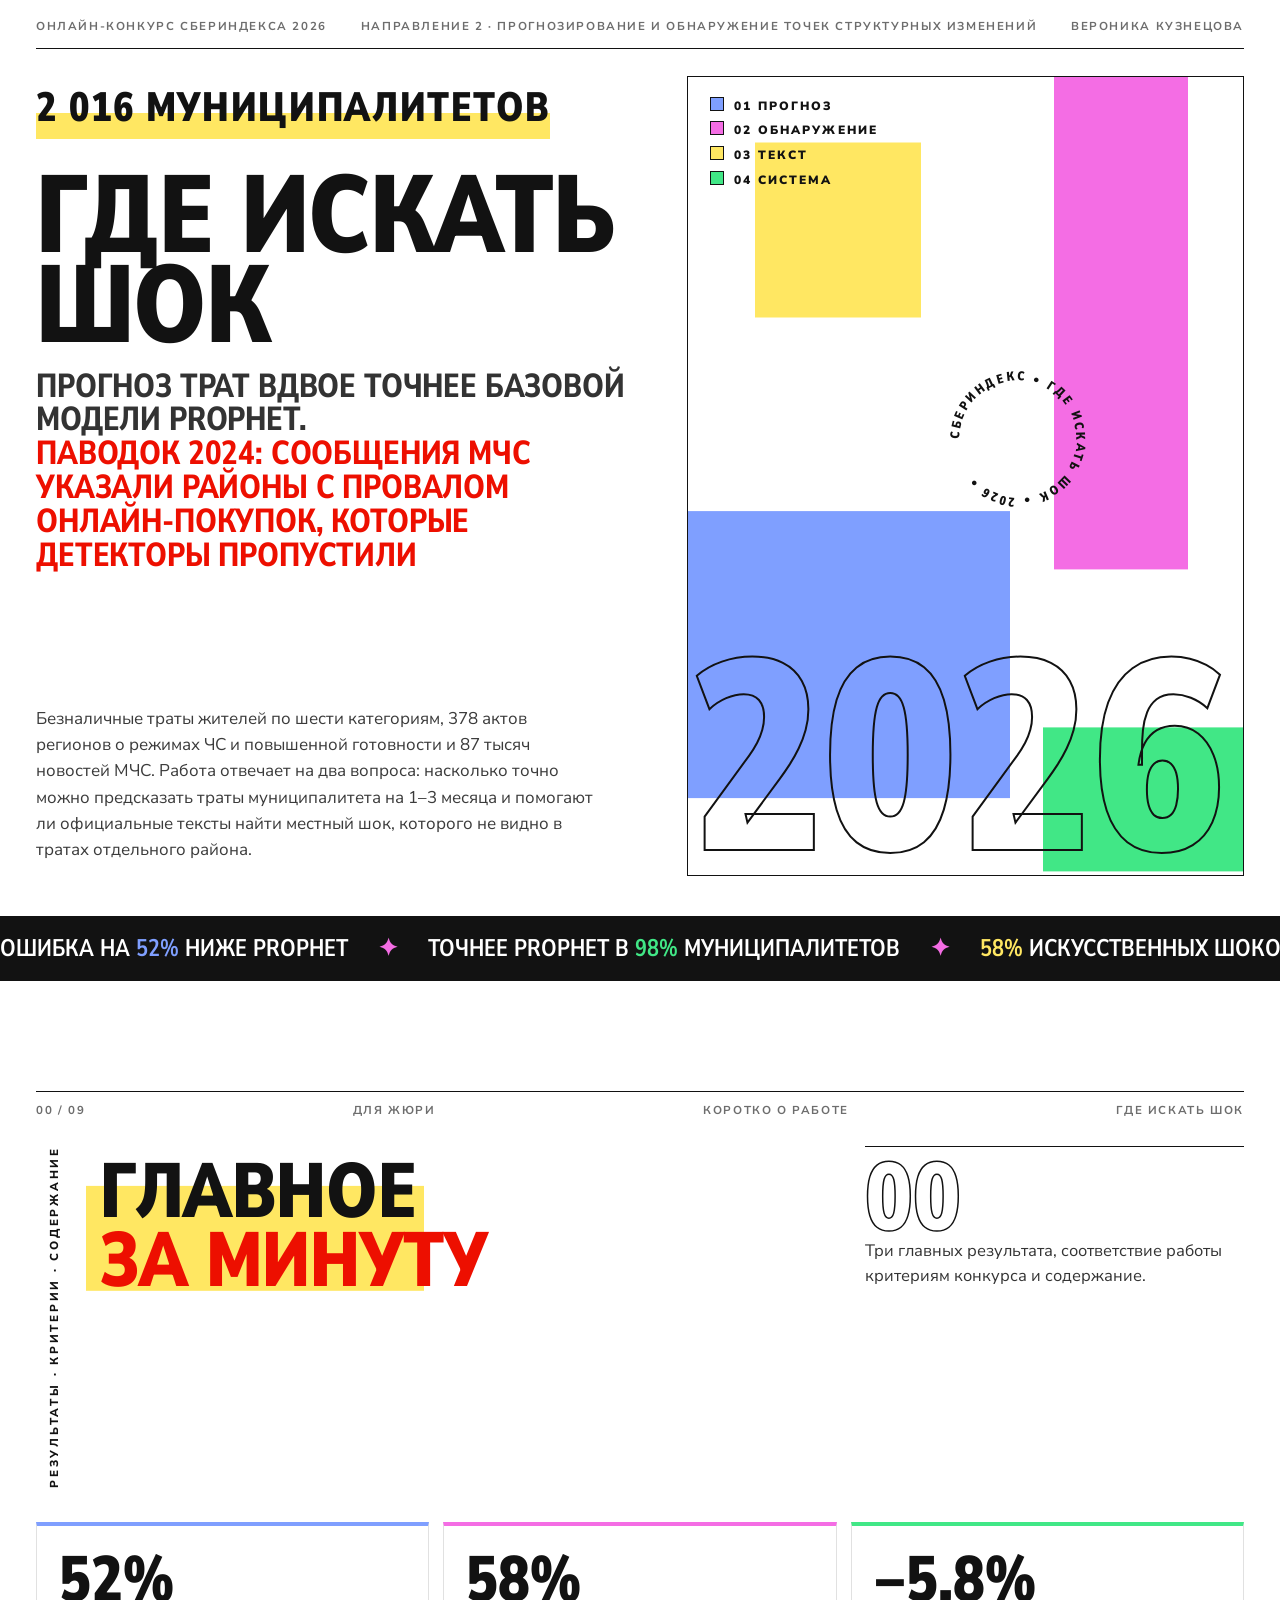
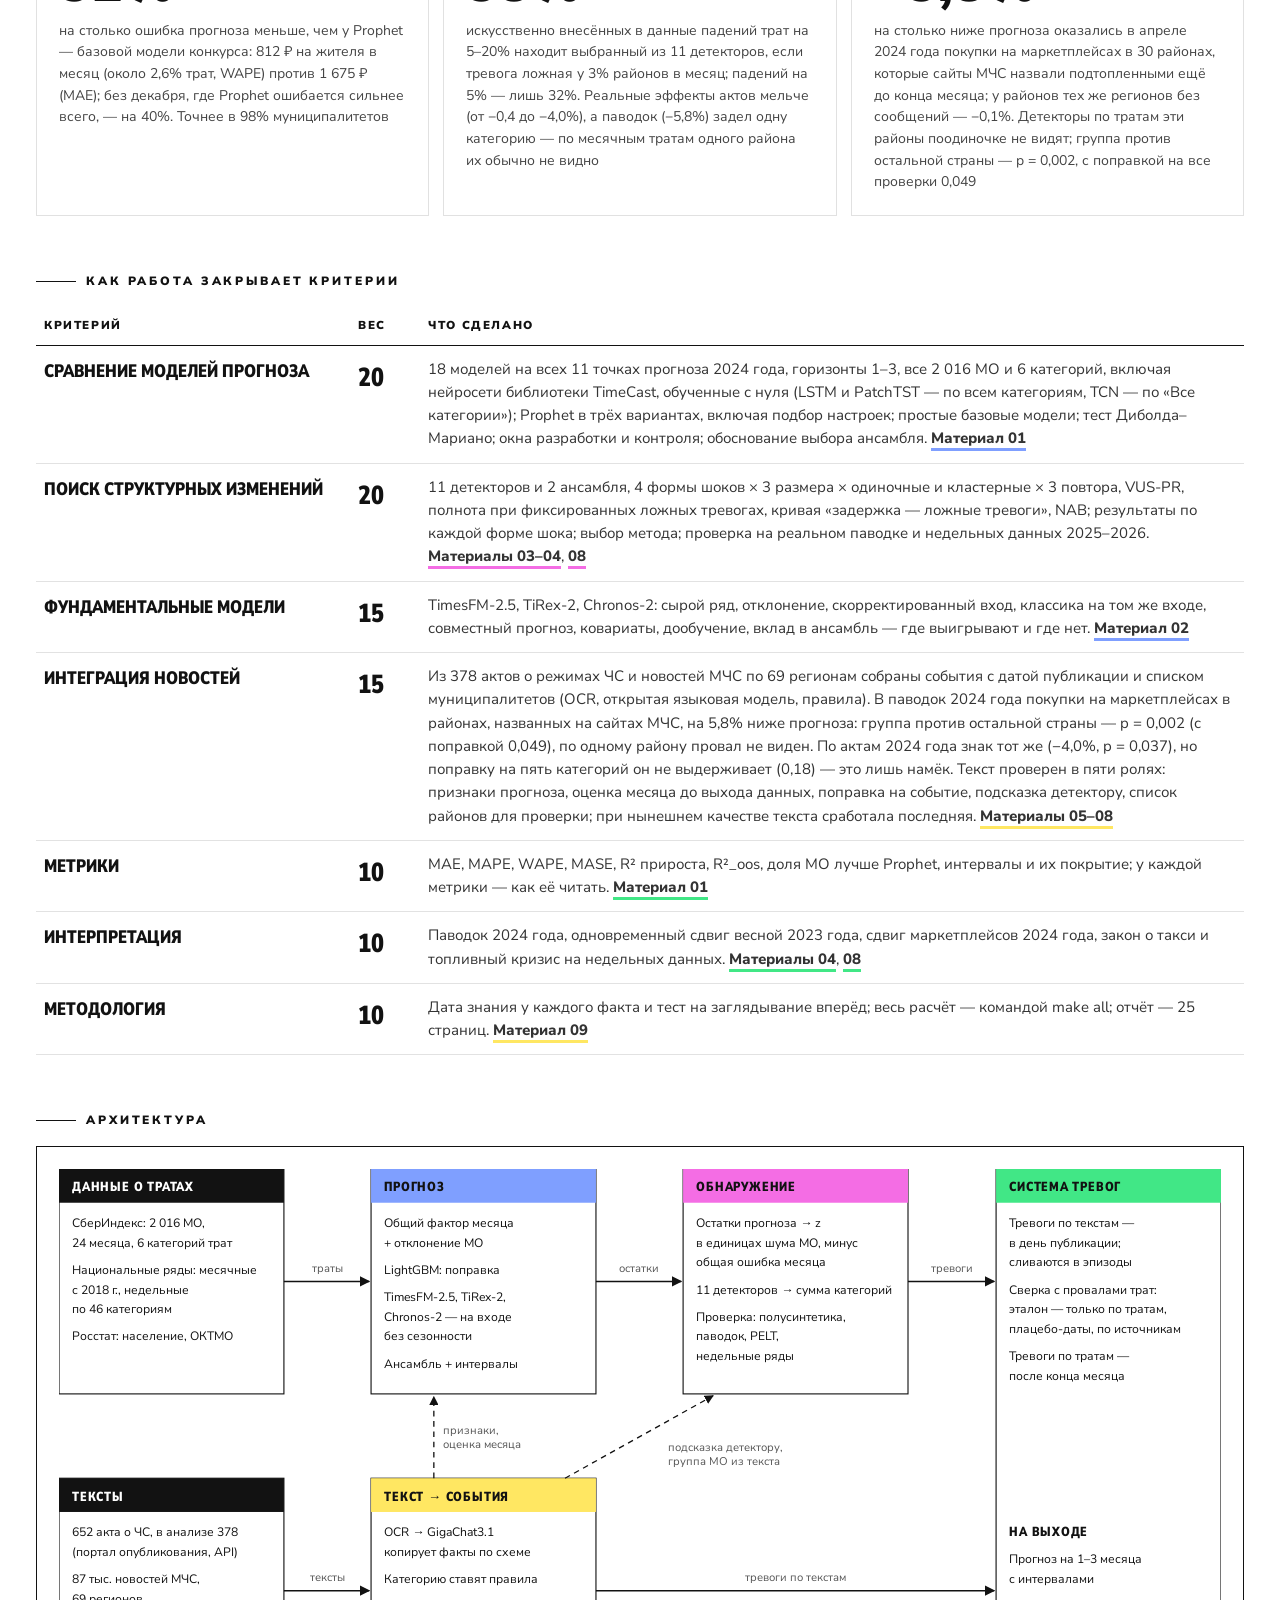
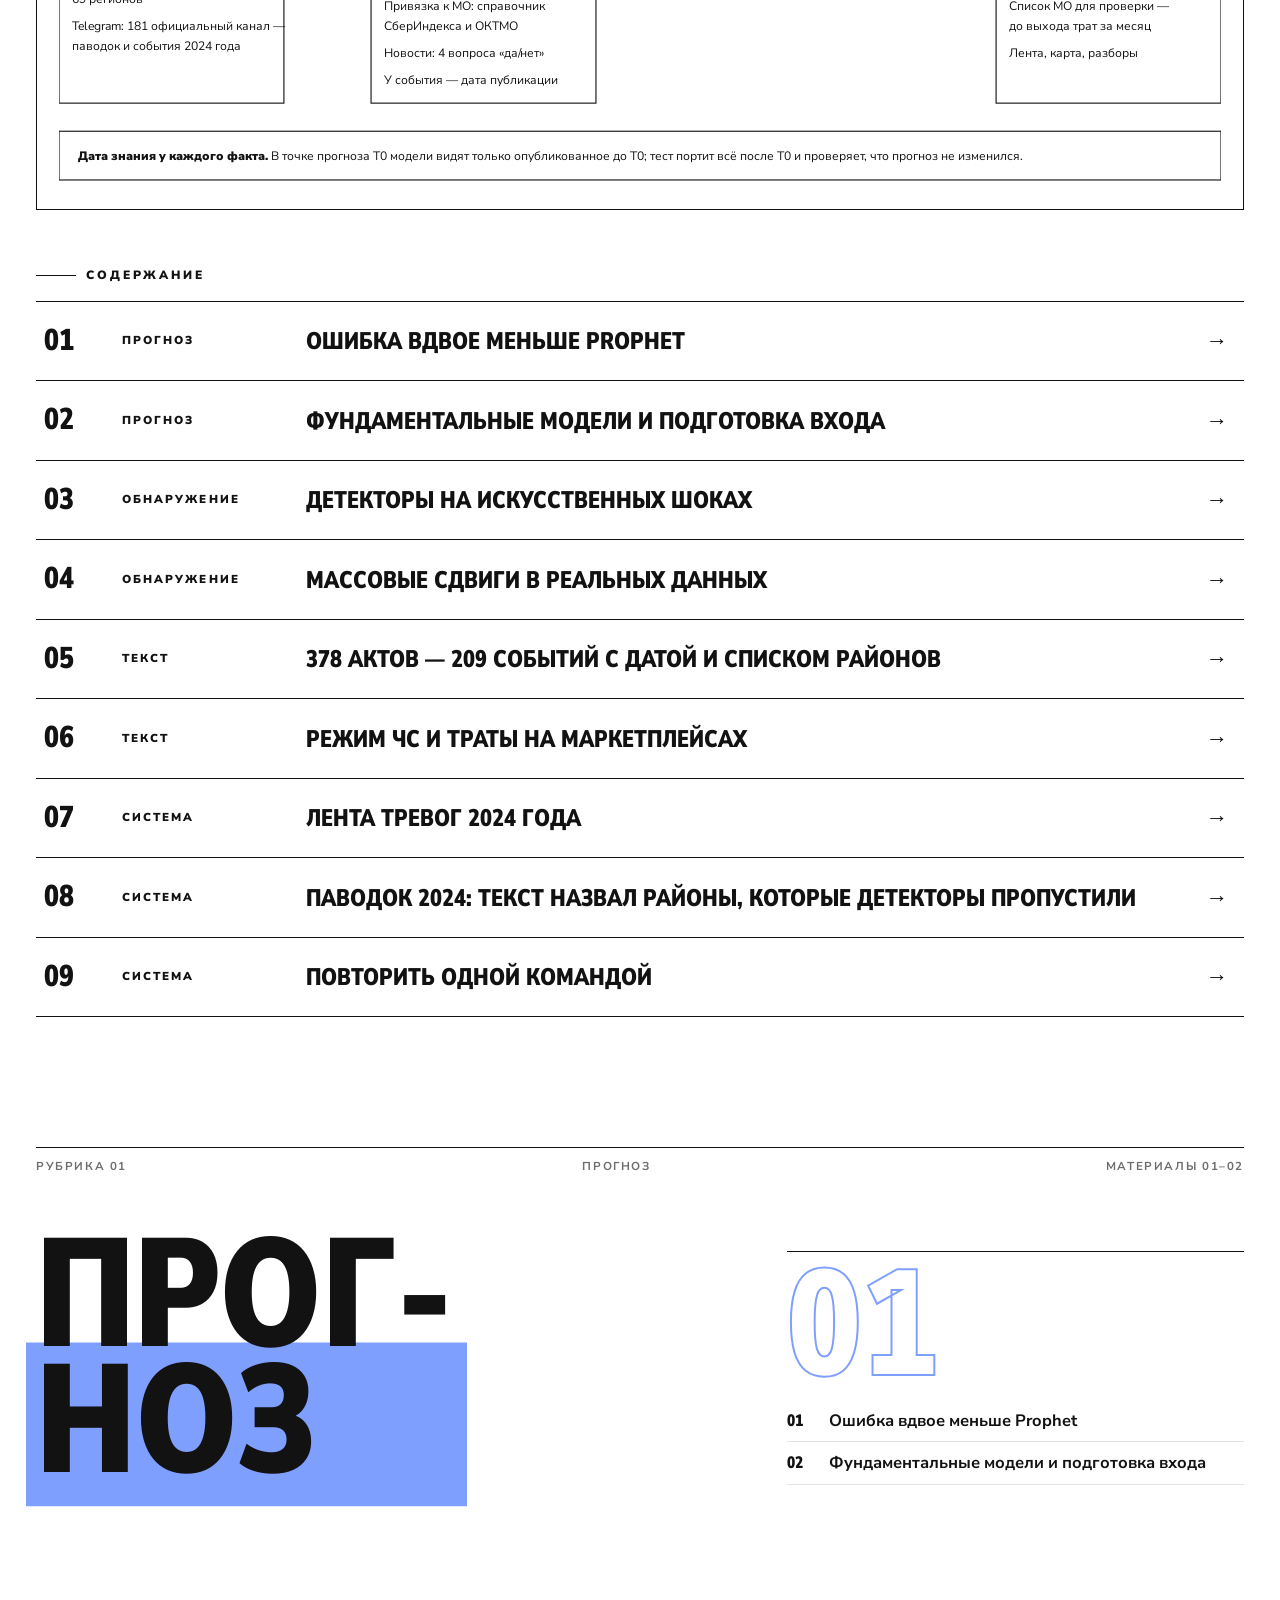
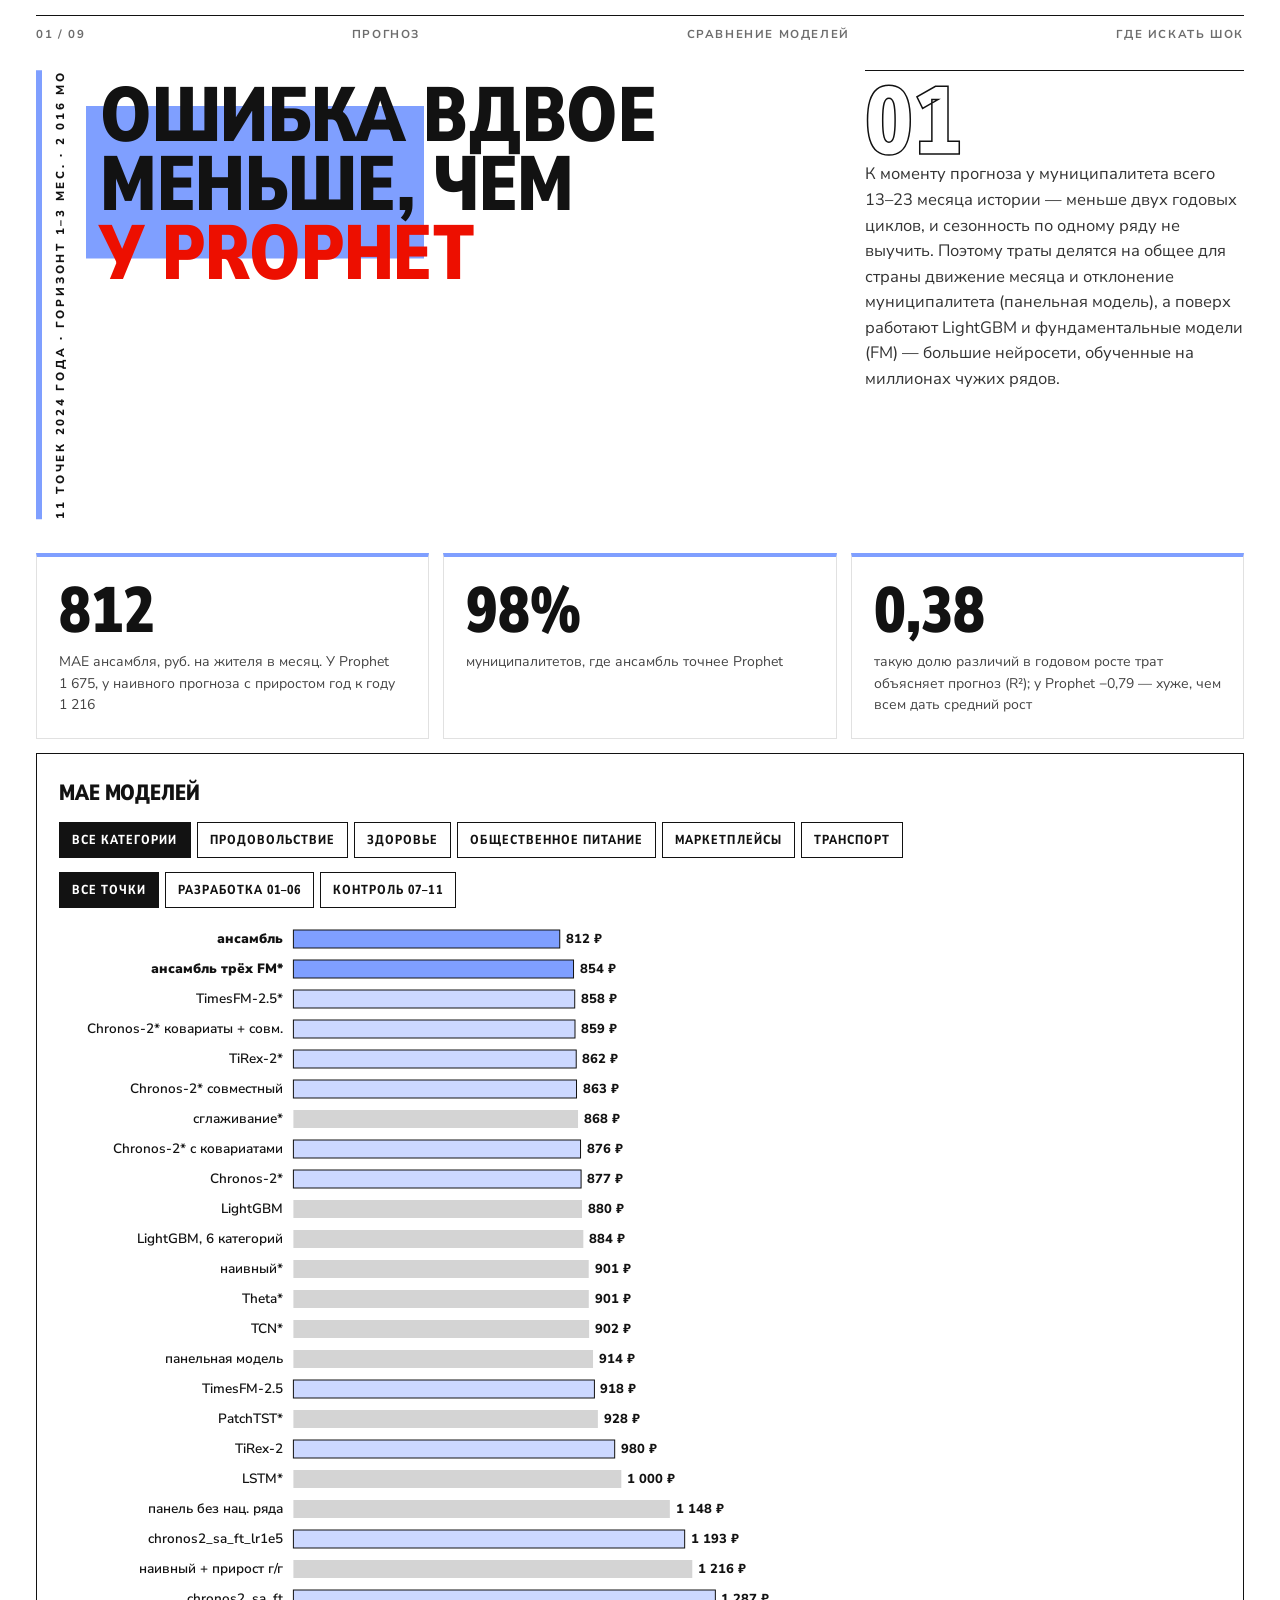
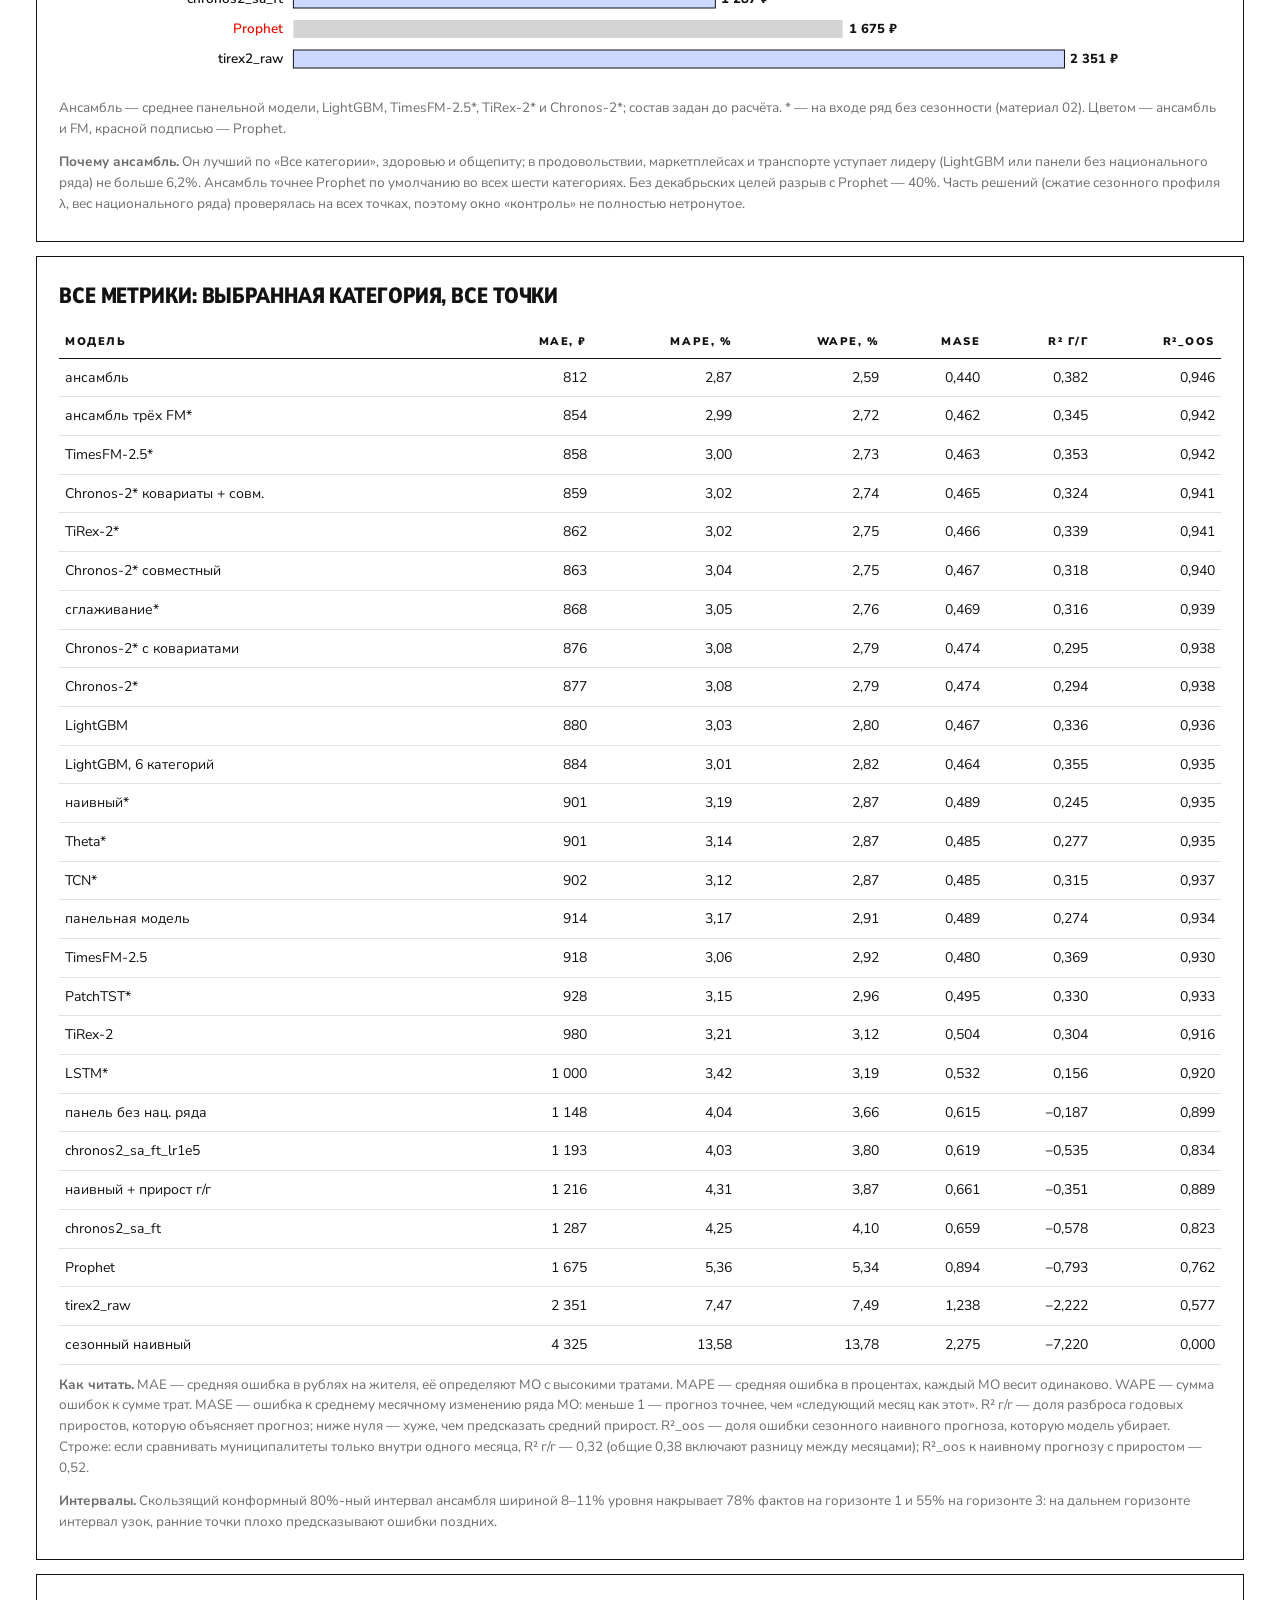
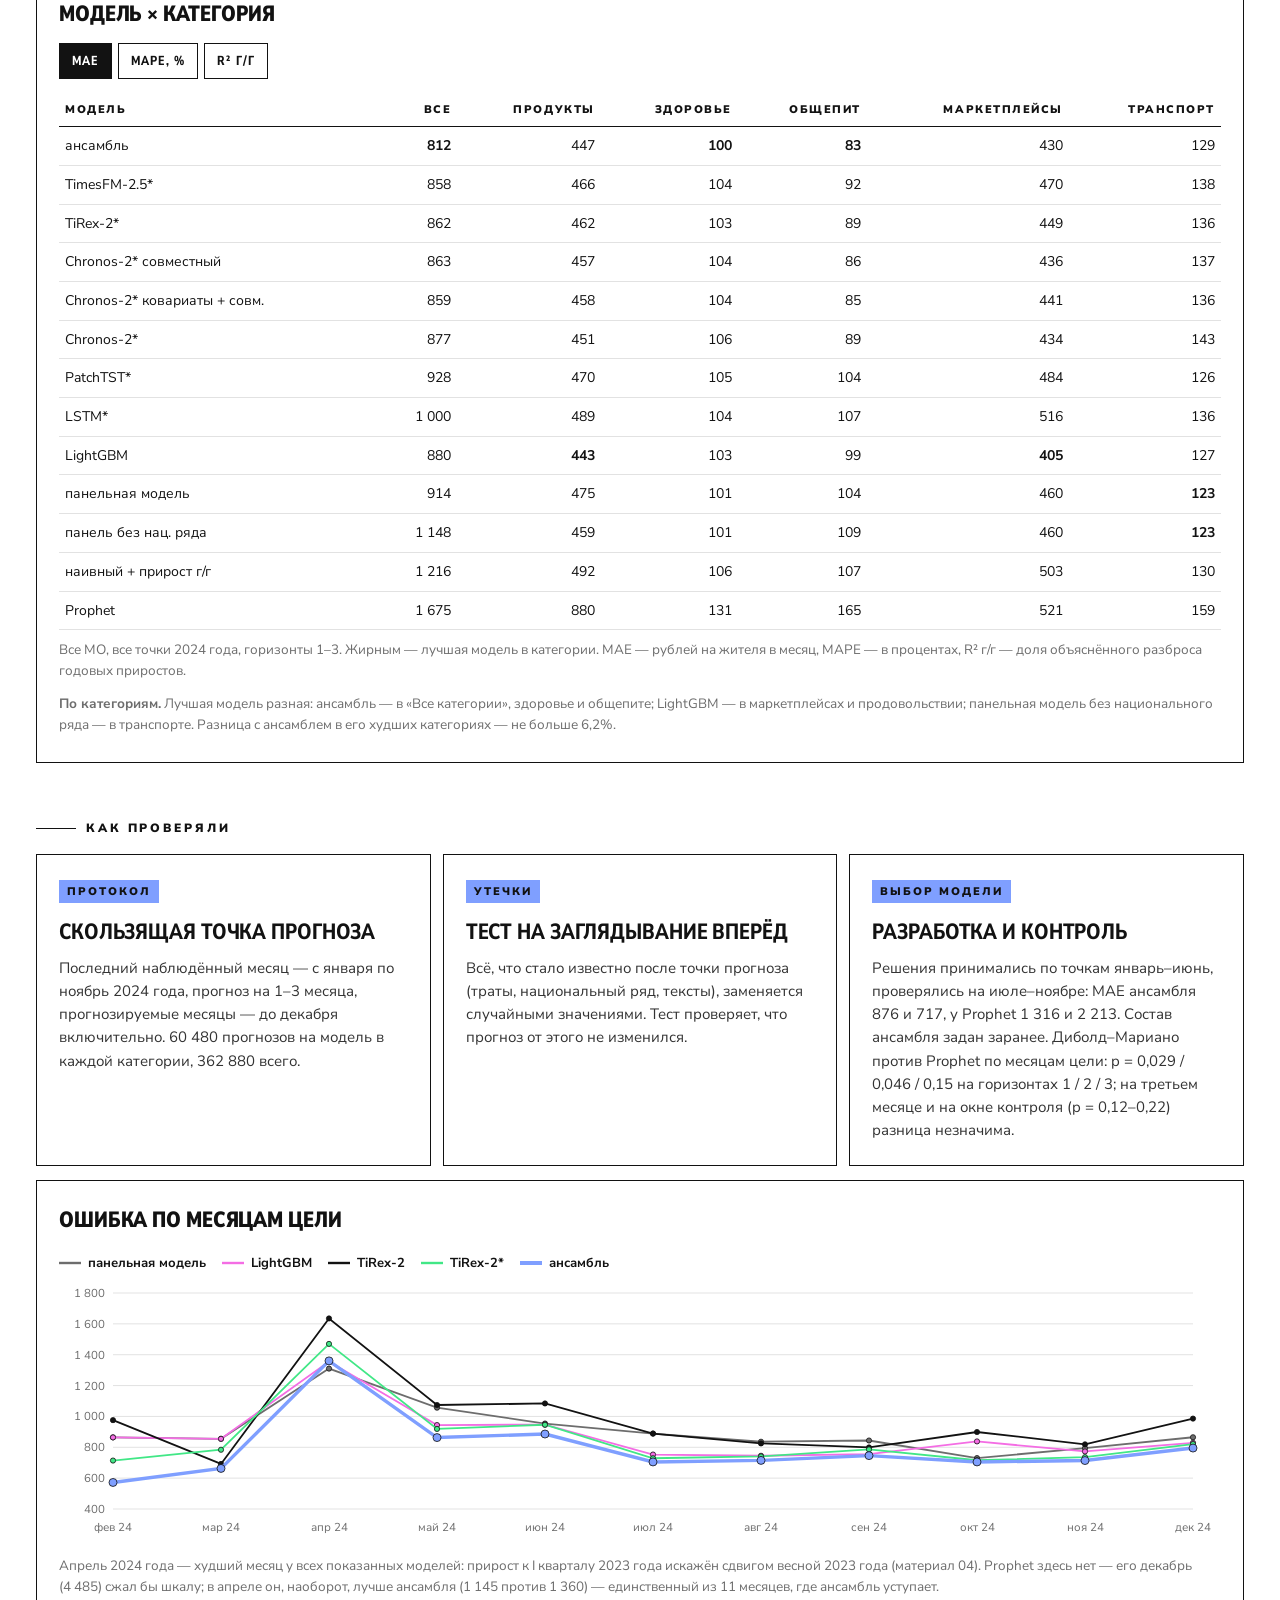
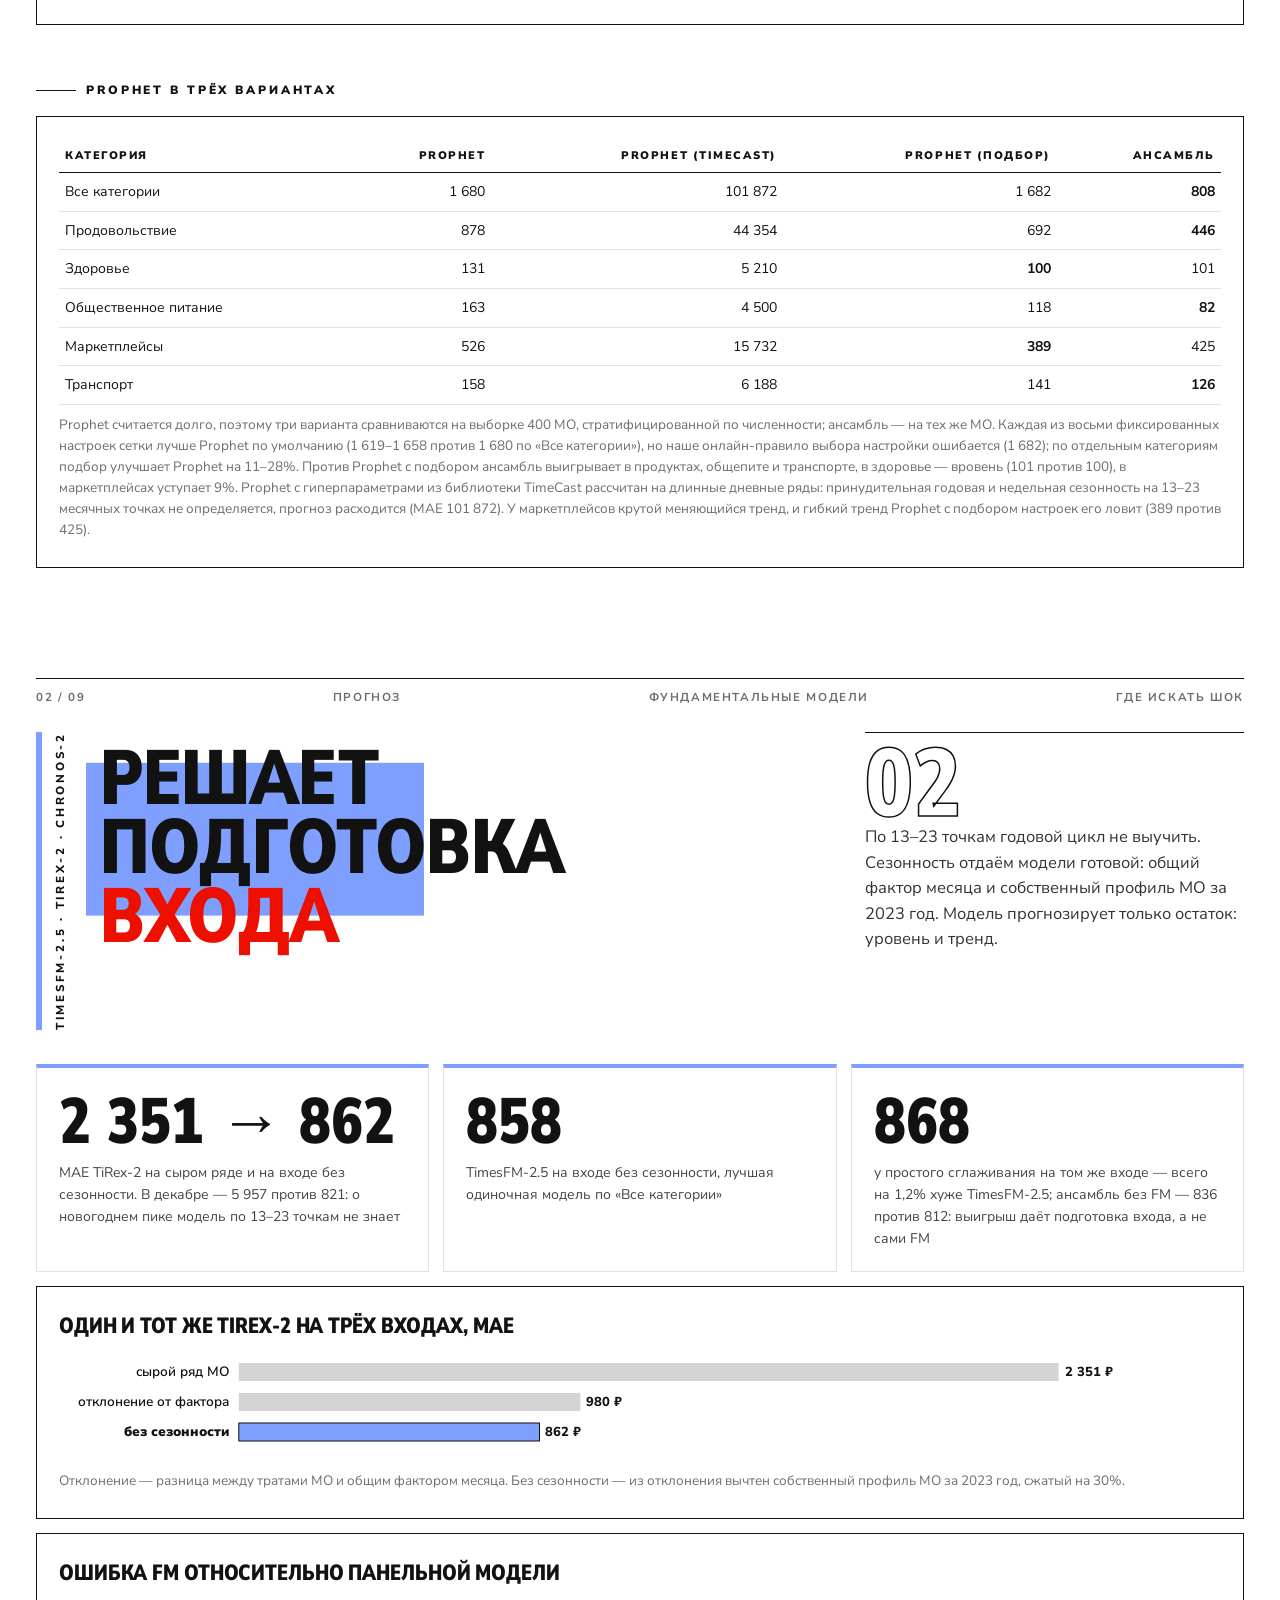
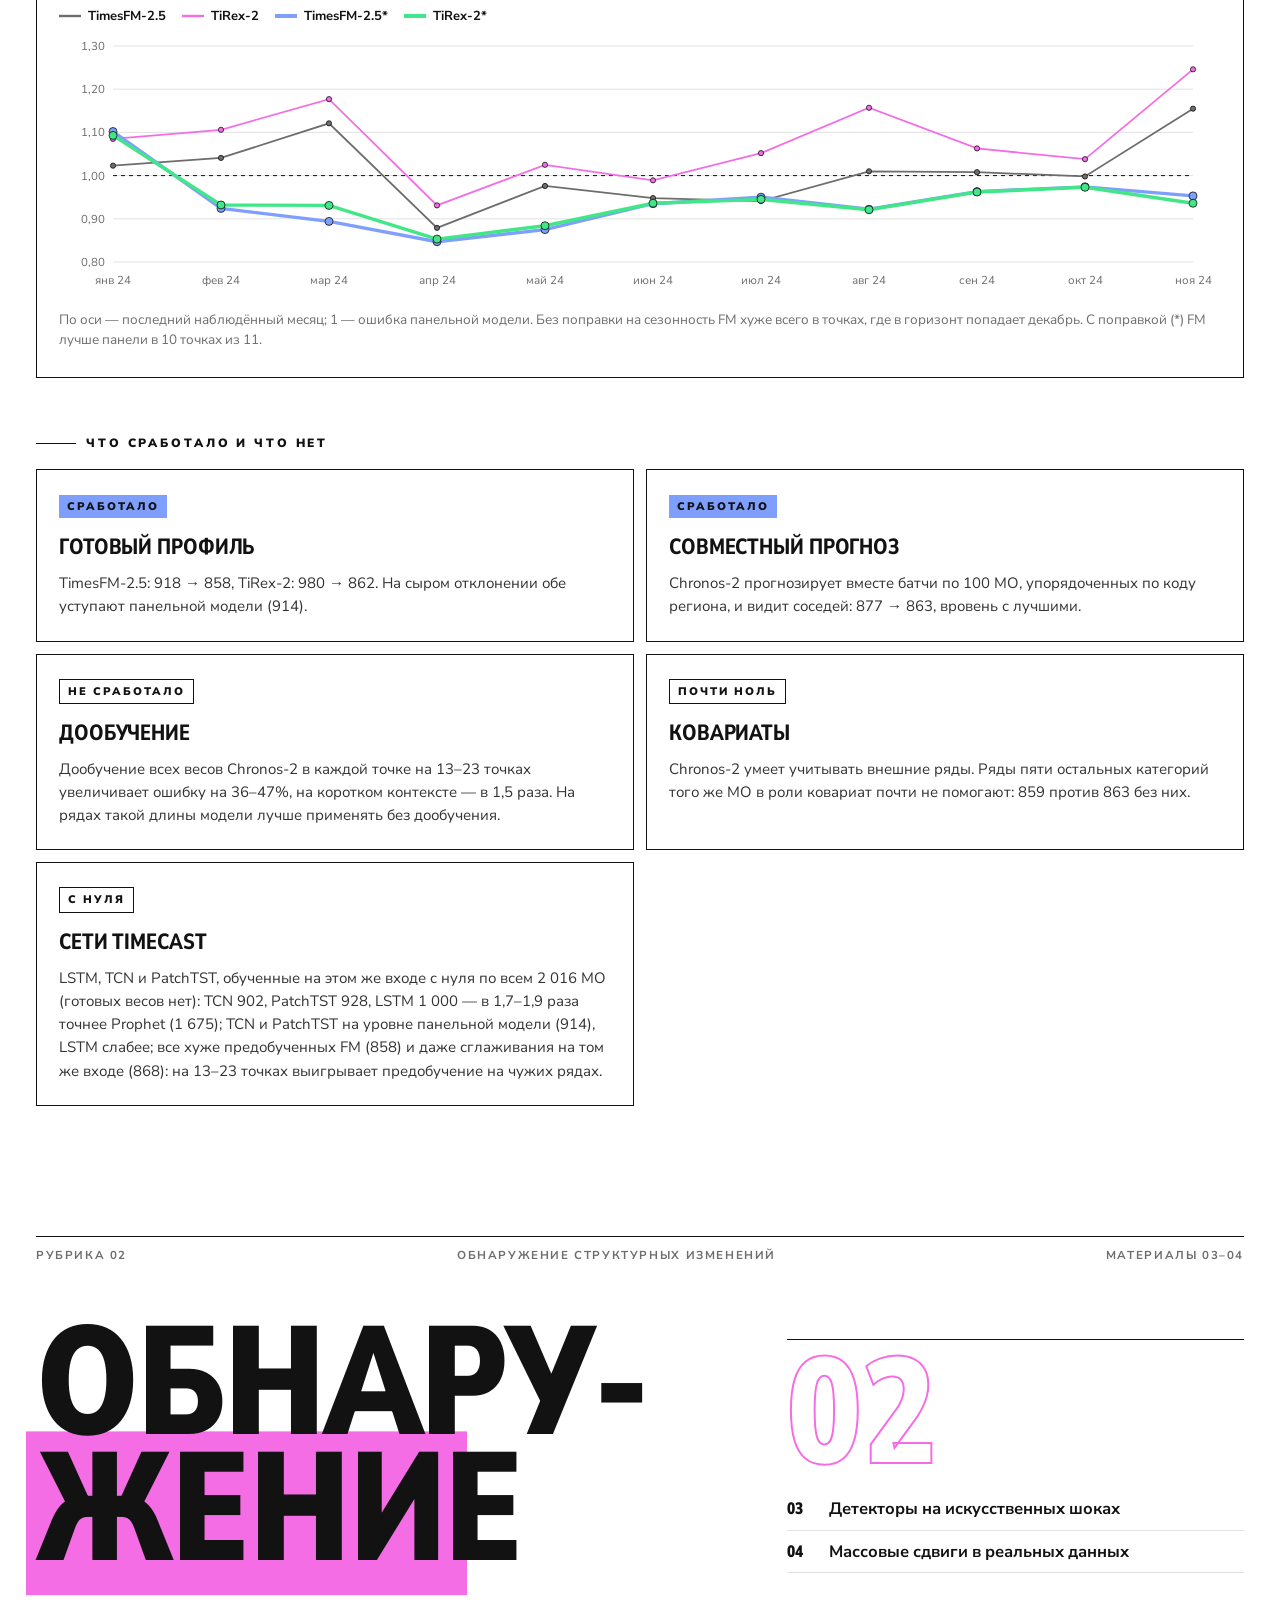
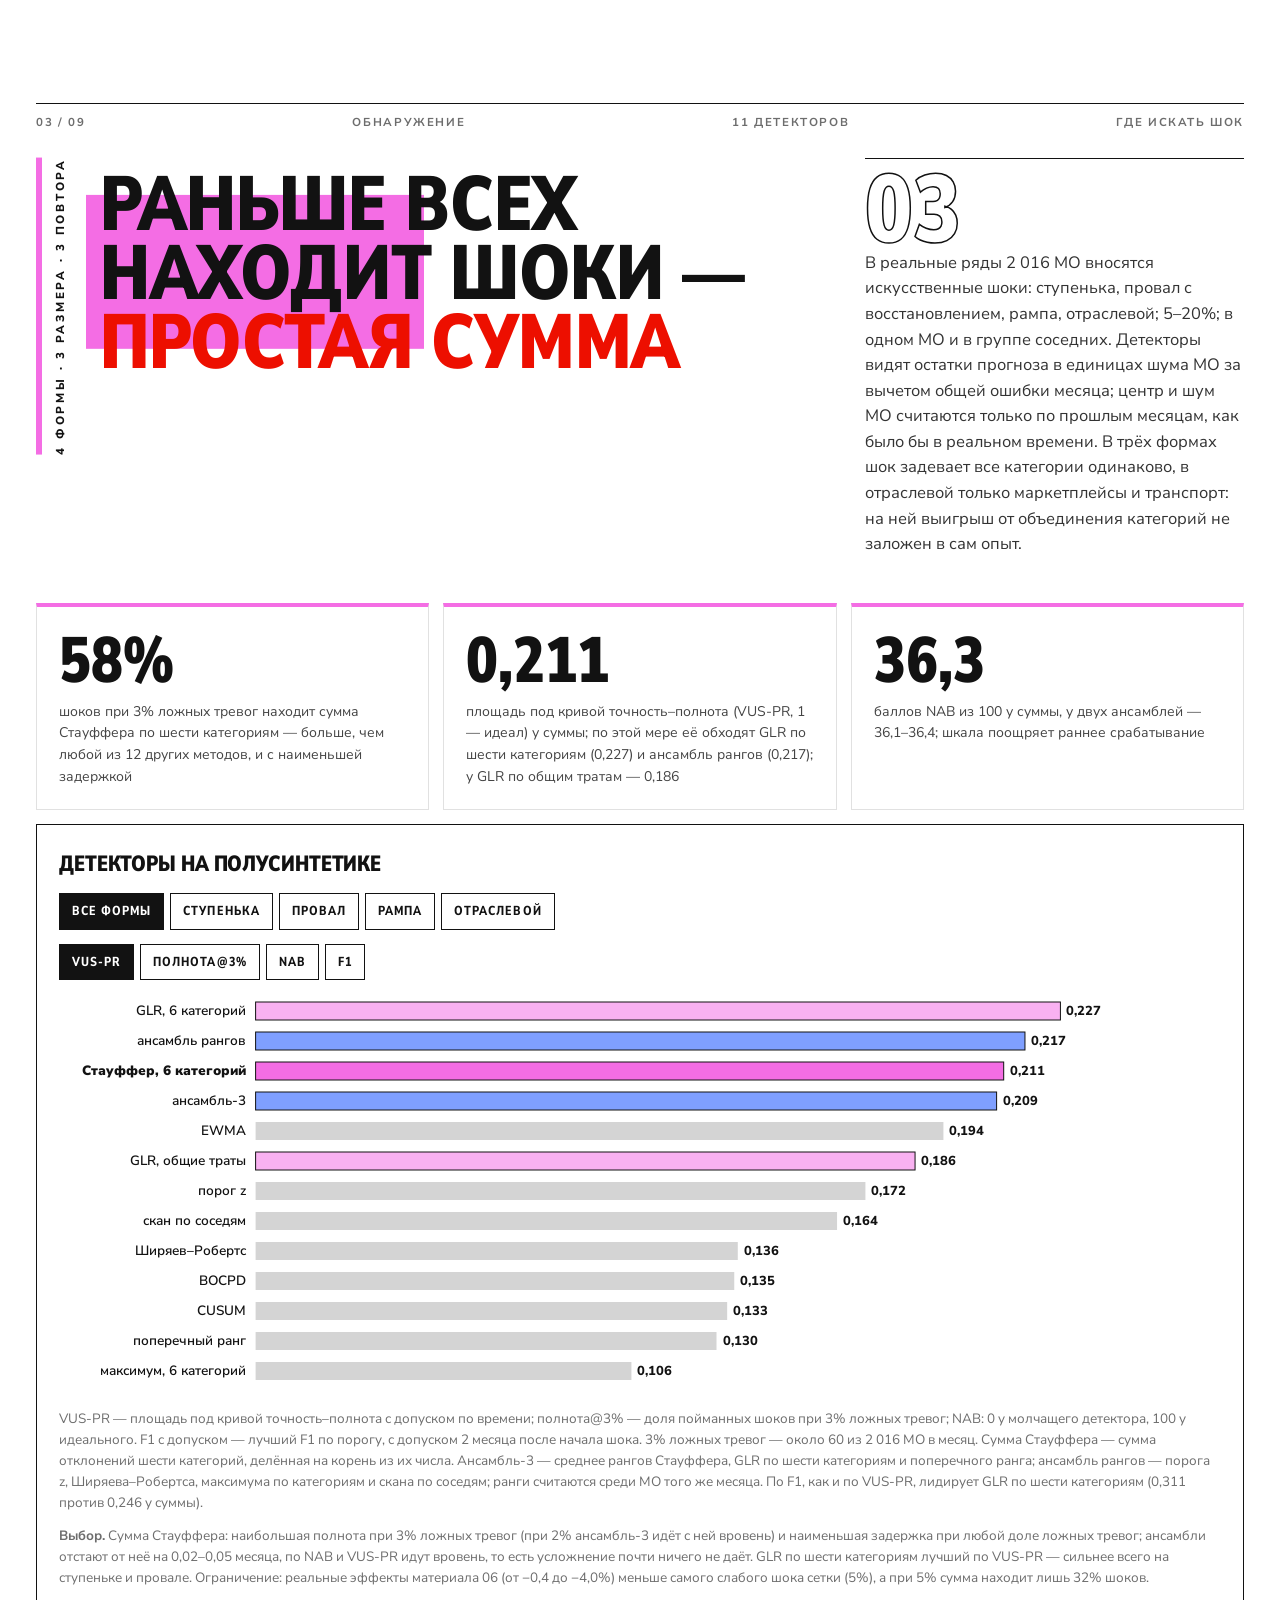
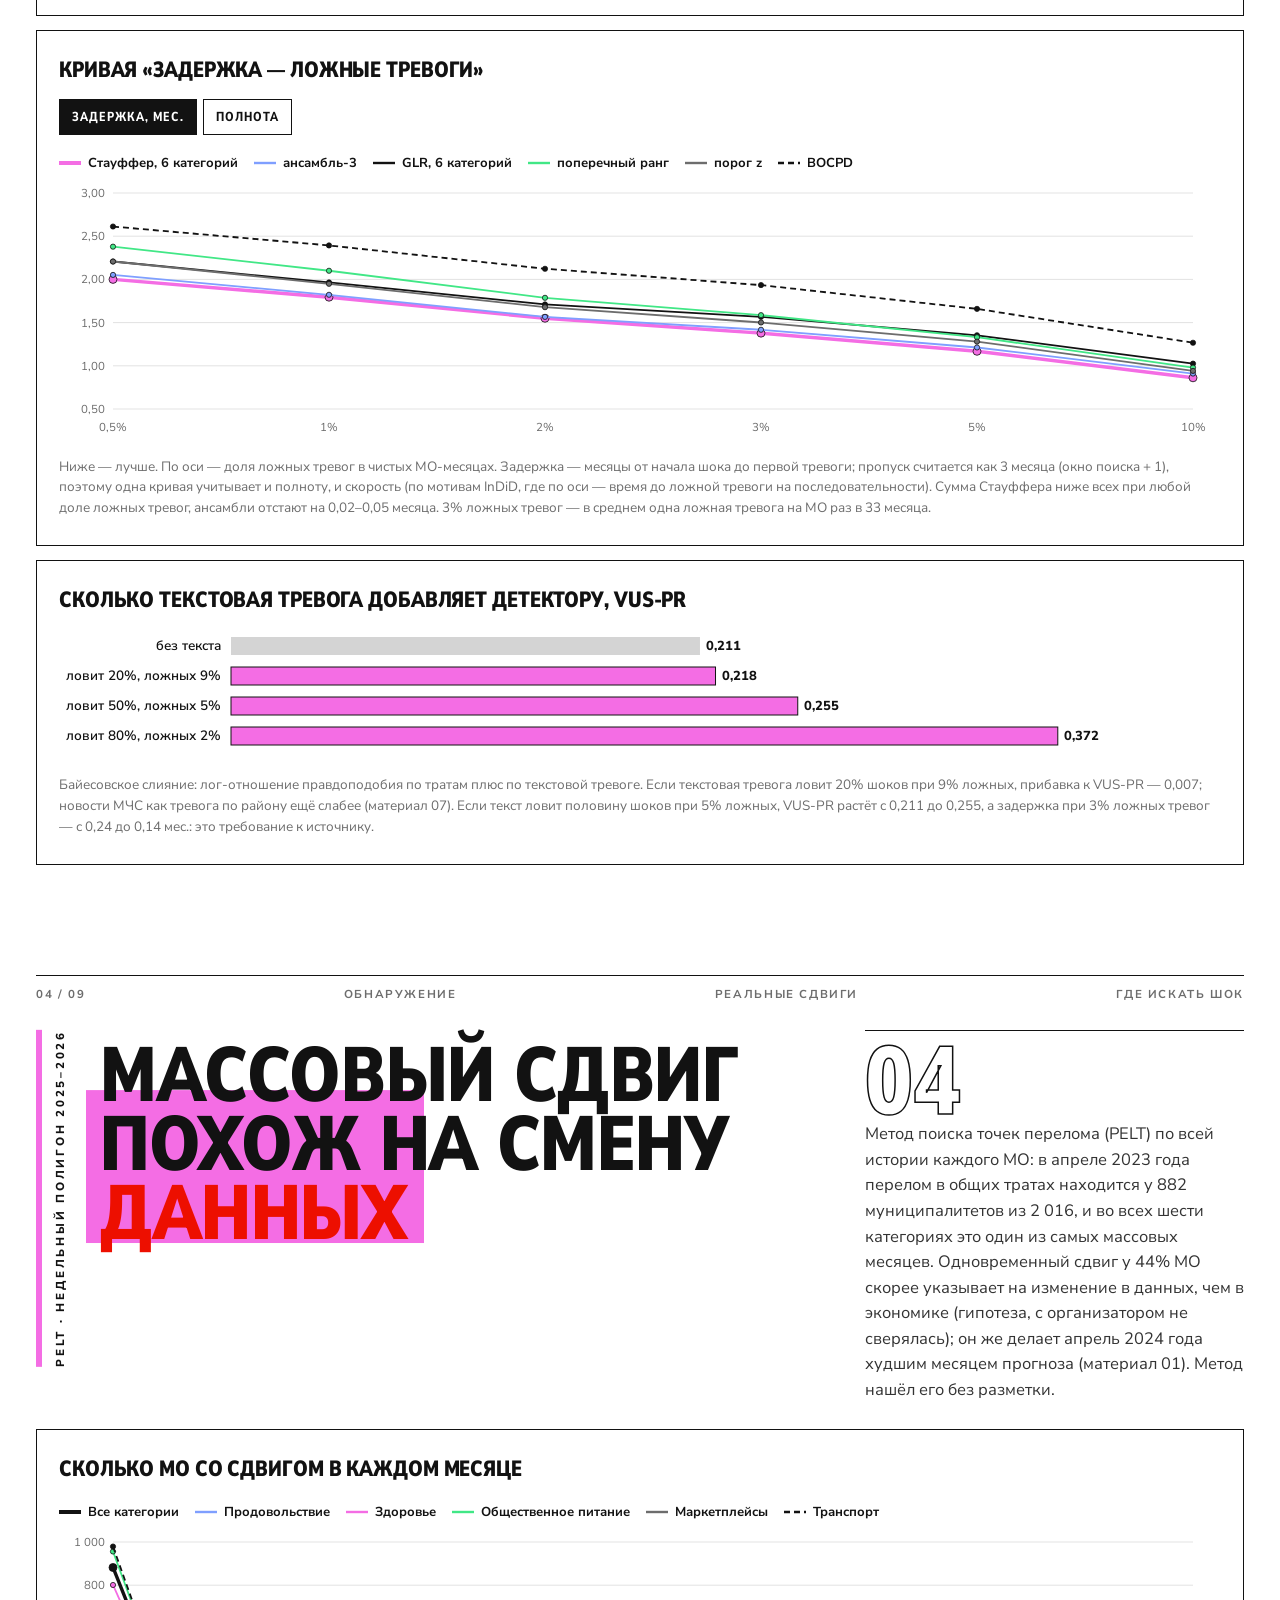
==== commit 6d65a8f1: "Бегущая строка: слова не пропадают, строка движется" ====
--- a/index.html
+++ b/index.html
@@ -49,9 +49,10 @@
 @media(max-width:1000px){.cover-grid{grid-template-columns:1fr;height:auto;min-height:0}.cv-art{min-height:420px}.cv-lead{margin-top:24px}}
 /* тикер, бейдж */
 .ticker{background:var(--ink);color:#fff;overflow:hidden;margin-top:40px}
-.tk-in{display:flex;gap:30px;width:max-content;padding:14px 0;animation:marquee 38s linear infinite;font-stretch:75%;text-transform:uppercase;font-size:24px;font-weight:700;white-space:nowrap}
+.tk-in{display:flex;width:max-content;padding:14px 0;animation:marquee 30s linear infinite;will-change:transform;font-stretch:75%;text-transform:uppercase;font-size:24px;font-weight:700;white-space:nowrap}
 .tk-in b{color:var(--yellow)}.tk-in em{font-style:normal;color:var(--green)}.tk-in u{text-decoration:none;color:var(--blue)}.tk-in i{font-style:normal;color:var(--pink)}
-@keyframes marquee{to{transform:translateX(-33.333%)}}
+.tk-in>*{margin-right:30px}
+@keyframes marquee{to{transform:translateX(-50%)}}
 .badge{width:150px;height:150px;animation:spin 18s linear infinite}
 .badge text{font-size:17px;font-weight:900;letter-spacing:.2em;font-stretch:75%}
 @keyframes spin{to{transform:rotate(360deg)}}
@@ -736,8 +737,10 @@
     $("#toc").outerHTML = items.map(function (t, i) { return '<li class="' + t[4] + '" style="--d:' + i + '"><a href="#' + t[3] + '"><span class="n">' + t[0] + '</span><span class="r">' + t[1] + '</span><span class="t">' + t[2] + '</span><span class="ar">→</span></a></li>'; }).join("");
   }
   function renderTicker(N) {
-    var one = '<span>ошибка на <u>' + N.vs_prophet + '%</u> ниже Prophet</span><i>✦</i><span>точнее Prophet в <em>' + N.better_share + '%</em> муниципалитетов</span><i>✦</i><span><b>' + N.sel_rec + '%</b> искусственных шоков ловит выбранный детектор при 3% ложных тревог</span><i>✦</i><span><b>378</b> актов о ЧС</span><i>✦</i><span><u>87 тысяч</u> новостей МЧС</span><i>✦</i><span><b>' + N.fl_site_mp_med + '%</b> к прогнозу — онлайн-покупки в районах, названных на сайтах МЧС в паводок</span><i>✦</i>';
-    $("#ticker").innerHTML = one + one + one;
+    var one = '<span>ошибка на <u>' + N.vs_prophet + '%</u> ниже Prophet</span><i>✦</i><span>точнее Prophet в <em>' + N.better_share + '%</em> муниципалитетов</span><i>✦</i><span><b>' + N.sel_rec + '%</b> искусственных шоков ловит детектор</span><i>✦</i><span><b>378</b> актов о ЧС</span><i>✦</i><span><u>87 тысяч</u> новостей МЧС</span><i>✦</i><span><b>' + N.fl_site_mp_med + '%</b> к прогнозу — покупки в районах, названных МЧС в паводок</span><i>✦</i>';
+    // две одинаковые половины: сдвиг на ровно половину ширины даёт бесшовный повтор; строка короче предела ширины
+    // анимируемого слоя в браузерах (около 8 тыс. пикселей), иначе часть слов не рисуется
+    $("#ticker").innerHTML = one + one;
   }
 
   // ---------- прогноз ----------
